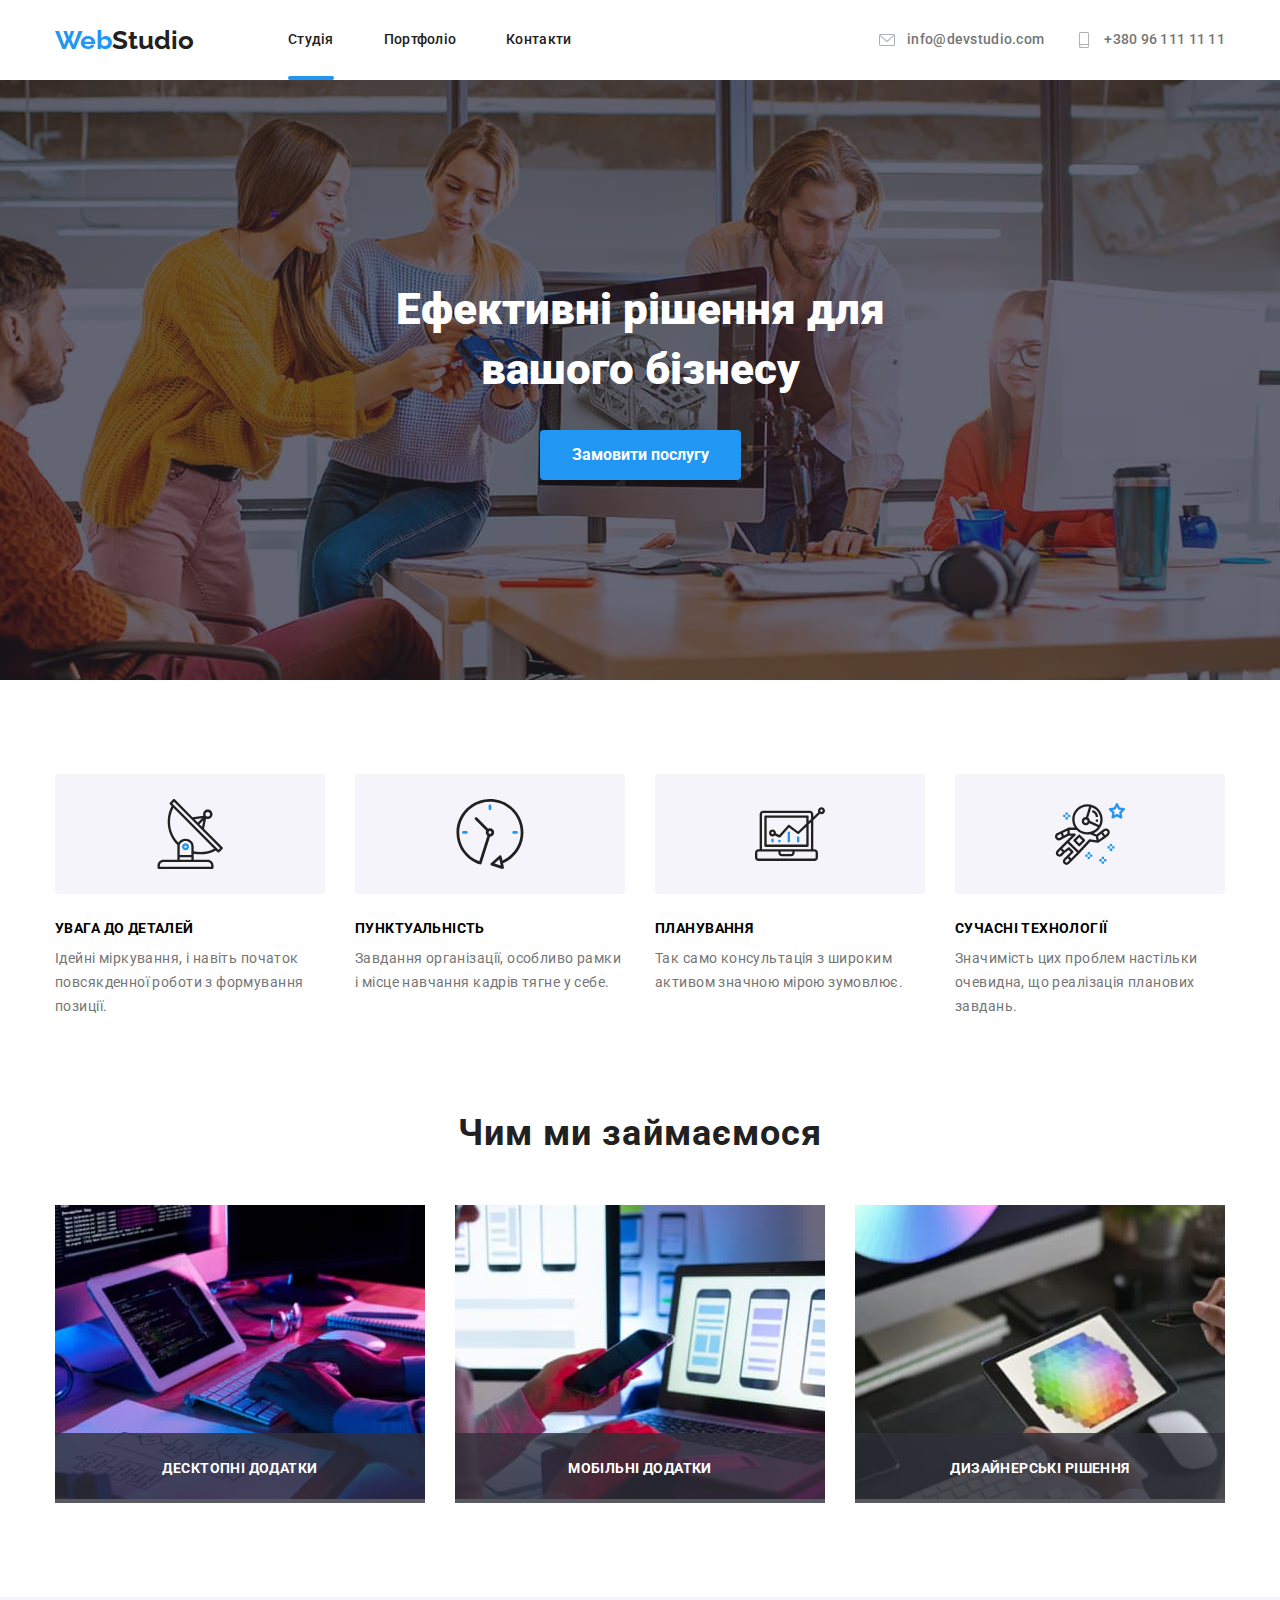
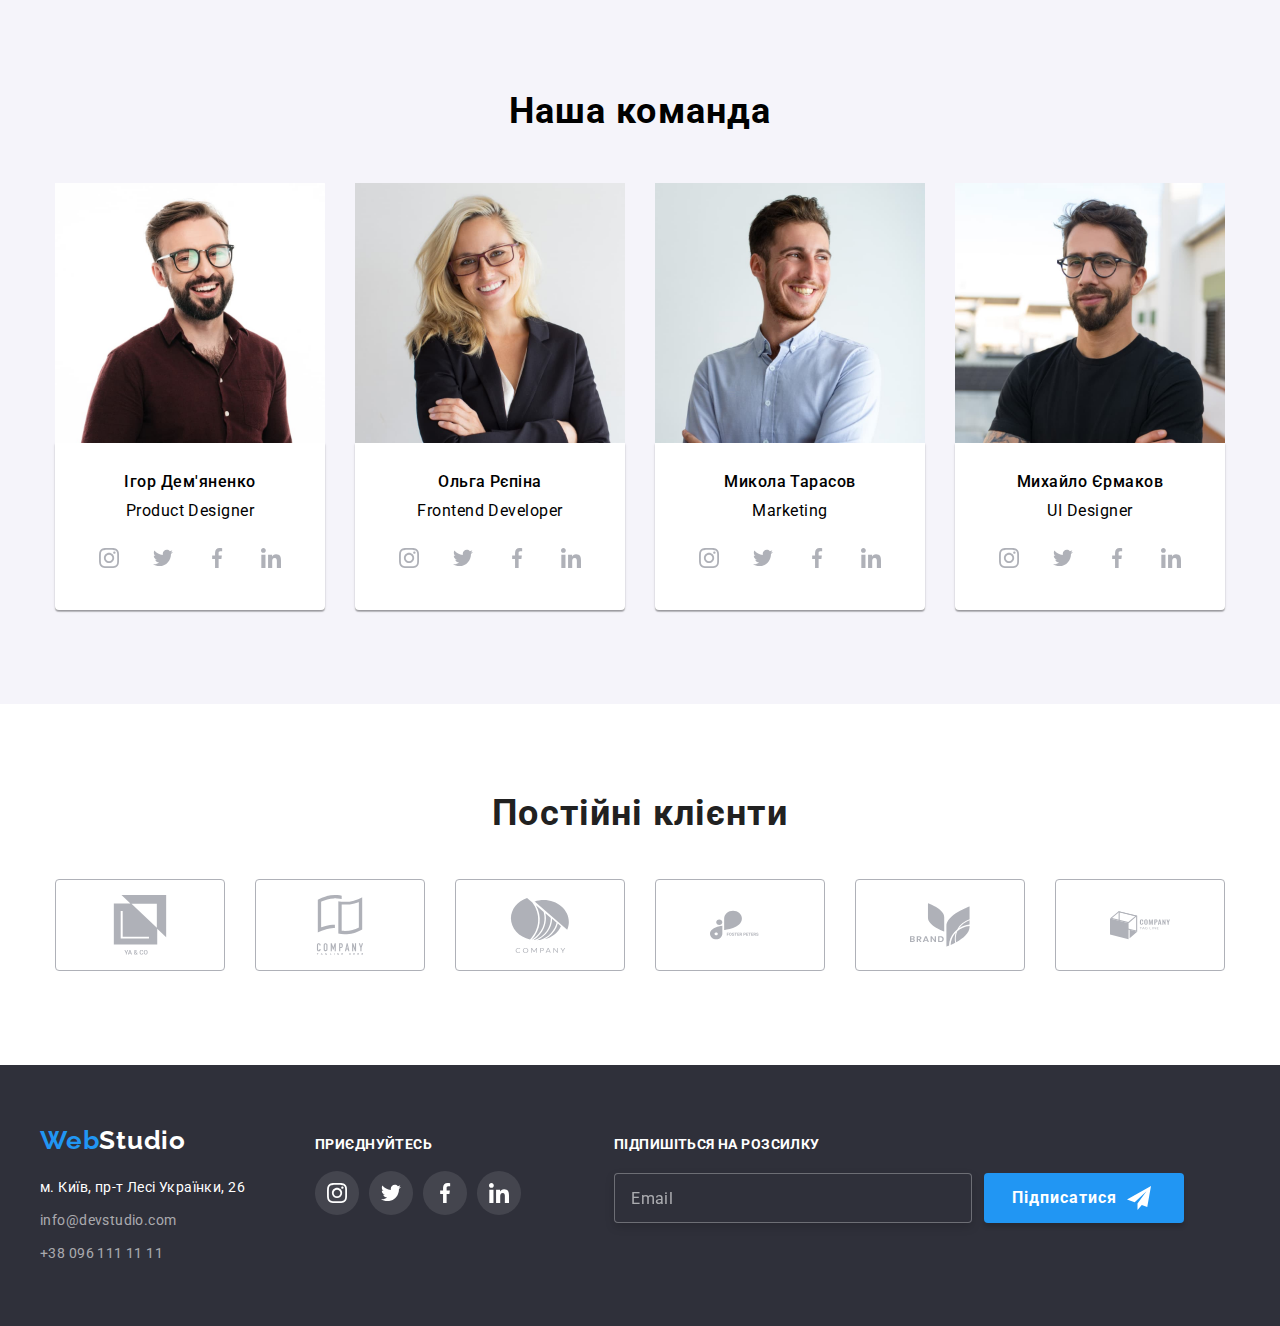
==== index.html @ 2f9e38d9 "v8" ====
<!DOCTYPE html>
<html lang="en">
<head>
    <meta charset="UTF-8">
    <meta http-equiv="X-UA-Compatible" content="IE=edge">
    <meta name="viewport" content="width=device-width, initial-scale=1.0">
    <title>WebStudio</title>
    <link rel="preconnect" href="https://fonts.googleapis.com">
    <link rel="preconnect" href="https://fonts.gstatic.com" crossorigin>
    <link href="https://fonts.googleapis.com/css2?family=Raleway:wght@700&family=Roboto:wght@400;500;700;900&display=swap" rel="stylesheet">
    <link rel="stylesheet" href="https://cdnjs.cloudflare.com/ajax/libs/modern-normalize/1.1.0/modern-normalize.min.css">
    <link rel="stylesheet" href="./css/main.min.css">
</head>
<body>
    
    <header class="header">
            <div class="header-box  header-box--conteiner header-box--div-header">
                    <a class="header__logo-studio" href="./index.html"><span class="header__logo-web">Web</span>Studio</a>
            
                    

                        <nav>
                            <ul class="site-nav">   
                                
                                <li class="site-nav__item"><a href="#" class="site-nav__link    site-nav__link--current">Студія</a></li>
                                <li class="site-nav__item"><a href="./portfolio.html" class="site-nav__link">Портфоліо</a></li>
                                <li class="site-nav__item"><a href="" class="site-nav__link">Контакти</a></li>
                            </ul>
                
                        </nav>
                    
                        
                        <ul class="contacts">

                            <li class="contacts__item"> 
                                        <a href="mailto:info@devstudio.com" class="contacts__mailto-link">
                                        
                                            <svg class="contacts__icons" width="20px" height="16px">
                                            
                                                <use href="./images/icons.svg#icon-envelope"></use>
                                            
                                            </svg>

                                            info@devstudio.com 

                                        </a>
                             </li>

                            <li class="contacts__item"> 
                                    <a href="tel:+380961111111" class="contacts__tel-link">
                                        <svg class="contacts__icons" width="20px" height="16px">
                                        
                                            <use href="./images/icons.svg#icon-smartphone"></use>
                                        
                                        </svg>
                                        +380 96 111 11 11
                                    </a>
                            </li>
                        </ul>
                        
            </div>
                
    </header>
   
    <main>
        
        <section class="tittle-section section">
            <h1 class="tittle-section__heading" >Ефективні рішення для<br> вашого бізнесу</h1>
            <button data-modal-open type="button" class="tittle-section__button">Замовити послугу</button>
        </section>

        <!--Переваги-->

        <section  class="section-advantages section">
            <div class="conteiner">
                <h2 class="visually-hidden">Наші Переваги</h2>
                

                
                <ul class="section-advantages__list">
                    <li>
                        <div class="section-advantages__box">
                            
                            <svg class="section-advantages__icon" width="70px" height="70px">
                        
                                    <use href="./images/icons.svg#icon-Group"></use>    
                        </svg>
                    </div>

                        <h3>Увага до деталей</h3>
                        <p>Ідейні міркування, і навіть початок повсякденної роботи з формування позиції.</p>
                    </li>



                    <li>
                        <div class="section-advantages__box">
                            <svg class="section-advantages__icon" width="70px" height="70px">
                            
                                <use href="./images/icons.svg#icon-clock"></use>
                            
                            </svg>
                        </div>

                        <h3>ПУНКТУАЛЬНІСТЬ</h3>
                        <p>Завдання організації, особливо рамки і місце навчання кадрів тягне у себе.</p>
                    </li>
                    
                    <li>
                        <div class="section-advantages__box">
                            <svg class="section-advantages__icon" width="70px" height="70px">
                            
                                <use href="./images/icons.svg#icon-diagram"></use>
                            
                            </svg>
                        </div>
                        <h3>ПЛАНУВАННЯ</h3>
                        <p>Так само консультація з широким активом значною мірою зумовлює.</p>
                    </li>

                    <li>
                        <div class="section-advantages__box">
                            <svg class="section-advantages__icon" width="70px" height="70px">
                            
                                <use href="./images/icons.svg#icon-astronaut"></use>
                            
                            </svg>
                        </div>
                        <h3>СУЧАСНІ ТЕХНОЛОГІЇ</h3>
                        <p>Значимість цих проблем настільки очевидна, що реалізація планових завдань.</p>
                    </li>

                </ul>
            </div>
        </section>
   

        <!---Чим займаємося-->
        <section class="tittle-photo section">
            <div class="conteiner-two">
        <h2>Чим ми займаємося</h2>
        <ul class="displayed-foto">
            <li class="displayed"> 
                <div class="displayed-thumb">
                    <div class="box-bkg"><h3>Десктопні додатки</h3> </div>
                     
                    <img  src="./images/comp1.jpg" alt="робота за компютером" width="370">
    
                </div>
            </li>
            
            
            
            
            
            
            <li class="displayed">
                <div class="displayed-thumb">
                    <div class="box-bkg"><h3>Мобільні додатки</h3></div>

                        <img  src="./images/comp2.jpg" alt="робота за компютером" width="370">
                </div>
            </li>


            <li class="displayed">
                <div class="displayed-thumb">
                    <div class="box-bkg">
                        <h3>Дизайнерські рішення</h3>
                    </div>
            
                    <img src="./images/comp3.jpg" alt="робота за компютером" width="370">
                </div>
            </li>
        </ul>
        </div>
        </section>

        <!--Наша команда-->
        <section  class="team section">
         
            

                <h2>Наша команда</h2>
           
                <ul class="our-team">
                    
                    <li class="team-card">
                        
                            
                        
                        <img src="./images/1.jpg" alt="фото робітника" width="270">
                        
                        
                        <div class="div-team-card">
                            <h3>Ігор Дем'яненко</h3>
                            <p>Product Designer</p>
                            <ul class="cards-soc-list">

                                <li class="cards-soc-item">
                                    <a href="#" class="cards-soc-link">

                                    <svg class="cards-soc-icons" width="20px" height="20px">
                                        
                                        <use href="./images/icons.svg#icon-instagram"></use>
                                        
                                    </svg>
                                    </a>
                                </li>

                                <li class="cards-soc-item">
                                    <a href="#" class="cards-soc-link">
                                    <svg class="cards-soc-icons" width="20px" height="20px">
                                    
                                        <use href="./images/icons.svg#icon-twitter"></use>
                                    
                                    </svg>
                                    </a>
                                </li>

                                <li class="cards-soc-item">
                                    <a href="#" class="cards-soc-link">
                                
                                    <svg class="cards-soc-icons" width="20px" height="20px">
                                    
                                        <use href="./images/icons.svg#icon-facebook"></use>
                                    
                                    </svg>
                                    </a>
                                </li>

                                <li class="cards-soc-item">
                                    <a href="#" class="cards-soc-link">
                                
                                    <svg class="cards-soc-icons" width="20px" height="20px" >
                                    
                                        <use href="./images/icons.svg#icon-linkedin"></use>
                                    
                                    </svg>
                                    </a>
                                </li>
                            </ul>
                        </div>
                    </li>
                    
                    <li class="team-card"> 

                        
                            <img src="./images/2.jpg" alt="фото робітника" width="270">

                            <div class="div-team-card">
                            <h3>Ольга Рєпіна</h3>
                            <p>Frontend Developer</p>
                            <ul class="cards-soc-list">
                                <li class="cards-soc-item">
                                    <a href="#" class="cards-soc-link">
                                
                                        <svg class="cards-soc-icons" width="20px" height="20px">
                                
                                            <use href="./images/icons.svg#icon-instagram"></use>
                                
                                        </svg>
                                    </a>
                                </li>
                                
                                <li class="cards-soc-item">
                                    <a href="#" class="cards-soc-link">
                                        <svg class="cards-soc-icons" width="20px" height="20px">
                                
                                            <use href="./images/icons.svg#icon-twitter"></use>
                                
                                        </svg>
                                    </a>
                                </li>
                                
                                <li class="cards-soc-item">
                                    <a href="#" class="cards-soc-link">
                                
                                        <svg class="cards-soc-icons" width="20px" height="20px">
                                
                                            <use href="./images/icons.svg#icon-facebook"></use>
                                
                                        </svg>
                                    </a>
                                </li>
                                
                                <li class="cards-soc-item">
                                    <a href="#" class="cards-soc-link">
                                
                                        <svg class="cards-soc-icons" width="20px" height="20px">
                                
                                            <use href="./images/icons.svg#icon-linkedin"></use>
                                
                                        </svg>
                                    </a>
                                </li>
                            </ul>
                        </div>
                    </li>
                    
                    <li class="team-card"> 
                        
                            <img src="./images/3.jpg" alt="фото робітника" width="270">

                            <div class="div-team-card">
                            <h3>Микола Тарасов</h3> 
                            <p>Marketing</p>
                                <ul class="cards-soc-list">
                                    <li class="cards-soc-item">
                                        <a href="#" class="cards-soc-link">
                                    
                                            <svg class="cards-soc-icons" width="20px" height="20px">
                                    
                                                <use href="./images/icons.svg#icon-instagram"></use>
                                    
                                            </svg>
                                        </a>
                                    </li>
                                    
                                    <li class="cards-soc-item">
                                        <a href="#" class="cards-soc-link">
                                            <svg class="cards-soc-icons" width="20px" height="20px">
                                    
                                                <use href="./images/icons.svg#icon-twitter"></use>
                                    
                                            </svg>
                                        </a>
                                    </li>
                                    
                                    <li class="cards-soc-item">
                                        <a href="#" class="cards-soc-link">
                                    
                                            <svg class="cards-soc-icons" width="20px" height="20px">
                                    
                                                <use href="./images/icons.svg#icon-facebook"></use>
                                    
                                            </svg>
                                        </a>
                                    </li>
                                    
                                    <li class="cards-soc-item">
                                        <a href="#" class="cards-soc-link">
                                    
                                            <svg class="cards-soc-icons" width="20px" height="20px">
                                    
                                                <use href="./images/icons.svg#icon-linkedin"></use>
                                    
                                            </svg>
                                        </a>
                                    </li>
                                </ul>
                        </div>
                    </li>
                    
                    <li class="team-card"> 
                        
                            <img src="./images/4.jpg" alt="фото робітника"  width="270">
                        <div class="div-team-card">
                                <h3>Михайло Єрмаков</h3>
                                <p>UI Designer</p>

                                <ul class="cards-soc-list">
                                    <li class="cards-soc-item">
                                        <a href="#" class="cards-soc-link">
                                    
                                            <svg class="cards-soc-icons" width="20px" height="20px">
                                    
                                                <use href="./images/icons.svg#icon-instagram"></use>
                                    
                                            </svg>
                                        </a>
                                    </li>
                                    
                                    <li class="cards-soc-item">
                                        <a href="#" class="cards-soc-link">
                                            <svg class="cards-soc-icons" width="20px" height="20px">
                                    
                                                <use href="./images/icons.svg#icon-twitter"></use>
                                    
                                            </svg>
                                        </a>
                                    </li>
                                    
                                    <li class="cards-soc-item">
                                        <a href="#" class="cards-soc-link">
                                    
                                            <svg class="cards-soc-icons" width="20px" height="20px">
                                    
                                                <use href="./images/icons.svg#icon-facebook"></use>
                                    
                                            </svg>
                                        </a>
                                    </li>
                                    
                                    <li class="cards-soc-item">
                                        <a href="#" class="cards-soc-link">
                                    
                                            <svg class="cards-soc-icons" width="20px" height="20px">
                                    
                                                <use href="./images/icons.svg#icon-linkedin"></use>
                                    
                                            </svg>
                                        </a>
                                    </li>
                                </ul>

                        </div>
                    </li>
                
                </ul>
            
        </section>

        <section class="regular-customers section">
            <h2>Постійні клієнти</h2>

            <ul class="regular-customers-list">
                <li class="regular-customers-item">
                    <a href="#" class="regular-customers-link">
                        <svg class="regular-customers-icons">
                            <use href="./images/icons.svg#icon-yaco"></use>
                        </svg>
                    </a>

                </li>

                <li class="regular-customers-item">
                    <a href="#" class="regular-customers-link">
                        <svg class="regular-customers-icons">
                            <use href="./images/icons.svg#icon-cotagline"></use>
                        </svg>
                    </a>

                </li>

                <li class="regular-customers-item">
                    <a href="#" class="regular-customers-link">
                        <svg class="regular-customers-icons">
                            <use href="./images/icons.svg#icon-company"></use>
                        </svg>
                    </a>

                </li>

                <li class="regular-customers-item">
                    
                    <a href="#" class="regular-customers-link">
                        <svg class="regular-customers-icons">
                            <use href="./images/icons.svg#icon-foster"></use>
                        </svg>
                    </a>

                </li>

                <li class="regular-customers-item">
                    <a href="#" class="regular-customers-link">
                        <svg class="regular-customers-icons">
                            <use href="./images/icons.svg#icon-brand"></use>
                        </svg>
                    </a>
                </li>

                <li class="regular-customers-item">
                    <a href="#" class="regular-customers-link">
                    
                        <svg class="regular-customers-icons" >
                    
                            <use href="./images/icons.svg#icon-companytagline"></use>
                    
                        </svg>
                    </a>

                </li>

            </ul>


        </section>


    </main>


    <footer class="footer">
        <div class="conteiner-footer">
            <div class="text-footer">
                <a class="logo-studio-footer" href="/index.html"><span class="logo-web-footer">Web</span>Studio</a>
    
    
                <address>
    
    
    
                    <ul class="link-footer-css">
                        <li>
                            <a href="https://goo.gl/maps/pFW4mfFTcQWzBByp8" target="_blank " rel="noreferrer noopener"
                                class="footer-adress">м. Київ, пр-т Лесі Українки, 26</a>
                        </li>
    
                        <li>
                            <a href="mailto:info@devstudio.com" class="link-footer">info@devstudio.com</a>
                        </li>
    
                        <li>
                            <a href="tel:+380961111111" class="link-footer">+38 096 111 11 11</a>
                        </li>
                    </ul>
                </address>
            </div>
    
    
            <div class="footer-soc-links">
                <h2>Приєднуйтесь</h2>
    
                <ul class="footer-soc-list">
                    <li class="footer-soc-item">
                        <a href="#" class="footer-soc-link">
    
                            <svg class="footer-soc-icons" width="20px" height="20px">
    
                                <use href="./images/icons.svg#icon-instagram"></use>
    
                            </svg>
                        </a>
                    </li>
    
                    <li class="footer-soc-item">
                        <a href="#" class="footer-soc-link">
    
                            <svg class="footer-soc-icons" width="20px" height="20px">
    
                                <use href="./images/icons.svg#icon-twitter"></use>
    
                            </svg>
                        </a>
                    </li>
                    <li class="footer-soc-item">
                        <a href="#" class="footer-soc-link">
    
                            <svg class="footer-soc-icons" width="20px" height="20px">
    
                                <use href="./images/icons.svg#icon-facebook"></use>
    
                            </svg>
                        </a>
                    </li>
                    <li class="footer-soc-item">
                        <a href="#" class="footer-soc-link">
    
                            <svg class="footer-soc-icons" width="20px" height="20px">
    
                                <use href="./images/icons.svg#icon-linkedin"></use>
    
                            </svg>
                        </a>
                    </li>
                </ul>
            </div>
            <div class="subscribe-tg">
                <form class="subscribe-tg-form">
    
                    <label for="mail">Підпишіться на розсилку</label>
                    <div class="subscribe-box">
                        <input type="email" name="mail" id="mail" required placeholder="Email">
    
    
                        <button type="submit">Підписатися
                            <svg class="subscribe-icon" width="20px" height="20px">
    
                                <use href="./images/iconsend.svg#icon-send"></use>
    
                            </svg>
                        </button>
    
                    </div>
    
    
                </form>
    
            </div>
    
    
    
        </div>
    </footer>

    <div class="backdrop is-hidden" data-modal>
        <div class="modal">
            
            <button type="button" class="modal-close-btn" data-modal-close >
                <svg class="modal-icon-close" width="18" height="18">
                    <use href="./images/Vectorr.svg#close"></use>
                </svg>
                
            </button>

            <h2>Залиште свої дані, ми вам передзвонимо</h2>
            <form class="js-speaker-form">
                
                <label for="name" class="form-label">Ім'я</label>
                <div class="input-wrap">
                    <input type="text" class="modal-input" placeholder="Андрій Андрійович" name="name" id="name" required  autocomplete="on">
                        <svg class="modal-icons">
                            <use href="./images/icons-modal.svg#icon-username" width="12" height="12"></use>
                        </svg>
                    </input>
                </div>

                
                <label class="form-label" for="tel">Телефон</label>
                <div class="input-wrap">
                    <input type="tel" class="modal-input" placeholder="(+380) 96-111-11-11" name="tel" id="tel" required  autocomplete="on">
                        <svg class="modal-icons">
                            <use href="./images/icons-modal.svg#icon-tel" width="12" height="12"></use>
                        </svg>
                    </input>
                </div>
                
                
                    <label class="form-label" for="email">Пошта</label>
                    <div class="input-wrap">
                        <input type="email" class="modal-input" placeholder="example@gmail.com" name="email" id="email" required autocomplete="on">
                            <svg class="modal-icons">
                                <use href="./images/icons-modal.svg#icon-mail" width="12" height="12"></use>
                            </svg>
                        </input>    
                    </div>


                <label class="form-label" for="comment">Коментар</label>
                <textarea class="comment-textarea" name="comment" id="comment" cols="30" rows="8" placeholder="Введіть текст"></textarea>
                

                <div class="form-checkbox">
                        <input type="checkbox" name="user-checkbox" id="user-checkbox" class="form-checkbox-input visually-hidden" required>
                            
                        <label for="user-checkbox" class="form-policy-label">
                            <span>
                                <svg class="form-policy-icon">
                                    <use href="./images/icons.svg#icon-confirm" width="16" height="15"></use>
                                </svg>
                            </span>
                            Погоджуюся з розсилкою та приймаю&nbsp;<a href="https://www.skoda-auto.ua/_doc/a0b0174e-37a1-4976-842e-253e3d23a8e7" target="_blank " rel="noreferrer noopener" class="form-policy-link"> Умови договору</a>
                        </label>
                </div>


                <button type="submit" class="btn-from-submit">Відправити</button>

            </form>
                
           
        </div>
    </div>

<script src="./js/modal.js"></script>
</body>
</html>
---- css/main.min.css ----
a{text-decoration:none}li{list-style:none}h1,h2,h3,h4,h5,h6,p,ul{margin:0;padding:0}.section{padding-bottom:94px;padding-top:94px}.visually-hidden{position:absolute;width:1px;height:1px;margin:-1px;border:0;padding:0;white-space:nowrap;-webkit-clip-path:inset(100%);clip-path:inset(100%);clip:rect(0 0 0 0);overflow:hidden}.header{box-shadow:0px 1px 0px rgba(0,0,0,.12)}.header-box{display:flex}.header-box--conteiner{width:1200px;padding:0px 15px;align-items:center;margin-left:auto;margin-right:auto}.header__logo-studio{color:#212121;font-family:"Raleway";font-style:normal;font-weight:700;font-size:26px;line-height:31px;margin-right:94px}.header__logo-studio .header__logo-web{color:#2196f3;font-family:"Raleway";font-style:normal;font-weight:700;font-size:26px;line-height:1.19}.site-nav{display:flex;margin-left:auto;margin:0}.site-nav li{margin-right:50px}.site-nav .site-nav__item:last-child{margin:0px}.site-nav__link{position:relative;font-family:"Roboto";font-style:normal;font-weight:500;font-size:14px;line-height:1.14;letter-spacing:.02em;color:#212121;padding:32px 0px;display:block}.site-nav__link::after{position:absolute;content:"";width:100%;height:4px;display:block;border-radius:2px;background-color:#2196f3;bottom:0;left:0;opacity:0;transition:250ms cubic-bezier(0.4, 0, 0.2, 1)}.site-nav__link:hover::after{opacity:1}.site-nav__link--current::after{opacity:1}.site-nav__link-current{color:#2196f3}.site-nav__link:hover,.site-nav__link:focus{color:#2196f3;transition:250ms cubic-bezier(0.4, 0, 0.2, 1)}.contacts{display:flex;margin-left:auto}.contacts .site-nav__item+.site-nav__item{margin-left:34px}.contacts__mailto-link{font-family:"Roboto";font-style:normal;font-weight:500;font-size:14px;line-height:1.14;letter-spacing:.02em;color:#757575;padding:32px 0px;display:flex;align-items:center;margin-right:30px}.contacts__mailto-link:hover,.contacts__mailto-link:focus{color:#2196f3;transition:250ms cubic-bezier(0.4, 0, 0.2, 1)}.contacts__tel-link{font-family:"Roboto";font-style:normal;font-weight:500;font-size:14px;line-height:1.14;letter-spacing:.02em;color:#757575;padding:32px 0px;display:flex;align-items:center}.contacts__tel-link:hover,.contacts__tel-link:focus{color:#2196f3;transition:250ms cubic-bezier(0.4, 0, 0.2, 1)}.contacts__icons{fill:#afb1b8;margin-right:10px}.contacts__mailto-link:hover .contacts__icons{fill:#2196f3;transition:250ms cubic-bezier(0.4, 0, 0.2, 1)}.contacts__mailto-link:focus .contacts__icons{fill:#2196f3;transition:250ms cubic-bezier(0.4, 0, 0.2, 1)}.contacts__tel-link:hover .contacts__icons{fill:#2196f3;transition:250ms cubic-bezier(0.4, 0, 0.2, 1)}.contacts__tel-link:focus .contacts__icons{fill:#2196f3;transition:250ms cubic-bezier(0.4, 0, 0.2, 1)}.tittle-section{padding:200px 0px;max-width:1600px;height:600px;margin-left:auto;margin-right:auto;background-color:#2f303a;background-image:linear-gradient(to right, rgba(47, 48, 58, 0.4), rgba(47, 48, 58, 0.4)),url(../images/mainbckg.jpg);background-repeat:no-repeat;background-size:cover;background-position:center}.tittle-section__heading{font-family:"Roboto";font-style:normal;font-weight:900;font-size:44px;line-height:1.36;color:#fff;text-align:center;margin-left:auto;margin-right:auto}.tittle-section__button{background-color:#2196f3;box-shadow:0px 4px 4px rgba(0,0,0,.15);border-radius:4px;border:none;font-family:"Roboto";font-style:normal;font-weight:700;line-height:1.875;color:#fff;display:block;padding:10px 32px 10px 32px;margin-left:auto;margin-right:auto;cursor:pointer;margin-top:30px}.tittle-section__button:hover{background-color:#4682b4;transition:250ms cubic-bezier(0.4, 0, 0.2, 1)}.section-advantages li{margin-left:30px;width:270px}.section-advantages h3{font-family:"Roboto";font-style:normal;font-weight:700;font-size:14px;line-height:1.14;letter-spacing:.03em;text-transform:uppercase;margin-bottom:10px}.section-advantages p{font-family:"Roboto";font-style:normal;font-weight:400;font-size:14px;line-height:1.71;letter-spacing:.03em;color:#757575}.section-advantages__box{background:#f5f4fa;border-radius:4px;display:flex;align-items:center;justify-content:center;width:270px;height:120px;gap:35px;margin-bottom:27px}.section-advantages__list{display:flex;justify-content:center}.section-advantages__list li:first-child{margin:0}.tittle-photo{padding-top:0px}.conteiner-two{width:1200px;margin-left:auto;margin-right:auto;align-items:center}.conteiner-two h2{font-family:"Roboto";font-style:normal;font-weight:700;font-size:36px;line-height:1.16;letter-spacing:.03em;color:#212121;text-align:center;margin-bottom:50px}.displayed-foto{display:flex;justify-content:center}.displayed-foto .displayed:last-child{margin:0px}.displayed-foto .displayed{margin-right:30px}.displayed-thumb{position:relative}.displayed-thumb .box-bkg{position:absolute;background:rgba(47,48,58,.8);width:370px;height:70px;bottom:0}.displayed-thumb .box-bkg h3{position:absolute;top:50%;left:50%;transform:translate(-50%, -50%);font-family:"Roboto";font-style:normal;font-weight:700;font-size:14px;line-height:.87;text-align:center;letter-spacing:.03em;text-transform:uppercase;color:#fff}.team{background:#f5f4fa}.team h2{font-family:"Roboto";font-style:normal;font-weight:700;font-size:36px;line-height:1.16;letter-spacing:.03em;color:var(--tittle-text-color);margin-bottom:50px;text-align:center}.team h3{font-family:"Roboto";font-style:normal;font-weight:500;font-size:16px;line-height:1.18;letter-spacing:.03em;text-align:center;color:var(--tittle-text-color);margin-bottom:10px}.team li{background-color:#fff}.team p{font-family:"Roboto";font-style:normal;font-weight:400;font-size:16px;line-height:1.18;letter-spacing:.03em;color:var(--paragraf-text-color);text-align:center;margin-bottom:16px}.our-team{display:flex;justify-content:center}.our-team .team-card:first-child{margin:0}.team-card{margin-left:30px}.team-card img{display:block;max-width:270px;height:260px;background:#f5f4fa}.div-team-card{background:#fff;box-shadow:0px 1px 3px rgba(0,0,0,.12),0px 1px 1px rgba(0,0,0,.14),0px 2px 1px rgba(0,0,0,.2);border-radius:0px 0px 4px 4px;background:#fff;padding-bottom:30px;padding-top:30px}.cards-soc-list{display:flex;justify-content:center;gap:10px}.cards-soc-item{width:44px;height:44px}.cards-soc-link{width:100%;height:100%;border-radius:50%;display:flex;align-items:center;justify-content:center}.cards-soc-link:hover{background-color:#2196f3;transition:250ms cubic-bezier(0.4, 0, 0.2, 1)}.cards-soc-link:focus{background-color:#2196f3;transition:250ms cubic-bezier(0.4, 0, 0.2, 1)}.cards-soc-link:focus .cards-soc-icons{fill:#fff;transition:250ms cubic-bezier(0.4, 0, 0.2, 1)}.cards-soc-link:hover .cards-soc-icons{fill:#fff;transition:250ms cubic-bezier(0.4, 0, 0.2, 1)}.cards-soc-icons{fill:#afb1b8}.regular-customers{font-family:"Roboto";font-style:normal;font-weight:700;font-size:36px;line-height:42px;text-align:center;letter-spacing:.03em;color:#212121}.regular-customers h2{margin-bottom:50px;font-family:"Roboto";font-style:normal;font-weight:700;font-size:36px;line-height:.85;text-align:center;letter-spacing:.03em}.regular-customers-list{display:flex;justify-content:center;gap:30px}.regular-customers-item{min-width:170px;height:92px;border:1px solid #afb1b8;border-radius:4px}.regular-customers-item:hover{border-color:#2196f3;transition:250ms cubic-bezier(0.4, 0, 0.2, 1)}.regular-customers-item:hover .regular-customers-icons{fill:#2196f3;transition:250ms cubic-bezier(0.4, 0, 0.2, 1)}.regular-customers-item:focus{border-color:#2196f3;transition:250ms cubic-bezier(0.4, 0, 0.2, 1)}.regular-customers-item:focus .regular-customers-icons{fill:#2196f3;transition:250ms cubic-bezier(0.4, 0, 0.2, 1)}.regular-customers-icons{width:106px;height:60px}.regular-customers-icons{fill:#afb1b8}.regular-customers-link{width:100%;height:100%;display:flex;align-items:center;justify-content:center}.footer{background-color:#2f303a;padding-top:60px;padding-bottom:60px;display:flex}.footer-adress{font-family:"Roboto";font-style:normal;font-weight:400;font-size:14px;line-height:1.71;letter-spacing:.03em;color:#fff}.footer-adress:hover{color:#2196f3;transition:250ms cubic-bezier(0.4, 0, 0.2, 1)}.footer-adress:focus{color:#2196f3;transition:250ms cubic-bezier(0.4, 0, 0.2, 1)}.logo-studio-footer{color:#fff;font-family:"Raleway";font-style:normal;font-weight:700;font-size:26px;line-height:1.19;letter-spacing:.03em;margin-bottom:20px;display:block}.link-footer-css li{margin-bottom:9px}.link-footer-css li:last-child{margin:0px}.logo-web-footer{color:#2196f3;font-family:"Raleway";font-style:normal;font-weight:700;font-size:26px;line-height:1.19}.link-footer{font-family:"Roboto";font-style:normal;font-weight:400;font-size:14px;line-height:1.71;letter-spacing:.03em;color:rgba(255,255,255,.6)}.link-footer:hover{color:#2196f3;transition:250ms cubic-bezier(0.4, 0, 0.2, 1)}.link-footer:focus{color:#2196f3;transition:250ms cubic-bezier(0.4, 0, 0.2, 1)}.footer-soc-list{display:flex;gap:10px}.footer-soc-link{padding:12px;width:100%;height:100%;border-radius:50%;display:flex;align-items:center;justify-content:center;padding:12px;background:rgba(255,255,255,.1)}.footer-soc-link:hover{background:#2196f3;transition:250ms cubic-bezier(0.4, 0, 0.2, 1)}.footer-soc-link:focus{background:#2196f3;transition:250ms cubic-bezier(0.4, 0, 0.2, 1)}.footer-soc-item .footer-soc-icons{fill:#fff}.text-footer{margin-right:70px}.footer-soc-links h2{font-family:"Roboto";font-style:normal;font-weight:700;font-size:14px;line-height:.85;letter-spacing:.03em;text-transform:uppercase;text-align:center;color:#fff;margin-bottom:20px;text-align:left}.subscribe-icon{margin-left:10px;display:flex;align-items:center;text-align:center;width:24px;height:24px}.subscribe-tg-form{margin-left:93px;width:auto}.subscribe-box{display:flex;margin-top:20px}.subscribe-box input::-moz-placeholder{font-family:"Roboto";font-style:normal;font-weight:400;font-size:16px;line-height:20px;display:flex;align-items:center;letter-spacing:.03em;color:rgba(255,255,255,.6)}.subscribe-box input:-ms-input-placeholder{font-family:"Roboto";font-style:normal;font-weight:400;font-size:16px;line-height:20px;display:flex;align-items:center;letter-spacing:.03em;color:rgba(255,255,255,.6)}.subscribe-box input::placeholder{font-family:"Roboto";font-style:normal;font-weight:400;font-size:16px;line-height:20px;display:flex;align-items:center;letter-spacing:.03em;color:rgba(255,255,255,.6)}.subscribe-tg-form label{font-family:"Roboto";font-style:normal;font-weight:700;font-size:14px;line-height:16px;letter-spacing:.03em;text-transform:uppercase;color:#fff}.subscribe-tg-form input{width:358px;height:50px;background:#2f303a;border:1px solid rgba(255,255,255,.3);filter:drop-shadow(0px 4px 4px rgba(0, 0, 0, 0.15));border-radius:4px;margin-right:12px;color:rgba(255,255,255,.6);padding:15px 0 15px 16px}.subscribe-tg-form button{width:200px;height:50px;background:#2196f3;box-shadow:0px 4px 4px rgba(0,0,0,.15);border-radius:4px;border:none;font-family:"Roboto";font-style:normal;font-weight:700;font-size:16px;line-height:.53;display:flex;align-items:center;text-align:center;letter-spacing:.06em;padding:13px 28px 13px 28px;color:#fff;cursor:pointer}.subscribe-tg-form:hover button{background-color:#4682b4;transition:250ms cubic-bezier(0.4, 0, 0.2, 1)}.conteiner-footer{position:relative;width:1200px;margin-left:auto;margin-right:auto;display:flex;align-items:baseline}.backdrop{position:fixed;top:0;left:0;width:100%;height:100%;background:rgba(0,0,0,.2)}.backdrop.is-hidden{visibility:hidden;opacity:1;pointer-events:none}.modal{position:absolute;top:50%;left:50%;transform:translate(-50%, -50%);padding:20px;min-width:528px;min-height:581px;background:#fff;border-radius:4px;box-shadow:0px 1px 3px rgba(0,0,0,.12),0px 1px 1px rgba(0,0,0,.14),0px 2px 1px rgba(0,0,0,.2)}.modal h2{font-family:"Roboto";font-style:normal;font-weight:700;font-size:20px;line-height:23px;text-align:center;letter-spacing:.03em;color:#212121;margin-bottom:12px}.modal-close-item{display:flex;justify-content:end}.modal-close-btn{display:flex;align-items:center;width:30px;height:30px;background:#fff;border:1px solid rgba(0,0,0,.1);border-radius:50%;fill:#212121;position:absolute;top:8px;right:8px;cursor:pointer}.modal-close-btn:hover{color:#2196f3;transition:250ms cubic-bezier(0.4, 0, 0.2, 1)}.modal-close-btn:hover+.modal-icon-close{fill:#2196f3;transition:250ms cubic-bezier(0.4, 0, 0.2, 1)}.modal-close-btn:focus{color:#2196f3;transition:cubic-bezier(0.4, 0, 0.2, 1);outline:none}.modal-close-btn:focus+.modal-icon-close{fill:#2196f3;transition:250ms cubic-bezier(0.4, 0, 0.2, 1)}.modal-icon-close{fill:currentColor;padding-top:3px;padding-left:2px;padding-right:2px}.form-label{font-family:"Roboto";font-style:normal;font-weight:400;font-size:12px;line-height:.85;letter-spacing:.01em;color:#757575;display:flex;flex-direction:column;margin-bottom:4px}.modal-input{width:100%;border:1px solid rgba(33,33,33,.2);border-radius:4px;height:40px;padding-left:35px}.modal-input:hover{border-color:#2196f3;transition:250ms cubic-bezier(0.4, 0, 0.2, 1)}.modal-input:hover+.modal-icons{fill:#2196f3;transition:250ms cubic-bezier(0.4, 0, 0.2, 1)}.modal-input:focus{border-color:#2196f3;outline:none;transition:250ms cubic-bezier(0.4, 0, 0.2, 1)}.modal-input:focus+.modal-icons{fill:#2196f3;transition:250ms cubic-bezier(0.4, 0, 0.2, 1)}.js-speaker-form{padding-left:20px;padding-right:20px}.js-speaker-form input:last-child{margin:0px}.js-speaker-formlabel:last-child{margin:0px}.comment-textarea{resize:none;width:100%;height:120px;padding:12px 16px;margin-bottom:20px;border:1px solid rgba(33,33,33,.2);border-radius:4px}.comment-textarea:focus{border-color:#2196f3;outline:none;transition:250ms cubic-bezier(0.4, 0, 0.2, 1)}.comment-textarea:hover{border-color:#2196f3;transition:250ms cubic-bezier(0.4, 0, 0.2, 1)}.input-wrap{position:relative;margin-top:4px;margin-bottom:10px}.modal-icons{width:12px;height:12px;position:absolute;left:12px;top:50%;transform:translate(0%, -60%)}.form-checkbox{display:flex;justify-content:center;position:relative}.form-policy-label{font-family:"Roboto";font-style:normal;font-weight:400;line-height:1.5;letter-spacing:.03em;color:#757575;display:flex;align-items:center;justify-content:center}.form-policy-label span{width:16px;height:15px;border:2px solid #212121;border-radius:2px;margin-right:8px;display:flex;align-items:center;justify-content:center;fill:rgba(0,0,0,0)}.form-policy-icon{width:16px;height:15px;fill:#fff}.form-checkbox-input{position:absolute;top:14px;left:30px}.form-checkbox-input:checked+.form-policy-label span{background-color:#2196f3;border:none;fill:#fff}.form-policy-link{text-align:center;justify-content:center;font-family:"Roboto";font-style:normal;font-weight:400;font-size:14px;line-height:24px;letter-spacing:.03em;color:#2196f3;text-decoration:underline}.btn-from-submit{background:#188ce8;box-shadow:0px 4px 4px rgba(0,0,0,.15);border-radius:4px;font-family:"Roboto";font-style:normal;font-weight:700;font-size:16px;line-height:30px;letter-spacing:.06em;color:#fff;display:flex;align-items:center;text-align:center;margin-left:auto;margin-right:auto;border:none;width:200px;height:50px;padding:10px 52px;margin-top:40px}.btn-from-submit:hover{cursor:pointer;background-color:#4682b4;transition:250ms cubic-bezier(0.4, 0, 0.2, 1)}.buttons-filters{display:flex;justify-content:center}.buttons-filters li{margin-left:16px}.buttons-filters li:first-child{margin-left:0}.button-filter-item{background:#f5f4fa;border-radius:4px;font-family:"Roboto";font-style:normal;font-weight:500;font-size:16px;line-height:1.62;letter-spacing:.03em;border:none;color:#212121;padding:6px 22px;display:flex}.button-filter-item:focus{background-color:#2196f3;color:#fff;transition:250ms cubic-bezier(0.4, 0, 0.2, 1)}.button-filter-item:hover{background-color:#2196f3;color:#fff;transition:250ms cubic-bezier(0.4, 0, 0.2, 1)}.main-flex{display:flex;justify-content:center;width:1200px;margin-left:auto;margin-right:auto}.cards-title{display:flex;flex-wrap:wrap;margin-top:50px;justify-content:center;gap:30px}.cards{background:#fff;width:370px;height:400px}.cards:hover{transition:250ms cubic-bezier(0.4, 0, 0.2, 1);box-shadow:0px 1px 1px rgba(0,0,0,.12),0px 4px 4px rgba(0,0,0,.06),1px 4px 6px rgba(0,0,0,.16)}.cards:focus{transition:250ms cubic-bezier(0.4, 0, 0.2, 1);box-shadow:0px 1px 1px rgba(0,0,0,.12),0px 4px 4px rgba(0,0,0,.06),1px 4px 6px rgba(0,0,0,.16)}.cards a{display:block}.cards-text{padding-left:24px;padding-top:20px;padding-bottom:20px;padding-right:24px;border:1px solid #eee;border-top:none}.cards-text h2{font-family:"Roboto";font-style:normal;font-weight:700;font-size:18px;line-height:2;letter-spacing:.06em;color:#212121;margin-bottom:4px}.cards-text p{font-family:"Roboto";font-style:normal;font-weight:400;font-size:16px;line-height:1.87;letter-spacing:.03em;color:#757575}.description{position:relative;overflow:hidden}.description::before{content:"";position:absolute;background:rgba(33,150,243,.9);width:100%;height:100%;transform:translateY(101%);transition:250ms cubic-bezier(0.4, 0, 0.2, 1)}.description:hover::before{transform:translateY(0);transition:250ms cubic-bezier(0.4, 0, 0.2, 1)}.description:focus::before{transform:translateY(0);transition:250ms cubic-bezier(0.4, 0, 0.2, 1)}.description-text{position:absolute;top:0;left:0;font-family:"Roboto";font-style:normal;font-weight:400;font-size:18px;line-height:28px;padding:63px 24px;letter-spacing:.03em;color:#fff;transform:translateY(100%);transition:250ms cubic-bezier(0.4, 0, 0.2, 1)}.description-text:hover::before{transform:translateY(0);transition:250ms cubic-bezier(0.4, 0, 0.2, 1)}.description-text:focus::before{transform:translateY(0);transition:250ms cubic-bezier(0.4, 0, 0.2, 1)}.cards-link:focus .description::before{transform:translateY(0);transition:250ms cubic-bezier(0.4, 0, 0.2, 1)}.cards-link:hover .description-text{transform:translateY(0);transition:250ms cubic-bezier(0.4, 0, 0.2, 1)}.cards-link:focus .description-text{transform:translateY(0);transition:250ms cubic-bezier(0.4, 0, 0.2, 1)}.cards-link:hover .description::before{transform:translateY(0);transition:250ms cubic-bezier(0.4, 0, 0.2, 1)}/*# sourceMappingURL=main.min.css.map */
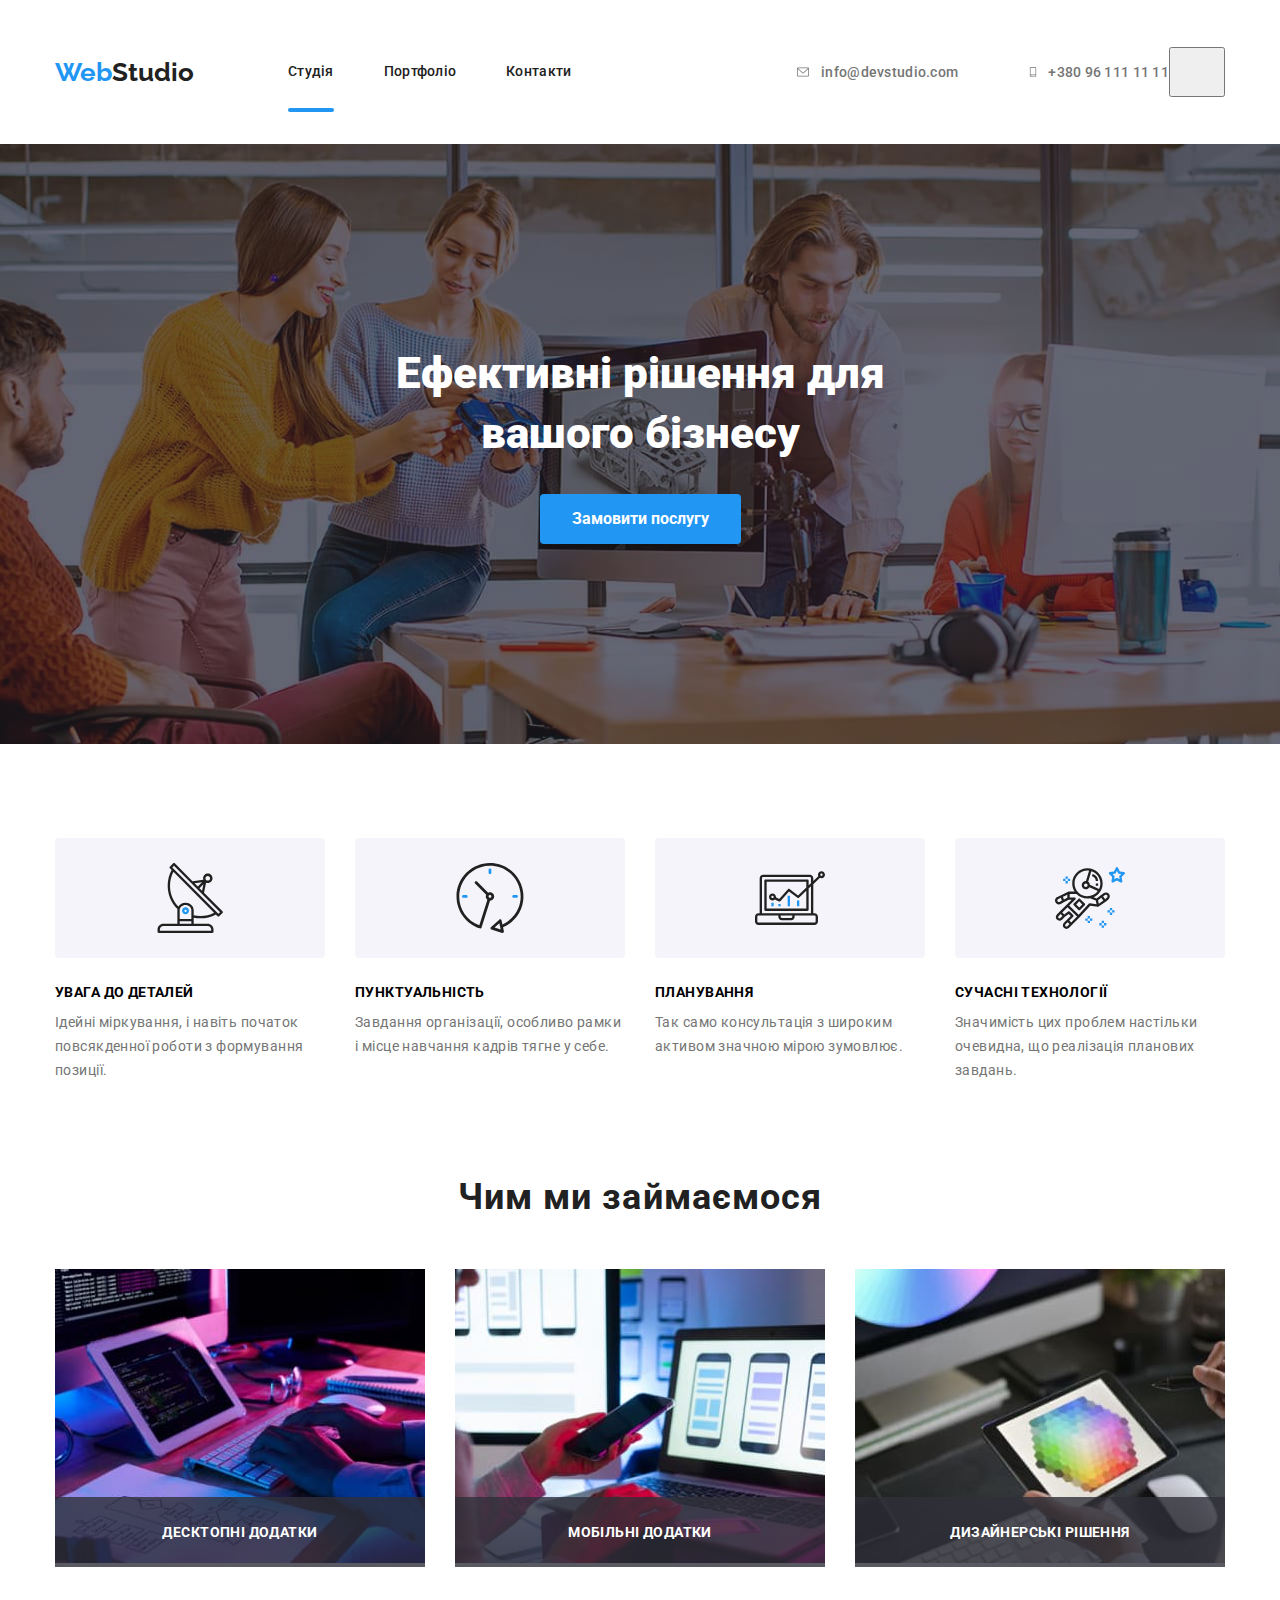
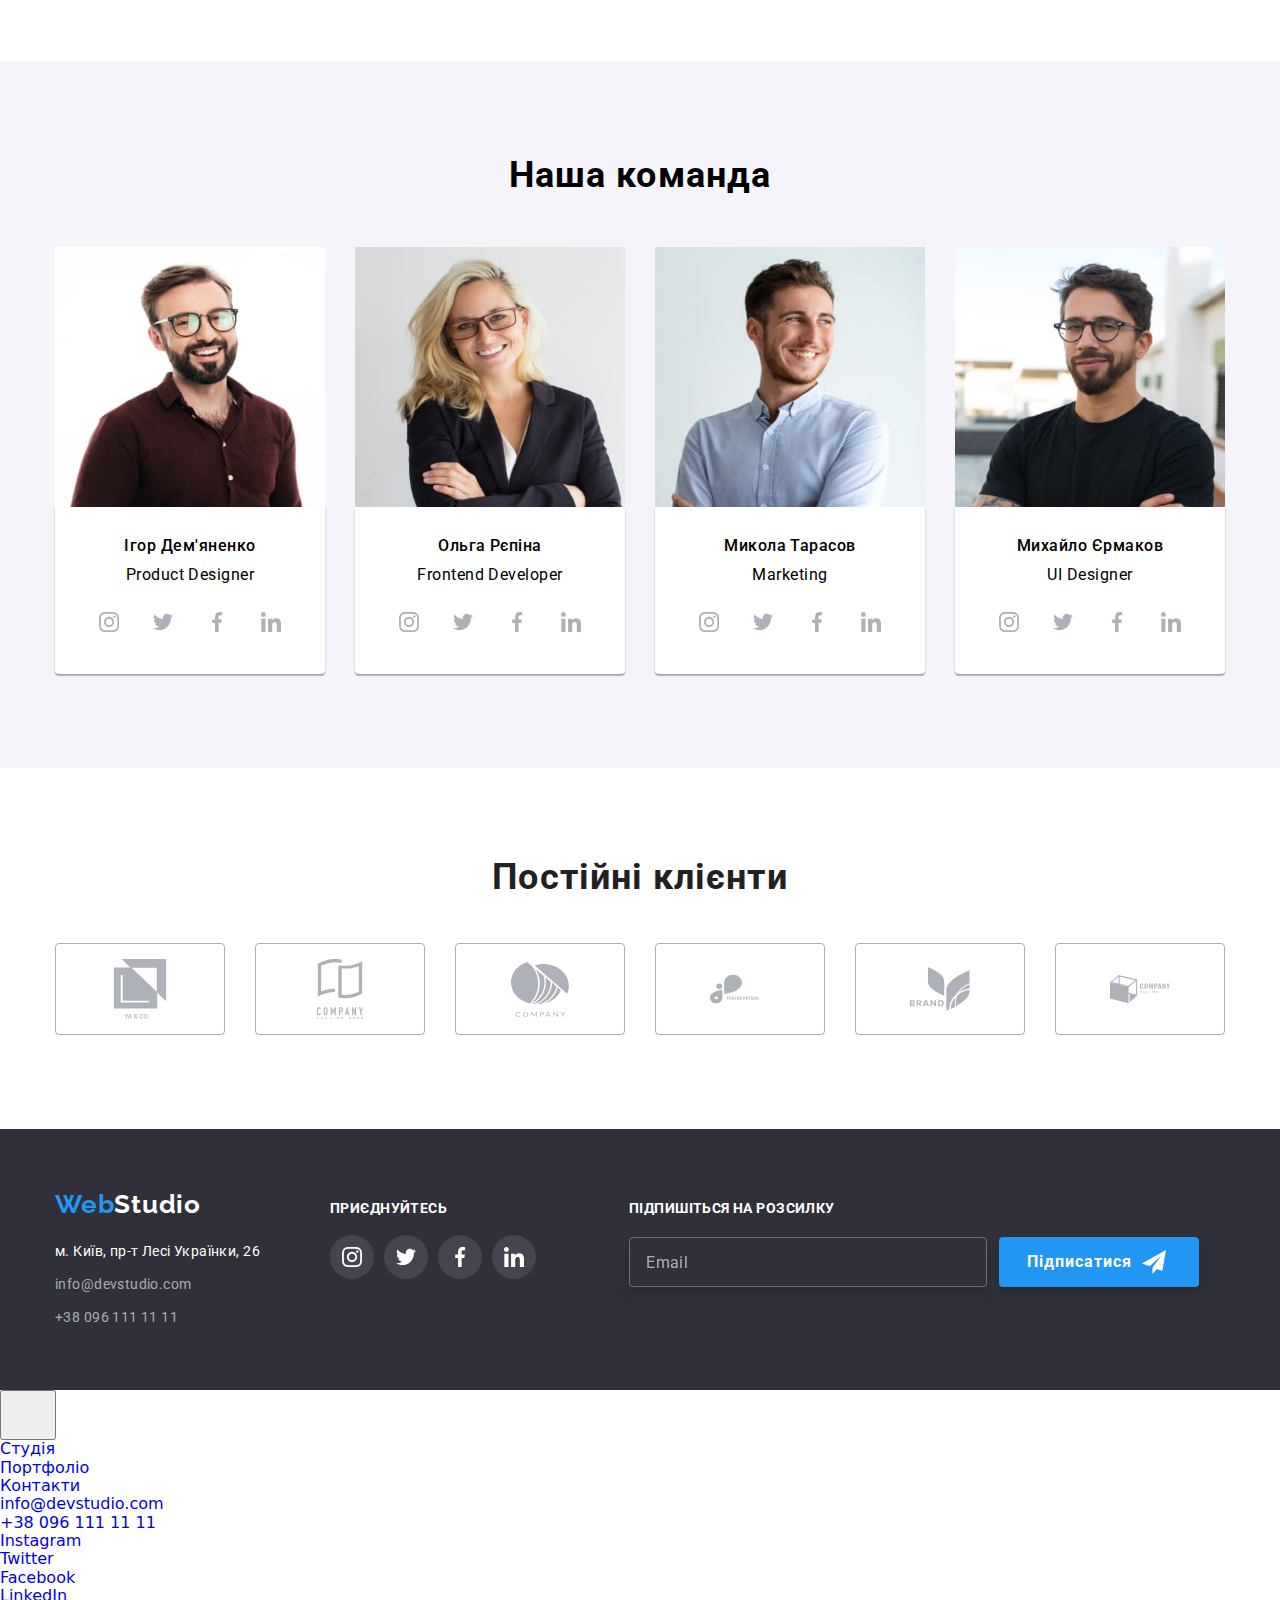
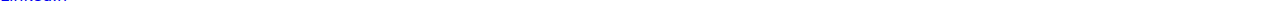
==== commit d30e0676: "v8.001" ====
--- a/index.html
+++ b/index.html
@@ -14,7 +14,7 @@
 <body>
     
     <header class="header">
-            <div class="header-box  header-box--conteiner header-box--div-header">
+            <div class="conteiner header-box">
                     <a class="header__logo-studio" href="./index.html"><span class="header__logo-web">Web</span>Studio</a>
             
                     
@@ -35,7 +35,7 @@
                             <li class="contacts__item"> 
                                         <a href="mailto:info@devstudio.com" class="contacts__mailto-link">
                                         
-                                            <svg class="contacts__icons" width="20px" height="16px">
+                                            <svg class="contacts__icons envelope" width="20px" height="16px">
                                             
                                                 <use href="./images/icons.svg#icon-envelope"></use>
                                             
@@ -48,7 +48,7 @@
 
                             <li class="contacts__item"> 
                                     <a href="tel:+380961111111" class="contacts__tel-link">
-                                        <svg class="contacts__icons" width="20px" height="16px">
+                                        <svg class="contacts__icons telephone" width="20px" height="16px">
                                         
                                             <use href="./images/icons.svg#icon-smartphone"></use>
                                         
@@ -57,7 +57,12 @@
                                     </a>
                             </li>
                         </ul>
-                        
+
+                        <button class="menu-toggle js-open-menu" aria-expanded="false" aria-controls="mobile-menu">
+                                <svg width="40" height="40" aria-label="Перемикач мобільного меню">
+                                    <use class="menu-toggle__icon" href="./images/icons.svg#icon-menu"></use>
+                                </svg>
+                        </button>
             </div>
                 
     </header>
@@ -65,7 +70,7 @@
     <main>
         
         <section class="tittle-section section">
-            <h1 class="tittle-section__heading" >Ефективні рішення для<br> вашого бізнесу</h1>
+            <h1 class="conteiner tittle-section__heading" >Ефективні рішення для<br> вашого бізнесу</h1>
             <button data-modal-open type="button" class="tittle-section__button">Замовити послугу</button>
         </section>
 
@@ -137,14 +142,21 @@
 
         <!---Чим займаємося-->
         <section class="tittle-photo section">
-            <div class="conteiner-two">
+            <div class="conteiner conteiner-two">
         <h2>Чим ми займаємося</h2>
         <ul class="displayed-foto">
             <li class="displayed"> 
                 <div class="displayed-thumb">
                     <div class="box-bkg"><h3>Десктопні додатки</h3> </div>
-                     
-                    <img  src="./images/comp1.jpg" alt="робота за компютером" width="370">
+
+                    <img 
+                    srcset="
+                    ./images/mob-images/box1.jpg, 
+                    ./images/mob-images/box1@2x.jpg, 
+                    ./images/mob-images/box1@3x.jpg" 
+                    src="./images/box1.jpg"
+                    alt="робота за компютером"width="370">
+                   
     
                 </div>
             </li>
@@ -158,7 +170,9 @@
                 <div class="displayed-thumb">
                     <div class="box-bkg"><h3>Мобільні додатки</h3></div>
 
-                        <img  src="./images/comp2.jpg" alt="робота за компютером" width="370">
+                    <img
+                    srcset="./images/mob-images/box2.jpg 1x, ./images/mob-images/box2@2x.jpg 2x, ./images/mob-images/box2@3x.jpg 3x"
+                    src="./images/comp2.jpg" alt="робота за компютером" width="370">
                 </div>
             </li>
 
@@ -169,7 +183,8 @@
                         <h3>Дизайнерські рішення</h3>
                     </div>
             
-                    <img src="./images/comp3.jpg" alt="робота за компютером" width="370">
+                    <img srcset="./images/mob-images/box3.jpg 1x, ./images/mob-images/box3@2x.jpg 2x, ./images/mob-images/box3@3x.jpg 3x"
+                        src="./images/comp1.jpg" alt="робота за компютером" width="370">
                 </div>
             </li>
         </ul>
@@ -179,17 +194,35 @@
         <!--Наша команда-->
         <section  class="team section">
          
-            
+            <div class="conteiner">
 
                 <h2>Наша команда</h2>
            
                 <ul class="our-team">
                     
                     <li class="team-card">
-                        
-                            
-                        
-                        <img src="./images/1.jpg" alt="фото робітника" width="270">
+                    <picture>
+                        <source srcset="
+                                        ./images/mob-images/team1mob.jpg     1x,
+                                        ./images/mob-images/team1mob@2x.jpg  2x,
+                                        ./images/mob-images/team1mob@3x.jpg  3x "
+                                       media="(max-width: 767px)" />
+                        <source srcset="
+                                        ./images/mob-images/team1tabl.jpg     1x,
+                                        ./images/mob-images/team1tabl@2x.jpg  2x,
+                                        ./images/mob-images/team1tabl@3x.jpg  3x "
+                                       media="(min-width: 768px)" />
+                        <source srcset="
+                                        ./images/mob-images/team1desk.jpg     1x,
+                                        ./images/mob-images/team1desk@2x.jpg  2x,
+                                        ./images/mob-images/team1desk@3x.jpg  3x"
+                                       media="(min-width: 1200px)" />
+
+                        <img class="workers__img" src="./images/mob-images/team1mob.jpg" alt="Перший підозрюваний" width="270" height="260" />
+                    
+                        </picture>
+
+                        
                         
                         
                         <div class="div-team-card">
@@ -245,8 +278,26 @@
                     
                     <li class="team-card"> 
 
-                        
-                            <img src="./images/2.jpg" alt="фото робітника" width="270">
+                        <picture>
+                            <source srcset="
+                                        ./images/mob-images/team2mob.jpg     1x,
+                                        ./images/mob-images/team2mob@2x.jpg  2x,
+                                        ./images/mob-images/team2mob@3x.jpg  3x "
+                                           media="(max-width: 767px)" />
+                            <source srcset="
+                                        ./images/mob-images/team2tabl.jpg     1x,
+                                        ./images/mob-images/team2tabl@2x.jpg  2x,
+                                        ./images/mob-images/team2tabl@3x.jpg  3x "
+                                           media="(min-width: 768px)" />
+                            <source srcset="
+                                        ./images/mob-images/team2desk.jpg     1x,
+                                        ./images/mob-images/team2desk@2x.jpg  2x,
+                                        ./images/mob-images/team2desk@3x.jpg  3x"
+                                    media="(min-width: 1200px)" />
+                                <img class="workers__img" src="./images/mob-images/team2mob.jpg" alt="Другий підозрюваний" width="270" height="260" />
+                            </picture>
+                            
+                           
 
                             <div class="div-team-card">
                             <h3>Ольга Рєпіна</h3>
@@ -299,8 +350,25 @@
                     </li>
                     
                     <li class="team-card"> 
-                        
-                            <img src="./images/3.jpg" alt="фото робітника" width="270">
+                        <picture>
+                            <source srcset="
+                                        ./images/mob-images/team3mob.jpg     1x,
+                                        ./images/mob-images/team3mob@2x.jpg  2x,
+                                        ./images/mob-images/team3mob@3x.jpg  3x"
+                                           media="(max-width: 767px)" />
+                            <source srcset="
+                                        ./images/mob-images/team3tabl.jpg     1x,
+                                        ./images/mob-images/team3tabl@2x.jpg  2x,
+                                        ./images/mob-images/team3tabl@3x.jpg  3x "
+                                           media="(min-width: 768px)" />
+                            <source srcset="
+                                        ./images/mob-images/team3desk.jpg     1x,
+                                        ./images/mob-images/team3desk@2x.jpg  2x,
+                                        ./images/mob-images/team3desk@3x.jpg  3x"
+                                           media="(min-width: 1200px)" />
+                            <img class="workers__img" src="./images/mob-images/team3mob.jpg" alt="Третій працівник посміхається" width="270" height="260" />
+                        </picture>
+                            
 
                             <div class="div-team-card">
                             <h3>Микола Тарасов</h3> 
@@ -353,8 +421,26 @@
                     </li>
                     
                     <li class="team-card"> 
-                        
-                            <img src="./images/4.jpg" alt="фото робітника"  width="270">
+                        <picture>
+                            <source srcset="
+                                        ./images/mob-images/team4mob.jpg     1x,
+                                        ./images/mob-images/team4mob@2x.jpg  2x,
+                                        ./images/mob-images/team4mob@3x.jpg  3x "
+                                            media="(max-width: 767px)" />
+                            <source srcset="
+                                        ./images/mob-images/team4tabl.jpg     1x,
+                                        ./images/mob-images/team4tabl@2x.jpg  2x,
+                                        ./images/mob-images/team4tabl@3x.jpg  3x "
+                                           media="(min-width: 768px)" />
+                            <source srcset="
+                                        ./images/mob-images/team4desk.jpg     1x,
+                                        ./images/mob-images/team4desk@2x.jpg  2x,
+                                        ./images/mob-images/team4desk@3x.jpg  3x"
+                                           media="(min-width: 1200px)" />
+                            <img class="workers__img" src="./images/mob-images/team4mob.jpg" alt="Четвертий працівник точно вбивця" width="270" height="260" />
+                        </picture>
+
+                            
                         <div class="div-team-card">
                                 <h3>Михайло Єрмаков</h3>
                                 <p>UI Designer</p>
@@ -408,73 +494,74 @@
                     </li>
                 
                 </ul>
-            
+            </div>
         </section>
 
         <section class="regular-customers section">
-            <h2>Постійні клієнти</h2>
-
-            <ul class="regular-customers-list">
-                <li class="regular-customers-item">
-                    <a href="#" class="regular-customers-link">
-                        <svg class="regular-customers-icons">
-                            <use href="./images/icons.svg#icon-yaco"></use>
-                        </svg>
-                    </a>
-
-                </li>
-
-                <li class="regular-customers-item">
-                    <a href="#" class="regular-customers-link">
-                        <svg class="regular-customers-icons">
-                            <use href="./images/icons.svg#icon-cotagline"></use>
-                        </svg>
-                    </a>
-
-                </li>
-
-                <li class="regular-customers-item">
-                    <a href="#" class="regular-customers-link">
-                        <svg class="regular-customers-icons">
-                            <use href="./images/icons.svg#icon-company"></use>
-                        </svg>
-                    </a>
-
-                </li>
-
-                <li class="regular-customers-item">
-                    
-                    <a href="#" class="regular-customers-link">
-                        <svg class="regular-customers-icons">
-                            <use href="./images/icons.svg#icon-foster"></use>
-                        </svg>
-                    </a>
-
-                </li>
-
-                <li class="regular-customers-item">
-                    <a href="#" class="regular-customers-link">
-                        <svg class="regular-customers-icons">
-                            <use href="./images/icons.svg#icon-brand"></use>
-                        </svg>
-                    </a>
-                </li>
-
-                <li class="regular-customers-item">
-                    <a href="#" class="regular-customers-link">
-                    
-                        <svg class="regular-customers-icons" >
-                    
-                            <use href="./images/icons.svg#icon-companytagline"></use>
-                    
-                        </svg>
-                    </a>
-
-                </li>
-
-            </ul>
-
-
+            <div class="conteiner">
+                <h2>Постійні клієнти</h2>
+
+                <ul class="regular-customers-list">
+                    <li class="regular-customers-item">
+                        <a href="#" class="regular-customers-link">
+                            <svg class="regular-customers-icons">
+                                <use href="./images/icons.svg#icon-yaco"></use>
+                            </svg>
+                        </a>
+
+                    </li>
+
+                    <li class="regular-customers-item">
+                        <a href="#" class="regular-customers-link">
+                            <svg class="regular-customers-icons">
+                                <use href="./images/icons.svg#icon-cotagline"></use>
+                            </svg>
+                        </a>
+
+                    </li>
+
+                    <li class="regular-customers-item">
+                        <a href="#" class="regular-customers-link">
+                            <svg class="regular-customers-icons">
+                                <use href="./images/icons.svg#icon-company"></use>
+                            </svg>
+                        </a>
+
+                    </li>
+
+                    <li class="regular-customers-item">
+                        
+                        <a href="#" class="regular-customers-link">
+                            <svg class="regular-customers-icons">
+                                <use href="./images/icons.svg#icon-foster"></use>
+                            </svg>
+                        </a>
+
+                    </li>
+
+                    <li class="regular-customers-item">
+                        <a href="#" class="regular-customers-link">
+                            <svg class="regular-customers-icons">
+                                <use href="./images/icons.svg#icon-brand"></use>
+                            </svg>
+                        </a>
+                    </li>
+
+                    <li class="regular-customers-item">
+                        <a href="#" class="regular-customers-link">
+                        
+                            <svg class="regular-customers-icons" >
+                        
+                                <use href="./images/icons.svg#icon-companytagline"></use>
+                        
+                            </svg>
+                        </a>
+
+                    </li>
+
+                </ul>
+
+            </div>
         </section>
 
 
@@ -482,7 +569,7 @@
 
 
     <footer class="footer">
-        <div class="conteiner-footer">
+        <div class="conteiner conteiner-footer">
             <div class="text-footer">
                 <a class="logo-studio-footer" href="/index.html"><span class="logo-web-footer">Web</span>Studio</a>
     
@@ -561,7 +648,7 @@
     
                     <label for="mail">Підпишіться на розсилку</label>
                     <div class="subscribe-box">
-                        <input type="email" name="mail" id="mail" required placeholder="Email">
+                        <input type="email" name="mail" id="mail" required placeholder="Email"   id="subscription">
     
     
                         <button type="submit">Підписатися
@@ -652,8 +739,57 @@
            
         </div>
     </div>
-
+            <div class="menu js-menu-container" id="mobile-menu">
+                <div class="menu__container">
+                    <button class="menu-toggle js-close-menu">
+                        <svg width="40" height="40" aria-label="Кнопка закриття мобільного меню">
+                            <use class="menu-toggle__icon" href="./images/icons.svg#icon-menu-close"></use>
+                        </svg>
+                    </button>
+                    <ul class="menu-links">
+                        <li lass="menu-links__item">
+                            <a class="menu-links__link" href="./index.html" target="_blank" rel="noopener noreferrer">Студія</a>
+                        </li>
+                        <li lass="menu-links__item">
+                            <a class="menu-links__link" href="./portfolio.html" target="_blank"
+                                rel="noreferrer noopener">Портфоліо</a>
+                        </li>
+                        <li lass="menu-links__item">
+                            <a class="menu-links__link" href="#" target="_blank" rel="noreferrer noopener">Контакти</a>
+                        </li>
+                    </ul>
+
+                    <ul class="menu-contacts">
+                        <li class="menu-contacts__item">
+                            <a href="mailto:info@devstudio.com" class="menu-contacts__link--address" target="_blank"
+                                rel="noreferrer noopener">info@devstudio.com
+                            </a>
+                        </li>
+                        <li class="menu-contacts__item">
+                            <a href="tel:+380961111111" class="menu-contacts__link--phone-number" target="_blank"
+                                rel="noreferrer noopener">+38 096 111 11 11
+                            </a>
+                        </li>
+                    </ul>
+
+                    <ul class="menu-socials">
+                        <li class="menu-socials__item">
+                            <a class="menu-socials__link" href="#" target="_blank" rel="noreferrer noopener">Instagram</a>
+                        </li>
+                        <li class="menu-socials__item">
+                            <a class="menu-socials__link" href="#" target="_blank" rel="noreferrer noopener">Twitter</a>
+                        </li>
+                        <li class="menu-socials__item">
+                            <a class="menu-socials__link" href="#" target="_blank" rel="noreferrer noopener">Facebook</a>
+                        </li>
+                        <li class="menu-socials__item">
+                            <a class="menu-socials__link" href="#" target="_blank" rel="noreferrer noopener">LinkedIn</a>
+                        </li>
+                    </ul>
+                </div>
+            </div>
 <script src="./js/modal.js"></script>
+<script src="./js/mobile-menu.js"></script>
 </body>
 </html>
 
--- a/css/main.min.css
+++ b/css/main.min.css
@@ -1 +1 @@
-a{text-decoration:none}li{list-style:none}h1,h2,h3,h4,h5,h6,p,ul{margin:0;padding:0}.section{padding-bottom:94px;padding-top:94px}.visually-hidden{position:absolute;width:1px;height:1px;margin:-1px;border:0;padding:0;white-space:nowrap;-webkit-clip-path:inset(100%);clip-path:inset(100%);clip:rect(0 0 0 0);overflow:hidden}.header{box-shadow:0px 1px 0px rgba(0,0,0,.12)}.header-box{display:flex}.header-box--conteiner{width:1200px;padding:0px 15px;align-items:center;margin-left:auto;margin-right:auto}.header__logo-studio{color:#212121;font-family:"Raleway";font-style:normal;font-weight:700;font-size:26px;line-height:31px;margin-right:94px}.header__logo-studio .header__logo-web{color:#2196f3;font-family:"Raleway";font-style:normal;font-weight:700;font-size:26px;line-height:1.19}.site-nav{display:flex;margin-left:auto;margin:0}.site-nav li{margin-right:50px}.site-nav .site-nav__item:last-child{margin:0px}.site-nav__link{position:relative;font-family:"Roboto";font-style:normal;font-weight:500;font-size:14px;line-height:1.14;letter-spacing:.02em;color:#212121;padding:32px 0px;display:block}.site-nav__link::after{position:absolute;content:"";width:100%;height:4px;display:block;border-radius:2px;background-color:#2196f3;bottom:0;left:0;opacity:0;transition:250ms cubic-bezier(0.4, 0, 0.2, 1)}.site-nav__link:hover::after{opacity:1}.site-nav__link--current::after{opacity:1}.site-nav__link-current{color:#2196f3}.site-nav__link:hover,.site-nav__link:focus{color:#2196f3;transition:250ms cubic-bezier(0.4, 0, 0.2, 1)}.contacts{display:flex;margin-left:auto}.contacts .site-nav__item+.site-nav__item{margin-left:34px}.contacts__mailto-link{font-family:"Roboto";font-style:normal;font-weight:500;font-size:14px;line-height:1.14;letter-spacing:.02em;color:#757575;padding:32px 0px;display:flex;align-items:center;margin-right:30px}.contacts__mailto-link:hover,.contacts__mailto-link:focus{color:#2196f3;transition:250ms cubic-bezier(0.4, 0, 0.2, 1)}.contacts__tel-link{font-family:"Roboto";font-style:normal;font-weight:500;font-size:14px;line-height:1.14;letter-spacing:.02em;color:#757575;padding:32px 0px;display:flex;align-items:center}.contacts__tel-link:hover,.contacts__tel-link:focus{color:#2196f3;transition:250ms cubic-bezier(0.4, 0, 0.2, 1)}.contacts__icons{fill:#afb1b8;margin-right:10px}.contacts__mailto-link:hover .contacts__icons{fill:#2196f3;transition:250ms cubic-bezier(0.4, 0, 0.2, 1)}.contacts__mailto-link:focus .contacts__icons{fill:#2196f3;transition:250ms cubic-bezier(0.4, 0, 0.2, 1)}.contacts__tel-link:hover .contacts__icons{fill:#2196f3;transition:250ms cubic-bezier(0.4, 0, 0.2, 1)}.contacts__tel-link:focus .contacts__icons{fill:#2196f3;transition:250ms cubic-bezier(0.4, 0, 0.2, 1)}.tittle-section{padding:200px 0px;max-width:1600px;height:600px;margin-left:auto;margin-right:auto;background-color:#2f303a;background-image:linear-gradient(to right, rgba(47, 48, 58, 0.4), rgba(47, 48, 58, 0.4)),url(../images/mainbckg.jpg);background-repeat:no-repeat;background-size:cover;background-position:center}.tittle-section__heading{font-family:"Roboto";font-style:normal;font-weight:900;font-size:44px;line-height:1.36;color:#fff;text-align:center;margin-left:auto;margin-right:auto}.tittle-section__button{background-color:#2196f3;box-shadow:0px 4px 4px rgba(0,0,0,.15);border-radius:4px;border:none;font-family:"Roboto";font-style:normal;font-weight:700;line-height:1.875;color:#fff;display:block;padding:10px 32px 10px 32px;margin-left:auto;margin-right:auto;cursor:pointer;margin-top:30px}.tittle-section__button:hover{background-color:#4682b4;transition:250ms cubic-bezier(0.4, 0, 0.2, 1)}.section-advantages li{margin-left:30px;width:270px}.section-advantages h3{font-family:"Roboto";font-style:normal;font-weight:700;font-size:14px;line-height:1.14;letter-spacing:.03em;text-transform:uppercase;margin-bottom:10px}.section-advantages p{font-family:"Roboto";font-style:normal;font-weight:400;font-size:14px;line-height:1.71;letter-spacing:.03em;color:#757575}.section-advantages__box{background:#f5f4fa;border-radius:4px;display:flex;align-items:center;justify-content:center;width:270px;height:120px;gap:35px;margin-bottom:27px}.section-advantages__list{display:flex;justify-content:center}.section-advantages__list li:first-child{margin:0}.tittle-photo{padding-top:0px}.conteiner-two{width:1200px;margin-left:auto;margin-right:auto;align-items:center}.conteiner-two h2{font-family:"Roboto";font-style:normal;font-weight:700;font-size:36px;line-height:1.16;letter-spacing:.03em;color:#212121;text-align:center;margin-bottom:50px}.displayed-foto{display:flex;justify-content:center}.displayed-foto .displayed:last-child{margin:0px}.displayed-foto .displayed{margin-right:30px}.displayed-thumb{position:relative}.displayed-thumb .box-bkg{position:absolute;background:rgba(47,48,58,.8);width:370px;height:70px;bottom:0}.displayed-thumb .box-bkg h3{position:absolute;top:50%;left:50%;transform:translate(-50%, -50%);font-family:"Roboto";font-style:normal;font-weight:700;font-size:14px;line-height:.87;text-align:center;letter-spacing:.03em;text-transform:uppercase;color:#fff}.team{background:#f5f4fa}.team h2{font-family:"Roboto";font-style:normal;font-weight:700;font-size:36px;line-height:1.16;letter-spacing:.03em;color:var(--tittle-text-color);margin-bottom:50px;text-align:center}.team h3{font-family:"Roboto";font-style:normal;font-weight:500;font-size:16px;line-height:1.18;letter-spacing:.03em;text-align:center;color:var(--tittle-text-color);margin-bottom:10px}.team li{background-color:#fff}.team p{font-family:"Roboto";font-style:normal;font-weight:400;font-size:16px;line-height:1.18;letter-spacing:.03em;color:var(--paragraf-text-color);text-align:center;margin-bottom:16px}.our-team{display:flex;justify-content:center}.our-team .team-card:first-child{margin:0}.team-card{margin-left:30px}.team-card img{display:block;max-width:270px;height:260px;background:#f5f4fa}.div-team-card{background:#fff;box-shadow:0px 1px 3px rgba(0,0,0,.12),0px 1px 1px rgba(0,0,0,.14),0px 2px 1px rgba(0,0,0,.2);border-radius:0px 0px 4px 4px;background:#fff;padding-bottom:30px;padding-top:30px}.cards-soc-list{display:flex;justify-content:center;gap:10px}.cards-soc-item{width:44px;height:44px}.cards-soc-link{width:100%;height:100%;border-radius:50%;display:flex;align-items:center;justify-content:center}.cards-soc-link:hover{background-color:#2196f3;transition:250ms cubic-bezier(0.4, 0, 0.2, 1)}.cards-soc-link:focus{background-color:#2196f3;transition:250ms cubic-bezier(0.4, 0, 0.2, 1)}.cards-soc-link:focus .cards-soc-icons{fill:#fff;transition:250ms cubic-bezier(0.4, 0, 0.2, 1)}.cards-soc-link:hover .cards-soc-icons{fill:#fff;transition:250ms cubic-bezier(0.4, 0, 0.2, 1)}.cards-soc-icons{fill:#afb1b8}.regular-customers{font-family:"Roboto";font-style:normal;font-weight:700;font-size:36px;line-height:42px;text-align:center;letter-spacing:.03em;color:#212121}.regular-customers h2{margin-bottom:50px;font-family:"Roboto";font-style:normal;font-weight:700;font-size:36px;line-height:.85;text-align:center;letter-spacing:.03em}.regular-customers-list{display:flex;justify-content:center;gap:30px}.regular-customers-item{min-width:170px;height:92px;border:1px solid #afb1b8;border-radius:4px}.regular-customers-item:hover{border-color:#2196f3;transition:250ms cubic-bezier(0.4, 0, 0.2, 1)}.regular-customers-item:hover .regular-customers-icons{fill:#2196f3;transition:250ms cubic-bezier(0.4, 0, 0.2, 1)}.regular-customers-item:focus{border-color:#2196f3;transition:250ms cubic-bezier(0.4, 0, 0.2, 1)}.regular-customers-item:focus .regular-customers-icons{fill:#2196f3;transition:250ms cubic-bezier(0.4, 0, 0.2, 1)}.regular-customers-icons{width:106px;height:60px}.regular-customers-icons{fill:#afb1b8}.regular-customers-link{width:100%;height:100%;display:flex;align-items:center;justify-content:center}.footer{background-color:#2f303a;padding-top:60px;padding-bottom:60px;display:flex}.footer-adress{font-family:"Roboto";font-style:normal;font-weight:400;font-size:14px;line-height:1.71;letter-spacing:.03em;color:#fff}.footer-adress:hover{color:#2196f3;transition:250ms cubic-bezier(0.4, 0, 0.2, 1)}.footer-adress:focus{color:#2196f3;transition:250ms cubic-bezier(0.4, 0, 0.2, 1)}.logo-studio-footer{color:#fff;font-family:"Raleway";font-style:normal;font-weight:700;font-size:26px;line-height:1.19;letter-spacing:.03em;margin-bottom:20px;display:block}.link-footer-css li{margin-bottom:9px}.link-footer-css li:last-child{margin:0px}.logo-web-footer{color:#2196f3;font-family:"Raleway";font-style:normal;font-weight:700;font-size:26px;line-height:1.19}.link-footer{font-family:"Roboto";font-style:normal;font-weight:400;font-size:14px;line-height:1.71;letter-spacing:.03em;color:rgba(255,255,255,.6)}.link-footer:hover{color:#2196f3;transition:250ms cubic-bezier(0.4, 0, 0.2, 1)}.link-footer:focus{color:#2196f3;transition:250ms cubic-bezier(0.4, 0, 0.2, 1)}.footer-soc-list{display:flex;gap:10px}.footer-soc-link{padding:12px;width:100%;height:100%;border-radius:50%;display:flex;align-items:center;justify-content:center;padding:12px;background:rgba(255,255,255,.1)}.footer-soc-link:hover{background:#2196f3;transition:250ms cubic-bezier(0.4, 0, 0.2, 1)}.footer-soc-link:focus{background:#2196f3;transition:250ms cubic-bezier(0.4, 0, 0.2, 1)}.footer-soc-item .footer-soc-icons{fill:#fff}.text-footer{margin-right:70px}.footer-soc-links h2{font-family:"Roboto";font-style:normal;font-weight:700;font-size:14px;line-height:.85;letter-spacing:.03em;text-transform:uppercase;text-align:center;color:#fff;margin-bottom:20px;text-align:left}.subscribe-icon{margin-left:10px;display:flex;align-items:center;text-align:center;width:24px;height:24px}.subscribe-tg-form{margin-left:93px;width:auto}.subscribe-box{display:flex;margin-top:20px}.subscribe-box input::-moz-placeholder{font-family:"Roboto";font-style:normal;font-weight:400;font-size:16px;line-height:20px;display:flex;align-items:center;letter-spacing:.03em;color:rgba(255,255,255,.6)}.subscribe-box input:-ms-input-placeholder{font-family:"Roboto";font-style:normal;font-weight:400;font-size:16px;line-height:20px;display:flex;align-items:center;letter-spacing:.03em;color:rgba(255,255,255,.6)}.subscribe-box input::placeholder{font-family:"Roboto";font-style:normal;font-weight:400;font-size:16px;line-height:20px;display:flex;align-items:center;letter-spacing:.03em;color:rgba(255,255,255,.6)}.subscribe-tg-form label{font-family:"Roboto";font-style:normal;font-weight:700;font-size:14px;line-height:16px;letter-spacing:.03em;text-transform:uppercase;color:#fff}.subscribe-tg-form input{width:358px;height:50px;background:#2f303a;border:1px solid rgba(255,255,255,.3);filter:drop-shadow(0px 4px 4px rgba(0, 0, 0, 0.15));border-radius:4px;margin-right:12px;color:rgba(255,255,255,.6);padding:15px 0 15px 16px}.subscribe-tg-form button{width:200px;height:50px;background:#2196f3;box-shadow:0px 4px 4px rgba(0,0,0,.15);border-radius:4px;border:none;font-family:"Roboto";font-style:normal;font-weight:700;font-size:16px;line-height:.53;display:flex;align-items:center;text-align:center;letter-spacing:.06em;padding:13px 28px 13px 28px;color:#fff;cursor:pointer}.subscribe-tg-form:hover button{background-color:#4682b4;transition:250ms cubic-bezier(0.4, 0, 0.2, 1)}.conteiner-footer{position:relative;width:1200px;margin-left:auto;margin-right:auto;display:flex;align-items:baseline}.backdrop{position:fixed;top:0;left:0;width:100%;height:100%;background:rgba(0,0,0,.2)}.backdrop.is-hidden{visibility:hidden;opacity:1;pointer-events:none}.modal{position:absolute;top:50%;left:50%;transform:translate(-50%, -50%);padding:20px;min-width:528px;min-height:581px;background:#fff;border-radius:4px;box-shadow:0px 1px 3px rgba(0,0,0,.12),0px 1px 1px rgba(0,0,0,.14),0px 2px 1px rgba(0,0,0,.2)}.modal h2{font-family:"Roboto";font-style:normal;font-weight:700;font-size:20px;line-height:23px;text-align:center;letter-spacing:.03em;color:#212121;margin-bottom:12px}.modal-close-item{display:flex;justify-content:end}.modal-close-btn{display:flex;align-items:center;width:30px;height:30px;background:#fff;border:1px solid rgba(0,0,0,.1);border-radius:50%;fill:#212121;position:absolute;top:8px;right:8px;cursor:pointer}.modal-close-btn:hover{color:#2196f3;transition:250ms cubic-bezier(0.4, 0, 0.2, 1)}.modal-close-btn:hover+.modal-icon-close{fill:#2196f3;transition:250ms cubic-bezier(0.4, 0, 0.2, 1)}.modal-close-btn:focus{color:#2196f3;transition:cubic-bezier(0.4, 0, 0.2, 1);outline:none}.modal-close-btn:focus+.modal-icon-close{fill:#2196f3;transition:250ms cubic-bezier(0.4, 0, 0.2, 1)}.modal-icon-close{fill:currentColor;padding-top:3px;padding-left:2px;padding-right:2px}.form-label{font-family:"Roboto";font-style:normal;font-weight:400;font-size:12px;line-height:.85;letter-spacing:.01em;color:#757575;display:flex;flex-direction:column;margin-bottom:4px}.modal-input{width:100%;border:1px solid rgba(33,33,33,.2);border-radius:4px;height:40px;padding-left:35px}.modal-input:hover{border-color:#2196f3;transition:250ms cubic-bezier(0.4, 0, 0.2, 1)}.modal-input:hover+.modal-icons{fill:#2196f3;transition:250ms cubic-bezier(0.4, 0, 0.2, 1)}.modal-input:focus{border-color:#2196f3;outline:none;transition:250ms cubic-bezier(0.4, 0, 0.2, 1)}.modal-input:focus+.modal-icons{fill:#2196f3;transition:250ms cubic-bezier(0.4, 0, 0.2, 1)}.js-speaker-form{padding-left:20px;padding-right:20px}.js-speaker-form input:last-child{margin:0px}.js-speaker-formlabel:last-child{margin:0px}.comment-textarea{resize:none;width:100%;height:120px;padding:12px 16px;margin-bottom:20px;border:1px solid rgba(33,33,33,.2);border-radius:4px}.comment-textarea:focus{border-color:#2196f3;outline:none;transition:250ms cubic-bezier(0.4, 0, 0.2, 1)}.comment-textarea:hover{border-color:#2196f3;transition:250ms cubic-bezier(0.4, 0, 0.2, 1)}.input-wrap{position:relative;margin-top:4px;margin-bottom:10px}.modal-icons{width:12px;height:12px;position:absolute;left:12px;top:50%;transform:translate(0%, -60%)}.form-checkbox{display:flex;justify-content:center;position:relative}.form-policy-label{font-family:"Roboto";font-style:normal;font-weight:400;line-height:1.5;letter-spacing:.03em;color:#757575;display:flex;align-items:center;justify-content:center}.form-policy-label span{width:16px;height:15px;border:2px solid #212121;border-radius:2px;margin-right:8px;display:flex;align-items:center;justify-content:center;fill:rgba(0,0,0,0)}.form-policy-icon{width:16px;height:15px;fill:#fff}.form-checkbox-input{position:absolute;top:14px;left:30px}.form-checkbox-input:checked+.form-policy-label span{background-color:#2196f3;border:none;fill:#fff}.form-policy-link{text-align:center;justify-content:center;font-family:"Roboto";font-style:normal;font-weight:400;font-size:14px;line-height:24px;letter-spacing:.03em;color:#2196f3;text-decoration:underline}.btn-from-submit{background:#188ce8;box-shadow:0px 4px 4px rgba(0,0,0,.15);border-radius:4px;font-family:"Roboto";font-style:normal;font-weight:700;font-size:16px;line-height:30px;letter-spacing:.06em;color:#fff;display:flex;align-items:center;text-align:center;margin-left:auto;margin-right:auto;border:none;width:200px;height:50px;padding:10px 52px;margin-top:40px}.btn-from-submit:hover{cursor:pointer;background-color:#4682b4;transition:250ms cubic-bezier(0.4, 0, 0.2, 1)}.buttons-filters{display:flex;justify-content:center}.buttons-filters li{margin-left:16px}.buttons-filters li:first-child{margin-left:0}.button-filter-item{background:#f5f4fa;border-radius:4px;font-family:"Roboto";font-style:normal;font-weight:500;font-size:16px;line-height:1.62;letter-spacing:.03em;border:none;color:#212121;padding:6px 22px;display:flex}.button-filter-item:focus{background-color:#2196f3;color:#fff;transition:250ms cubic-bezier(0.4, 0, 0.2, 1)}.button-filter-item:hover{background-color:#2196f3;color:#fff;transition:250ms cubic-bezier(0.4, 0, 0.2, 1)}.main-flex{display:flex;justify-content:center;width:1200px;margin-left:auto;margin-right:auto}.cards-title{display:flex;flex-wrap:wrap;margin-top:50px;justify-content:center;gap:30px}.cards{background:#fff;width:370px;height:400px}.cards:hover{transition:250ms cubic-bezier(0.4, 0, 0.2, 1);box-shadow:0px 1px 1px rgba(0,0,0,.12),0px 4px 4px rgba(0,0,0,.06),1px 4px 6px rgba(0,0,0,.16)}.cards:focus{transition:250ms cubic-bezier(0.4, 0, 0.2, 1);box-shadow:0px 1px 1px rgba(0,0,0,.12),0px 4px 4px rgba(0,0,0,.06),1px 4px 6px rgba(0,0,0,.16)}.cards a{display:block}.cards-text{padding-left:24px;padding-top:20px;padding-bottom:20px;padding-right:24px;border:1px solid #eee;border-top:none}.cards-text h2{font-family:"Roboto";font-style:normal;font-weight:700;font-size:18px;line-height:2;letter-spacing:.06em;color:#212121;margin-bottom:4px}.cards-text p{font-family:"Roboto";font-style:normal;font-weight:400;font-size:16px;line-height:1.87;letter-spacing:.03em;color:#757575}.description{position:relative;overflow:hidden}.description::before{content:"";position:absolute;background:rgba(33,150,243,.9);width:100%;height:100%;transform:translateY(101%);transition:250ms cubic-bezier(0.4, 0, 0.2, 1)}.description:hover::before{transform:translateY(0);transition:250ms cubic-bezier(0.4, 0, 0.2, 1)}.description:focus::before{transform:translateY(0);transition:250ms cubic-bezier(0.4, 0, 0.2, 1)}.description-text{position:absolute;top:0;left:0;font-family:"Roboto";font-style:normal;font-weight:400;font-size:18px;line-height:28px;padding:63px 24px;letter-spacing:.03em;color:#fff;transform:translateY(100%);transition:250ms cubic-bezier(0.4, 0, 0.2, 1)}.description-text:hover::before{transform:translateY(0);transition:250ms cubic-bezier(0.4, 0, 0.2, 1)}.description-text:focus::before{transform:translateY(0);transition:250ms cubic-bezier(0.4, 0, 0.2, 1)}.cards-link:focus .description::before{transform:translateY(0);transition:250ms cubic-bezier(0.4, 0, 0.2, 1)}.cards-link:hover .description-text{transform:translateY(0);transition:250ms cubic-bezier(0.4, 0, 0.2, 1)}.cards-link:focus .description-text{transform:translateY(0);transition:250ms cubic-bezier(0.4, 0, 0.2, 1)}.cards-link:hover .description::before{transform:translateY(0);transition:250ms cubic-bezier(0.4, 0, 0.2, 1)}/*# sourceMappingURL=main.min.css.map */+a{text-decoration:none}li{list-style:none}h1,h2,h3,h4,h5,h6,p,ul{margin:0;padding:0}.section{padding-bottom:94px;padding-top:94px}.conteiner{padding:0px 15px;align-items:center;margin-left:auto;margin-right:auto}@media screen and (min-width: 480px){.conteiner{max-width:480px}}@media screen and (min-width: 768px){.conteiner{max-width:768px}}@media screen and (min-width: 1200px){.conteiner{max-width:1200px}}.visually-hidden{position:absolute;width:1px;height:1px;margin:-1px;border:0;padding:0;white-space:nowrap;-webkit-clip-path:inset(100%);clip-path:inset(100%);clip:rect(0 0 0 0);overflow:hidden}.header{box-shadow:0px 1px 0px rgba(0,0,0,.12)}.header-box{display:flex}.header__logo-studio{color:#212121;font-family:"Raleway";font-style:normal;font-weight:700;font-size:26px;line-height:31px;margin-right:94px}.header__logo-studio .header__logo-web{color:#2196f3;font-family:"Raleway";font-style:normal;font-weight:700;font-size:26px;line-height:1.19}.site-nav{display:flex;margin-left:auto;margin:0}.site-nav li{margin-right:50px}.site-nav .site-nav__item:last-child{margin:0px}.site-nav__link{position:relative;font-family:"Roboto";font-style:normal;font-weight:500;font-size:14px;line-height:1.14;letter-spacing:.02em;color:#212121;padding:32px 0px;display:block}.site-nav__link::after{position:absolute;content:"";width:100%;height:4px;display:block;border-radius:2px;background-color:#2196f3;bottom:0;left:0;opacity:0;transition:250ms cubic-bezier(0.4, 0, 0.2, 1)}.site-nav__link:hover::after{opacity:1}.site-nav__link--current::after{opacity:1}.site-nav__link-current{color:#2196f3}.site-nav__link:hover,.site-nav__link:focus{color:#2196f3;transition:250ms cubic-bezier(0.4, 0, 0.2, 1)}.contacts{display:flex;margin-left:auto}.contacts .site-nav__item+.site-nav__item{margin-left:34px}@media screen and (max-width: 768px){.contacts{display:none}}@media screen and (min-width: 768px){.contacts{display:flex;flex-direction:column;gap:10px;margin-left:auto;padding:21px 0}}@media screen and (min-width: 1200px){.contacts{flex-direction:row;gap:40px;padding:32px 0}}.contacts__mailto-link{font-family:"Roboto";font-style:normal;font-weight:500;font-size:14px;line-height:1.14;letter-spacing:.02em;color:#757575;padding:32px 0px;display:flex;align-items:center;margin-right:30px}.contacts__mailto-link:hover,.contacts__mailto-link:focus{color:#2196f3;transition:250ms cubic-bezier(0.4, 0, 0.2, 1)}@media screen and (min-width: 768px){.contacts__mailto-link{display:flex;align-items:center;font-weight:500;font-size:12px;line-height:1.1666666667;letter-spacing:.02em;color:#757575;transition-property:color;transition:250ms cubic-bezier(0.4, 0, 0.2, 1)}.contacts__mailto-link:hover,.contacts__mailto-link:focus{color:#2196f3}}@media screen and (min-width: 1200px){.contacts__mailto-link{font-size:14px;line-height:1.1428571429}}.contacts__tel-link{font-family:"Roboto";font-style:normal;font-weight:500;font-size:14px;line-height:1.14;letter-spacing:.02em;color:#757575;padding:32px 0px;display:flex;align-items:center}.contacts__tel-link:hover,.contacts__tel-link:focus{color:#2196f3;transition:250ms cubic-bezier(0.4, 0, 0.2, 1)}@media screen and (min-width: 768px){.contacts__tel-link{display:flex;align-items:center;font-weight:500;font-size:12px;line-height:1.1666666667;letter-spacing:.02em;color:#757575;transition-property:color;transition:250ms cubic-bezier(0.4, 0, 0.2, 1)}.contacts__tel-link:hover,.contacts__tel-link:focus{color:#2196f3}}@media screen and (min-width: 1200px){.contacts__tel-link{font-size:14px;line-height:1.1428571429}}.contacts__icons{fill:#afb1b8;margin-right:10px}.contacts__mailto-link:hover .contacts__icons{fill:#2196f3;transition:250ms cubic-bezier(0.4, 0, 0.2, 1)}.contacts__mailto-link:focus .contacts__icons{fill:#2196f3;transition:250ms cubic-bezier(0.4, 0, 0.2, 1)}.contacts__tel-link:hover .contacts__icons{fill:#2196f3;transition:250ms cubic-bezier(0.4, 0, 0.2, 1)}.contacts__tel-link:focus .contacts__icons{fill:#2196f3;transition:250ms cubic-bezier(0.4, 0, 0.2, 1)}@media screen and (min-width: 768px){.contacts__icons{display:block;margin-right:8px;fill:currentColor}.contacts__icons.envelope{width:14px;height:10px}.contacts__icons.telephone{width:10px;height:14px}}@media screen and (min-width: 1200px){.contacts__icons{margin-right:10px;fill:currentColor}.contacts__icons.envelope{width:16px;height:12px}.contacts__icons.telephone{width:10px;height:16px}}.tittle-section{padding:200px 0px;max-width:1600px;height:600px;margin-left:auto;margin-right:auto;background-color:#2f303a;background-image:linear-gradient(to right, rgba(47, 48, 58, 0.4), rgba(47, 48, 58, 0.4)),url(../images/mainbckg.jpg);background-repeat:no-repeat;background-size:cover;background-position:center}.tittle-section__heading{font-family:"Roboto";font-style:normal;font-weight:900;font-size:44px;line-height:1.36;color:#fff;text-align:center;margin-left:auto;margin-right:auto}.tittle-section__button{background-color:#2196f3;box-shadow:0px 4px 4px rgba(0,0,0,.15);border-radius:4px;border:none;font-family:"Roboto";font-style:normal;font-weight:700;line-height:1.875;color:#fff;display:block;padding:10px 32px 10px 32px;margin-left:auto;margin-right:auto;cursor:pointer;margin-top:30px}.tittle-section__button:hover{background-color:#4682b4;transition:250ms cubic-bezier(0.4, 0, 0.2, 1)}.section-advantages li{margin-left:30px;width:270px}.section-advantages h3{font-family:"Roboto";font-style:normal;font-weight:700;font-size:14px;line-height:1.14;letter-spacing:.03em;text-transform:uppercase;margin-bottom:10px}.section-advantages p{font-family:"Roboto";font-style:normal;font-weight:400;font-size:14px;line-height:1.71;letter-spacing:.03em;color:#757575}.section-advantages__box{background:#f5f4fa;border-radius:4px;display:flex;align-items:center;justify-content:center;width:270px;height:120px;gap:35px;margin-bottom:27px}.section-advantages__list{display:flex;justify-content:center}.section-advantages__list li:first-child{margin:0}.tittle-photo{padding-top:0px}.conteiner-two{width:1200px;margin-left:auto;margin-right:auto;align-items:center}.conteiner-two h2{font-family:"Roboto";font-style:normal;font-weight:700;font-size:36px;line-height:1.16;letter-spacing:.03em;color:#212121;text-align:center;margin-bottom:50px}.displayed-foto{display:flex;justify-content:center}.displayed-foto .displayed:last-child{margin:0px}.displayed-foto .displayed{margin-right:30px}.displayed-thumb{position:relative}.displayed-thumb .box-bkg{position:absolute;background:rgba(47,48,58,.8);width:370px;height:70px;bottom:0}.displayed-thumb .box-bkg h3{position:absolute;top:50%;left:50%;transform:translate(-50%, -50%);font-family:"Roboto";font-style:normal;font-weight:700;font-size:14px;line-height:.87;text-align:center;letter-spacing:.03em;text-transform:uppercase;color:#fff}.team{background:#f5f4fa}.team h2{font-family:"Roboto";font-style:normal;font-weight:700;font-size:36px;line-height:1.16;letter-spacing:.03em;color:var(--tittle-text-color);margin-bottom:50px;text-align:center}.team h3{font-family:"Roboto";font-style:normal;font-weight:500;font-size:16px;line-height:1.18;letter-spacing:.03em;text-align:center;color:var(--tittle-text-color);margin-bottom:10px}.team li{background-color:#fff}.team p{font-family:"Roboto";font-style:normal;font-weight:400;font-size:16px;line-height:1.18;letter-spacing:.03em;color:var(--paragraf-text-color);text-align:center;margin-bottom:16px}.our-team{display:flex;justify-content:center}.our-team .team-card:first-child{margin:0}.team-card{margin-left:30px}.team-card img{display:block;max-width:270px;height:260px;background:#f5f4fa}.div-team-card{background:#fff;box-shadow:0px 1px 3px rgba(0,0,0,.12),0px 1px 1px rgba(0,0,0,.14),0px 2px 1px rgba(0,0,0,.2);border-radius:0px 0px 4px 4px;background:#fff;padding-bottom:30px;padding-top:30px}.cards-soc-list{display:flex;justify-content:center;gap:10px}.cards-soc-item{width:44px;height:44px}.cards-soc-link{width:100%;height:100%;border-radius:50%;display:flex;align-items:center;justify-content:center}.cards-soc-link:hover{background-color:#2196f3;transition:250ms cubic-bezier(0.4, 0, 0.2, 1)}.cards-soc-link:focus{background-color:#2196f3;transition:250ms cubic-bezier(0.4, 0, 0.2, 1)}.cards-soc-link:focus .cards-soc-icons{fill:#fff;transition:250ms cubic-bezier(0.4, 0, 0.2, 1)}.cards-soc-link:hover .cards-soc-icons{fill:#fff;transition:250ms cubic-bezier(0.4, 0, 0.2, 1)}.cards-soc-icons{fill:#afb1b8}.regular-customers{font-family:"Roboto";font-style:normal;font-weight:700;font-size:36px;line-height:42px;text-align:center;letter-spacing:.03em;color:#212121}.regular-customers h2{margin-bottom:50px;font-family:"Roboto";font-style:normal;font-weight:700;font-size:36px;line-height:.85;text-align:center;letter-spacing:.03em}.regular-customers-list{display:flex;justify-content:center;gap:30px}.regular-customers-item{min-width:170px;height:92px;border:1px solid #afb1b8;border-radius:4px}.regular-customers-item:hover{border-color:#2196f3;transition:250ms cubic-bezier(0.4, 0, 0.2, 1)}.regular-customers-item:hover .regular-customers-icons{fill:#2196f3;transition:250ms cubic-bezier(0.4, 0, 0.2, 1)}.regular-customers-item:focus{border-color:#2196f3;transition:250ms cubic-bezier(0.4, 0, 0.2, 1)}.regular-customers-item:focus .regular-customers-icons{fill:#2196f3;transition:250ms cubic-bezier(0.4, 0, 0.2, 1)}.regular-customers-icons{width:106px;height:60px}.regular-customers-icons{fill:#afb1b8}.regular-customers-link{width:100%;height:100%;display:flex;align-items:center;justify-content:center}.footer{background-color:#2f303a;padding-top:60px;padding-bottom:60px;display:flex}.footer-adress{font-family:"Roboto";font-style:normal;font-weight:400;font-size:14px;line-height:1.71;letter-spacing:.03em;color:#fff}.footer-adress:hover{color:#2196f3;transition:250ms cubic-bezier(0.4, 0, 0.2, 1)}.footer-adress:focus{color:#2196f3;transition:250ms cubic-bezier(0.4, 0, 0.2, 1)}.logo-studio-footer{color:#fff;font-family:"Raleway";font-style:normal;font-weight:700;font-size:26px;line-height:1.19;letter-spacing:.03em;margin-bottom:20px;display:block}.link-footer-css li{margin-bottom:9px}.link-footer-css li:last-child{margin:0px}.logo-web-footer{color:#2196f3;font-family:"Raleway";font-style:normal;font-weight:700;font-size:26px;line-height:1.19}.link-footer{font-family:"Roboto";font-style:normal;font-weight:400;font-size:14px;line-height:1.71;letter-spacing:.03em;color:rgba(255,255,255,.6)}.link-footer:hover{color:#2196f3;transition:250ms cubic-bezier(0.4, 0, 0.2, 1)}.link-footer:focus{color:#2196f3;transition:250ms cubic-bezier(0.4, 0, 0.2, 1)}.footer-soc-list{display:flex;gap:10px}.footer-soc-link{padding:12px;width:100%;height:100%;border-radius:50%;display:flex;align-items:center;justify-content:center;padding:12px;background:rgba(255,255,255,.1)}.footer-soc-link:hover{background:#2196f3;transition:250ms cubic-bezier(0.4, 0, 0.2, 1)}.footer-soc-link:focus{background:#2196f3;transition:250ms cubic-bezier(0.4, 0, 0.2, 1)}.footer-soc-item .footer-soc-icons{fill:#fff}.text-footer{margin-right:70px}.footer-soc-links h2{font-family:"Roboto";font-style:normal;font-weight:700;font-size:14px;line-height:.85;letter-spacing:.03em;text-transform:uppercase;text-align:center;color:#fff;margin-bottom:20px;text-align:left}.subscribe-icon{margin-left:10px;display:flex;align-items:center;text-align:center;width:24px;height:24px}.subscribe-tg-form{margin-left:93px;width:auto}.subscribe-box{display:flex;margin-top:20px}.subscribe-box input::-moz-placeholder{font-family:"Roboto";font-style:normal;font-weight:400;font-size:16px;line-height:20px;display:flex;align-items:center;letter-spacing:.03em;color:rgba(255,255,255,.6)}.subscribe-box input:-ms-input-placeholder{font-family:"Roboto";font-style:normal;font-weight:400;font-size:16px;line-height:20px;display:flex;align-items:center;letter-spacing:.03em;color:rgba(255,255,255,.6)}.subscribe-box input::placeholder{font-family:"Roboto";font-style:normal;font-weight:400;font-size:16px;line-height:20px;display:flex;align-items:center;letter-spacing:.03em;color:rgba(255,255,255,.6)}.subscribe-tg-form label{font-family:"Roboto";font-style:normal;font-weight:700;font-size:14px;line-height:16px;letter-spacing:.03em;text-transform:uppercase;color:#fff}.subscribe-tg-form input{width:358px;height:50px;background:#2f303a;border:1px solid rgba(255,255,255,.3);filter:drop-shadow(0px 4px 4px rgba(0, 0, 0, 0.15));border-radius:4px;margin-right:12px;color:rgba(255,255,255,.6);padding:15px 0 15px 16px}.subscribe-tg-form button{width:200px;height:50px;background:#2196f3;box-shadow:0px 4px 4px rgba(0,0,0,.15);border-radius:4px;border:none;font-family:"Roboto";font-style:normal;font-weight:700;font-size:16px;line-height:.53;display:flex;align-items:center;text-align:center;letter-spacing:.06em;padding:13px 28px 13px 28px;color:#fff;cursor:pointer}.subscribe-tg-form:hover button{background-color:#4682b4;transition:250ms cubic-bezier(0.4, 0, 0.2, 1)}.conteiner-footer{position:relative;width:1200px;margin-left:auto;margin-right:auto;display:flex;align-items:baseline}.backdrop{position:fixed;top:0;left:0;width:100%;height:100%;background:rgba(0,0,0,.2)}.backdrop.is-hidden{visibility:hidden;opacity:1;pointer-events:none}.modal{position:absolute;top:50%;left:50%;transform:translate(-50%, -50%);padding:20px;min-width:528px;min-height:581px;background:#fff;border-radius:4px;box-shadow:0px 1px 3px rgba(0,0,0,.12),0px 1px 1px rgba(0,0,0,.14),0px 2px 1px rgba(0,0,0,.2)}.modal h2{font-family:"Roboto";font-style:normal;font-weight:700;font-size:20px;line-height:23px;text-align:center;letter-spacing:.03em;color:#212121;margin-bottom:12px}.modal-close-item{display:flex;justify-content:end}.modal-close-btn{display:flex;align-items:center;width:30px;height:30px;background:#fff;border:1px solid rgba(0,0,0,.1);border-radius:50%;fill:#212121;position:absolute;top:8px;right:8px;cursor:pointer}.modal-close-btn:hover{color:#2196f3;transition:250ms cubic-bezier(0.4, 0, 0.2, 1)}.modal-close-btn:hover+.modal-icon-close{fill:#2196f3;transition:250ms cubic-bezier(0.4, 0, 0.2, 1)}.modal-close-btn:focus{color:#2196f3;transition:cubic-bezier(0.4, 0, 0.2, 1);outline:none}.modal-close-btn:focus+.modal-icon-close{fill:#2196f3;transition:250ms cubic-bezier(0.4, 0, 0.2, 1)}.modal-icon-close{fill:currentColor;padding-top:3px;padding-left:2px;padding-right:2px}.form-label{font-family:"Roboto";font-style:normal;font-weight:400;font-size:12px;line-height:.85;letter-spacing:.01em;color:#757575;display:flex;flex-direction:column;margin-bottom:4px}.modal-input{width:100%;border:1px solid rgba(33,33,33,.2);border-radius:4px;height:40px;padding-left:35px}.modal-input:hover{border-color:#2196f3;transition:250ms cubic-bezier(0.4, 0, 0.2, 1)}.modal-input:hover+.modal-icons{fill:#2196f3;transition:250ms cubic-bezier(0.4, 0, 0.2, 1)}.modal-input:focus{border-color:#2196f3;outline:none;transition:250ms cubic-bezier(0.4, 0, 0.2, 1)}.modal-input:focus+.modal-icons{fill:#2196f3;transition:250ms cubic-bezier(0.4, 0, 0.2, 1)}.js-speaker-form{padding-left:20px;padding-right:20px}.js-speaker-form input:last-child{margin:0px}.js-speaker-formlabel:last-child{margin:0px}.comment-textarea{resize:none;width:100%;height:120px;padding:12px 16px;margin-bottom:20px;border:1px solid rgba(33,33,33,.2);border-radius:4px}.comment-textarea:focus{border-color:#2196f3;outline:none;transition:250ms cubic-bezier(0.4, 0, 0.2, 1)}.comment-textarea:hover{border-color:#2196f3;transition:250ms cubic-bezier(0.4, 0, 0.2, 1)}.input-wrap{position:relative;margin-top:4px;margin-bottom:10px}.modal-icons{width:12px;height:12px;position:absolute;left:12px;top:50%;transform:translate(0%, -60%)}.form-checkbox{display:flex;justify-content:center;position:relative}.form-policy-label{font-family:"Roboto";font-style:normal;font-weight:400;line-height:1.5;letter-spacing:.03em;color:#757575;display:flex;align-items:center;justify-content:center}.form-policy-label span{width:16px;height:15px;border:2px solid #212121;border-radius:2px;margin-right:8px;display:flex;align-items:center;justify-content:center;fill:rgba(0,0,0,0)}.form-policy-icon{width:16px;height:15px;fill:#fff}.form-checkbox-input{position:absolute;top:14px;left:30px}.form-checkbox-input:checked+.form-policy-label span{background-color:#2196f3;border:none;fill:#fff}.form-policy-link{text-align:center;justify-content:center;font-family:"Roboto";font-style:normal;font-weight:400;font-size:14px;line-height:24px;letter-spacing:.03em;color:#2196f3;text-decoration:underline}.btn-from-submit{background:#188ce8;box-shadow:0px 4px 4px rgba(0,0,0,.15);border-radius:4px;font-family:"Roboto";font-style:normal;font-weight:700;font-size:16px;line-height:30px;letter-spacing:.06em;color:#fff;display:flex;align-items:center;text-align:center;margin-left:auto;margin-right:auto;border:none;width:200px;height:50px;padding:10px 52px;margin-top:40px}.btn-from-submit:hover{cursor:pointer;background-color:#4682b4;transition:250ms cubic-bezier(0.4, 0, 0.2, 1)}.buttons-filters{display:flex;justify-content:center}.buttons-filters li{margin-left:16px}.buttons-filters li:first-child{margin-left:0}.button-filter-item{background:#f5f4fa;border-radius:4px;font-family:"Roboto";font-style:normal;font-weight:500;font-size:16px;line-height:1.62;letter-spacing:.03em;border:none;color:#212121;padding:6px 22px;display:flex}.button-filter-item:focus{background-color:#2196f3;color:#fff;transition:250ms cubic-bezier(0.4, 0, 0.2, 1)}.button-filter-item:hover{background-color:#2196f3;color:#fff;transition:250ms cubic-bezier(0.4, 0, 0.2, 1)}.main-flex{display:flex;justify-content:center;width:1200px;margin-left:auto;margin-right:auto}.cards-title{display:flex;flex-wrap:wrap;margin-top:50px;justify-content:center;gap:30px}.cards{background:#fff;width:370px;height:400px}.cards:hover{transition:250ms cubic-bezier(0.4, 0, 0.2, 1);box-shadow:0px 1px 1px rgba(0,0,0,.12),0px 4px 4px rgba(0,0,0,.06),1px 4px 6px rgba(0,0,0,.16)}.cards:focus{transition:250ms cubic-bezier(0.4, 0, 0.2, 1);box-shadow:0px 1px 1px rgba(0,0,0,.12),0px 4px 4px rgba(0,0,0,.06),1px 4px 6px rgba(0,0,0,.16)}.cards a{display:block}.cards-text{padding-left:24px;padding-top:20px;padding-bottom:20px;padding-right:24px;border:1px solid #eee;border-top:none}.cards-text h2{font-family:"Roboto";font-style:normal;font-weight:700;font-size:18px;line-height:2;letter-spacing:.06em;color:#212121;margin-bottom:4px}.cards-text p{font-family:"Roboto";font-style:normal;font-weight:400;font-size:16px;line-height:1.87;letter-spacing:.03em;color:#757575}.description{position:relative;overflow:hidden}.description::before{content:"";position:absolute;background:rgba(33,150,243,.9);width:100%;height:100%;transform:translateY(101%);transition:250ms cubic-bezier(0.4, 0, 0.2, 1)}.description:hover::before{transform:translateY(0);transition:250ms cubic-bezier(0.4, 0, 0.2, 1)}.description:focus::before{transform:translateY(0);transition:250ms cubic-bezier(0.4, 0, 0.2, 1)}.description-text{position:absolute;top:0;left:0;font-family:"Roboto";font-style:normal;font-weight:400;font-size:18px;line-height:28px;padding:63px 24px;letter-spacing:.03em;color:#fff;transform:translateY(100%);transition:250ms cubic-bezier(0.4, 0, 0.2, 1)}.description-text:hover::before{transform:translateY(0);transition:250ms cubic-bezier(0.4, 0, 0.2, 1)}.description-text:focus::before{transform:translateY(0);transition:250ms cubic-bezier(0.4, 0, 0.2, 1)}.cards-link:focus .description::before{transform:translateY(0);transition:250ms cubic-bezier(0.4, 0, 0.2, 1)}.cards-link:hover .description-text{transform:translateY(0);transition:250ms cubic-bezier(0.4, 0, 0.2, 1)}.cards-link:focus .description-text{transform:translateY(0);transition:250ms cubic-bezier(0.4, 0, 0.2, 1)}.cards-link:hover .description::before{transform:translateY(0);transition:250ms cubic-bezier(0.4, 0, 0.2, 1)}/*# sourceMappingURL=main.min.css.map */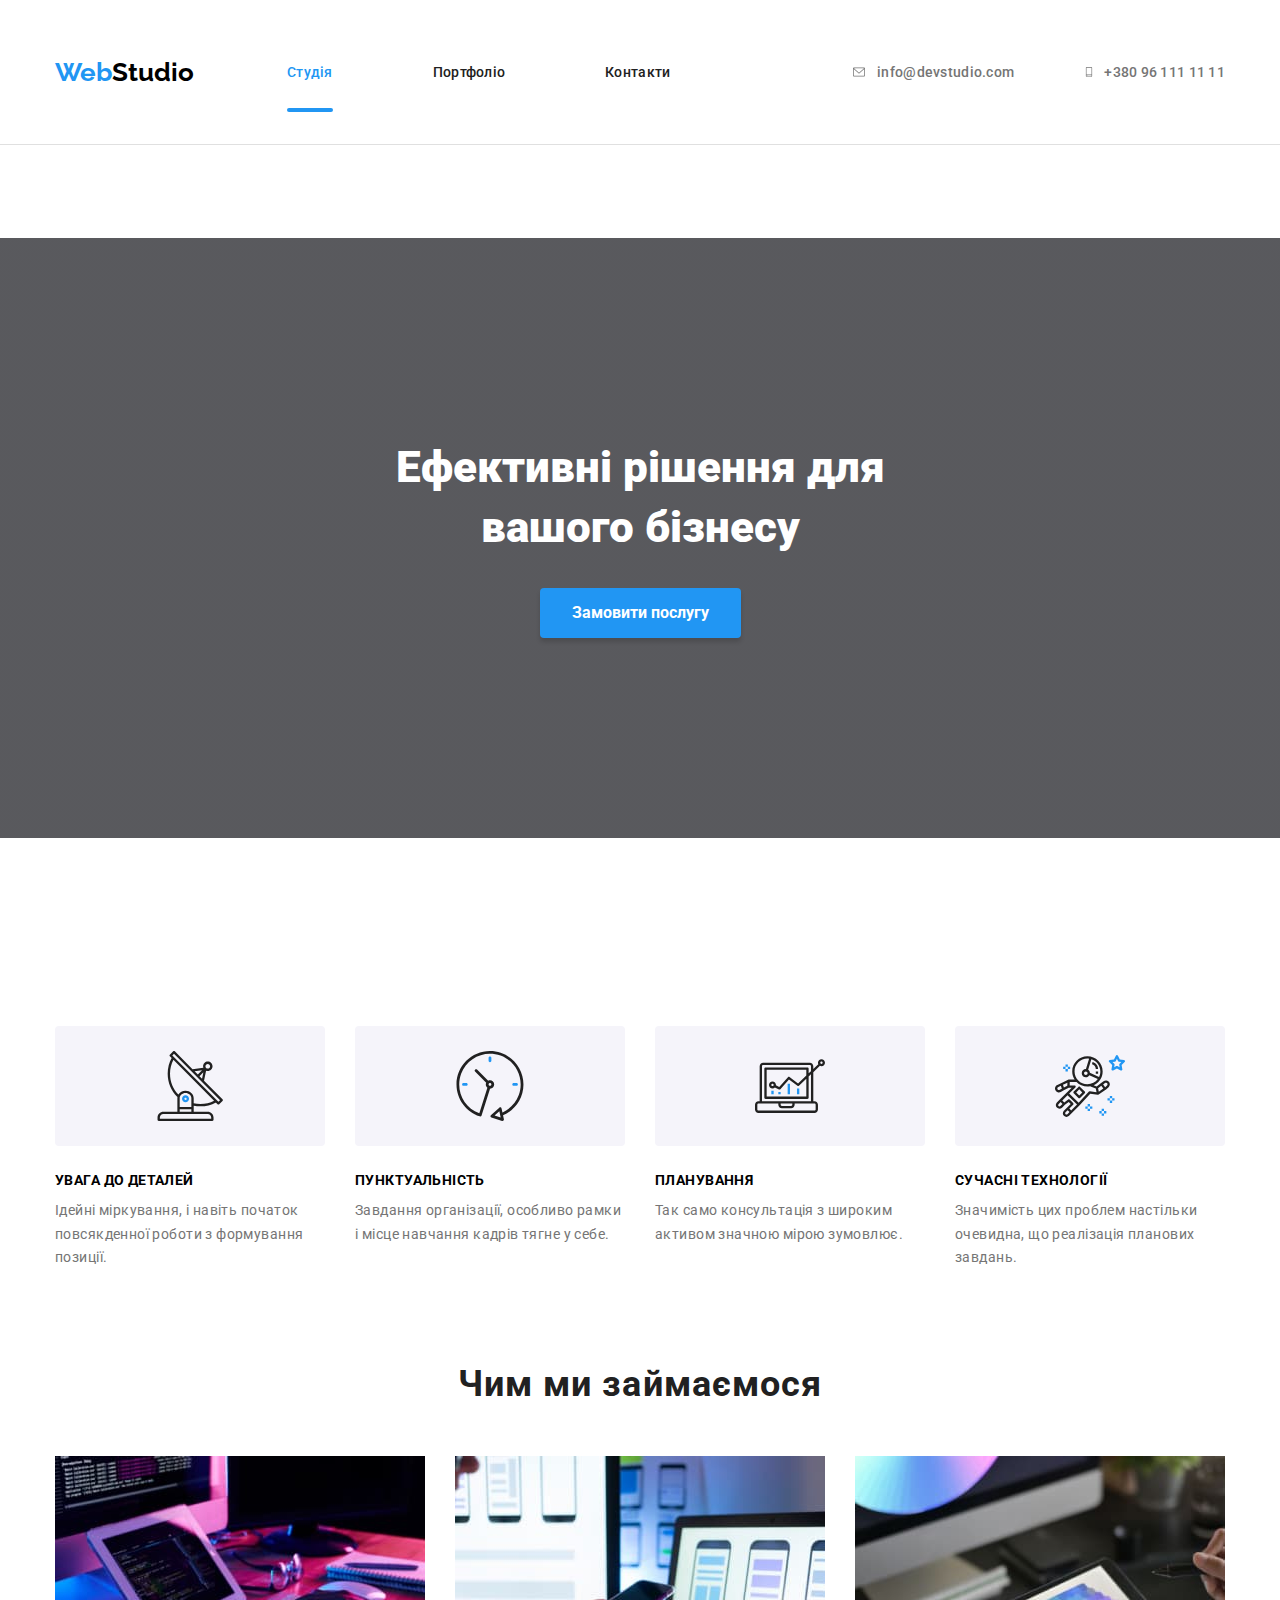
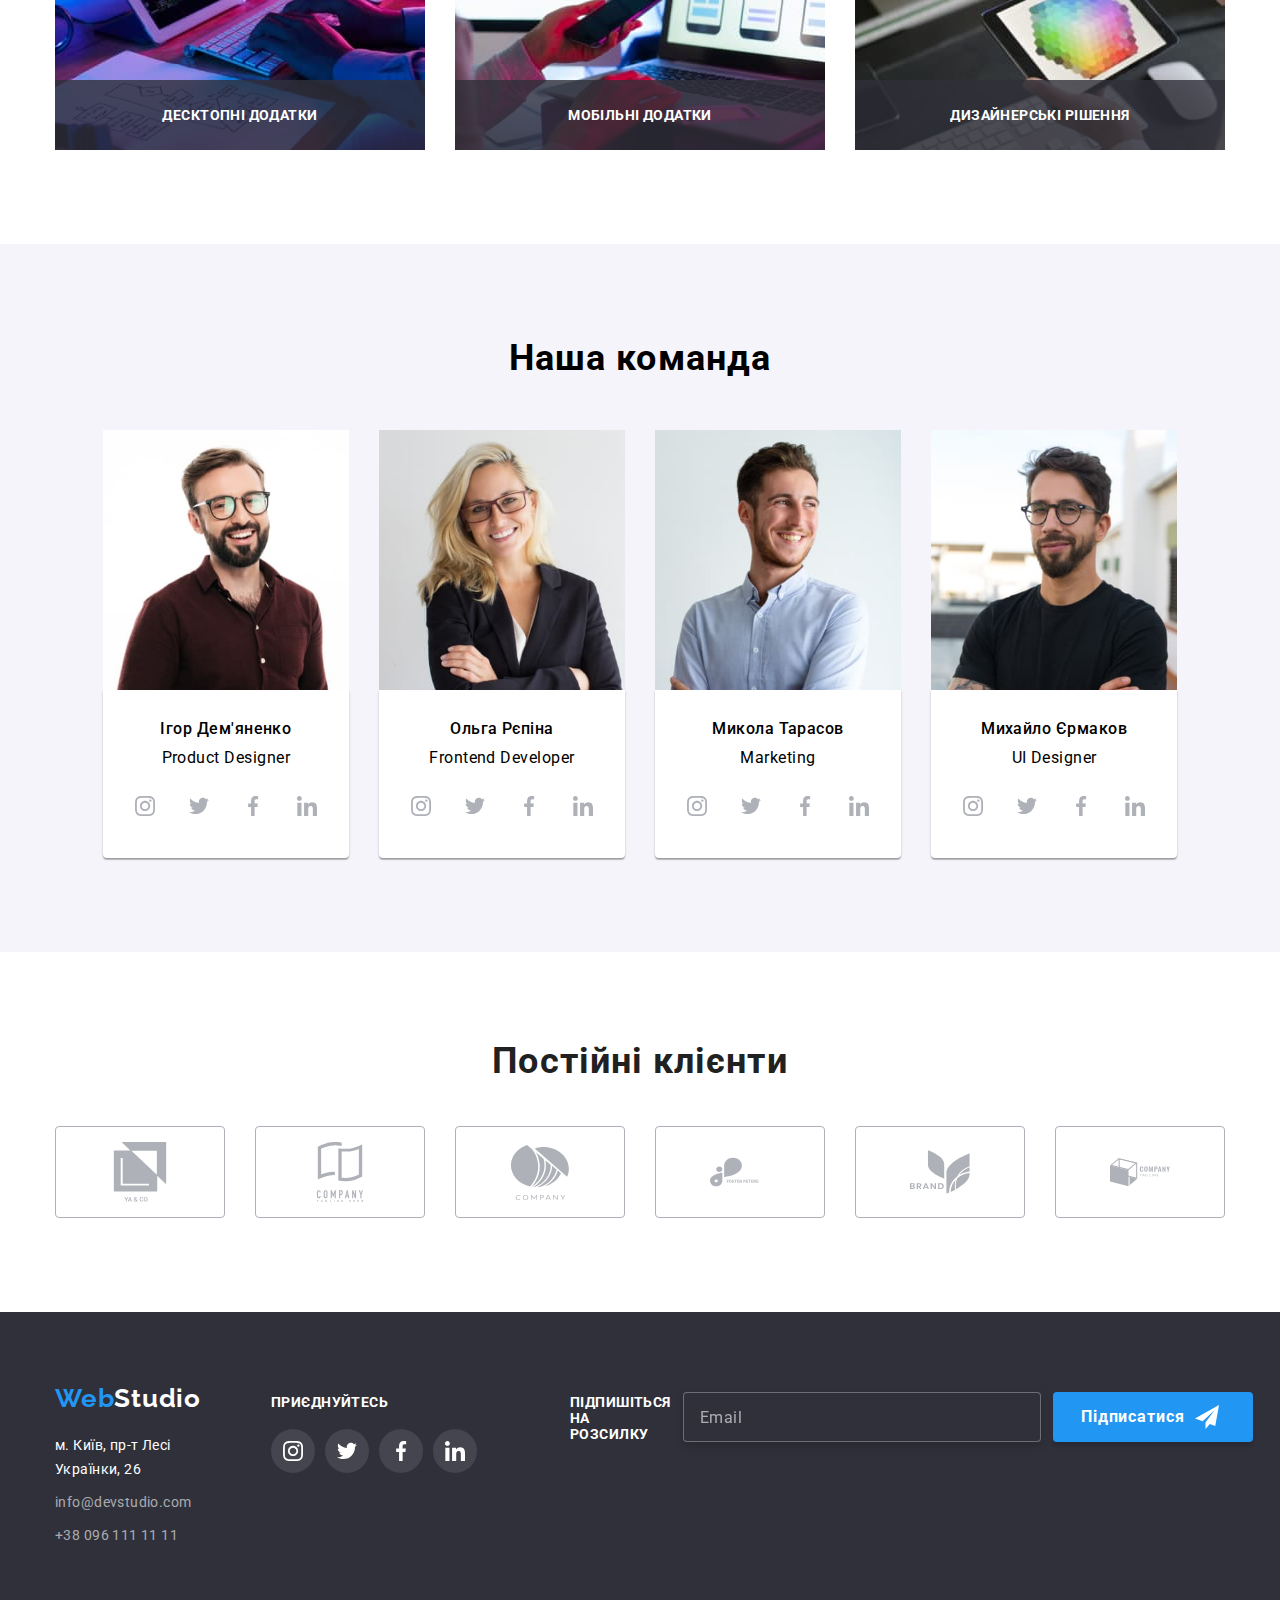
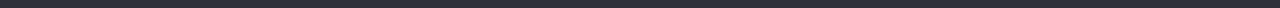
==== commit a16b819c: "v8.002" ====
--- a/index.html
+++ b/index.html
@@ -70,8 +70,10 @@
     <main>
         
         <section class="tittle-section section">
-            <h1 class="conteiner tittle-section__heading" >Ефективні рішення для<br> вашого бізнесу</h1>
-            <button data-modal-open type="button" class="tittle-section__button">Замовити послугу</button>
+            <div class="conteiner tittle-conteiner">
+                <h1 class="tittle-section__heading" >Ефективні рішення для<br> вашого бізнесу</h1>
+                <button data-modal-open type="button" class="tittle-section__button">Замовити послугу</button>
+            </div>
         </section>
 
         <!--Переваги-->
@@ -645,7 +647,7 @@
             </div>
             <div class="subscribe-tg">
                 <form class="subscribe-tg-form">
-    
+                   
                     <label for="mail">Підпишіться на розсилку</label>
                     <div class="subscribe-box">
                         <input type="email" name="mail" id="mail" required placeholder="Email"   id="subscription">
--- a/css/main.min.css
+++ b/css/main.min.css
@@ -1 +1 @@
-a{text-decoration:none}li{list-style:none}h1,h2,h3,h4,h5,h6,p,ul{margin:0;padding:0}.section{padding-bottom:94px;padding-top:94px}.conteiner{padding:0px 15px;align-items:center;margin-left:auto;margin-right:auto}@media screen and (min-width: 480px){.conteiner{max-width:480px}}@media screen and (min-width: 768px){.conteiner{max-width:768px}}@media screen and (min-width: 1200px){.conteiner{max-width:1200px}}.visually-hidden{position:absolute;width:1px;height:1px;margin:-1px;border:0;padding:0;white-space:nowrap;-webkit-clip-path:inset(100%);clip-path:inset(100%);clip:rect(0 0 0 0);overflow:hidden}.header{box-shadow:0px 1px 0px rgba(0,0,0,.12)}.header-box{display:flex}.header__logo-studio{color:#212121;font-family:"Raleway";font-style:normal;font-weight:700;font-size:26px;line-height:31px;margin-right:94px}.header__logo-studio .header__logo-web{color:#2196f3;font-family:"Raleway";font-style:normal;font-weight:700;font-size:26px;line-height:1.19}.site-nav{display:flex;margin-left:auto;margin:0}.site-nav li{margin-right:50px}.site-nav .site-nav__item:last-child{margin:0px}.site-nav__link{position:relative;font-family:"Roboto";font-style:normal;font-weight:500;font-size:14px;line-height:1.14;letter-spacing:.02em;color:#212121;padding:32px 0px;display:block}.site-nav__link::after{position:absolute;content:"";width:100%;height:4px;display:block;border-radius:2px;background-color:#2196f3;bottom:0;left:0;opacity:0;transition:250ms cubic-bezier(0.4, 0, 0.2, 1)}.site-nav__link:hover::after{opacity:1}.site-nav__link--current::after{opacity:1}.site-nav__link-current{color:#2196f3}.site-nav__link:hover,.site-nav__link:focus{color:#2196f3;transition:250ms cubic-bezier(0.4, 0, 0.2, 1)}.contacts{display:flex;margin-left:auto}.contacts .site-nav__item+.site-nav__item{margin-left:34px}@media screen and (max-width: 768px){.contacts{display:none}}@media screen and (min-width: 768px){.contacts{display:flex;flex-direction:column;gap:10px;margin-left:auto;padding:21px 0}}@media screen and (min-width: 1200px){.contacts{flex-direction:row;gap:40px;padding:32px 0}}.contacts__mailto-link{font-family:"Roboto";font-style:normal;font-weight:500;font-size:14px;line-height:1.14;letter-spacing:.02em;color:#757575;padding:32px 0px;display:flex;align-items:center;margin-right:30px}.contacts__mailto-link:hover,.contacts__mailto-link:focus{color:#2196f3;transition:250ms cubic-bezier(0.4, 0, 0.2, 1)}@media screen and (min-width: 768px){.contacts__mailto-link{display:flex;align-items:center;font-weight:500;font-size:12px;line-height:1.1666666667;letter-spacing:.02em;color:#757575;transition-property:color;transition:250ms cubic-bezier(0.4, 0, 0.2, 1)}.contacts__mailto-link:hover,.contacts__mailto-link:focus{color:#2196f3}}@media screen and (min-width: 1200px){.contacts__mailto-link{font-size:14px;line-height:1.1428571429}}.contacts__tel-link{font-family:"Roboto";font-style:normal;font-weight:500;font-size:14px;line-height:1.14;letter-spacing:.02em;color:#757575;padding:32px 0px;display:flex;align-items:center}.contacts__tel-link:hover,.contacts__tel-link:focus{color:#2196f3;transition:250ms cubic-bezier(0.4, 0, 0.2, 1)}@media screen and (min-width: 768px){.contacts__tel-link{display:flex;align-items:center;font-weight:500;font-size:12px;line-height:1.1666666667;letter-spacing:.02em;color:#757575;transition-property:color;transition:250ms cubic-bezier(0.4, 0, 0.2, 1)}.contacts__tel-link:hover,.contacts__tel-link:focus{color:#2196f3}}@media screen and (min-width: 1200px){.contacts__tel-link{font-size:14px;line-height:1.1428571429}}.contacts__icons{fill:#afb1b8;margin-right:10px}.contacts__mailto-link:hover .contacts__icons{fill:#2196f3;transition:250ms cubic-bezier(0.4, 0, 0.2, 1)}.contacts__mailto-link:focus .contacts__icons{fill:#2196f3;transition:250ms cubic-bezier(0.4, 0, 0.2, 1)}.contacts__tel-link:hover .contacts__icons{fill:#2196f3;transition:250ms cubic-bezier(0.4, 0, 0.2, 1)}.contacts__tel-link:focus .contacts__icons{fill:#2196f3;transition:250ms cubic-bezier(0.4, 0, 0.2, 1)}@media screen and (min-width: 768px){.contacts__icons{display:block;margin-right:8px;fill:currentColor}.contacts__icons.envelope{width:14px;height:10px}.contacts__icons.telephone{width:10px;height:14px}}@media screen and (min-width: 1200px){.contacts__icons{margin-right:10px;fill:currentColor}.contacts__icons.envelope{width:16px;height:12px}.contacts__icons.telephone{width:10px;height:16px}}.tittle-section{padding:200px 0px;max-width:1600px;height:600px;margin-left:auto;margin-right:auto;background-color:#2f303a;background-image:linear-gradient(to right, rgba(47, 48, 58, 0.4), rgba(47, 48, 58, 0.4)),url(../images/mainbckg.jpg);background-repeat:no-repeat;background-size:cover;background-position:center}.tittle-section__heading{font-family:"Roboto";font-style:normal;font-weight:900;font-size:44px;line-height:1.36;color:#fff;text-align:center;margin-left:auto;margin-right:auto}.tittle-section__button{background-color:#2196f3;box-shadow:0px 4px 4px rgba(0,0,0,.15);border-radius:4px;border:none;font-family:"Roboto";font-style:normal;font-weight:700;line-height:1.875;color:#fff;display:block;padding:10px 32px 10px 32px;margin-left:auto;margin-right:auto;cursor:pointer;margin-top:30px}.tittle-section__button:hover{background-color:#4682b4;transition:250ms cubic-bezier(0.4, 0, 0.2, 1)}.section-advantages li{margin-left:30px;width:270px}.section-advantages h3{font-family:"Roboto";font-style:normal;font-weight:700;font-size:14px;line-height:1.14;letter-spacing:.03em;text-transform:uppercase;margin-bottom:10px}.section-advantages p{font-family:"Roboto";font-style:normal;font-weight:400;font-size:14px;line-height:1.71;letter-spacing:.03em;color:#757575}.section-advantages__box{background:#f5f4fa;border-radius:4px;display:flex;align-items:center;justify-content:center;width:270px;height:120px;gap:35px;margin-bottom:27px}.section-advantages__list{display:flex;justify-content:center}.section-advantages__list li:first-child{margin:0}.tittle-photo{padding-top:0px}.conteiner-two{width:1200px;margin-left:auto;margin-right:auto;align-items:center}.conteiner-two h2{font-family:"Roboto";font-style:normal;font-weight:700;font-size:36px;line-height:1.16;letter-spacing:.03em;color:#212121;text-align:center;margin-bottom:50px}.displayed-foto{display:flex;justify-content:center}.displayed-foto .displayed:last-child{margin:0px}.displayed-foto .displayed{margin-right:30px}.displayed-thumb{position:relative}.displayed-thumb .box-bkg{position:absolute;background:rgba(47,48,58,.8);width:370px;height:70px;bottom:0}.displayed-thumb .box-bkg h3{position:absolute;top:50%;left:50%;transform:translate(-50%, -50%);font-family:"Roboto";font-style:normal;font-weight:700;font-size:14px;line-height:.87;text-align:center;letter-spacing:.03em;text-transform:uppercase;color:#fff}.team{background:#f5f4fa}.team h2{font-family:"Roboto";font-style:normal;font-weight:700;font-size:36px;line-height:1.16;letter-spacing:.03em;color:var(--tittle-text-color);margin-bottom:50px;text-align:center}.team h3{font-family:"Roboto";font-style:normal;font-weight:500;font-size:16px;line-height:1.18;letter-spacing:.03em;text-align:center;color:var(--tittle-text-color);margin-bottom:10px}.team li{background-color:#fff}.team p{font-family:"Roboto";font-style:normal;font-weight:400;font-size:16px;line-height:1.18;letter-spacing:.03em;color:var(--paragraf-text-color);text-align:center;margin-bottom:16px}.our-team{display:flex;justify-content:center}.our-team .team-card:first-child{margin:0}.team-card{margin-left:30px}.team-card img{display:block;max-width:270px;height:260px;background:#f5f4fa}.div-team-card{background:#fff;box-shadow:0px 1px 3px rgba(0,0,0,.12),0px 1px 1px rgba(0,0,0,.14),0px 2px 1px rgba(0,0,0,.2);border-radius:0px 0px 4px 4px;background:#fff;padding-bottom:30px;padding-top:30px}.cards-soc-list{display:flex;justify-content:center;gap:10px}.cards-soc-item{width:44px;height:44px}.cards-soc-link{width:100%;height:100%;border-radius:50%;display:flex;align-items:center;justify-content:center}.cards-soc-link:hover{background-color:#2196f3;transition:250ms cubic-bezier(0.4, 0, 0.2, 1)}.cards-soc-link:focus{background-color:#2196f3;transition:250ms cubic-bezier(0.4, 0, 0.2, 1)}.cards-soc-link:focus .cards-soc-icons{fill:#fff;transition:250ms cubic-bezier(0.4, 0, 0.2, 1)}.cards-soc-link:hover .cards-soc-icons{fill:#fff;transition:250ms cubic-bezier(0.4, 0, 0.2, 1)}.cards-soc-icons{fill:#afb1b8}.regular-customers{font-family:"Roboto";font-style:normal;font-weight:700;font-size:36px;line-height:42px;text-align:center;letter-spacing:.03em;color:#212121}.regular-customers h2{margin-bottom:50px;font-family:"Roboto";font-style:normal;font-weight:700;font-size:36px;line-height:.85;text-align:center;letter-spacing:.03em}.regular-customers-list{display:flex;justify-content:center;gap:30px}.regular-customers-item{min-width:170px;height:92px;border:1px solid #afb1b8;border-radius:4px}.regular-customers-item:hover{border-color:#2196f3;transition:250ms cubic-bezier(0.4, 0, 0.2, 1)}.regular-customers-item:hover .regular-customers-icons{fill:#2196f3;transition:250ms cubic-bezier(0.4, 0, 0.2, 1)}.regular-customers-item:focus{border-color:#2196f3;transition:250ms cubic-bezier(0.4, 0, 0.2, 1)}.regular-customers-item:focus .regular-customers-icons{fill:#2196f3;transition:250ms cubic-bezier(0.4, 0, 0.2, 1)}.regular-customers-icons{width:106px;height:60px}.regular-customers-icons{fill:#afb1b8}.regular-customers-link{width:100%;height:100%;display:flex;align-items:center;justify-content:center}.footer{background-color:#2f303a;padding-top:60px;padding-bottom:60px;display:flex}.footer-adress{font-family:"Roboto";font-style:normal;font-weight:400;font-size:14px;line-height:1.71;letter-spacing:.03em;color:#fff}.footer-adress:hover{color:#2196f3;transition:250ms cubic-bezier(0.4, 0, 0.2, 1)}.footer-adress:focus{color:#2196f3;transition:250ms cubic-bezier(0.4, 0, 0.2, 1)}.logo-studio-footer{color:#fff;font-family:"Raleway";font-style:normal;font-weight:700;font-size:26px;line-height:1.19;letter-spacing:.03em;margin-bottom:20px;display:block}.link-footer-css li{margin-bottom:9px}.link-footer-css li:last-child{margin:0px}.logo-web-footer{color:#2196f3;font-family:"Raleway";font-style:normal;font-weight:700;font-size:26px;line-height:1.19}.link-footer{font-family:"Roboto";font-style:normal;font-weight:400;font-size:14px;line-height:1.71;letter-spacing:.03em;color:rgba(255,255,255,.6)}.link-footer:hover{color:#2196f3;transition:250ms cubic-bezier(0.4, 0, 0.2, 1)}.link-footer:focus{color:#2196f3;transition:250ms cubic-bezier(0.4, 0, 0.2, 1)}.footer-soc-list{display:flex;gap:10px}.footer-soc-link{padding:12px;width:100%;height:100%;border-radius:50%;display:flex;align-items:center;justify-content:center;padding:12px;background:rgba(255,255,255,.1)}.footer-soc-link:hover{background:#2196f3;transition:250ms cubic-bezier(0.4, 0, 0.2, 1)}.footer-soc-link:focus{background:#2196f3;transition:250ms cubic-bezier(0.4, 0, 0.2, 1)}.footer-soc-item .footer-soc-icons{fill:#fff}.text-footer{margin-right:70px}.footer-soc-links h2{font-family:"Roboto";font-style:normal;font-weight:700;font-size:14px;line-height:.85;letter-spacing:.03em;text-transform:uppercase;text-align:center;color:#fff;margin-bottom:20px;text-align:left}.subscribe-icon{margin-left:10px;display:flex;align-items:center;text-align:center;width:24px;height:24px}.subscribe-tg-form{margin-left:93px;width:auto}.subscribe-box{display:flex;margin-top:20px}.subscribe-box input::-moz-placeholder{font-family:"Roboto";font-style:normal;font-weight:400;font-size:16px;line-height:20px;display:flex;align-items:center;letter-spacing:.03em;color:rgba(255,255,255,.6)}.subscribe-box input:-ms-input-placeholder{font-family:"Roboto";font-style:normal;font-weight:400;font-size:16px;line-height:20px;display:flex;align-items:center;letter-spacing:.03em;color:rgba(255,255,255,.6)}.subscribe-box input::placeholder{font-family:"Roboto";font-style:normal;font-weight:400;font-size:16px;line-height:20px;display:flex;align-items:center;letter-spacing:.03em;color:rgba(255,255,255,.6)}.subscribe-tg-form label{font-family:"Roboto";font-style:normal;font-weight:700;font-size:14px;line-height:16px;letter-spacing:.03em;text-transform:uppercase;color:#fff}.subscribe-tg-form input{width:358px;height:50px;background:#2f303a;border:1px solid rgba(255,255,255,.3);filter:drop-shadow(0px 4px 4px rgba(0, 0, 0, 0.15));border-radius:4px;margin-right:12px;color:rgba(255,255,255,.6);padding:15px 0 15px 16px}.subscribe-tg-form button{width:200px;height:50px;background:#2196f3;box-shadow:0px 4px 4px rgba(0,0,0,.15);border-radius:4px;border:none;font-family:"Roboto";font-style:normal;font-weight:700;font-size:16px;line-height:.53;display:flex;align-items:center;text-align:center;letter-spacing:.06em;padding:13px 28px 13px 28px;color:#fff;cursor:pointer}.subscribe-tg-form:hover button{background-color:#4682b4;transition:250ms cubic-bezier(0.4, 0, 0.2, 1)}.conteiner-footer{position:relative;width:1200px;margin-left:auto;margin-right:auto;display:flex;align-items:baseline}.backdrop{position:fixed;top:0;left:0;width:100%;height:100%;background:rgba(0,0,0,.2)}.backdrop.is-hidden{visibility:hidden;opacity:1;pointer-events:none}.modal{position:absolute;top:50%;left:50%;transform:translate(-50%, -50%);padding:20px;min-width:528px;min-height:581px;background:#fff;border-radius:4px;box-shadow:0px 1px 3px rgba(0,0,0,.12),0px 1px 1px rgba(0,0,0,.14),0px 2px 1px rgba(0,0,0,.2)}.modal h2{font-family:"Roboto";font-style:normal;font-weight:700;font-size:20px;line-height:23px;text-align:center;letter-spacing:.03em;color:#212121;margin-bottom:12px}.modal-close-item{display:flex;justify-content:end}.modal-close-btn{display:flex;align-items:center;width:30px;height:30px;background:#fff;border:1px solid rgba(0,0,0,.1);border-radius:50%;fill:#212121;position:absolute;top:8px;right:8px;cursor:pointer}.modal-close-btn:hover{color:#2196f3;transition:250ms cubic-bezier(0.4, 0, 0.2, 1)}.modal-close-btn:hover+.modal-icon-close{fill:#2196f3;transition:250ms cubic-bezier(0.4, 0, 0.2, 1)}.modal-close-btn:focus{color:#2196f3;transition:cubic-bezier(0.4, 0, 0.2, 1);outline:none}.modal-close-btn:focus+.modal-icon-close{fill:#2196f3;transition:250ms cubic-bezier(0.4, 0, 0.2, 1)}.modal-icon-close{fill:currentColor;padding-top:3px;padding-left:2px;padding-right:2px}.form-label{font-family:"Roboto";font-style:normal;font-weight:400;font-size:12px;line-height:.85;letter-spacing:.01em;color:#757575;display:flex;flex-direction:column;margin-bottom:4px}.modal-input{width:100%;border:1px solid rgba(33,33,33,.2);border-radius:4px;height:40px;padding-left:35px}.modal-input:hover{border-color:#2196f3;transition:250ms cubic-bezier(0.4, 0, 0.2, 1)}.modal-input:hover+.modal-icons{fill:#2196f3;transition:250ms cubic-bezier(0.4, 0, 0.2, 1)}.modal-input:focus{border-color:#2196f3;outline:none;transition:250ms cubic-bezier(0.4, 0, 0.2, 1)}.modal-input:focus+.modal-icons{fill:#2196f3;transition:250ms cubic-bezier(0.4, 0, 0.2, 1)}.js-speaker-form{padding-left:20px;padding-right:20px}.js-speaker-form input:last-child{margin:0px}.js-speaker-formlabel:last-child{margin:0px}.comment-textarea{resize:none;width:100%;height:120px;padding:12px 16px;margin-bottom:20px;border:1px solid rgba(33,33,33,.2);border-radius:4px}.comment-textarea:focus{border-color:#2196f3;outline:none;transition:250ms cubic-bezier(0.4, 0, 0.2, 1)}.comment-textarea:hover{border-color:#2196f3;transition:250ms cubic-bezier(0.4, 0, 0.2, 1)}.input-wrap{position:relative;margin-top:4px;margin-bottom:10px}.modal-icons{width:12px;height:12px;position:absolute;left:12px;top:50%;transform:translate(0%, -60%)}.form-checkbox{display:flex;justify-content:center;position:relative}.form-policy-label{font-family:"Roboto";font-style:normal;font-weight:400;line-height:1.5;letter-spacing:.03em;color:#757575;display:flex;align-items:center;justify-content:center}.form-policy-label span{width:16px;height:15px;border:2px solid #212121;border-radius:2px;margin-right:8px;display:flex;align-items:center;justify-content:center;fill:rgba(0,0,0,0)}.form-policy-icon{width:16px;height:15px;fill:#fff}.form-checkbox-input{position:absolute;top:14px;left:30px}.form-checkbox-input:checked+.form-policy-label span{background-color:#2196f3;border:none;fill:#fff}.form-policy-link{text-align:center;justify-content:center;font-family:"Roboto";font-style:normal;font-weight:400;font-size:14px;line-height:24px;letter-spacing:.03em;color:#2196f3;text-decoration:underline}.btn-from-submit{background:#188ce8;box-shadow:0px 4px 4px rgba(0,0,0,.15);border-radius:4px;font-family:"Roboto";font-style:normal;font-weight:700;font-size:16px;line-height:30px;letter-spacing:.06em;color:#fff;display:flex;align-items:center;text-align:center;margin-left:auto;margin-right:auto;border:none;width:200px;height:50px;padding:10px 52px;margin-top:40px}.btn-from-submit:hover{cursor:pointer;background-color:#4682b4;transition:250ms cubic-bezier(0.4, 0, 0.2, 1)}.buttons-filters{display:flex;justify-content:center}.buttons-filters li{margin-left:16px}.buttons-filters li:first-child{margin-left:0}.button-filter-item{background:#f5f4fa;border-radius:4px;font-family:"Roboto";font-style:normal;font-weight:500;font-size:16px;line-height:1.62;letter-spacing:.03em;border:none;color:#212121;padding:6px 22px;display:flex}.button-filter-item:focus{background-color:#2196f3;color:#fff;transition:250ms cubic-bezier(0.4, 0, 0.2, 1)}.button-filter-item:hover{background-color:#2196f3;color:#fff;transition:250ms cubic-bezier(0.4, 0, 0.2, 1)}.main-flex{display:flex;justify-content:center;width:1200px;margin-left:auto;margin-right:auto}.cards-title{display:flex;flex-wrap:wrap;margin-top:50px;justify-content:center;gap:30px}.cards{background:#fff;width:370px;height:400px}.cards:hover{transition:250ms cubic-bezier(0.4, 0, 0.2, 1);box-shadow:0px 1px 1px rgba(0,0,0,.12),0px 4px 4px rgba(0,0,0,.06),1px 4px 6px rgba(0,0,0,.16)}.cards:focus{transition:250ms cubic-bezier(0.4, 0, 0.2, 1);box-shadow:0px 1px 1px rgba(0,0,0,.12),0px 4px 4px rgba(0,0,0,.06),1px 4px 6px rgba(0,0,0,.16)}.cards a{display:block}.cards-text{padding-left:24px;padding-top:20px;padding-bottom:20px;padding-right:24px;border:1px solid #eee;border-top:none}.cards-text h2{font-family:"Roboto";font-style:normal;font-weight:700;font-size:18px;line-height:2;letter-spacing:.06em;color:#212121;margin-bottom:4px}.cards-text p{font-family:"Roboto";font-style:normal;font-weight:400;font-size:16px;line-height:1.87;letter-spacing:.03em;color:#757575}.description{position:relative;overflow:hidden}.description::before{content:"";position:absolute;background:rgba(33,150,243,.9);width:100%;height:100%;transform:translateY(101%);transition:250ms cubic-bezier(0.4, 0, 0.2, 1)}.description:hover::before{transform:translateY(0);transition:250ms cubic-bezier(0.4, 0, 0.2, 1)}.description:focus::before{transform:translateY(0);transition:250ms cubic-bezier(0.4, 0, 0.2, 1)}.description-text{position:absolute;top:0;left:0;font-family:"Roboto";font-style:normal;font-weight:400;font-size:18px;line-height:28px;padding:63px 24px;letter-spacing:.03em;color:#fff;transform:translateY(100%);transition:250ms cubic-bezier(0.4, 0, 0.2, 1)}.description-text:hover::before{transform:translateY(0);transition:250ms cubic-bezier(0.4, 0, 0.2, 1)}.description-text:focus::before{transform:translateY(0);transition:250ms cubic-bezier(0.4, 0, 0.2, 1)}.cards-link:focus .description::before{transform:translateY(0);transition:250ms cubic-bezier(0.4, 0, 0.2, 1)}.cards-link:hover .description-text{transform:translateY(0);transition:250ms cubic-bezier(0.4, 0, 0.2, 1)}.cards-link:focus .description-text{transform:translateY(0);transition:250ms cubic-bezier(0.4, 0, 0.2, 1)}.cards-link:hover .description::before{transform:translateY(0);transition:250ms cubic-bezier(0.4, 0, 0.2, 1)}/*# sourceMappingURL=main.min.css.map */+a{text-decoration:none}li{list-style:none}h1,h2,h3,h4,h5,h6,p,ul{margin:0;padding:0}.section{padding-bottom:94px;padding-top:94px}button{cursor:pointer}img{display:block;max-width:100%;height:auto;width:100%}.conteiner{padding:0px 15px;align-items:center;margin-left:auto;margin-right:auto}@media screen and (min-width: 480px){.conteiner{max-width:480px}}@media screen and (min-width: 768px){.conteiner{max-width:768px}}@media screen and (min-width: 1200px){.conteiner{max-width:1200px}}.menu-toggle__icon{fill:#212121;transition-property:fill;transition-duration:250ms;transition-timing-function:cubic-bezier(0.4, 0, 0.2, 1)}.menu-toggle{position:absolute;top:0;right:15px;min-height:40px;min-width:40px;padding:10px 0;margin-left:0;background-color:rgba(0,0,0,0);border:none}.menu-toggle:hover .menu-toggle__icon,.menu-toggle:focus .menu-toggle__icon{fill:#2196f3}@media screen and (min-width: 768px){.menu-toggle{display:none}}.menu{position:fixed;top:0;left:0;width:100vw;height:100vh;padding:48px 40px;background-color:#fff;z-index:100;visibility:hidden}.menu__container{padding:0;height:100%;display:flex;flex-direction:column;justify-content:space-between;overflow:auto}.menu.is-open{visibility:visible}.menu-links{display:flex;flex-direction:column;gap:32px}.menu-links__link{font-weight:500;font-size:40px;line-height:1.175;letter-spacing:.02em;color:#212121;transition-property:color;transition-duration:250ms;transition-timing-function:cubic-bezier(0.4, 0, 0.2, 1)}.menu-links__link:hover,.menu-links__link:focus,.menu-links__link--current{color:#2196f3}.menu-contacts{display:flex;flex-direction:column-reverse;gap:32px}.menu-contacts__link--address,.menu-contacts__link--phone-number{display:flex;align-items:center;font-weight:500;font-size:24px;line-height:1.1666666667;letter-spacing:.02em;color:#212121;transition-property:color;transition-duration:250ms;transition-timing-function:cubic-bezier(0.4, 0, 0.2, 1)}.menu-contacts__link--address:hover,.menu-contacts__link--address:focus,.menu-contacts__link--phone-number:hover,.menu-contacts__link--phone-number:focus{color:#2196f3}.menu-contacts__link--phone-number{font-size:34px;line-height:1.1764705882;color:#2196f3}.menu-socials{max-width:100%;display:flex;gap:10px}.menu-socials__item{padding-right:10px;border-right:1px solid rgba(33,33,33,.2)}.menu-socials__item:last-child{padding-right:0;border-right:none}.menu-socials__link{max-width:100%;display:block;font-weight:500;font-size:18px;line-height:1.2222222222;letter-spacing:.02em;color:#2196f3}.visually-hidden{position:absolute;width:1px;height:1px;margin:-1px;border:0;padding:0;white-space:nowrap;-webkit-clip-path:inset(100%);clip-path:inset(100%);clip:rect(0 0 0 0);overflow:hidden}.header{box-shadow:0px 1px 0px rgba(0,0,0,.12)}.header-box{display:flex;justify-content:space-between}@media screen and (min-width: 768px){.header-box{align-items:center;justify-content:space-between}}.header__logo-studio{display:flex;padding:16px 0;font-family:"Raleway";font-style:normal;font-weight:700;font-size:24px;line-height:1.1666666667;color:#000;text-decoration:none}@media screen and (min-width: 768px){.header__logo-studio{padding:26px 0;margin-right:88px}}@media screen and (min-width: 1200px){.header__logo-studio{margin-right:93px;padding:24px 0;font-size:26px;line-height:1.1923076923}}.header__logo-web{color:#2196f3;font-family:"Raleway";font-style:normal;font-weight:700;font-size:26px;line-height:1.19}.site-nav{display:flex;margin-left:auto;margin:0}@media screen and (max-width: 768px){.site-nav{display:none}}@media screen and (min-width: 768px){.site-nav{display:flex;gap:50px}}.site-nav li{margin-right:50px}.site-nav .site-nav__item:last-child{margin:0px}.site-nav__link{position:relative;font-family:"Roboto";font-style:normal;font-weight:500;font-size:14px;line-height:1.14;letter-spacing:.02em;color:#212121;padding:32px 0px;display:block}.site-nav__link::after{position:absolute;content:"";width:100%;height:4px;display:block;border-radius:2px;background-color:#2196f3;bottom:0;left:0;opacity:0;transition:250ms cubic-bezier(0.4, 0, 0.2, 1)}.site-nav__link:hover::after{opacity:1}.site-nav__link--current::after{opacity:1}.site-nav__link-current{color:#2196f3}.site-nav__link:hover,.site-nav__link:focus{color:#2196f3;transition:250ms cubic-bezier(0.4, 0, 0.2, 1)}@media screen and (min-width: 768px){.site-nav__link{position:relative;display:block;padding-top:32px;padding-bottom:32px;font-weight:500;font-size:14px;line-height:1.1428571429;letter-spacing:.02em;color:#212121;transition-property:color;transition-duration:250ms;transition-timing-function:cubic-bezier(0.4, 0, 0.2, 1)}.site-nav__link:hover,.site-nav__link:focus,.site-nav__link--current{color:#2196f3}.site-nav__link--current::after{content:"";position:absolute;bottom:0;display:block;width:100%;height:4px;background-color:#2196f3;border-radius:2px}}.contacts{display:flex;margin-left:auto}.contacts .site-nav__item+.site-nav__item{margin-left:34px}@media screen and (max-width: 768px){.contacts{display:none}}@media screen and (min-width: 768px){.contacts{display:flex;flex-direction:column;gap:10px;margin-left:auto;padding:21px 0}}@media screen and (min-width: 1200px){.contacts{flex-direction:row;gap:40px;padding:32px 0}}.contacts__mailto-link{font-family:"Roboto";font-style:normal;font-weight:500;font-size:14px;line-height:1.14;letter-spacing:.02em;color:#757575;padding:32px 0px;display:flex;align-items:center;margin-right:30px}.contacts__mailto-link:hover,.contacts__mailto-link:focus{color:#2196f3;transition:250ms cubic-bezier(0.4, 0, 0.2, 1)}@media screen and (min-width: 768px){.contacts__mailto-link{display:flex;align-items:center;font-weight:500;font-size:12px;line-height:1.1666666667;letter-spacing:.02em;color:#757575;transition-property:color;transition:250ms cubic-bezier(0.4, 0, 0.2, 1)}.contacts__mailto-link:hover,.contacts__mailto-link:focus{color:#2196f3}}@media screen and (min-width: 1200px){.contacts__mailto-link{font-size:14px;line-height:1.1428571429}}.contacts__tel-link{font-family:"Roboto";font-style:normal;font-weight:500;font-size:14px;line-height:1.14;letter-spacing:.02em;color:#757575;padding:32px 0px;display:flex;align-items:center}.contacts__tel-link:hover,.contacts__tel-link:focus{color:#2196f3;transition:250ms cubic-bezier(0.4, 0, 0.2, 1)}@media screen and (min-width: 768px){.contacts__tel-link{display:flex;align-items:center;font-weight:500;font-size:12px;line-height:1.1666666667;letter-spacing:.02em;color:#757575;transition-property:color;transition:250ms cubic-bezier(0.4, 0, 0.2, 1)}.contacts__tel-link:hover,.contacts__tel-link:focus{color:#2196f3}}@media screen and (min-width: 1200px){.contacts__tel-link{font-size:14px;line-height:1.1428571429}}.contacts__icons{fill:#afb1b8;margin-right:10px}.contacts__mailto-link:hover .contacts__icons{fill:#2196f3;transition:250ms cubic-bezier(0.4, 0, 0.2, 1)}.contacts__mailto-link:focus .contacts__icons{fill:#2196f3;transition:250ms cubic-bezier(0.4, 0, 0.2, 1)}.contacts__tel-link:hover .contacts__icons{fill:#2196f3;transition:250ms cubic-bezier(0.4, 0, 0.2, 1)}.contacts__tel-link:focus .contacts__icons{fill:#2196f3;transition:250ms cubic-bezier(0.4, 0, 0.2, 1)}@media screen and (min-width: 768px){.contacts__icons{display:block;margin-right:8px;fill:currentColor}.contacts__icons.envelope{width:14px;height:10px}.contacts__icons.telephone{width:10px;height:14px}}@media screen and (min-width: 1200px){.contacts__icons{margin-right:10px;fill:currentColor}.contacts__icons.envelope{width:16px;height:12px}.contacts__icons.telephone{width:10px;height:16px}}.tittle-section{margin-left:auto;margin-right:auto}.tittle-conteiner{max-width:100%;padding-top:118px;padding-bottom:118px;background-color:#757575;background-repeat:no-repeat;background-size:cover;text-align:center;background-image:linear-gradient(to right, rgba(47, 48, 58, 0.4), rgba(47, 48, 58, 0.4)),url(../images/mainbckg.jpg)}@media(min-device-pixel-ratio: 2),(-webkit-min-device-pixel-ratio: 2),(min-resolution: 192dpi),(min-resolution: 2dppx){.tittle-conteiner{background-image:linear-gradient(to right, rgba(47, 48, 58, 0.4), rgba(47, 48, 58, 0.4)),url(../images/hero-mob@2x.jpg)}}@media(min-device-pixel-ratio: 3),(-webkit-min-device-pixel-ratio: 3),(min-resolution: 288dpi),(min-resolution: 3dppx){.tittle-conteiner{background-image:linear-gradient(to right, rgba(47, 48, 58, 0.4), rgba(47, 48, 58, 0.4)),url(../images/hero-mob@3x.jpg)}}@media screen and (min-width: 480px){.tittle-conteiner{background-image:linear-gradient(to right, rgba(47, 48, 58, 0.4), rgba(47, 48, 58, 0.4)),url(../images/hero-tab.jpg)}}@media screen and (min-width: 480px)and (min-device-pixel-ratio: 2),screen and (min-width: 480px)and (-webkit-min-device-pixel-ratio: 2),screen and (min-width: 480px)and (min-resolution: 192dpi),screen and (min-width: 480px)and (min-resolution: 2dppx){.tittle-conteiner{background-image:linear-gradient(to right, rgba(47, 48, 58, 0.4), rgba(47, 48, 58, 0.4)),url(../images/hero-tab@2x.jpg)}}@media screen and (min-width: 480px)and (min-device-pixel-ratio: 3),screen and (min-width: 480px)and (-webkit-min-device-pixel-ratio: 3),screen and (min-width: 480px)and (min-resolution: 288dpi),screen and (min-width: 480px)and (min-resolution: 3dppx){.tittle-conteiner{background-image:linear-gradient(to right, rgba(47, 48, 58, 0.4), rgba(47, 48, 58, 0.4)),url(../images/hero-tab@3x.jpg)}}@media screen and (min-width: 768px){.tittle-conteiner{background-image:linear-gradient(to right, rgba(47, 48, 58, 0.4), rgba(47, 48, 58, 0.4)),url(../images/hero.jpg)}}@media screen and (min-width: 768px)and (min-device-pixel-ratio: 2),screen and (min-width: 768px)and (-webkit-min-device-pixel-ratio: 2),screen and (min-width: 768px)and (min-resolution: 192dpi),screen and (min-width: 768px)and (min-resolution: 2dppx){.tittle-conteiner{background-image:linear-gradient(to right, rgba(47, 48, 58, 0.4), rgba(47, 48, 58, 0.4)),url(../images/hero@2x.jpg)}}@media screen and (min-width: 768px)and (min-device-pixel-ratio: 3),screen and (min-width: 768px)and (-webkit-min-device-pixel-ratio: 3),screen and (min-width: 768px)and (min-resolution: 288dpi),screen and (min-width: 768px)and (min-resolution: 3dppx){.tittle-conteiner{background-image:linear-gradient(to right, rgba(47, 48, 58, 0.4), rgba(47, 48, 58, 0.4)),url(../images/hero@3x.jpg)}}@media screen and (min-width: 1200px){.tittle-conteiner{max-width:1600px;padding-top:200px;padding-bottom:200px}}.tittle-section__heading{font-family:"Roboto";font-style:normal;font-weight:900;font-size:44px;line-height:1.36;color:#fff;text-align:center;margin-left:auto;margin-right:auto}.tittle-section__button{background-color:#2196f3;box-shadow:0px 4px 4px rgba(0,0,0,.15);border-radius:4px;border:none;font-family:"Roboto";font-style:normal;font-weight:700;line-height:1.875;color:#fff;display:block;padding:10px 32px 10px 32px;margin-left:auto;margin-right:auto;cursor:pointer;margin-top:30px}.tittle-section__button:hover{background-color:#4682b4;transition:250ms cubic-bezier(0.4, 0, 0.2, 1)}.section-advantages li{margin-left:30px;width:270px}.section-advantages h3{font-family:"Roboto";font-style:normal;font-weight:700;font-size:14px;line-height:1.14;letter-spacing:.03em;text-transform:uppercase;margin-bottom:10px}.section-advantages p{font-family:"Roboto";font-style:normal;font-weight:400;font-size:14px;line-height:1.71;letter-spacing:.03em;color:#757575}.section-advantages__box{background:#f5f4fa;border-radius:4px;display:flex;align-items:center;justify-content:center;width:270px;height:120px;gap:35px;margin-bottom:27px}.section-advantages__list{display:flex;justify-content:center}.section-advantages__list li:first-child{margin:0}.tittle-photo{padding-top:0px}.conteiner-two{width:1200px;margin-left:auto;margin-right:auto;align-items:center}.conteiner-two h2{font-family:"Roboto";font-style:normal;font-weight:700;font-size:36px;line-height:1.16;letter-spacing:.03em;color:#212121;text-align:center;margin-bottom:50px}.displayed-foto{display:flex;justify-content:center}.displayed-foto .displayed:last-child{margin:0px}.displayed-foto .displayed{margin-right:30px}.displayed-thumb{position:relative}.displayed-thumb .box-bkg{position:absolute;background:rgba(47,48,58,.8);width:370px;height:70px;bottom:0}.displayed-thumb .box-bkg h3{position:absolute;top:50%;left:50%;transform:translate(-50%, -50%);font-family:"Roboto";font-style:normal;font-weight:700;font-size:14px;line-height:.87;text-align:center;letter-spacing:.03em;text-transform:uppercase;color:#fff}.team{background:#f5f4fa}.team h2{font-family:"Roboto";font-style:normal;font-weight:700;font-size:36px;line-height:1.16;letter-spacing:.03em;color:var(--tittle-text-color);margin-bottom:50px;text-align:center}.team h3{font-family:"Roboto";font-style:normal;font-weight:500;font-size:16px;line-height:1.18;letter-spacing:.03em;text-align:center;color:var(--tittle-text-color);margin-bottom:10px}.team li{background-color:#fff}.team p{font-family:"Roboto";font-style:normal;font-weight:400;font-size:16px;line-height:1.18;letter-spacing:.03em;color:var(--paragraf-text-color);text-align:center;margin-bottom:16px}.our-team{display:flex;justify-content:center}.our-team .team-card:first-child{margin:0}.team-card{margin-left:30px}.team-card img{display:block;max-width:270px;height:260px;background:#f5f4fa}.div-team-card{background:#fff;box-shadow:0px 1px 3px rgba(0,0,0,.12),0px 1px 1px rgba(0,0,0,.14),0px 2px 1px rgba(0,0,0,.2);border-radius:0px 0px 4px 4px;background:#fff;padding-bottom:30px;padding-top:30px}.cards-soc-list{display:flex;justify-content:center;gap:10px}.cards-soc-item{width:44px;height:44px}.cards-soc-link{width:100%;height:100%;border-radius:50%;display:flex;align-items:center;justify-content:center}.cards-soc-link:hover{background-color:#2196f3;transition:250ms cubic-bezier(0.4, 0, 0.2, 1)}.cards-soc-link:focus{background-color:#2196f3;transition:250ms cubic-bezier(0.4, 0, 0.2, 1)}.cards-soc-link:focus .cards-soc-icons{fill:#fff;transition:250ms cubic-bezier(0.4, 0, 0.2, 1)}.cards-soc-link:hover .cards-soc-icons{fill:#fff;transition:250ms cubic-bezier(0.4, 0, 0.2, 1)}.cards-soc-icons{fill:#afb1b8}.regular-customers{font-family:"Roboto";font-style:normal;font-weight:700;font-size:36px;line-height:42px;text-align:center;letter-spacing:.03em;color:#212121}.regular-customers h2{margin-bottom:50px;font-family:"Roboto";font-style:normal;font-weight:700;font-size:36px;line-height:.85;text-align:center;letter-spacing:.03em}.regular-customers-list{display:flex;justify-content:center;gap:30px}.regular-customers-item{min-width:170px;height:92px;border:1px solid #afb1b8;border-radius:4px}.regular-customers-item:hover{border-color:#2196f3;transition:250ms cubic-bezier(0.4, 0, 0.2, 1)}.regular-customers-item:hover .regular-customers-icons{fill:#2196f3;transition:250ms cubic-bezier(0.4, 0, 0.2, 1)}.regular-customers-item:focus{border-color:#2196f3;transition:250ms cubic-bezier(0.4, 0, 0.2, 1)}.regular-customers-item:focus .regular-customers-icons{fill:#2196f3;transition:250ms cubic-bezier(0.4, 0, 0.2, 1)}.regular-customers-icons{width:106px;height:60px}.regular-customers-icons{fill:#afb1b8}.regular-customers-link{width:100%;height:100%;display:flex;align-items:center;justify-content:center}.footer{background-color:#2f303a;padding-top:60px;padding-bottom:60px;display:flex}.footer-adress{font-family:"Roboto";font-style:normal;font-weight:400;font-size:14px;line-height:1.71;letter-spacing:.03em;color:#fff}.footer-adress:hover{color:#2196f3;transition:250ms cubic-bezier(0.4, 0, 0.2, 1)}.footer-adress:focus{color:#2196f3;transition:250ms cubic-bezier(0.4, 0, 0.2, 1)}.logo-studio-footer{color:#fff;font-family:"Raleway";font-style:normal;font-weight:700;font-size:26px;line-height:1.19;letter-spacing:.03em;margin-bottom:20px;display:block}.link-footer-css li{margin-bottom:9px}.link-footer-css li:last-child{margin:0px}.logo-web-footer{color:#2196f3;font-family:"Raleway";font-style:normal;font-weight:700;font-size:26px;line-height:1.19}.link-footer{font-family:"Roboto";font-style:normal;font-weight:400;font-size:14px;line-height:1.71;letter-spacing:.03em;color:rgba(255,255,255,.6)}.link-footer:hover{color:#2196f3;transition:250ms cubic-bezier(0.4, 0, 0.2, 1)}.link-footer:focus{color:#2196f3;transition:250ms cubic-bezier(0.4, 0, 0.2, 1)}.footer-soc-list{display:flex;gap:10px}.footer-soc-link{padding:12px;width:100%;height:100%;border-radius:50%;display:flex;align-items:center;justify-content:center;padding:12px;background:rgba(255,255,255,.1)}.footer-soc-link:hover{background:#2196f3;transition:250ms cubic-bezier(0.4, 0, 0.2, 1)}.footer-soc-link:focus{background:#2196f3;transition:250ms cubic-bezier(0.4, 0, 0.2, 1)}.footer-soc-item .footer-soc-icons{fill:#fff}.text-footer{margin-right:70px}.footer-soc-links h2{font-family:"Roboto";font-style:normal;font-weight:700;font-size:14px;line-height:.85;letter-spacing:.03em;text-transform:uppercase;text-align:center;color:#fff;margin-bottom:20px;text-align:left}.subscribe-icon{margin-left:10px;display:flex;align-items:center;text-align:center;width:24px;height:24px}@media screen and (max-width: 768px){.subscribe-tg{width:100%}}.subscribe-tg-form{margin-left:93px;width:auto;display:flex;flex-direction:column;gap:20px;align-items:center}@media screen and (max-width: 768px){.subscribe-tg-form{width:100%}}@media screen and (min-width: 1200px){.subscribe-tg-form{display:flex;flex-direction:row;align-items:flex-end;gap:12px}}.subscribe-box{display:flex;margin-top:20px}.subscribe-box input::-moz-placeholder{font-family:"Roboto";font-style:normal;font-weight:400;font-size:16px;line-height:20px;display:flex;align-items:center;letter-spacing:.03em;color:rgba(255,255,255,.6)}.subscribe-box input:-ms-input-placeholder{font-family:"Roboto";font-style:normal;font-weight:400;font-size:16px;line-height:20px;display:flex;align-items:center;letter-spacing:.03em;color:rgba(255,255,255,.6)}.subscribe-box input::placeholder{font-family:"Roboto";font-style:normal;font-weight:400;font-size:16px;line-height:20px;display:flex;align-items:center;letter-spacing:.03em;color:rgba(255,255,255,.6)}.subscribe-tg-form label{font-family:"Roboto";font-style:normal;font-weight:700;font-size:14px;line-height:16px;letter-spacing:.03em;text-transform:uppercase;color:#fff}.subscribe-tg-form input{width:358px;height:50px;background:#2f303a;border:1px solid rgba(255,255,255,.3);filter:drop-shadow(0px 4px 4px rgba(0, 0, 0, 0.15));border-radius:4px;margin-right:12px;color:rgba(255,255,255,.6);padding:15px 0 15px 16px}.subscribe-tg-form button{width:200px;height:50px;background:#2196f3;box-shadow:0px 4px 4px rgba(0,0,0,.15);border-radius:4px;border:none;font-family:"Roboto";font-style:normal;font-weight:700;font-size:16px;line-height:.53;display:flex;align-items:center;text-align:center;letter-spacing:.06em;padding:13px 28px 13px 28px;color:#fff;cursor:pointer}.subscribe-tg-form:hover button{background-color:#4682b4;transition:250ms cubic-bezier(0.4, 0, 0.2, 1)}.conteiner-footer{position:relative;width:1200px;margin-left:auto;margin-right:auto;display:flex;align-items:baseline}.backdrop{position:fixed;top:0;left:0;width:100%;height:100%;background:rgba(0,0,0,.2);transition-property:opacity,visibility;transition-duration:250ms;transition-timing-function:cubic-bezier(0.4, 0, 0.2, 1);padding:93px 15px;overflow-y:scroll}.backdrop.is-hidden{visibility:hidden;opacity:1;pointer-events:none}@media screen and (min-width: 768px){.backdrop{padding:207px 159px}}.modal{position:absolute;top:50%;left:50%;transform:translate(-50%, -50%) scale(0.5);transition-property:transform,opacity;transition-duration:250ms;transition-timing-function:cubic-bezier(0.4, 0, 0.2, 1);padding:20px;min-width:528px;min-height:581px;background:#fff;border-radius:4px;box-shadow:0px 1px 3px rgba(0,0,0,.12),0px 1px 1px rgba(0,0,0,.14),0px 2px 1px rgba(0,0,0,.2)}.modal h2{margin-bottom:12px;font-weight:700;font-size:20px;line-height:1.5;text-align:center;color:#212121}@media screen and (min-width: 480px){.modal h2{min-width:350px}}@media screen and (min-width: 1200px){.modal h2{max-width:448px;line-height:1.15}}@media screen and (min-width: 480px){.modal{position:absolute;top:50%;left:50%;transform:translate(-50%, -50%);max-width:450px;width:100%;opacity:1;transform:translate(-50%, -50%) scale(1)}}@media screen and (min-width: 1200px){.modal{min-height:581px;min-width:528px}}.modal-close-btn{display:flex;align-items:center;width:30px;height:30px;background:#fff;border:1px solid rgba(0,0,0,.1);border-radius:50%;fill:#212121;position:absolute;top:8px;right:8px;cursor:pointer}.modal-close-btn:hover{color:#2196f3;transition:250ms cubic-bezier(0.4, 0, 0.2, 1)}.modal-close-btn:hover+.modal-icon-close{fill:#2196f3;transition:250ms cubic-bezier(0.4, 0, 0.2, 1)}.modal-close-btn:focus{color:#2196f3;transition:cubic-bezier(0.4, 0, 0.2, 1);outline:none}.modal-close-btn:focus+.modal-icon-close{fill:#2196f3;transition:250ms cubic-bezier(0.4, 0, 0.2, 1)}.modal-icon-close{fill:currentColor;padding-top:3px;padding-left:2px;padding-right:2px}.form-label{font-family:"Roboto";font-style:normal;font-weight:400;font-size:12px;line-height:.85;letter-spacing:.01em;color:#757575;display:flex;flex-direction:column;margin-bottom:4px}.modal-input{width:100%;border:1px solid rgba(33,33,33,.2);border-radius:4px;height:40px;padding-left:35px}.modal-input:hover{border-color:#2196f3;transition:250ms cubic-bezier(0.4, 0, 0.2, 1)}.modal-input:hover+.modal-icons{fill:#2196f3;transition:250ms cubic-bezier(0.4, 0, 0.2, 1)}.modal-input:focus{border-color:#2196f3;outline:none;transition:250ms cubic-bezier(0.4, 0, 0.2, 1)}.modal-input:focus+.modal-icons{fill:#2196f3;transition:250ms cubic-bezier(0.4, 0, 0.2, 1)}.js-speaker-form{padding-left:20px;padding-right:20px}.js-speaker-form input:last-child{margin:0px}.js-speaker-formlabel:last-child{margin:0px}.comment-textarea{resize:none;width:100%;height:120px;padding:12px 16px;margin-bottom:20px;border:1px solid rgba(33,33,33,.2);border-radius:4px}.comment-textarea:focus{border-color:#2196f3;outline:none;transition:250ms cubic-bezier(0.4, 0, 0.2, 1)}.comment-textarea:hover{border-color:#2196f3;transition:250ms cubic-bezier(0.4, 0, 0.2, 1)}@media screen and (min-width: 480px){.comment-textarea{min-width:370px}}@media screen and (min-width: 1200px){.comment-textarea{font-size:12px;line-height:1.1666666667;min-width:448px}}.comment-textarea::-moz-placeholder{font-size:14px;line-height:1.1428571429;letter-spacing:.01em;color:rgba(117,117,117,.5)}.comment-textarea:-ms-input-placeholder{font-size:14px;line-height:1.1428571429;letter-spacing:.01em;color:rgba(117,117,117,.5)}.comment-textarea::placeholder{font-size:14px;line-height:1.1428571429;letter-spacing:.01em;color:rgba(117,117,117,.5)}@media screen and (min-width: 1200px){.comment-textarea::-moz-placeholder{font-size:12px;line-height:1.1666666667}.comment-textarea:-ms-input-placeholder{font-size:12px;line-height:1.1666666667}.comment-textarea::placeholder{font-size:12px;line-height:1.1666666667}}.input-wrap{position:relative;margin-top:4px;margin-bottom:10px;width:100%;display:flex;flex-direction:column}.modal-icons{width:12px;height:12px;position:absolute;left:12px;top:50%;transform:translate(0%, -60%)}@media screen and (min-width: 480px){.modal-icons{min-width:370px}}@media screen and (min-width: 1200px){.modal-icons{min-width:448px}}.form-checkbox{display:flex;justify-content:center;position:relative}.form-policy-label{font-family:"Roboto";font-style:normal;font-weight:400;line-height:1.5;letter-spacing:.03em;color:#757575;display:flex;align-items:center;justify-content:center}.form-policy-label span{width:16px;height:15px;border:2px solid #212121;border-radius:2px;margin-right:8px;display:flex;align-items:center;justify-content:center;fill:rgba(0,0,0,0)}@media screen and (min-width: 1200px){.form-policy-label{font-size:14px;line-height:1}}.form-policy-icon{width:16px;height:15px;fill:#fff}.form-checkbox-input{position:absolute;top:14px;left:30px}.form-checkbox-input:checked+.form-policy-label span{background-color:#2196f3;border:none;fill:#fff}.form-policy-link{text-align:center;justify-content:center;font-family:"Roboto";font-style:normal;font-weight:400;font-size:14px;line-height:24px;letter-spacing:.03em;color:#2196f3;text-decoration:underline}@media screen and (min-width: 1200px){.form-policy-link{font-size:14px;line-height:1.7142857143}}.btn-from-submit{background:#188ce8;box-shadow:0px 4px 4px rgba(0,0,0,.15);border-radius:4px;font-family:"Roboto";font-style:normal;font-weight:700;font-size:16px;line-height:30px;letter-spacing:.06em;color:#fff;display:flex;align-items:center;text-align:center;margin-left:auto;margin-right:auto;border:none;min-width:200px;height:50px;padding:10px 52px;margin-top:40px}.btn-from-submit:hover{cursor:pointer;background-color:#4682b4;transition:250ms cubic-bezier(0.4, 0, 0.2, 1)}.buttons-filters{display:flex;justify-content:center}.buttons-filters li{margin-left:16px}.buttons-filters li:first-child{margin-left:0}.button-filter-item{background:#f5f4fa;border-radius:4px;font-family:"Roboto";font-style:normal;font-weight:500;font-size:16px;line-height:1.62;letter-spacing:.03em;border:none;color:#212121;padding:6px 22px;display:flex}.button-filter-item:focus{background-color:#2196f3;color:#fff;transition:250ms cubic-bezier(0.4, 0, 0.2, 1)}.button-filter-item:hover{background-color:#2196f3;color:#fff;transition:250ms cubic-bezier(0.4, 0, 0.2, 1)}.main-flex{display:flex;justify-content:center;width:1200px;margin-left:auto;margin-right:auto}.cards-title{display:flex;flex-wrap:wrap;margin-top:50px;justify-content:center;gap:30px}.cards{background:#fff;width:370px;height:400px}.cards:hover{transition:250ms cubic-bezier(0.4, 0, 0.2, 1);box-shadow:0px 1px 1px rgba(0,0,0,.12),0px 4px 4px rgba(0,0,0,.06),1px 4px 6px rgba(0,0,0,.16)}.cards:focus{transition:250ms cubic-bezier(0.4, 0, 0.2, 1);box-shadow:0px 1px 1px rgba(0,0,0,.12),0px 4px 4px rgba(0,0,0,.06),1px 4px 6px rgba(0,0,0,.16)}.cards a{display:block}.cards-text{padding-left:24px;padding-top:20px;padding-bottom:20px;padding-right:24px;border:1px solid #eee;border-top:none}.cards-text h2{font-family:"Roboto";font-style:normal;font-weight:700;font-size:18px;line-height:2;letter-spacing:.06em;color:#212121;margin-bottom:4px}.cards-text p{font-family:"Roboto";font-style:normal;font-weight:400;font-size:16px;line-height:1.87;letter-spacing:.03em;color:#757575}.description{position:relative;overflow:hidden}.description::before{content:"";position:absolute;background:rgba(33,150,243,.9);width:100%;height:100%;transform:translateY(101%);transition:250ms cubic-bezier(0.4, 0, 0.2, 1)}.description:hover::before{transform:translateY(0);transition:250ms cubic-bezier(0.4, 0, 0.2, 1)}.description:focus::before{transform:translateY(0);transition:250ms cubic-bezier(0.4, 0, 0.2, 1)}.description-text{position:absolute;top:0;left:0;font-family:"Roboto";font-style:normal;font-weight:400;font-size:18px;line-height:28px;padding:63px 24px;letter-spacing:.03em;color:#fff;transform:translateY(100%);transition:250ms cubic-bezier(0.4, 0, 0.2, 1)}.description-text:hover::before{transform:translateY(0);transition:250ms cubic-bezier(0.4, 0, 0.2, 1)}.description-text:focus::before{transform:translateY(0);transition:250ms cubic-bezier(0.4, 0, 0.2, 1)}.cards-link:focus .description::before{transform:translateY(0);transition:250ms cubic-bezier(0.4, 0, 0.2, 1)}.cards-link:hover .description-text{transform:translateY(0);transition:250ms cubic-bezier(0.4, 0, 0.2, 1)}.cards-link:focus .description-text{transform:translateY(0);transition:250ms cubic-bezier(0.4, 0, 0.2, 1)}.cards-link:hover .description::before{transform:translateY(0);transition:250ms cubic-bezier(0.4, 0, 0.2, 1)}/*# sourceMappingURL=main.min.css.map */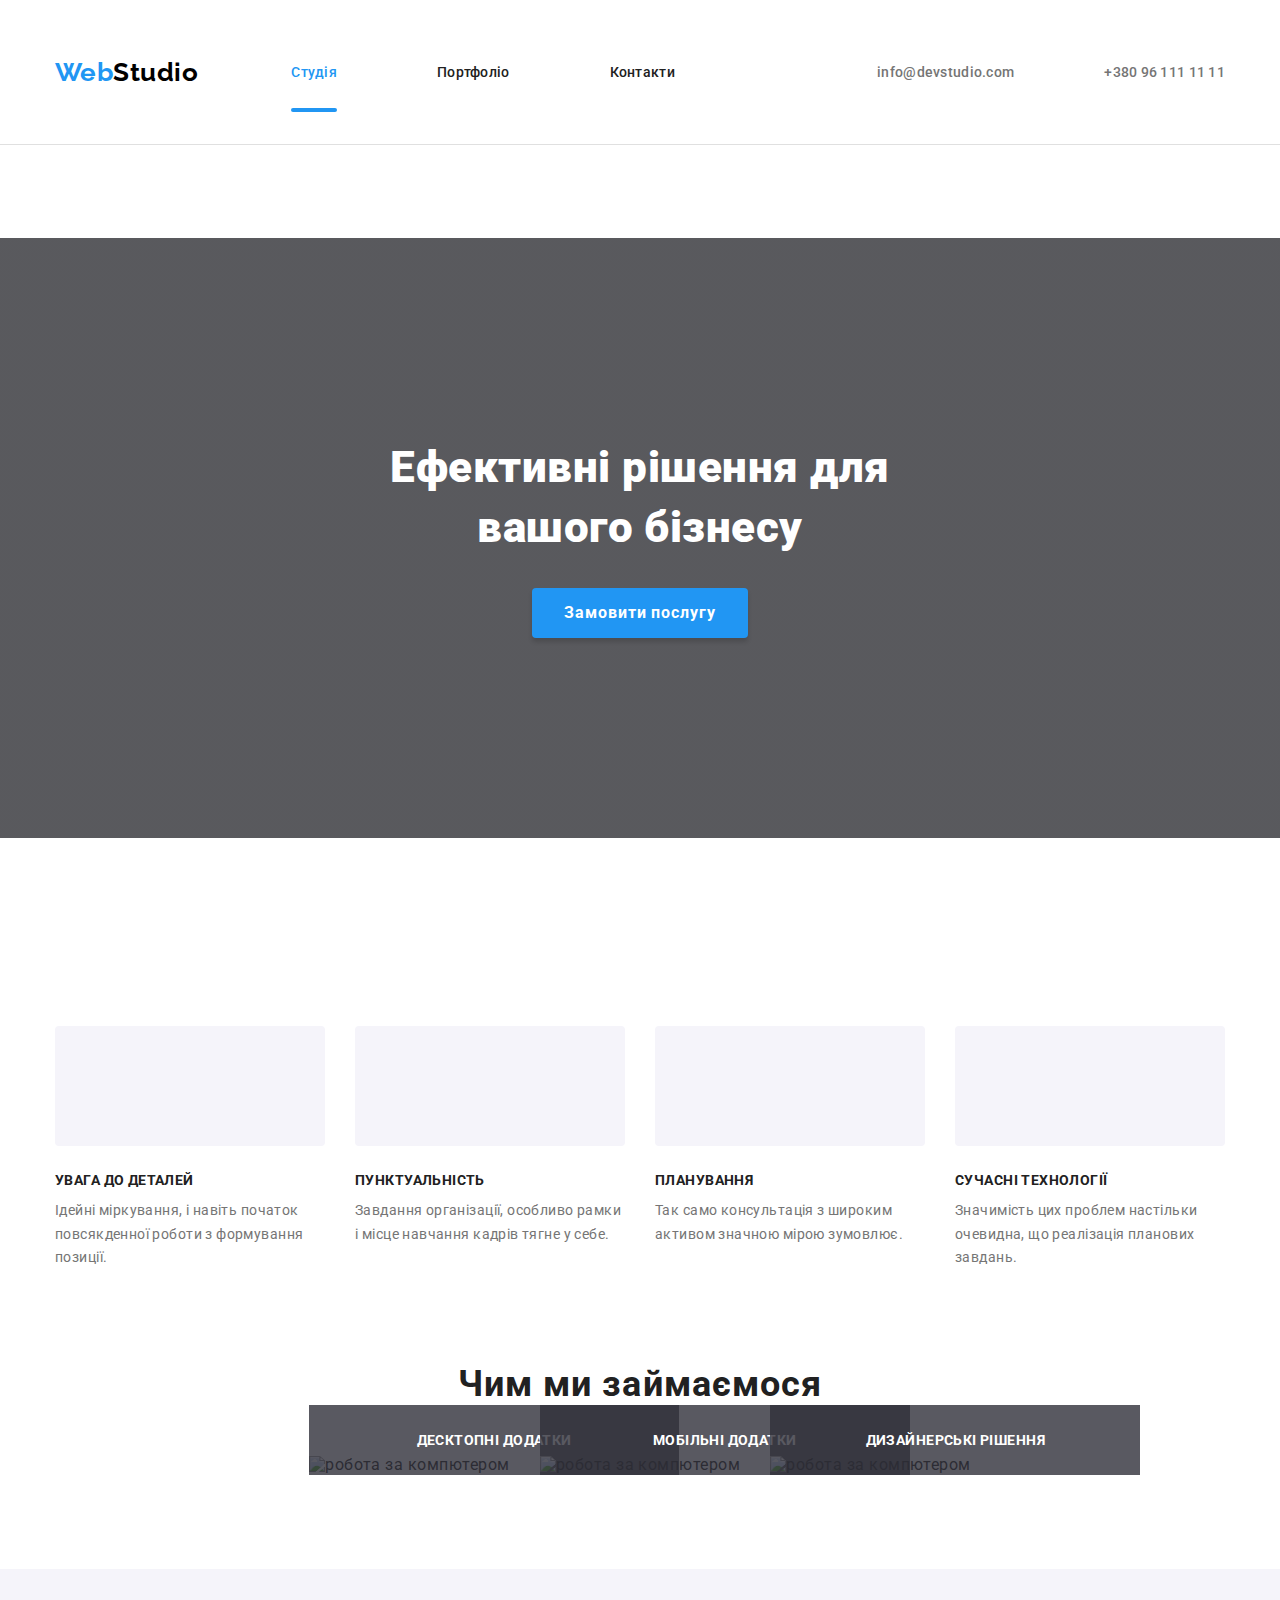
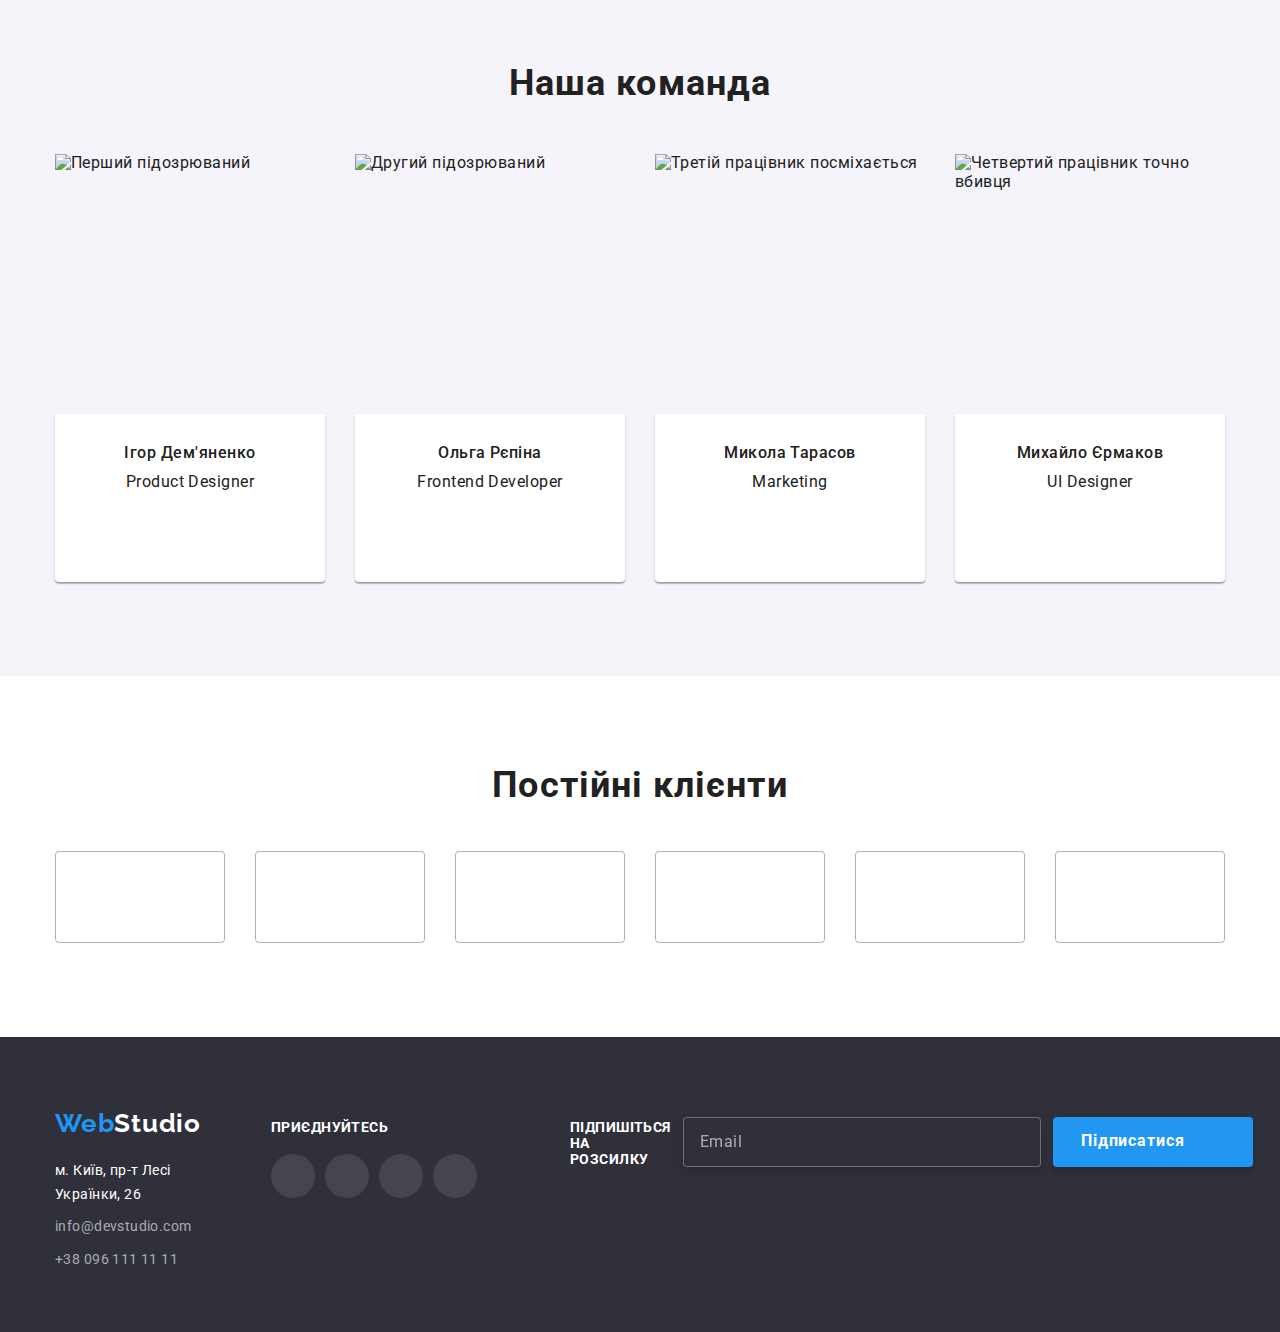
==== commit a5e2bbcd: "v8.12" ====
--- a/index.html
+++ b/index.html
@@ -672,75 +672,72 @@
     
         </div>
     </footer>
-
     <div class="backdrop is-hidden" data-modal>
         <div class="modal">
-            
-            <button type="button" class="modal-close-btn" data-modal-close >
-                <svg class="modal-icon-close" width="18" height="18">
-                    <use href="./images/Vectorr.svg#close"></use>
+            <p class="modal__title">Залиште свої дані, ми вам передзвонимо</p>
+            <form class="order-form">
+            <div class="wrap">
+                <label class="order-form__label" for="name">Ім'я </label>
+                <input type="text" name="name" class="order-form__input" required id="name" />
+                <svg class="order-form__icon" width="18" height="18">
+                <use href="./images/icons-modal.svg#icon-username"></use>
                 </svg>
-                
+            </div>
+
+            <div class="wrap">
+                <label class="order-form__label" for="tel">Телефон </label>
+                <input type="tel" name="phone" class="order-form__input" required id="tel" />
+                <svg class="order-form__icon" width="18" height="18">
+                <use href="./images/icons-modal.svg#icon-tel"></use>
+                </svg>
+            </div>
+
+            <div class="wrap">
+                <label class="order-form__label" for="mail">Пошта </label>
+                <input type="email" name="mail" class="order-form__input" required id="mail" />
+                <svg class="order-form__icon" width="18" height="18">
+                <use href="./images/icons-modal.svg#icon-mail"></use>
+                </svg>
+            </div>
+
+            <div class="wrap text-wrap">
+                <label class="order-form__label" for="text">Коментар </label>
+                <textarea
+                name="comment"
+                class="order-form__text"
+                placeholder="Введіть текст"
+                id="text"
+                ></textarea>
+            </div>
+
+            <input
+                type="checkbox"
+                name="agreement"
+                value="agreement"
+                class="agreement"
+                id="policy"
+                required
+            />
+            <label class="agreement__label" for="policy">
+                Погоджуюся з розсилкою та приймаю
+                <span
+                ><a href="#" class="agreement__link" target="_blank" rel="noreferrer noopener"
+                    >Умови договору</a
+                ></span
+                >
+            </label>
+
+            <button type="submit" class="agreement__button btn">Відправити</button>
+            </form>
+
+            <button type="button" class="close-button" data-modal-close>
+            <svg class="close-button__icon" width="11" height="11">
+                <use href="./images/Vectorr.svg#close"></use>
+            </svg>
             </button>
-
-            <h2>Залиште свої дані, ми вам передзвонимо</h2>
-            <form class="js-speaker-form">
-                
-                <label for="name" class="form-label">Ім'я</label>
-                <div class="input-wrap">
-                    <input type="text" class="modal-input" placeholder="Андрій Андрійович" name="name" id="name" required  autocomplete="on">
-                        <svg class="modal-icons">
-                            <use href="./images/icons-modal.svg#icon-username" width="12" height="12"></use>
-                        </svg>
-                    </input>
-                </div>
-
-                
-                <label class="form-label" for="tel">Телефон</label>
-                <div class="input-wrap">
-                    <input type="tel" class="modal-input" placeholder="(+380) 96-111-11-11" name="tel" id="tel" required  autocomplete="on">
-                        <svg class="modal-icons">
-                            <use href="./images/icons-modal.svg#icon-tel" width="12" height="12"></use>
-                        </svg>
-                    </input>
-                </div>
-                
-                
-                    <label class="form-label" for="email">Пошта</label>
-                    <div class="input-wrap">
-                        <input type="email" class="modal-input" placeholder="example@gmail.com" name="email" id="email" required autocomplete="on">
-                            <svg class="modal-icons">
-                                <use href="./images/icons-modal.svg#icon-mail" width="12" height="12"></use>
-                            </svg>
-                        </input>    
-                    </div>
-
-
-                <label class="form-label" for="comment">Коментар</label>
-                <textarea class="comment-textarea" name="comment" id="comment" cols="30" rows="8" placeholder="Введіть текст"></textarea>
-                
-
-                <div class="form-checkbox">
-                        <input type="checkbox" name="user-checkbox" id="user-checkbox" class="form-checkbox-input visually-hidden" required>
-                            
-                        <label for="user-checkbox" class="form-policy-label">
-                            <span>
-                                <svg class="form-policy-icon">
-                                    <use href="./images/icons.svg#icon-confirm" width="16" height="15"></use>
-                                </svg>
-                            </span>
-                            Погоджуюся з розсилкою та приймаю&nbsp;<a href="https://www.skoda-auto.ua/_doc/a0b0174e-37a1-4976-842e-253e3d23a8e7" target="_blank " rel="noreferrer noopener" class="form-policy-link"> Умови договору</a>
-                        </label>
-                </div>
-
-
-                <button type="submit" class="btn-from-submit">Відправити</button>
-
-            </form>
-                
-           
         </div>
-    </div>
+        </div>
+    
             <div class="menu js-menu-container" id="mobile-menu">
                 <div class="menu__container">
                     <button class="menu-toggle js-close-menu">
@@ -796,3 +793,72 @@
 </html>
 
 
+<!---<div class="backdrop is-hidden" data-modal>
+        <div class="modal">
+            
+            <button type="button" class="modal-close-btn" data-modal-close >
+                <svg class="modal-icon-close" width="18" height="18">
+                    <use href="./images/Vectorr.svg#close"></use>
+                </svg>
+                
+            </button>
+
+            <h2 class="modal__title">Залиште свої дані, ми вам передзвонимо</h2>
+            <form class="js-speaker-form">
+                
+                <div class="input-wrap">
+                <label for="name" class="form-label">Ім'я</label>
+                
+                    <input type="text" class="modal-input" placeholder="Андрій Андрійович" name="name" id="name" required  autocomplete="on">
+                        <svg class="modal-icons">
+                            <use href="./images/icons-modal.svg#icon-username" width="12" height="12"></use>
+                        </svg>
+                    </input>
+                </div>
+
+                
+                <label class="form-label" for="tel">Телефон</label>
+                <div class="input-wrap">
+                    <input type="tel" class="modal-input" placeholder="(+380) 96-111-11-11" name="tel" id="tel" required  autocomplete="on">
+                        <svg class="modal-icons">
+                            <use href="./images/icons-modal.svg#icon-tel" width="12" height="12"></use>
+                        </svg>
+                    </input>
+                </div>
+                
+                
+                    <label class="form-label" for="email">Пошта</label>
+                    <div class="input-wrap">
+                        <input type="email" class="modal-input" placeholder="example@gmail.com" name="email" id="email" required autocomplete="on">
+                            <svg class="modal-icons">
+                                <use href="./images/icons-modal.svg#icon-mail" width="12" height="12"></use>
+                            </svg>
+                        </input>    
+                    </div>
+
+
+                <label class="form-label" for="comment">Коментар</label>
+                <textarea class="comment-textarea" name="comment" id="comment" cols="30" rows="8" placeholder="Введіть текст"></textarea>
+                
+
+                <div class="form-checkbox">
+                        <input type="checkbox" name="user-checkbox" id="user-checkbox" class="form-checkbox-input visually-hidden" required>
+                            
+                        <label for="user-checkbox" class="form-policy-label">
+                            <span>
+                                <svg class="form-policy-icon">
+                                    <use href="./images/icons.svg#icon-confirm" width="16" height="15"></use>
+                                </svg>
+                            </span>
+                            Погоджуюся з розсилкою та приймаю&nbsp;<a href="https://www.skoda-auto.ua/_doc/a0b0174e-37a1-4976-842e-253e3d23a8e7" target="_blank " rel="noreferrer noopener" class="form-policy-link"> Умови договору</a>
+                        </label>
+                </div>
+
+
+                <button type="submit" class="btn-from-submit">Відправити</button>
+
+            </form>
+                
+           
+        </div>
+    </div>--> --- a/css/main.min.css
+++ b/css/main.min.css
@@ -1 +1 @@
-a{text-decoration:none}li{list-style:none}h1,h2,h3,h4,h5,h6,p,ul{margin:0;padding:0}.section{padding-bottom:94px;padding-top:94px}button{cursor:pointer}img{display:block;max-width:100%;height:auto;width:100%}.conteiner{padding:0px 15px;align-items:center;margin-left:auto;margin-right:auto}@media screen and (min-width: 480px){.conteiner{max-width:480px}}@media screen and (min-width: 768px){.conteiner{max-width:768px}}@media screen and (min-width: 1200px){.conteiner{max-width:1200px}}.menu-toggle__icon{fill:#212121;transition-property:fill;transition-duration:250ms;transition-timing-function:cubic-bezier(0.4, 0, 0.2, 1)}.menu-toggle{position:absolute;top:0;right:15px;min-height:40px;min-width:40px;padding:10px 0;margin-left:0;background-color:rgba(0,0,0,0);border:none}.menu-toggle:hover .menu-toggle__icon,.menu-toggle:focus .menu-toggle__icon{fill:#2196f3}@media screen and (min-width: 768px){.menu-toggle{display:none}}.menu{position:fixed;top:0;left:0;width:100vw;height:100vh;padding:48px 40px;background-color:#fff;z-index:100;visibility:hidden}.menu__container{padding:0;height:100%;display:flex;flex-direction:column;justify-content:space-between;overflow:auto}.menu.is-open{visibility:visible}.menu-links{display:flex;flex-direction:column;gap:32px}.menu-links__link{font-weight:500;font-size:40px;line-height:1.175;letter-spacing:.02em;color:#212121;transition-property:color;transition-duration:250ms;transition-timing-function:cubic-bezier(0.4, 0, 0.2, 1)}.menu-links__link:hover,.menu-links__link:focus,.menu-links__link--current{color:#2196f3}.menu-contacts{display:flex;flex-direction:column-reverse;gap:32px}.menu-contacts__link--address,.menu-contacts__link--phone-number{display:flex;align-items:center;font-weight:500;font-size:24px;line-height:1.1666666667;letter-spacing:.02em;color:#212121;transition-property:color;transition-duration:250ms;transition-timing-function:cubic-bezier(0.4, 0, 0.2, 1)}.menu-contacts__link--address:hover,.menu-contacts__link--address:focus,.menu-contacts__link--phone-number:hover,.menu-contacts__link--phone-number:focus{color:#2196f3}.menu-contacts__link--phone-number{font-size:34px;line-height:1.1764705882;color:#2196f3}.menu-socials{max-width:100%;display:flex;gap:10px}.menu-socials__item{padding-right:10px;border-right:1px solid rgba(33,33,33,.2)}.menu-socials__item:last-child{padding-right:0;border-right:none}.menu-socials__link{max-width:100%;display:block;font-weight:500;font-size:18px;line-height:1.2222222222;letter-spacing:.02em;color:#2196f3}.visually-hidden{position:absolute;width:1px;height:1px;margin:-1px;border:0;padding:0;white-space:nowrap;-webkit-clip-path:inset(100%);clip-path:inset(100%);clip:rect(0 0 0 0);overflow:hidden}.header{box-shadow:0px 1px 0px rgba(0,0,0,.12)}.header-box{display:flex;justify-content:space-between}@media screen and (min-width: 768px){.header-box{align-items:center;justify-content:space-between}}.header__logo-studio{display:flex;padding:16px 0;font-family:"Raleway";font-style:normal;font-weight:700;font-size:24px;line-height:1.1666666667;color:#000;text-decoration:none}@media screen and (min-width: 768px){.header__logo-studio{padding:26px 0;margin-right:88px}}@media screen and (min-width: 1200px){.header__logo-studio{margin-right:93px;padding:24px 0;font-size:26px;line-height:1.1923076923}}.header__logo-web{color:#2196f3;font-family:"Raleway";font-style:normal;font-weight:700;font-size:26px;line-height:1.19}.site-nav{display:flex;margin-left:auto;margin:0}@media screen and (max-width: 768px){.site-nav{display:none}}@media screen and (min-width: 768px){.site-nav{display:flex;gap:50px}}.site-nav li{margin-right:50px}.site-nav .site-nav__item:last-child{margin:0px}.site-nav__link{position:relative;font-family:"Roboto";font-style:normal;font-weight:500;font-size:14px;line-height:1.14;letter-spacing:.02em;color:#212121;padding:32px 0px;display:block}.site-nav__link::after{position:absolute;content:"";width:100%;height:4px;display:block;border-radius:2px;background-color:#2196f3;bottom:0;left:0;opacity:0;transition:250ms cubic-bezier(0.4, 0, 0.2, 1)}.site-nav__link:hover::after{opacity:1}.site-nav__link--current::after{opacity:1}.site-nav__link-current{color:#2196f3}.site-nav__link:hover,.site-nav__link:focus{color:#2196f3;transition:250ms cubic-bezier(0.4, 0, 0.2, 1)}@media screen and (min-width: 768px){.site-nav__link{position:relative;display:block;padding-top:32px;padding-bottom:32px;font-weight:500;font-size:14px;line-height:1.1428571429;letter-spacing:.02em;color:#212121;transition-property:color;transition-duration:250ms;transition-timing-function:cubic-bezier(0.4, 0, 0.2, 1)}.site-nav__link:hover,.site-nav__link:focus,.site-nav__link--current{color:#2196f3}.site-nav__link--current::after{content:"";position:absolute;bottom:0;display:block;width:100%;height:4px;background-color:#2196f3;border-radius:2px}}.contacts{display:flex;margin-left:auto}.contacts .site-nav__item+.site-nav__item{margin-left:34px}@media screen and (max-width: 768px){.contacts{display:none}}@media screen and (min-width: 768px){.contacts{display:flex;flex-direction:column;gap:10px;margin-left:auto;padding:21px 0}}@media screen and (min-width: 1200px){.contacts{flex-direction:row;gap:40px;padding:32px 0}}.contacts__mailto-link{font-family:"Roboto";font-style:normal;font-weight:500;font-size:14px;line-height:1.14;letter-spacing:.02em;color:#757575;padding:32px 0px;display:flex;align-items:center;margin-right:30px}.contacts__mailto-link:hover,.contacts__mailto-link:focus{color:#2196f3;transition:250ms cubic-bezier(0.4, 0, 0.2, 1)}@media screen and (min-width: 768px){.contacts__mailto-link{display:flex;align-items:center;font-weight:500;font-size:12px;line-height:1.1666666667;letter-spacing:.02em;color:#757575;transition-property:color;transition:250ms cubic-bezier(0.4, 0, 0.2, 1)}.contacts__mailto-link:hover,.contacts__mailto-link:focus{color:#2196f3}}@media screen and (min-width: 1200px){.contacts__mailto-link{font-size:14px;line-height:1.1428571429}}.contacts__tel-link{font-family:"Roboto";font-style:normal;font-weight:500;font-size:14px;line-height:1.14;letter-spacing:.02em;color:#757575;padding:32px 0px;display:flex;align-items:center}.contacts__tel-link:hover,.contacts__tel-link:focus{color:#2196f3;transition:250ms cubic-bezier(0.4, 0, 0.2, 1)}@media screen and (min-width: 768px){.contacts__tel-link{display:flex;align-items:center;font-weight:500;font-size:12px;line-height:1.1666666667;letter-spacing:.02em;color:#757575;transition-property:color;transition:250ms cubic-bezier(0.4, 0, 0.2, 1)}.contacts__tel-link:hover,.contacts__tel-link:focus{color:#2196f3}}@media screen and (min-width: 1200px){.contacts__tel-link{font-size:14px;line-height:1.1428571429}}.contacts__icons{fill:#afb1b8;margin-right:10px}.contacts__mailto-link:hover .contacts__icons{fill:#2196f3;transition:250ms cubic-bezier(0.4, 0, 0.2, 1)}.contacts__mailto-link:focus .contacts__icons{fill:#2196f3;transition:250ms cubic-bezier(0.4, 0, 0.2, 1)}.contacts__tel-link:hover .contacts__icons{fill:#2196f3;transition:250ms cubic-bezier(0.4, 0, 0.2, 1)}.contacts__tel-link:focus .contacts__icons{fill:#2196f3;transition:250ms cubic-bezier(0.4, 0, 0.2, 1)}@media screen and (min-width: 768px){.contacts__icons{display:block;margin-right:8px;fill:currentColor}.contacts__icons.envelope{width:14px;height:10px}.contacts__icons.telephone{width:10px;height:14px}}@media screen and (min-width: 1200px){.contacts__icons{margin-right:10px;fill:currentColor}.contacts__icons.envelope{width:16px;height:12px}.contacts__icons.telephone{width:10px;height:16px}}.tittle-section{margin-left:auto;margin-right:auto}.tittle-conteiner{max-width:100%;padding-top:118px;padding-bottom:118px;background-color:#757575;background-repeat:no-repeat;background-size:cover;text-align:center;background-image:linear-gradient(to right, rgba(47, 48, 58, 0.4), rgba(47, 48, 58, 0.4)),url(../images/mainbckg.jpg)}@media(min-device-pixel-ratio: 2),(-webkit-min-device-pixel-ratio: 2),(min-resolution: 192dpi),(min-resolution: 2dppx){.tittle-conteiner{background-image:linear-gradient(to right, rgba(47, 48, 58, 0.4), rgba(47, 48, 58, 0.4)),url(../images/hero-mob@2x.jpg)}}@media(min-device-pixel-ratio: 3),(-webkit-min-device-pixel-ratio: 3),(min-resolution: 288dpi),(min-resolution: 3dppx){.tittle-conteiner{background-image:linear-gradient(to right, rgba(47, 48, 58, 0.4), rgba(47, 48, 58, 0.4)),url(../images/hero-mob@3x.jpg)}}@media screen and (min-width: 480px){.tittle-conteiner{background-image:linear-gradient(to right, rgba(47, 48, 58, 0.4), rgba(47, 48, 58, 0.4)),url(../images/hero-tab.jpg)}}@media screen and (min-width: 480px)and (min-device-pixel-ratio: 2),screen and (min-width: 480px)and (-webkit-min-device-pixel-ratio: 2),screen and (min-width: 480px)and (min-resolution: 192dpi),screen and (min-width: 480px)and (min-resolution: 2dppx){.tittle-conteiner{background-image:linear-gradient(to right, rgba(47, 48, 58, 0.4), rgba(47, 48, 58, 0.4)),url(../images/hero-tab@2x.jpg)}}@media screen and (min-width: 480px)and (min-device-pixel-ratio: 3),screen and (min-width: 480px)and (-webkit-min-device-pixel-ratio: 3),screen and (min-width: 480px)and (min-resolution: 288dpi),screen and (min-width: 480px)and (min-resolution: 3dppx){.tittle-conteiner{background-image:linear-gradient(to right, rgba(47, 48, 58, 0.4), rgba(47, 48, 58, 0.4)),url(../images/hero-tab@3x.jpg)}}@media screen and (min-width: 768px){.tittle-conteiner{background-image:linear-gradient(to right, rgba(47, 48, 58, 0.4), rgba(47, 48, 58, 0.4)),url(../images/hero.jpg)}}@media screen and (min-width: 768px)and (min-device-pixel-ratio: 2),screen and (min-width: 768px)and (-webkit-min-device-pixel-ratio: 2),screen and (min-width: 768px)and (min-resolution: 192dpi),screen and (min-width: 768px)and (min-resolution: 2dppx){.tittle-conteiner{background-image:linear-gradient(to right, rgba(47, 48, 58, 0.4), rgba(47, 48, 58, 0.4)),url(../images/hero@2x.jpg)}}@media screen and (min-width: 768px)and (min-device-pixel-ratio: 3),screen and (min-width: 768px)and (-webkit-min-device-pixel-ratio: 3),screen and (min-width: 768px)and (min-resolution: 288dpi),screen and (min-width: 768px)and (min-resolution: 3dppx){.tittle-conteiner{background-image:linear-gradient(to right, rgba(47, 48, 58, 0.4), rgba(47, 48, 58, 0.4)),url(../images/hero@3x.jpg)}}@media screen and (min-width: 1200px){.tittle-conteiner{max-width:1600px;padding-top:200px;padding-bottom:200px}}.tittle-section__heading{font-family:"Roboto";font-style:normal;font-weight:900;font-size:44px;line-height:1.36;color:#fff;text-align:center;margin-left:auto;margin-right:auto}.tittle-section__button{background-color:#2196f3;box-shadow:0px 4px 4px rgba(0,0,0,.15);border-radius:4px;border:none;font-family:"Roboto";font-style:normal;font-weight:700;line-height:1.875;color:#fff;display:block;padding:10px 32px 10px 32px;margin-left:auto;margin-right:auto;cursor:pointer;margin-top:30px}.tittle-section__button:hover{background-color:#4682b4;transition:250ms cubic-bezier(0.4, 0, 0.2, 1)}.section-advantages li{margin-left:30px;width:270px}.section-advantages h3{font-family:"Roboto";font-style:normal;font-weight:700;font-size:14px;line-height:1.14;letter-spacing:.03em;text-transform:uppercase;margin-bottom:10px}.section-advantages p{font-family:"Roboto";font-style:normal;font-weight:400;font-size:14px;line-height:1.71;letter-spacing:.03em;color:#757575}.section-advantages__box{background:#f5f4fa;border-radius:4px;display:flex;align-items:center;justify-content:center;width:270px;height:120px;gap:35px;margin-bottom:27px}.section-advantages__list{display:flex;justify-content:center}.section-advantages__list li:first-child{margin:0}.tittle-photo{padding-top:0px}.conteiner-two{width:1200px;margin-left:auto;margin-right:auto;align-items:center}.conteiner-two h2{font-family:"Roboto";font-style:normal;font-weight:700;font-size:36px;line-height:1.16;letter-spacing:.03em;color:#212121;text-align:center;margin-bottom:50px}.displayed-foto{display:flex;justify-content:center}.displayed-foto .displayed:last-child{margin:0px}.displayed-foto .displayed{margin-right:30px}.displayed-thumb{position:relative}.displayed-thumb .box-bkg{position:absolute;background:rgba(47,48,58,.8);width:370px;height:70px;bottom:0}.displayed-thumb .box-bkg h3{position:absolute;top:50%;left:50%;transform:translate(-50%, -50%);font-family:"Roboto";font-style:normal;font-weight:700;font-size:14px;line-height:.87;text-align:center;letter-spacing:.03em;text-transform:uppercase;color:#fff}.team{background:#f5f4fa}.team h2{font-family:"Roboto";font-style:normal;font-weight:700;font-size:36px;line-height:1.16;letter-spacing:.03em;color:var(--tittle-text-color);margin-bottom:50px;text-align:center}.team h3{font-family:"Roboto";font-style:normal;font-weight:500;font-size:16px;line-height:1.18;letter-spacing:.03em;text-align:center;color:var(--tittle-text-color);margin-bottom:10px}.team li{background-color:#fff}.team p{font-family:"Roboto";font-style:normal;font-weight:400;font-size:16px;line-height:1.18;letter-spacing:.03em;color:var(--paragraf-text-color);text-align:center;margin-bottom:16px}.our-team{display:flex;justify-content:center}.our-team .team-card:first-child{margin:0}.team-card{margin-left:30px}.team-card img{display:block;max-width:270px;height:260px;background:#f5f4fa}.div-team-card{background:#fff;box-shadow:0px 1px 3px rgba(0,0,0,.12),0px 1px 1px rgba(0,0,0,.14),0px 2px 1px rgba(0,0,0,.2);border-radius:0px 0px 4px 4px;background:#fff;padding-bottom:30px;padding-top:30px}.cards-soc-list{display:flex;justify-content:center;gap:10px}.cards-soc-item{width:44px;height:44px}.cards-soc-link{width:100%;height:100%;border-radius:50%;display:flex;align-items:center;justify-content:center}.cards-soc-link:hover{background-color:#2196f3;transition:250ms cubic-bezier(0.4, 0, 0.2, 1)}.cards-soc-link:focus{background-color:#2196f3;transition:250ms cubic-bezier(0.4, 0, 0.2, 1)}.cards-soc-link:focus .cards-soc-icons{fill:#fff;transition:250ms cubic-bezier(0.4, 0, 0.2, 1)}.cards-soc-link:hover .cards-soc-icons{fill:#fff;transition:250ms cubic-bezier(0.4, 0, 0.2, 1)}.cards-soc-icons{fill:#afb1b8}.regular-customers{font-family:"Roboto";font-style:normal;font-weight:700;font-size:36px;line-height:42px;text-align:center;letter-spacing:.03em;color:#212121}.regular-customers h2{margin-bottom:50px;font-family:"Roboto";font-style:normal;font-weight:700;font-size:36px;line-height:.85;text-align:center;letter-spacing:.03em}.regular-customers-list{display:flex;justify-content:center;gap:30px}.regular-customers-item{min-width:170px;height:92px;border:1px solid #afb1b8;border-radius:4px}.regular-customers-item:hover{border-color:#2196f3;transition:250ms cubic-bezier(0.4, 0, 0.2, 1)}.regular-customers-item:hover .regular-customers-icons{fill:#2196f3;transition:250ms cubic-bezier(0.4, 0, 0.2, 1)}.regular-customers-item:focus{border-color:#2196f3;transition:250ms cubic-bezier(0.4, 0, 0.2, 1)}.regular-customers-item:focus .regular-customers-icons{fill:#2196f3;transition:250ms cubic-bezier(0.4, 0, 0.2, 1)}.regular-customers-icons{width:106px;height:60px}.regular-customers-icons{fill:#afb1b8}.regular-customers-link{width:100%;height:100%;display:flex;align-items:center;justify-content:center}.footer{background-color:#2f303a;padding-top:60px;padding-bottom:60px;display:flex}.footer-adress{font-family:"Roboto";font-style:normal;font-weight:400;font-size:14px;line-height:1.71;letter-spacing:.03em;color:#fff}.footer-adress:hover{color:#2196f3;transition:250ms cubic-bezier(0.4, 0, 0.2, 1)}.footer-adress:focus{color:#2196f3;transition:250ms cubic-bezier(0.4, 0, 0.2, 1)}.logo-studio-footer{color:#fff;font-family:"Raleway";font-style:normal;font-weight:700;font-size:26px;line-height:1.19;letter-spacing:.03em;margin-bottom:20px;display:block}.link-footer-css li{margin-bottom:9px}.link-footer-css li:last-child{margin:0px}.logo-web-footer{color:#2196f3;font-family:"Raleway";font-style:normal;font-weight:700;font-size:26px;line-height:1.19}.link-footer{font-family:"Roboto";font-style:normal;font-weight:400;font-size:14px;line-height:1.71;letter-spacing:.03em;color:rgba(255,255,255,.6)}.link-footer:hover{color:#2196f3;transition:250ms cubic-bezier(0.4, 0, 0.2, 1)}.link-footer:focus{color:#2196f3;transition:250ms cubic-bezier(0.4, 0, 0.2, 1)}.footer-soc-list{display:flex;gap:10px}.footer-soc-link{padding:12px;width:100%;height:100%;border-radius:50%;display:flex;align-items:center;justify-content:center;padding:12px;background:rgba(255,255,255,.1)}.footer-soc-link:hover{background:#2196f3;transition:250ms cubic-bezier(0.4, 0, 0.2, 1)}.footer-soc-link:focus{background:#2196f3;transition:250ms cubic-bezier(0.4, 0, 0.2, 1)}.footer-soc-item .footer-soc-icons{fill:#fff}.text-footer{margin-right:70px}.footer-soc-links h2{font-family:"Roboto";font-style:normal;font-weight:700;font-size:14px;line-height:.85;letter-spacing:.03em;text-transform:uppercase;text-align:center;color:#fff;margin-bottom:20px;text-align:left}.subscribe-icon{margin-left:10px;display:flex;align-items:center;text-align:center;width:24px;height:24px}@media screen and (max-width: 768px){.subscribe-tg{width:100%}}.subscribe-tg-form{margin-left:93px;width:auto;display:flex;flex-direction:column;gap:20px;align-items:center}@media screen and (max-width: 768px){.subscribe-tg-form{width:100%}}@media screen and (min-width: 1200px){.subscribe-tg-form{display:flex;flex-direction:row;align-items:flex-end;gap:12px}}.subscribe-box{display:flex;margin-top:20px}.subscribe-box input::-moz-placeholder{font-family:"Roboto";font-style:normal;font-weight:400;font-size:16px;line-height:20px;display:flex;align-items:center;letter-spacing:.03em;color:rgba(255,255,255,.6)}.subscribe-box input:-ms-input-placeholder{font-family:"Roboto";font-style:normal;font-weight:400;font-size:16px;line-height:20px;display:flex;align-items:center;letter-spacing:.03em;color:rgba(255,255,255,.6)}.subscribe-box input::placeholder{font-family:"Roboto";font-style:normal;font-weight:400;font-size:16px;line-height:20px;display:flex;align-items:center;letter-spacing:.03em;color:rgba(255,255,255,.6)}.subscribe-tg-form label{font-family:"Roboto";font-style:normal;font-weight:700;font-size:14px;line-height:16px;letter-spacing:.03em;text-transform:uppercase;color:#fff}.subscribe-tg-form input{width:358px;height:50px;background:#2f303a;border:1px solid rgba(255,255,255,.3);filter:drop-shadow(0px 4px 4px rgba(0, 0, 0, 0.15));border-radius:4px;margin-right:12px;color:rgba(255,255,255,.6);padding:15px 0 15px 16px}.subscribe-tg-form button{width:200px;height:50px;background:#2196f3;box-shadow:0px 4px 4px rgba(0,0,0,.15);border-radius:4px;border:none;font-family:"Roboto";font-style:normal;font-weight:700;font-size:16px;line-height:.53;display:flex;align-items:center;text-align:center;letter-spacing:.06em;padding:13px 28px 13px 28px;color:#fff;cursor:pointer}.subscribe-tg-form:hover button{background-color:#4682b4;transition:250ms cubic-bezier(0.4, 0, 0.2, 1)}.conteiner-footer{position:relative;width:1200px;margin-left:auto;margin-right:auto;display:flex;align-items:baseline}.backdrop{position:fixed;top:0;left:0;width:100%;height:100%;background:rgba(0,0,0,.2);transition-property:opacity,visibility;transition-duration:250ms;transition-timing-function:cubic-bezier(0.4, 0, 0.2, 1);padding:93px 15px;overflow-y:scroll}.backdrop.is-hidden{visibility:hidden;opacity:1;pointer-events:none}@media screen and (min-width: 768px){.backdrop{padding:207px 159px}}.modal{position:absolute;top:50%;left:50%;transform:translate(-50%, -50%) scale(0.5);transition-property:transform,opacity;transition-duration:250ms;transition-timing-function:cubic-bezier(0.4, 0, 0.2, 1);padding:20px;min-width:528px;min-height:581px;background:#fff;border-radius:4px;box-shadow:0px 1px 3px rgba(0,0,0,.12),0px 1px 1px rgba(0,0,0,.14),0px 2px 1px rgba(0,0,0,.2)}.modal h2{margin-bottom:12px;font-weight:700;font-size:20px;line-height:1.5;text-align:center;color:#212121}@media screen and (min-width: 480px){.modal h2{min-width:350px}}@media screen and (min-width: 1200px){.modal h2{max-width:448px;line-height:1.15}}@media screen and (min-width: 480px){.modal{position:absolute;top:50%;left:50%;transform:translate(-50%, -50%);max-width:450px;width:100%;opacity:1;transform:translate(-50%, -50%) scale(1)}}@media screen and (min-width: 1200px){.modal{min-height:581px;min-width:528px}}.modal-close-btn{display:flex;align-items:center;width:30px;height:30px;background:#fff;border:1px solid rgba(0,0,0,.1);border-radius:50%;fill:#212121;position:absolute;top:8px;right:8px;cursor:pointer}.modal-close-btn:hover{color:#2196f3;transition:250ms cubic-bezier(0.4, 0, 0.2, 1)}.modal-close-btn:hover+.modal-icon-close{fill:#2196f3;transition:250ms cubic-bezier(0.4, 0, 0.2, 1)}.modal-close-btn:focus{color:#2196f3;transition:cubic-bezier(0.4, 0, 0.2, 1);outline:none}.modal-close-btn:focus+.modal-icon-close{fill:#2196f3;transition:250ms cubic-bezier(0.4, 0, 0.2, 1)}.modal-icon-close{fill:currentColor;padding-top:3px;padding-left:2px;padding-right:2px}.form-label{font-family:"Roboto";font-style:normal;font-weight:400;font-size:12px;line-height:.85;letter-spacing:.01em;color:#757575;display:flex;flex-direction:column;margin-bottom:4px}.modal-input{width:100%;border:1px solid rgba(33,33,33,.2);border-radius:4px;height:40px;padding-left:35px}.modal-input:hover{border-color:#2196f3;transition:250ms cubic-bezier(0.4, 0, 0.2, 1)}.modal-input:hover+.modal-icons{fill:#2196f3;transition:250ms cubic-bezier(0.4, 0, 0.2, 1)}.modal-input:focus{border-color:#2196f3;outline:none;transition:250ms cubic-bezier(0.4, 0, 0.2, 1)}.modal-input:focus+.modal-icons{fill:#2196f3;transition:250ms cubic-bezier(0.4, 0, 0.2, 1)}.js-speaker-form{padding-left:20px;padding-right:20px}.js-speaker-form input:last-child{margin:0px}.js-speaker-formlabel:last-child{margin:0px}.comment-textarea{resize:none;width:100%;height:120px;padding:12px 16px;margin-bottom:20px;border:1px solid rgba(33,33,33,.2);border-radius:4px}.comment-textarea:focus{border-color:#2196f3;outline:none;transition:250ms cubic-bezier(0.4, 0, 0.2, 1)}.comment-textarea:hover{border-color:#2196f3;transition:250ms cubic-bezier(0.4, 0, 0.2, 1)}@media screen and (min-width: 480px){.comment-textarea{min-width:370px}}@media screen and (min-width: 1200px){.comment-textarea{font-size:12px;line-height:1.1666666667;min-width:448px}}.comment-textarea::-moz-placeholder{font-size:14px;line-height:1.1428571429;letter-spacing:.01em;color:rgba(117,117,117,.5)}.comment-textarea:-ms-input-placeholder{font-size:14px;line-height:1.1428571429;letter-spacing:.01em;color:rgba(117,117,117,.5)}.comment-textarea::placeholder{font-size:14px;line-height:1.1428571429;letter-spacing:.01em;color:rgba(117,117,117,.5)}@media screen and (min-width: 1200px){.comment-textarea::-moz-placeholder{font-size:12px;line-height:1.1666666667}.comment-textarea:-ms-input-placeholder{font-size:12px;line-height:1.1666666667}.comment-textarea::placeholder{font-size:12px;line-height:1.1666666667}}.input-wrap{position:relative;margin-top:4px;margin-bottom:10px;width:100%;display:flex;flex-direction:column}.modal-icons{width:12px;height:12px;position:absolute;left:12px;top:50%;transform:translate(0%, -60%)}@media screen and (min-width: 480px){.modal-icons{min-width:370px}}@media screen and (min-width: 1200px){.modal-icons{min-width:448px}}.form-checkbox{display:flex;justify-content:center;position:relative}.form-policy-label{font-family:"Roboto";font-style:normal;font-weight:400;line-height:1.5;letter-spacing:.03em;color:#757575;display:flex;align-items:center;justify-content:center}.form-policy-label span{width:16px;height:15px;border:2px solid #212121;border-radius:2px;margin-right:8px;display:flex;align-items:center;justify-content:center;fill:rgba(0,0,0,0)}@media screen and (min-width: 1200px){.form-policy-label{font-size:14px;line-height:1}}.form-policy-icon{width:16px;height:15px;fill:#fff}.form-checkbox-input{position:absolute;top:14px;left:30px}.form-checkbox-input:checked+.form-policy-label span{background-color:#2196f3;border:none;fill:#fff}.form-policy-link{text-align:center;justify-content:center;font-family:"Roboto";font-style:normal;font-weight:400;font-size:14px;line-height:24px;letter-spacing:.03em;color:#2196f3;text-decoration:underline}@media screen and (min-width: 1200px){.form-policy-link{font-size:14px;line-height:1.7142857143}}.btn-from-submit{background:#188ce8;box-shadow:0px 4px 4px rgba(0,0,0,.15);border-radius:4px;font-family:"Roboto";font-style:normal;font-weight:700;font-size:16px;line-height:30px;letter-spacing:.06em;color:#fff;display:flex;align-items:center;text-align:center;margin-left:auto;margin-right:auto;border:none;min-width:200px;height:50px;padding:10px 52px;margin-top:40px}.btn-from-submit:hover{cursor:pointer;background-color:#4682b4;transition:250ms cubic-bezier(0.4, 0, 0.2, 1)}.buttons-filters{display:flex;justify-content:center}.buttons-filters li{margin-left:16px}.buttons-filters li:first-child{margin-left:0}.button-filter-item{background:#f5f4fa;border-radius:4px;font-family:"Roboto";font-style:normal;font-weight:500;font-size:16px;line-height:1.62;letter-spacing:.03em;border:none;color:#212121;padding:6px 22px;display:flex}.button-filter-item:focus{background-color:#2196f3;color:#fff;transition:250ms cubic-bezier(0.4, 0, 0.2, 1)}.button-filter-item:hover{background-color:#2196f3;color:#fff;transition:250ms cubic-bezier(0.4, 0, 0.2, 1)}.main-flex{display:flex;justify-content:center;width:1200px;margin-left:auto;margin-right:auto}.cards-title{display:flex;flex-wrap:wrap;margin-top:50px;justify-content:center;gap:30px}.cards{background:#fff;width:370px;height:400px}.cards:hover{transition:250ms cubic-bezier(0.4, 0, 0.2, 1);box-shadow:0px 1px 1px rgba(0,0,0,.12),0px 4px 4px rgba(0,0,0,.06),1px 4px 6px rgba(0,0,0,.16)}.cards:focus{transition:250ms cubic-bezier(0.4, 0, 0.2, 1);box-shadow:0px 1px 1px rgba(0,0,0,.12),0px 4px 4px rgba(0,0,0,.06),1px 4px 6px rgba(0,0,0,.16)}.cards a{display:block}.cards-text{padding-left:24px;padding-top:20px;padding-bottom:20px;padding-right:24px;border:1px solid #eee;border-top:none}.cards-text h2{font-family:"Roboto";font-style:normal;font-weight:700;font-size:18px;line-height:2;letter-spacing:.06em;color:#212121;margin-bottom:4px}.cards-text p{font-family:"Roboto";font-style:normal;font-weight:400;font-size:16px;line-height:1.87;letter-spacing:.03em;color:#757575}.description{position:relative;overflow:hidden}.description::before{content:"";position:absolute;background:rgba(33,150,243,.9);width:100%;height:100%;transform:translateY(101%);transition:250ms cubic-bezier(0.4, 0, 0.2, 1)}.description:hover::before{transform:translateY(0);transition:250ms cubic-bezier(0.4, 0, 0.2, 1)}.description:focus::before{transform:translateY(0);transition:250ms cubic-bezier(0.4, 0, 0.2, 1)}.description-text{position:absolute;top:0;left:0;font-family:"Roboto";font-style:normal;font-weight:400;font-size:18px;line-height:28px;padding:63px 24px;letter-spacing:.03em;color:#fff;transform:translateY(100%);transition:250ms cubic-bezier(0.4, 0, 0.2, 1)}.description-text:hover::before{transform:translateY(0);transition:250ms cubic-bezier(0.4, 0, 0.2, 1)}.description-text:focus::before{transform:translateY(0);transition:250ms cubic-bezier(0.4, 0, 0.2, 1)}.cards-link:focus .description::before{transform:translateY(0);transition:250ms cubic-bezier(0.4, 0, 0.2, 1)}.cards-link:hover .description-text{transform:translateY(0);transition:250ms cubic-bezier(0.4, 0, 0.2, 1)}.cards-link:focus .description-text{transform:translateY(0);transition:250ms cubic-bezier(0.4, 0, 0.2, 1)}.cards-link:hover .description::before{transform:translateY(0);transition:250ms cubic-bezier(0.4, 0, 0.2, 1)}/*# sourceMappingURL=main.min.css.map */+.conteiner{padding:0px 15px;align-items:center;margin-left:auto;margin-right:auto}@media screen and (min-width: 480px){.conteiner{max-width:480px}}@media screen and (min-width: 768px){.conteiner{max-width:768px}}@media screen and (min-width: 1200px){.conteiner{max-width:1200px}}.visually-hidden{position:absolute;width:1px;height:1px;margin:-1px;border:0;padding:0;white-space:nowrap;-webkit-clip-path:inset(100%);clip-path:inset(100%);clip:rect(0 0 0 0);overflow:hidden}body{margin:0;font-family:"Roboto",sans-serif;font-size:16px;letter-spacing:.03em;color:#212121}a{text-decoration:none}li{list-style:none}h1,h2,h3,h4,h5,h6,p,ul{margin:0;padding:0}.section{padding-bottom:94px;padding-top:94px}button{cursor:pointer}img{display:block;max-width:100%;height:auto;width:100%}.buttons-filters{display:flex;justify-content:center}.buttons-filters li{margin-left:16px}.buttons-filters li:first-child{margin-left:0}.tittle-section__button{padding:10px 32px;min-width:216px;display:inline-block;font-family:inherit;font-weight:700;font-size:inherit;line-height:1.875;letter-spacing:.06em;color:#fff;background-color:#2196f3;border:none;border-radius:4px;transition-property:box-shadow;transition-duration:250ms;transition-timing-function:cubic-bezier(0.4, 0, 0.2, 1)}.tittle-section__button:hover,.tittle-section__button:focus{box-shadow:0px 4px 4px rgba(0,0,0,.15)}.button-filter-item{background:#f5f4fa;border-radius:4px;font-family:"Roboto";font-style:normal;font-weight:500;font-size:16px;line-height:1.62;letter-spacing:.03em;border:none;color:#212121;padding:6px 22px;display:flex}.button-filter-item:focus{background-color:#2196f3;color:#fff;transition:250ms cubic-bezier(0.4, 0, 0.2, 1)}.button-filter-item:hover{background-color:#2196f3;color:#fff;transition:250ms cubic-bezier(0.4, 0, 0.2, 1)}.menu-toggle__icon{fill:#212121;transition-property:fill;transition-duration:250ms;transition-timing-function:cubic-bezier(0.4, 0, 0.2, 1)}.menu-toggle{position:absolute;top:0;right:15px;min-height:40px;min-width:40px;padding:10px 0;margin-left:0;background-color:rgba(0,0,0,0);border:none}.menu-toggle:hover .menu-toggle__icon,.menu-toggle:focus .menu-toggle__icon{fill:#2196f3}@media screen and (min-width: 768px){.menu-toggle{display:none}}.menu{position:fixed;top:0;left:0;width:100vw;height:100vh;padding:48px 40px;background-color:#fff;z-index:100;visibility:hidden}.menu__container{padding:0;height:100%;display:flex;flex-direction:column;justify-content:space-between;overflow:auto}.menu.is-open{visibility:visible}.menu-links{display:flex;flex-direction:column;gap:32px}.menu-links__link{font-weight:500;font-size:40px;line-height:1.175;letter-spacing:.02em;color:#212121;transition-property:color;transition-duration:250ms;transition-timing-function:cubic-bezier(0.4, 0, 0.2, 1)}.menu-links__link:hover,.menu-links__link:focus,.menu-links__link--current{color:#2196f3}.menu-contacts{display:flex;flex-direction:column-reverse;gap:32px}.menu-contacts__link--address,.menu-contacts__link--phone-number{display:flex;align-items:center;font-weight:500;font-size:24px;line-height:1.1666666667;letter-spacing:.02em;color:#212121;transition-property:color;transition-duration:250ms;transition-timing-function:cubic-bezier(0.4, 0, 0.2, 1)}.menu-contacts__link--address:hover,.menu-contacts__link--address:focus,.menu-contacts__link--phone-number:hover,.menu-contacts__link--phone-number:focus{color:#2196f3}.menu-contacts__link--phone-number{font-size:34px;line-height:1.1764705882;color:#2196f3}.menu-socials{max-width:100%;display:flex;gap:10px}.menu-socials__item{padding-right:10px;border-right:1px solid rgba(33,33,33,.2)}.menu-socials__item:last-child{padding-right:0;border-right:none}.menu-socials__link{max-width:100%;display:block;font-weight:500;font-size:18px;line-height:1.2222222222;letter-spacing:.02em;color:#2196f3}.backdrop{position:fixed;top:0;left:0;width:100%;height:100%;background-color:rgba(0,0,0,.2);transition-property:opacity,visibility;transition-duration:250ms;transition-timing-function:cubic-bezier(0.4, 0, 0.2, 1);padding:93px 15px;overflow-y:scroll}@media screen and (min-width: 768px){.backdrop{padding:207px 159px}}.is-hidden{visibility:hidden;opacity:0;pointer-events:none}.is-hidden .modal{transform:translate(-50%, -50%) scale(0.5)}.modal{position:relative;padding:40px;background-color:#fff;background-color:#fff;border-radius:4px;transition-property:transform,opacity;transition-duration:250ms;transition-timing-function:cubic-bezier(0.4, 0, 0.2, 1)}@media screen and (min-width: 480px){.modal{position:absolute;top:50%;left:50%;transform:translate(-50%, -50%);max-width:450px;width:100%;opacity:1;transform:translate(-50%, -50%) scale(1)}}@media screen and (min-width: 1200px){.modal{min-height:581px;min-width:528px}}.close-button{position:absolute;top:8px;right:8px;display:flex;align-items:center;justify-content:center;width:30px;height:30px;background-color:#fff;border-radius:50%;border:1px solid rgba(0,0,0,.1);transition-property:fill;transition-duration:250ms;transition-timing-function:cubic-bezier(0.4, 0, 0.2, 1)}.close-button:hover,.close-button:focus{fill:#2196f3}.modal__title{margin-bottom:12px;font-weight:700;font-size:20px;line-height:1.5;text-align:center;color:#212121}@media screen and (min-width: 480px){.modal__title{min-width:350px}}@media screen and (min-width: 1200px){.modal__title{max-width:448px;line-height:1.15}}.order-form{display:flex;flex-direction:column;align-items:center}.wrap{width:100%;position:relative;margin-bottom:10px;display:flex;flex-direction:column}.wrap.text-wrap{margin-bottom:30px}.order-form__label{font-size:12px;line-height:1.1666666667;letter-spacing:.01em}.order-form__icon{position:absolute;top:65%;left:5%;transform:translate(-50%, -50%);transition-property:fill;transition-duration:250ms;transition-timing-function:cubic-bezier(0.4, 0, 0.2, 1)}.order-form__input{padding-left:42px;margin-top:4px;min-width:100%;height:40px;border:1px solid rgba(33,33,33,.2);border-radius:4px;outline:rgba(0,0,0,0);transition-property:outline;transition-duration:250ms;transition-timing-function:cubic-bezier(0.4, 0, 0.2, 1)}.order-form__input:hover,.order-form__input:focus{outline:1px solid #2196f3}.order-form__input:hover+.order-form__icon,.order-form__input:hover+.order-form__icon,.order-form__input:focus+.order-form__icon,.order-form__input:focus+.order-form__icon{fill:#2196f3}@media screen and (min-width: 480px){.order-form__input{min-width:370px}}@media screen and (min-width: 1200px){.order-form__input{min-width:448px}}.order-form__text{height:120px;width:100%;padding:12px 16px;margin-top:4px;font-size:14px;line-height:1.1428571429;letter-spacing:.01em;color:#212121;border:1px solid rgba(33,33,33,.2);border-radius:4px;outline:rgba(0,0,0,0);transition-property:outline;transition-duration:250ms;transition-timing-function:cubic-bezier(0.4, 0, 0.2, 1);resize:none}@media screen and (min-width: 480px){.order-form__text{min-width:370px}}@media screen and (min-width: 1200px){.order-form__text{font-size:12px;line-height:1.1666666667;min-width:448px}}.order-form__text::-moz-placeholder{font-size:14px;line-height:1.1428571429;letter-spacing:.01em;color:rgba(117,117,117,.5)}.order-form__text:-ms-input-placeholder{font-size:14px;line-height:1.1428571429;letter-spacing:.01em;color:rgba(117,117,117,.5)}.order-form__text::placeholder{font-size:14px;line-height:1.1428571429;letter-spacing:.01em;color:rgba(117,117,117,.5)}@media screen and (min-width: 1200px){.order-form__text::-moz-placeholder{font-size:12px;line-height:1.1666666667}.order-form__text:-ms-input-placeholder{font-size:12px;line-height:1.1666666667}.order-form__text::placeholder{font-size:12px;line-height:1.1666666667}}.order-form__text:hover,.order-form__text:focus{outline:1px solid #2196f3}.agreement__label{display:flex;align-items:center;font-size:12px;line-height:1.1666666667;margin-bottom:30px}@media screen and (min-width: 1200px){.agreement__label{font-size:14px;line-height:1}}.agreement__label::before{margin-right:8px;content:"";width:16px;height:15px;border:2px solid #212121;border-radius:2px}.agreement{-webkit-appearance:none;-moz-appearance:none;appearance:none;transition-property:border;transition-duration:250ms;transition-timing-function:cubic-bezier(0.4, 0, 0.2, 1)}.agreement:focus+.agreement__label::before{border:2px solid #2196f3;border-radius:2px}.agreement:checked+.agreement__label::before{background-image:url(../images/check.svg);background-position:center;background-repeat:no-repeat;border:1px solid #2196f3;border-radius:2px}.agreement__link{margin-left:5px;font-size:12px;line-height:1.1666666667;-webkit-text-decoration-line:underline;text-decoration-line:underline;color:#2196f3;transition-property:outline;transition-duration:250ms;transition-timing-function:cubic-bezier(0.4, 0, 0.2, 1)}@media screen and (min-width: 1200px){.agreement__link{font-size:14px;line-height:1.7142857143}}.agreement__link:focus{outline:1px solid #2196f3;border-radius:2px}.agreement__button{padding-left:52px;padding-right:52px;display:flex;min-width:200px;height:50px}.header{box-shadow:0px 1px 0px rgba(0,0,0,.12)}.header-box{display:flex;justify-content:space-between}@media screen and (min-width: 768px){.header-box{align-items:center;justify-content:space-between}}.header__logo-studio{display:flex;padding:16px 0;font-family:"Raleway";font-style:normal;font-weight:700;font-size:24px;line-height:1.1666666667;color:#000;text-decoration:none}@media screen and (min-width: 768px){.header__logo-studio{padding:26px 0;margin-right:88px}}@media screen and (min-width: 1200px){.header__logo-studio{margin-right:93px;padding:24px 0;font-size:26px;line-height:1.1923076923}}.header__logo-web{color:#2196f3;font-family:"Raleway";font-style:normal;font-weight:700;font-size:26px;line-height:1.19}.site-nav{display:flex;margin-left:auto;margin:0}@media screen and (max-width: 768px){.site-nav{display:none}}@media screen and (min-width: 768px){.site-nav{display:flex;gap:50px}}.site-nav li{margin-right:50px}.site-nav .site-nav__item:last-child{margin:0px}.site-nav__link{position:relative;font-family:"Roboto";font-style:normal;font-weight:500;font-size:14px;line-height:1.14;letter-spacing:.02em;color:#212121;padding:32px 0px;display:block}.site-nav__link::after{position:absolute;content:"";width:100%;height:4px;display:block;border-radius:2px;background-color:#2196f3;bottom:0;left:0;opacity:0;transition:250ms cubic-bezier(0.4, 0, 0.2, 1)}.site-nav__link:hover::after{opacity:1}.site-nav__link--current::after{opacity:1}.site-nav__link-current{color:#2196f3}.site-nav__link:hover,.site-nav__link:focus{color:#2196f3;transition:250ms cubic-bezier(0.4, 0, 0.2, 1)}@media screen and (min-width: 768px){.site-nav__link{position:relative;display:block;padding-top:32px;padding-bottom:32px;font-weight:500;font-size:14px;line-height:1.1428571429;letter-spacing:.02em;color:#212121;transition-property:color;transition-duration:250ms;transition-timing-function:cubic-bezier(0.4, 0, 0.2, 1)}.site-nav__link:hover,.site-nav__link:focus,.site-nav__link--current{color:#2196f3}.site-nav__link--current::after{content:"";position:absolute;bottom:0;display:block;width:100%;height:4px;background-color:#2196f3;border-radius:2px}}.contacts{display:flex;margin-left:auto}.contacts .site-nav__item+.site-nav__item{margin-left:34px}@media screen and (max-width: 768px){.contacts{display:none}}@media screen and (min-width: 768px){.contacts{display:flex;flex-direction:column;gap:10px;margin-left:auto;padding:21px 0}}@media screen and (min-width: 1200px){.contacts{flex-direction:row;gap:40px;padding:32px 0}}.contacts__mailto-link{font-family:"Roboto";font-style:normal;font-weight:500;font-size:14px;line-height:1.14;letter-spacing:.02em;color:#757575;padding:32px 0px;display:flex;align-items:center;margin-right:30px}.contacts__mailto-link:hover,.contacts__mailto-link:focus{color:#2196f3;transition:250ms cubic-bezier(0.4, 0, 0.2, 1)}@media screen and (min-width: 768px){.contacts__mailto-link{display:flex;align-items:center;font-weight:500;font-size:12px;line-height:1.1666666667;letter-spacing:.02em;color:#757575;transition-property:color;transition:250ms cubic-bezier(0.4, 0, 0.2, 1)}.contacts__mailto-link:hover,.contacts__mailto-link:focus{color:#2196f3}}@media screen and (min-width: 1200px){.contacts__mailto-link{font-size:14px;line-height:1.1428571429}}.contacts__tel-link{font-family:"Roboto";font-style:normal;font-weight:500;font-size:14px;line-height:1.14;letter-spacing:.02em;color:#757575;padding:32px 0px;display:flex;align-items:center}.contacts__tel-link:hover,.contacts__tel-link:focus{color:#2196f3;transition:250ms cubic-bezier(0.4, 0, 0.2, 1)}@media screen and (min-width: 768px){.contacts__tel-link{display:flex;align-items:center;font-weight:500;font-size:12px;line-height:1.1666666667;letter-spacing:.02em;color:#757575;transition-property:color;transition:250ms cubic-bezier(0.4, 0, 0.2, 1)}.contacts__tel-link:hover,.contacts__tel-link:focus{color:#2196f3}}@media screen and (min-width: 1200px){.contacts__tel-link{font-size:14px;line-height:1.1428571429}}.contacts__icons{fill:#afb1b8;margin-right:10px}.contacts__mailto-link:hover .contacts__icons{fill:#2196f3;transition:250ms cubic-bezier(0.4, 0, 0.2, 1)}.contacts__mailto-link:focus .contacts__icons{fill:#2196f3;transition:250ms cubic-bezier(0.4, 0, 0.2, 1)}.contacts__tel-link:hover .contacts__icons{fill:#2196f3;transition:250ms cubic-bezier(0.4, 0, 0.2, 1)}.contacts__tel-link:focus .contacts__icons{fill:#2196f3;transition:250ms cubic-bezier(0.4, 0, 0.2, 1)}@media screen and (min-width: 768px){.contacts__icons{display:block;margin-right:8px;fill:currentColor}.contacts__icons.envelope{width:14px;height:10px}.contacts__icons.telephone{width:10px;height:14px}}@media screen and (min-width: 1200px){.contacts__icons{margin-right:10px;fill:currentColor}.contacts__icons.envelope{width:16px;height:12px}.contacts__icons.telephone{width:10px;height:16px}}.footer{background-color:#2f303a;padding-top:60px;padding-bottom:60px;display:flex}.footer-adress{font-family:"Roboto";font-style:normal;font-weight:400;font-size:14px;line-height:1.71;letter-spacing:.03em;color:#fff}.footer-adress:hover{color:#2196f3;transition:250ms cubic-bezier(0.4, 0, 0.2, 1)}.footer-adress:focus{color:#2196f3;transition:250ms cubic-bezier(0.4, 0, 0.2, 1)}.logo-studio-footer{color:#fff;font-family:"Raleway";font-style:normal;font-weight:700;font-size:26px;line-height:1.19;letter-spacing:.03em;margin-bottom:20px;display:block}.link-footer-css li{margin-bottom:9px}.link-footer-css li:last-child{margin:0px}.logo-web-footer{color:#2196f3;font-family:"Raleway";font-style:normal;font-weight:700;font-size:26px;line-height:1.19}.link-footer{font-family:"Roboto";font-style:normal;font-weight:400;font-size:14px;line-height:1.71;letter-spacing:.03em;color:rgba(255,255,255,.6)}.link-footer:hover{color:#2196f3;transition:250ms cubic-bezier(0.4, 0, 0.2, 1)}.link-footer:focus{color:#2196f3;transition:250ms cubic-bezier(0.4, 0, 0.2, 1)}.footer-soc-list{display:flex;gap:10px}.footer-soc-link{padding:12px;width:100%;height:100%;border-radius:50%;display:flex;align-items:center;justify-content:center;padding:12px;background:rgba(255,255,255,.1)}.footer-soc-link:hover{background:#2196f3;transition:250ms cubic-bezier(0.4, 0, 0.2, 1)}.footer-soc-link:focus{background:#2196f3;transition:250ms cubic-bezier(0.4, 0, 0.2, 1)}.footer-soc-item .footer-soc-icons{fill:#fff}.text-footer{margin-right:70px}.footer-soc-links h2{font-family:"Roboto";font-style:normal;font-weight:700;font-size:14px;line-height:.85;letter-spacing:.03em;text-transform:uppercase;text-align:center;color:#fff;margin-bottom:20px;text-align:left}.subscribe-icon{margin-left:10px;display:flex;align-items:center;text-align:center;width:24px;height:24px}@media screen and (max-width: 768px){.subscribe-tg{width:100%}}.subscribe-tg-form{margin-left:93px;width:auto;display:flex;flex-direction:column;gap:20px;align-items:center}@media screen and (max-width: 768px){.subscribe-tg-form{width:100%}}@media screen and (min-width: 1200px){.subscribe-tg-form{display:flex;flex-direction:row;align-items:flex-end;gap:12px}}.subscribe-box{display:flex;margin-top:20px}.subscribe-box input::-moz-placeholder{font-family:"Roboto";font-style:normal;font-weight:400;font-size:16px;line-height:20px;display:flex;align-items:center;letter-spacing:.03em;color:rgba(255,255,255,.6)}.subscribe-box input:-ms-input-placeholder{font-family:"Roboto";font-style:normal;font-weight:400;font-size:16px;line-height:20px;display:flex;align-items:center;letter-spacing:.03em;color:rgba(255,255,255,.6)}.subscribe-box input::placeholder{font-family:"Roboto";font-style:normal;font-weight:400;font-size:16px;line-height:20px;display:flex;align-items:center;letter-spacing:.03em;color:rgba(255,255,255,.6)}.subscribe-tg-form label{font-family:"Roboto";font-style:normal;font-weight:700;font-size:14px;line-height:16px;letter-spacing:.03em;text-transform:uppercase;color:#fff}.subscribe-tg-form input{width:358px;height:50px;background:#2f303a;border:1px solid rgba(255,255,255,.3);filter:drop-shadow(0px 4px 4px rgba(0, 0, 0, 0.15));border-radius:4px;margin-right:12px;color:rgba(255,255,255,.6);padding:15px 0 15px 16px}.subscribe-tg-form button{width:200px;height:50px;background:#2196f3;box-shadow:0px 4px 4px rgba(0,0,0,.15);border-radius:4px;border:none;font-family:"Roboto";font-style:normal;font-weight:700;font-size:16px;line-height:.53;display:flex;align-items:center;text-align:center;letter-spacing:.06em;padding:13px 28px 13px 28px;color:#fff;cursor:pointer}.subscribe-tg-form:hover button{background-color:#4682b4;transition:250ms cubic-bezier(0.4, 0, 0.2, 1)}.conteiner-footer{position:relative;width:1200px;margin-left:auto;margin-right:auto;display:flex;align-items:baseline}.tittle-section{margin-left:auto;margin-right:auto}.tittle-conteiner{max-width:100%;padding-top:118px;padding-bottom:118px;background-color:#757575;background-repeat:no-repeat;background-size:cover;text-align:center;background-image:linear-gradient(to right, rgba(47, 48, 58, 0.4), rgba(47, 48, 58, 0.4)),url(../images/mainbckg.jpg)}@media(min-device-pixel-ratio: 2),(-webkit-min-device-pixel-ratio: 2),(min-resolution: 192dpi),(min-resolution: 2dppx){.tittle-conteiner{background-image:linear-gradient(to right, rgba(47, 48, 58, 0.4), rgba(47, 48, 58, 0.4)),url(../images/hero-mob@2x.jpg)}}@media(min-device-pixel-ratio: 3),(-webkit-min-device-pixel-ratio: 3),(min-resolution: 288dpi),(min-resolution: 3dppx){.tittle-conteiner{background-image:linear-gradient(to right, rgba(47, 48, 58, 0.4), rgba(47, 48, 58, 0.4)),url(../images/hero-mob@3x.jpg)}}@media screen and (min-width: 480px){.tittle-conteiner{background-image:linear-gradient(to right, rgba(47, 48, 58, 0.4), rgba(47, 48, 58, 0.4)),url(../images/hero-tab.jpg)}}@media screen and (min-width: 480px)and (min-device-pixel-ratio: 2),screen and (min-width: 480px)and (-webkit-min-device-pixel-ratio: 2),screen and (min-width: 480px)and (min-resolution: 192dpi),screen and (min-width: 480px)and (min-resolution: 2dppx){.tittle-conteiner{background-image:linear-gradient(to right, rgba(47, 48, 58, 0.4), rgba(47, 48, 58, 0.4)),url(../images/hero-tab@2x.jpg)}}@media screen and (min-width: 480px)and (min-device-pixel-ratio: 3),screen and (min-width: 480px)and (-webkit-min-device-pixel-ratio: 3),screen and (min-width: 480px)and (min-resolution: 288dpi),screen and (min-width: 480px)and (min-resolution: 3dppx){.tittle-conteiner{background-image:linear-gradient(to right, rgba(47, 48, 58, 0.4), rgba(47, 48, 58, 0.4)),url(../images/hero-tab@3x.jpg)}}@media screen and (min-width: 768px){.tittle-conteiner{background-image:linear-gradient(to right, rgba(47, 48, 58, 0.4), rgba(47, 48, 58, 0.4)),url(../images/hero.jpg)}}@media screen and (min-width: 768px)and (min-device-pixel-ratio: 2),screen and (min-width: 768px)and (-webkit-min-device-pixel-ratio: 2),screen and (min-width: 768px)and (min-resolution: 192dpi),screen and (min-width: 768px)and (min-resolution: 2dppx){.tittle-conteiner{background-image:linear-gradient(to right, rgba(47, 48, 58, 0.4), rgba(47, 48, 58, 0.4)),url(../images/hero@2x.jpg)}}@media screen and (min-width: 768px)and (min-device-pixel-ratio: 3),screen and (min-width: 768px)and (-webkit-min-device-pixel-ratio: 3),screen and (min-width: 768px)and (min-resolution: 288dpi),screen and (min-width: 768px)and (min-resolution: 3dppx){.tittle-conteiner{background-image:linear-gradient(to right, rgba(47, 48, 58, 0.4), rgba(47, 48, 58, 0.4)),url(../images/hero@3x.jpg)}}@media screen and (min-width: 1200px){.tittle-conteiner{max-width:1600px;padding-top:200px;padding-bottom:200px}}.tittle-section__heading{font-family:"Roboto";font-style:normal;font-weight:900;font-size:44px;line-height:1.36;color:#fff;text-align:center;margin-left:auto;margin-right:auto}.tittle-section__button{background-color:#2196f3;box-shadow:0px 4px 4px rgba(0,0,0,.15);border-radius:4px;min-width:216px;border:none;display:inline-block;font-family:"Roboto";font-style:normal;font-weight:700;line-height:1.875;letter-spacing:.06em;color:#fff;display:block;padding:10px 32px 10px 32px;margin-left:auto;margin-right:auto;cursor:pointer;margin-top:30px}.tittle-section__button:hover{background-color:#4682b4;transition:250ms cubic-bezier(0.4, 0, 0.2, 1)}.tittle-photo{padding-top:0px}.conteiner-two{width:1200px;margin-left:auto;margin-right:auto;align-items:center}.conteiner-two h2{font-family:"Roboto";font-style:normal;font-weight:700;font-size:36px;line-height:1.16;letter-spacing:.03em;color:#212121;text-align:center;margin-bottom:50px}.displayed-foto{display:flex;justify-content:center}.displayed-foto .displayed:last-child{margin:0px}.displayed-foto .displayed{margin-right:30px}.displayed-thumb{position:relative}.displayed-thumb .box-bkg{position:absolute;background:rgba(47,48,58,.8);width:370px;height:70px;bottom:0}.displayed-thumb .box-bkg h3{position:absolute;top:50%;left:50%;transform:translate(-50%, -50%);font-family:"Roboto";font-style:normal;font-weight:700;font-size:14px;line-height:.87;text-align:center;letter-spacing:.03em;text-transform:uppercase;color:#fff}.team{background:#f5f4fa}.team h2{font-family:"Roboto";font-style:normal;font-weight:700;font-size:36px;line-height:1.16;letter-spacing:.03em;color:var(--tittle-text-color);margin-bottom:50px;text-align:center}.team h3{font-family:"Roboto";font-style:normal;font-weight:500;font-size:16px;line-height:1.18;letter-spacing:.03em;text-align:center;color:var(--tittle-text-color);margin-bottom:10px}.team li{background-color:#fff}.team p{font-family:"Roboto";font-style:normal;font-weight:400;font-size:16px;line-height:1.18;letter-spacing:.03em;color:var(--paragraf-text-color);text-align:center;margin-bottom:16px}.our-team{display:flex;justify-content:center}.our-team .team-card:first-child{margin:0}.team-card{margin-left:30px}.team-card img{display:block;max-width:270px;height:260px;background:#f5f4fa}.div-team-card{background:#fff;box-shadow:0px 1px 3px rgba(0,0,0,.12),0px 1px 1px rgba(0,0,0,.14),0px 2px 1px rgba(0,0,0,.2);border-radius:0px 0px 4px 4px;background:#fff;padding-bottom:30px;padding-top:30px}.cards-soc-list{display:flex;justify-content:center;gap:10px}.cards-soc-item{width:44px;height:44px}.cards-soc-link{width:100%;height:100%;border-radius:50%;display:flex;align-items:center;justify-content:center}.cards-soc-link:hover{background-color:#2196f3;transition:250ms cubic-bezier(0.4, 0, 0.2, 1)}.cards-soc-link:focus{background-color:#2196f3;transition:250ms cubic-bezier(0.4, 0, 0.2, 1)}.cards-soc-link:focus .cards-soc-icons{fill:#fff;transition:250ms cubic-bezier(0.4, 0, 0.2, 1)}.cards-soc-link:hover .cards-soc-icons{fill:#fff;transition:250ms cubic-bezier(0.4, 0, 0.2, 1)}.cards-soc-icons{fill:#afb1b8}.section-advantages li{margin-left:30px;width:270px}.section-advantages h3{font-family:"Roboto";font-style:normal;font-weight:700;font-size:14px;line-height:1.14;letter-spacing:.03em;text-transform:uppercase;margin-bottom:10px}.section-advantages p{font-family:"Roboto";font-style:normal;font-weight:400;font-size:14px;line-height:1.71;letter-spacing:.03em;color:#757575}.section-advantages__box{background:#f5f4fa;border-radius:4px;display:flex;align-items:center;justify-content:center;width:270px;height:120px;gap:35px;margin-bottom:27px}.section-advantages__list{display:flex;justify-content:center}.section-advantages__list li:first-child{margin:0}.regular-customers{font-family:"Roboto";font-style:normal;font-weight:700;font-size:36px;line-height:42px;text-align:center;letter-spacing:.03em;color:#212121}.regular-customers h2{margin-bottom:50px;font-family:"Roboto";font-style:normal;font-weight:700;font-size:36px;line-height:.85;text-align:center;letter-spacing:.03em}.regular-customers-list{display:flex;justify-content:center;gap:30px}.regular-customers-item{min-width:170px;height:92px;border:1px solid #afb1b8;border-radius:4px}.regular-customers-item:hover{border-color:#2196f3;transition:250ms cubic-bezier(0.4, 0, 0.2, 1)}.regular-customers-item:hover .regular-customers-icons{fill:#2196f3;transition:250ms cubic-bezier(0.4, 0, 0.2, 1)}.regular-customers-item:focus{border-color:#2196f3;transition:250ms cubic-bezier(0.4, 0, 0.2, 1)}.regular-customers-item:focus .regular-customers-icons{fill:#2196f3;transition:250ms cubic-bezier(0.4, 0, 0.2, 1)}.regular-customers-icons{width:106px;height:60px}.regular-customers-icons{fill:#afb1b8}.regular-customers-link{width:100%;height:100%;display:flex;align-items:center;justify-content:center}.main-flex{display:flex;justify-content:center;width:1200px;margin-left:auto;margin-right:auto}.cards-title{display:flex;flex-wrap:wrap;margin-top:50px;justify-content:center;gap:30px}.cards{background:#fff;width:370px;height:400px}.cards:hover{transition:250ms cubic-bezier(0.4, 0, 0.2, 1);box-shadow:0px 1px 1px rgba(0,0,0,.12),0px 4px 4px rgba(0,0,0,.06),1px 4px 6px rgba(0,0,0,.16)}.cards:focus{transition:250ms cubic-bezier(0.4, 0, 0.2, 1);box-shadow:0px 1px 1px rgba(0,0,0,.12),0px 4px 4px rgba(0,0,0,.06),1px 4px 6px rgba(0,0,0,.16)}.cards a{display:block}.cards-text{padding-left:24px;padding-top:20px;padding-bottom:20px;padding-right:24px;border:1px solid #eee;border-top:none}.cards-text h2{font-family:"Roboto";font-style:normal;font-weight:700;font-size:18px;line-height:2;letter-spacing:.06em;color:#212121;margin-bottom:4px}.cards-text p{font-family:"Roboto";font-style:normal;font-weight:400;font-size:16px;line-height:1.87;letter-spacing:.03em;color:#757575}.description{position:relative;overflow:hidden}.description::before{content:"";position:absolute;background:rgba(33,150,243,.9);width:100%;height:100%;transform:translateY(101%);transition:250ms cubic-bezier(0.4, 0, 0.2, 1)}.description:hover::before{transform:translateY(0);transition:250ms cubic-bezier(0.4, 0, 0.2, 1)}.description:focus::before{transform:translateY(0);transition:250ms cubic-bezier(0.4, 0, 0.2, 1)}.description-text{position:absolute;top:0;left:0;font-family:"Roboto";font-style:normal;font-weight:400;font-size:18px;line-height:28px;padding:63px 24px;letter-spacing:.03em;color:#fff;transform:translateY(100%);transition:250ms cubic-bezier(0.4, 0, 0.2, 1)}.description-text:hover::before{transform:translateY(0);transition:250ms cubic-bezier(0.4, 0, 0.2, 1)}.description-text:focus::before{transform:translateY(0);transition:250ms cubic-bezier(0.4, 0, 0.2, 1)}.cards-link:focus .description::before{transform:translateY(0);transition:250ms cubic-bezier(0.4, 0, 0.2, 1)}.cards-link:hover .description-text{transform:translateY(0);transition:250ms cubic-bezier(0.4, 0, 0.2, 1)}.cards-link:focus .description-text{transform:translateY(0);transition:250ms cubic-bezier(0.4, 0, 0.2, 1)}.cards-link:hover .description::before{transform:translateY(0);transition:250ms cubic-bezier(0.4, 0, 0.2, 1)}/*# sourceMappingURL=main.min.css.map */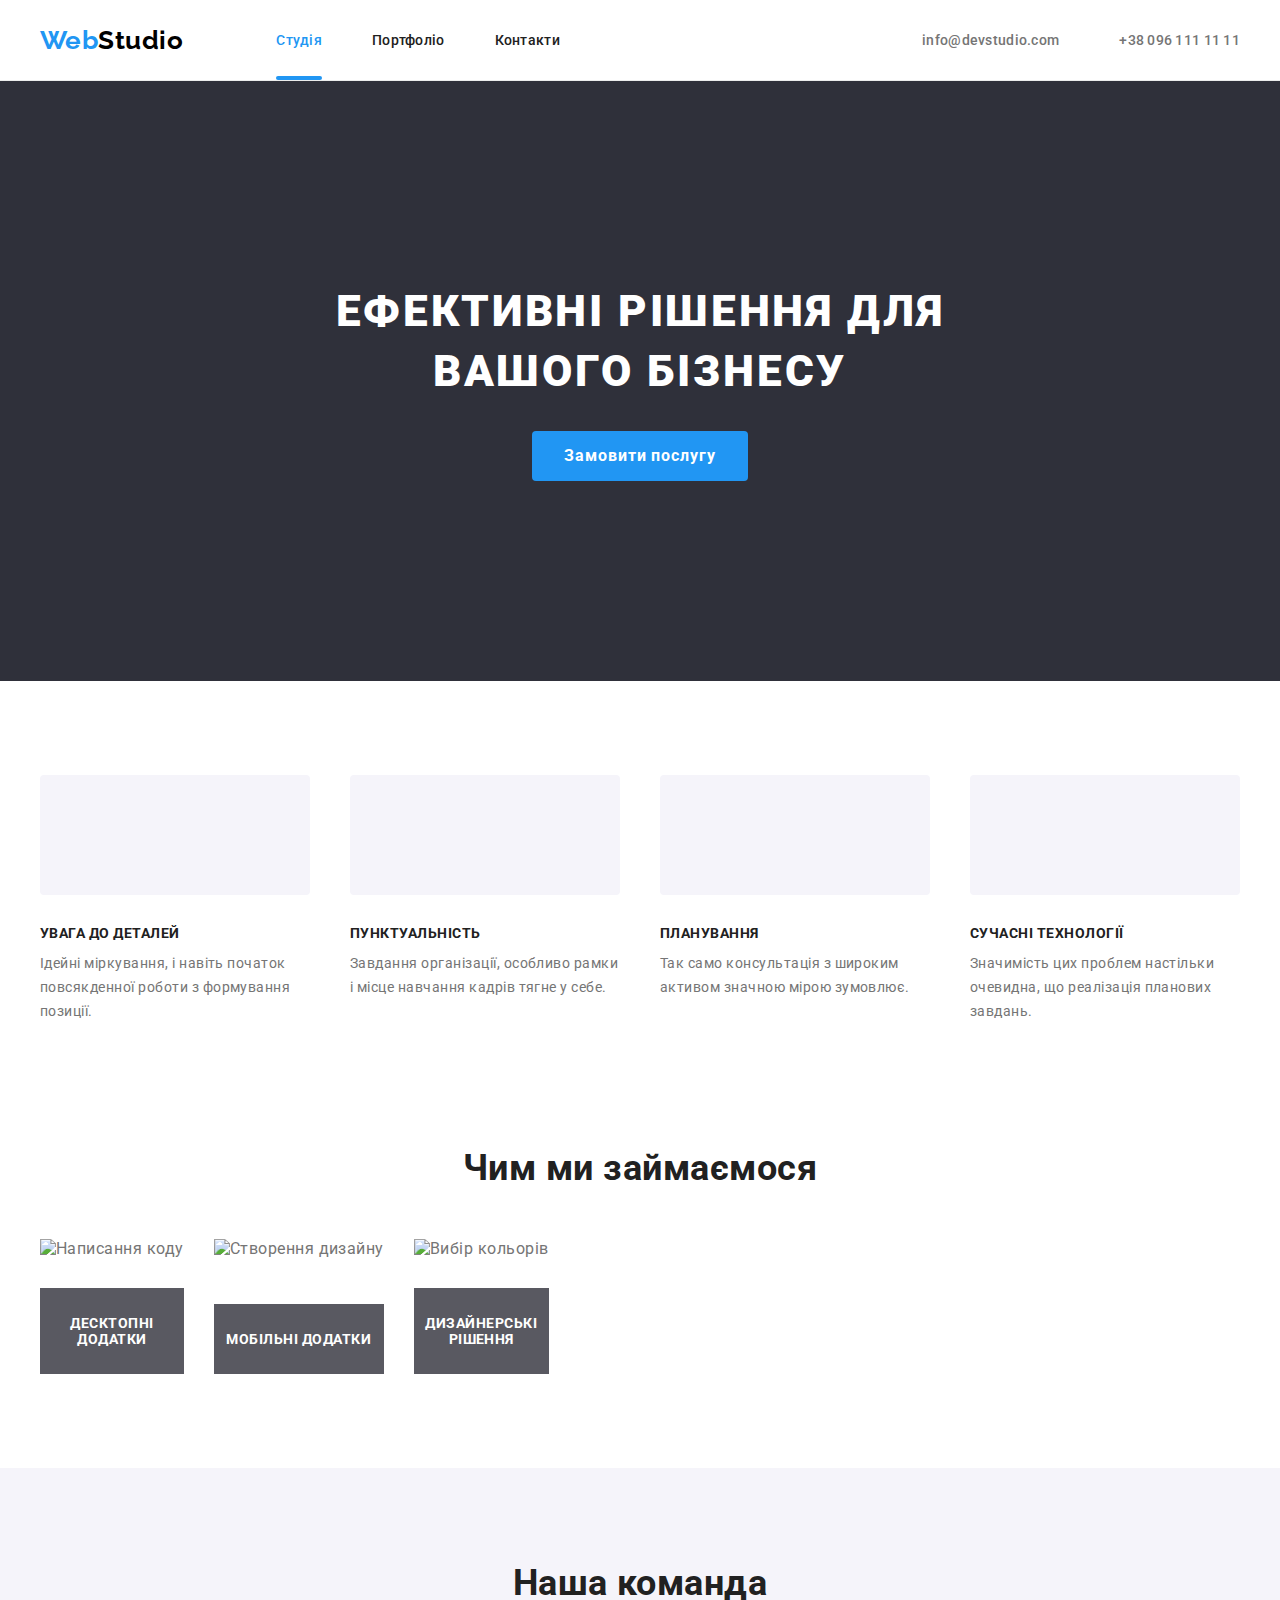
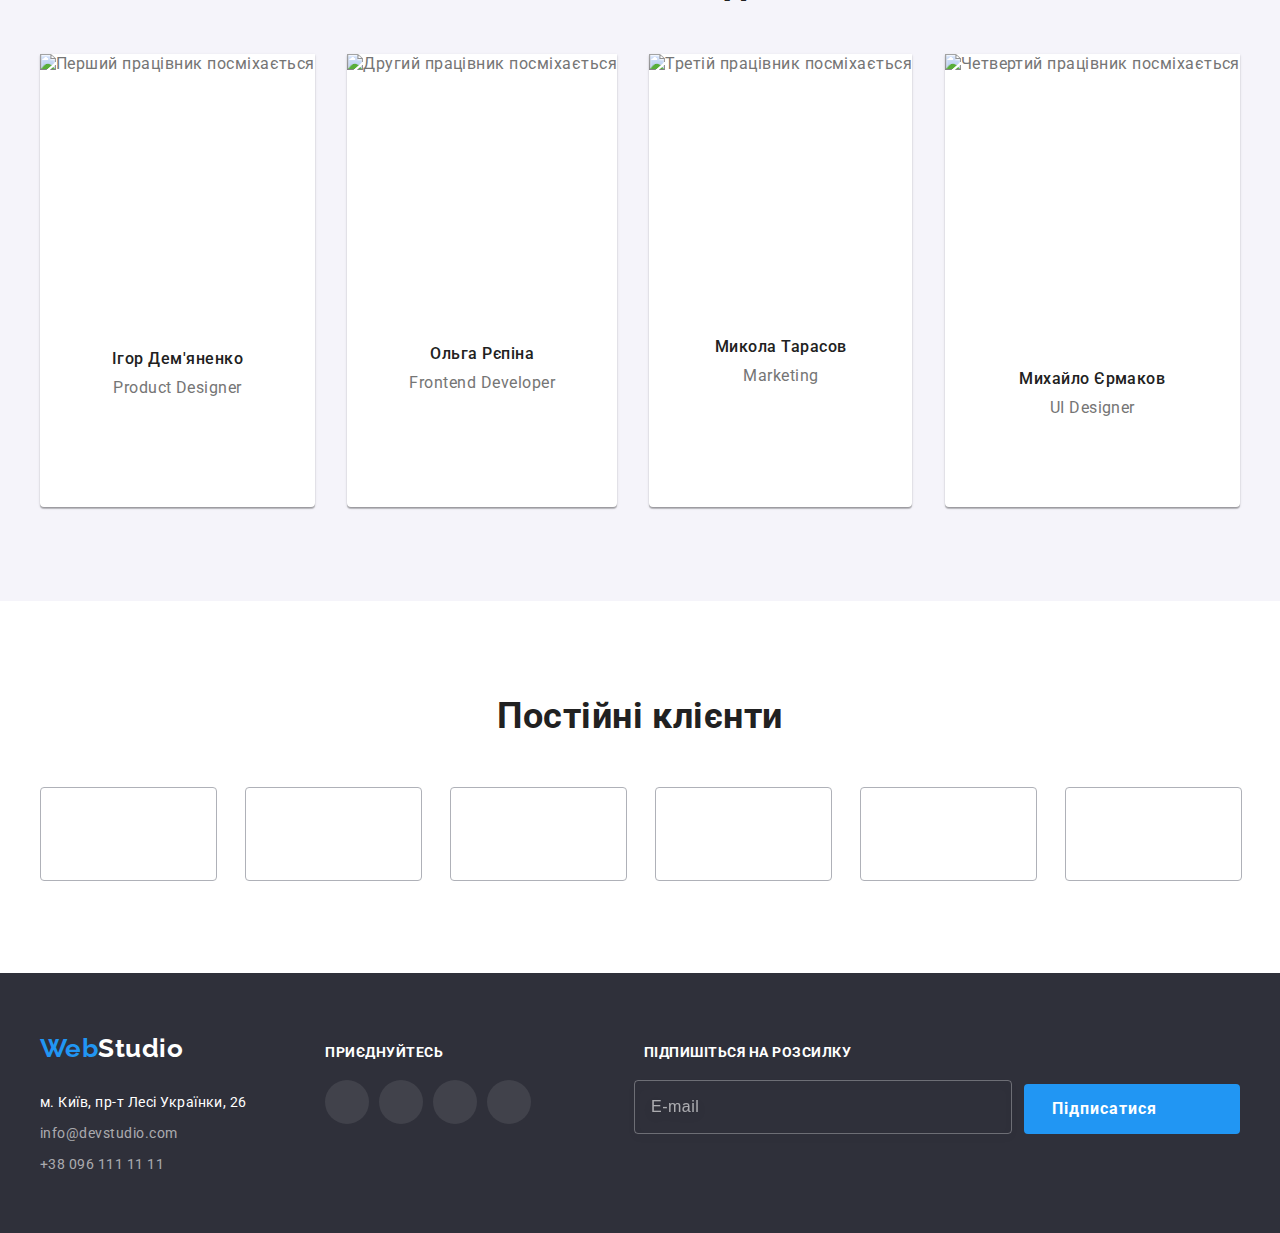
==== commit 1a67d950: "v8.24" ====
--- a/index.html
+++ b/index.html
@@ -1,864 +1,781 @@
 <!DOCTYPE html>
-<html lang="en">
-<head>
-    <meta charset="UTF-8">
-    <meta http-equiv="X-UA-Compatible" content="IE=edge">
-    <meta name="viewport" content="width=device-width, initial-scale=1.0">
-    <title>WebStudio</title>
-    <link rel="preconnect" href="https://fonts.googleapis.com">
-    <link rel="preconnect" href="https://fonts.gstatic.com" crossorigin>
-    <link href="https://fonts.googleapis.com/css2?family=Raleway:wght@700&family=Roboto:wght@400;500;700;900&display=swap" rel="stylesheet">
-    <link rel="stylesheet" href="https://cdnjs.cloudflare.com/ajax/libs/modern-normalize/1.1.0/modern-normalize.min.css">
-    <link rel="stylesheet" href="./css/main.min.css">
-</head>
-<body>
-    
-    <header class="header">
-            <div class="conteiner header-box">
-                    <a class="header__logo-studio" href="./index.html"><span class="header__logo-web">Web</span>Studio</a>
-            
-                    
-
-                        <nav>
-                            <ul class="site-nav">   
-                                
-                                <li class="site-nav__item"><a href="#" class="site-nav__link    site-nav__link--current">Студія</a></li>
-                                <li class="site-nav__item"><a href="./portfolio.html" class="site-nav__link">Портфоліо</a></li>
-                                <li class="site-nav__item"><a href="" class="site-nav__link">Контакти</a></li>
-                            </ul>
-                
-                        </nav>
-                    
-                        
-                        <ul class="contacts">
-
-                            <li class="contacts__item"> 
-                                        <a href="mailto:info@devstudio.com" class="contacts__mailto-link">
-                                        
-                                            <svg class="contacts__icons envelope" width="20px" height="16px">
-                                            
-                                                <use href="./images/icons.svg#icon-envelope"></use>
-                                            
-                                            </svg>
-
-                                            info@devstudio.com 
-
-                                        </a>
-                             </li>
-
-                            <li class="contacts__item"> 
-                                    <a href="tel:+380961111111" class="contacts__tel-link">
-                                        <svg class="contacts__icons telephone" width="20px" height="16px">
-                                        
-                                            <use href="./images/icons.svg#icon-smartphone"></use>
-                                        
-                                        </svg>
-                                        +380 96 111 11 11
-                                    </a>
-                            </li>
-                        </ul>
-
-                        <button class="menu-toggle js-open-menu" aria-expanded="false" aria-controls="mobile-menu">
-                                <svg width="40" height="40" aria-label="Перемикач мобільного меню">
-                                    <use class="menu-toggle__icon" href="./images/icons.svg#icon-menu"></use>
-                                </svg>
-                        </button>
+<html lang="uk">
+  <head>
+    <meta charset="UTF-8" />
+    <meta http-equiv="X-UA-Compatible" content="IE=edge" />
+    <meta name="viewport" content="width=device-width, initial-scale=1.0" />
+    <title>Студія</title>
+    <link rel="preconnect" href="https://fonts.googleapis.com" />
+    <link rel="preconnect" href="https://fonts.gstatic.com" crossorigin />
+    <link
+      href="https://fonts.googleapis.com/css2?family=Raleway:wght@700&family=Roboto:wght@400;500;700;900&display=swap"
+      rel="stylesheet"
+    />
+    <link
+      rel="stylesheet"
+      href="https://cdnjs.cloudflare.com/ajax/libs/modern-normalize/1.1.0/modern-normalize.min.css"
+      integrity="sha512-wpPYUAdjBVSE4KJnH1VR1HeZfpl1ub8YT/NKx4PuQ5NmX2tKuGu6U/JRp5y+Y8XG2tV+wKQpNHVUX03MfMFn9Q=="
+      crossorigin="anonymous"
+      referrerpolicy="no-referrer"
+    />
+    <link rel="stylesheet" href="./css/main.min.css" />
+  </head>
+
+  <body>
+    <header class="page-header">
+      <div class="container page-header__nav">
+        <a
+          href="./index.html"
+          class="logo page-header__logo"
+          target="_blank"
+          rel="noreferrer noopener"
+        >
+          <span class="logo__web">Web</span>Studio
+        </a>
+        <nav class="site-nav">
+          <ul class="site-nav__list">
+            <li class="site-nav__item">
+              <a
+                href="./index.html"
+                class="site-nav__link site-nav__link--current"
+                target="_blank"
+                rel="noreferrer noopener"
+                >Студія</a
+              >
+            </li>
+            <li class="site-nav__item">
+              <a
+                href="./portfolio.html"
+                class="site-nav__link"
+                target="_blank"
+                rel="noreferrer noopener"
+                >Портфоліо</a
+              >
+            </li>
+            <li class="site-nav__item">
+              <a href="#" class="site-nav__link" target="_blank" rel="noreferrer noopener"
+                >Контакти</a
+              >
+            </li>
+          </ul>
+        </nav>
+
+        <ul class="contacts">
+          <li class="contacts__item">
+            <a
+              href="mailto:info@devstudio.com"
+              class="contacts__link"
+              target="_blank"
+              rel="noreferrer noopener"
+            >
+              <svg class="contacts__icon envelope" width="16" height="12">
+                <use href="./images/icons.svg#icon-envelope"></use>
+              </svg>
+              info@devstudio.com
+            </a>
+          </li>
+          <li class="contacts__item">
+            <a
+              href="tel:+380961111111"
+              class="contacts__link"
+              target="_blank"
+              rel="noreferrer noopener"
+            >
+              <svg class="contacts__icon telephone" width="10" height="16">
+                <use href="./images/icons.svg#icon-smartphone"></use>
+              </svg>
+              +38 096 111 11 11
+            </a>
+          </li>
+        </ul>
+
+        <button class="menu-toggle js-open-menu" aria-expanded="false" aria-controls="mobile-menu">
+          <svg width="40" height="40" aria-label="Перемикач мобільного меню">
+            <use class="menu-toggle__icon" href="./images/icons.svg#icon-menu"></use>
+          </svg>
+        </button>
+      </div>
+    </header>
+
+    <main>
+      <section class="hero">
+        <div class="container hero-container">
+          <h1 class="hero__title">Ефективні рішення для вашого бізнесу</h1>
+          <button type="button" class="btn" data-modal-open>Замовити послугу</button>
+        </div>
+      </section>
+
+      <section class="section features-section">
+        <div class="container">
+          <h2 class="section__title visually-hidden">Переваги</h2>
+          <ul class="features">
+            <li class="features__item">
+              <div class="features__box">
+                <svg class="features__icon" width="70" height="70">
+                  <use href="./images/icons.svg#icon-antenna"></use>
+                </svg>
+              </div>
+              <h3 class="features__title">Увага до деталей</h3>
+              <p class="features__text">
+                Ідейні міркування, і навіть початок повсякденної роботи з формування позиції.
+              </p>
+            </li>
+            <li class="features__item">
+              <div class="features__box">
+                <svg class="features__icon" width="70" height="70">
+                  <use href="./images/icons.svg#icon-clock"></use>
+                </svg>
+              </div>
+              <h3 class="features__title">Пунктуальність</h3>
+              <p class="features__text">
+                Завдання організації, особливо рамки і місце навчання кадрів тягне у себе.
+              </p>
+            </li>
+            <li class="features__item">
+              <div class="features__box">
+                <svg class="features__icon" width="70" height="70">
+                  <use href="./images/icons.svg#icon-diagram"></use>
+                </svg>
+              </div>
+              <h3 class="features__title">Планування</h3>
+              <p class="features__text">
+                Так само консультація з широким активом значною мірою зумовлює.
+              </p>
+            </li>
+            <li class="features__item">
+              <div class="features__box">
+                <svg class="features__icon" width="70" height="70">
+                  <use href="./images/icons.svg#icon-astronaut"></use>
+                </svg>
+              </div>
+              <h3 class="features__title">Сучасні технології</h3>
+              <p class="features__text">
+                Значимість цих проблем настільки очевидна, що реалізація планових завдань.
+              </p>
+            </li>
+          </ul>
+        </div>
+      </section>
+
+      <section class="section our-work-section">
+        <div class="container">
+          <h2 class="section__title">Чим ми займаємося</h2>
+          <ul class="our-work">
+            <li class="our-work__item">
+              <img
+                srcset="./images/work1.jpg 1x, ./images/work1@2x.jpg 2x, ./images/work1@3x.jpg 3x"
+                src="./images/work1.jpg"
+                alt="Написання коду"
+                width="370"
+                height="294"
+              />
+              <div class="our-work__description">
+                <p class="our-work__title">Десктопні додатки</p>
+              </div>
+            </li>
+            <li class="our-work__item">
+              <img
+                srcset="./images/work2.jpg 1x, ./images/work2@2x.jpg 2x, ./images/work2@3x.jpg 3x"
+                src="./images/work2.jpg"
+                alt="Створення дизайну"
+                width="370"
+                height="294"
+              />
+              <div class="our-work__description">
+                <p class="our-work__title">Мобільні додатки</p>
+              </div>
+            </li>
+            <li class="our-work__item">
+              <img
+                srcset="./images/work3.jpg 1x, ./images/work3@2x.jpg 2x, ./images/work3@3x.jpg 3x"
+                src="./images/work3.jpg"
+                alt="Вибір кольорів"
+                width="370"
+                height="294"
+              />
+              <div class="our-work__description">
+                <p class="our-work__title">Дизайнерські рішення</p>
+              </div>
+            </li>
+          </ul>
+        </div>
+      </section>
+
+      <section class="section team-section">
+        <div class="container">
+          <h2 class="section__title">Наша команда</h2>
+          <ul class="workers">
+            <li class="workers__item">
+              <picture>
+                <source
+                  srcset="
+                    ./images/igor-mob.jpg    1x,
+                    ./images/igor-mob@2x.jpg 2x,
+                    ./images/igor-mob@3x.jpg 3x
+                  "
+                  media="(max-width: 767px)"
+                />
+                <source
+                  srcset="
+                    ./images/igor-tab.jpg    1x,
+                    ./images/igor-tab@2x.jpg 2x,
+                    ./images/igor-tab@3x.jpg 3x
+                  "
+                  media="(min-width: 768px)"
+                />
+                <source
+                  srcset="./images/igor.jpg 1x, ./images/igor@2x.jpg 2x, ./images/igor@3x.jpg 3x"
+                  media="(min-width: 1200px)"
+                />
+                <img
+                  class="workers__img"
+                  src="./images/igor-mob.jpg"
+                  alt="Перший працівник посміхається"
+                  width="270"
+                  height="260"
+                />
+              </picture>
+
+              <div class="workers__information">
+                <h3 class="workers__title">Ігор Дем'яненко</h3>
+                <p class="workers__position">Product Designer</p>
+                <ul class="socials">
+                  <li class="socials__item">
+                    <a class="socials__link" href="#" target="_blank" rel="noreferrer noopener">
+                      <svg class="socials__icon" width="20" height="20">
+                        <use href="./images/icons.svg#icon-instagram"></use>
+                      </svg>
+                    </a>
+                  </li>
+                  <li class="socials__item">
+                    <a class="socials__link" href="#" target="_blank" rel="noreferrer noopener">
+                      <svg class="socials__icon" width="20" height="20">
+                        <use href="./images/icons.svg#icon-twitter"></use>
+                      </svg>
+                    </a>
+                  </li>
+                  <li class="socials__item">
+                    <a class="socials__link" href="#" target="_blank" rel="noreferrer noopener">
+                      <svg class="socials__icon" width="20" height="20">
+                        <use href="./images/icons.svg#icon-facebook"></use>
+                      </svg>
+                    </a>
+                  </li>
+                  <li class="socials__item">
+                    <a class="socials__link" href="#" target="_blank" rel="noreferrer noopener">
+                      <svg class="socials__icon" width="20" height="20">
+                        <use href="./images/icons.svg#icon-linkedin"></use>
+                      </svg>
+                    </a>
+                  </li>
+                </ul>
+              </div>
+            </li>
+            <li class="workers__item">
+              <picture>
+                <source
+                  srcset="
+                    ./images/olga-mob.jpg    1x,
+                    ./images/olga-mob@2x.jpg 2x,
+                    ./images/olga-mob@3x.jpg 3x
+                  "
+                  media="(max-width: 767px)"
+                />
+                <source
+                  srcset="
+                    ./images/olga-tab.jpg    1x,
+                    ./images/olga-tab@2x.jpg 2x,
+                    ./images/olga-tab@3x.jpg 3x
+                  "
+                  media="(min-width: 768px)"
+                />
+                <source
+                  srcset="./images/olga.jpg 1x, ./images/olga@2x.jpg 2x, ./images/olga@3x.jpg 3x"
+                  media="(min-width: 1200px)"
+                />
+                <img
+                  class="workers__img"
+                  src="./images/olga-mob.jpg"
+                  alt="Другий працівник посміхається"
+                  width="270"
+                  height="260"
+                />
+              </picture>
+
+              <div class="workers__information">
+                <h3 class="workers__title">Ольга Рєпіна</h3>
+                <p class="workers__position">Frontend Developer</p>
+                <ul class="socials">
+                  <li class="socials__item">
+                    <a class="socials__link" href="#" target="_blank" rel="noreferrer noopener">
+                      <svg class="socials__icon" width="20" height="20">
+                        <use href="./images/icons.svg#icon-instagram"></use>
+                      </svg>
+                    </a>
+                  </li>
+                  <li class="socials__item">
+                    <a class="socials__link" href="#" target="_blank" rel="noreferrer noopener">
+                      <svg class="socials__icon" width="20" height="20">
+                        <use href="./images/icons.svg#icon-twitter"></use>
+                      </svg>
+                    </a>
+                  </li>
+                  <li class="socials__item">
+                    <a class="socials__link" href="#" target="_blank" rel="noreferrer noopener">
+                      <svg class="socials__icon" width="20" height="20">
+                        <use href="./images/icons.svg#icon-facebook"></use>
+                      </svg>
+                    </a>
+                  </li>
+                  <li class="socials__item">
+                    <a class="socials__link" href="#" target="_blank" rel="noreferrer noopener">
+                      <svg class="socials__icon" width="20" height="20">
+                        <use href="./images/icons.svg#icon-linkedin"></use>
+                      </svg>
+                    </a>
+                  </li>
+                </ul>
+              </div>
+            </li>
+            <li class="workers__item">
+              <picture>
+                <source
+                  srcset="
+                    ./images/mykola-mob.jpg    1x,
+                    ./images/mykola-mob@2x.jpg 2x,
+                    ./images/mykola-mob@3x.jpg 3x
+                  "
+                  media="(max-width: 767px)"
+                />
+                <source
+                  srcset="
+                    ./images/mykola-tab.jpg    1x,
+                    ./images/mykola-tab@2x.jpg 2x,
+                    ./images/mykola-tab@3x.jpg 3x
+                  "
+                  media="(min-width: 768px)"
+                />
+                <source
+                  srcset="
+                    ./images/mykola.jpg    1x,
+                    ./images/mykola@2x.jpg 2x,
+                    ./images/mykola@3x.jpg 3x
+                  "
+                  media="(min-width: 1200px)"
+                />
+                <img
+                  class="workers__img"
+                  src="./images/mykola-mob.jpg"
+                  alt="Третій працівник посміхається"
+                  width="270"
+                  height="260"
+                />
+              </picture>
+
+              <div class="workers__information">
+                <h3 class="workers__title">Микола Тарасов</h3>
+                <p class="workers__position">Marketing</p>
+                <ul class="socials">
+                  <li class="socials__item">
+                    <a class="socials__link" href="#" target="_blank" rel="noreferrer noopener">
+                      <svg class="socials__icon" width="20" height="20">
+                        <use href="./images/icons.svg#icon-instagram"></use>
+                      </svg>
+                    </a>
+                  </li>
+                  <li class="socials__item">
+                    <a class="socials__link" href="#" target="_blank" rel="noreferrer noopener">
+                      <svg class="socials__icon" width="20" height="20">
+                        <use href="./images/icons.svg#icon-twitter"></use>
+                      </svg>
+                    </a>
+                  </li>
+                  <li class="socials__item">
+                    <a class="socials__link" href="#" target="_blank" rel="noreferrer noopener">
+                      <svg class="socials__icon" width="20" height="20">
+                        <use href="./images/icons.svg#icon-facebook"></use>
+                      </svg>
+                    </a>
+                  </li>
+                  <li class="socials__item">
+                    <a class="socials__link" href="#" target="_blank" rel="noreferrer noopener">
+                      <svg class="socials__icon" width="20" height="20">
+                        <use href="./images/icons.svg#icon-linkedin"></use>
+                      </svg>
+                    </a>
+                  </li>
+                </ul>
+              </div>
+            </li>
+
+            <li class="workers__item">
+              <picture>
+                <source
+                  srcset="
+                    ./images/mykhailo-mob.jpg    1x,
+                    ./images/mykhailo-mob@2x.jpg 2x,
+                    ./images/mykhailo-mob@3x.jpg 3x
+                  "
+                  media="(max-width: 767px)"
+                />
+                <source
+                  srcset="
+                    ./images/mykhailo-tab.jpg    1x,
+                    ./images/mykhailo-tab@2x.jpg 2x,
+                    ./images/mykhailo-tab@3x.jpg 3x
+                  "
+                  media="(min-width: 768px)"
+                />
+                <source
+                  srcset="
+                    ./images/mykhailo.jpg    1x,
+                    ./images/mykhailo@2x.jpg 2x,
+                    ./images/mykhailo@3x.jpg 3x
+                  "
+                  media="(min-width: 1200px)"
+                />
+                <img
+                  class="workers__img"
+                  src="./images/mykhailo-mob.jpg"
+                  alt="Четвертий працівник посміхається"
+                  width="270"
+                  height="260"
+                />
+              </picture>
+
+              <div class="workers__information">
+                <h3 class="workers__title">Михайло Єрмаков</h3>
+                <p class="workers__position">UI Designer</p>
+                <ul class="socials">
+                  <li class="socials__item">
+                    <a class="socials__link" href="#" target="_blank" rel="noreferrer noopener">
+                      <svg class="socials__icon" width="20" height="20">
+                        <use href="./images/icons.svg#icon-instagram"></use>
+                      </svg>
+                    </a>
+                  </li>
+                  <li class="socials__item">
+                    <a class="socials__link" href="#" target="_blank" rel="noreferrer noopener">
+                      <svg class="socials__icon" width="20" height="20">
+                        <use href="./images/icons.svg#icon-twitter"></use>
+                      </svg>
+                    </a>
+                  </li>
+                  <li class="socials__item">
+                    <a class="socials__link" href="#" target="_blank" rel="noreferrer noopener">
+                      <svg class="socials__icon" width="20" height="20">
+                        <use href="./images/icons.svg#icon-facebook"></use>
+                      </svg>
+                    </a>
+                  </li>
+                  <li class="socials__item">
+                    <a class="socials__link" href="#" target="_blank" rel="noreferrer noopener">
+                      <svg class="socials__icon" width="20" height="20">
+                        <use href="./images/icons.svg#icon-linkedin"></use>
+                      </svg>
+                    </a>
+                  </li>
+                </ul>
+              </div>
+            </li>
+          </ul>
+        </div>
+      </section>
+
+      <section class="section">
+        <div class="container">
+          <h2 class="section__title">Постійні клієнти</h2>
+          <ul class="clients__list">
+            <li class="clients__item">
+              <a class="clients__link" href="#" target="_blank" rel="noreferrer noopener">
+                <svg class="clients__icon" width="106" height="60">
+                  <use href="./images/icons.svg#icon-yaco"></use>
+                </svg>
+              </a>
+            </li>
+            <li class="clients__item">
+              <a class="clients__link" href="#" target="_blank" rel="noreferrer noopener">
+                <svg class="clients__icon" width="106" height="60">
+                  <use href="./images/icons.svg#icon-tagline"></use>
+                </svg>
+              </a>
+            </li>
+            <li class="clients__item">
+              <a class="clients__link" href="#" target="_blank" rel="noreferrer noopener">
+                <svg class="clients__icon" width="106" height="60">
+                  <use href="./images/icons.svg#icon-company"></use>
+                </svg>
+              </a>
+            </li>
+            <li class="clients__item">
+              <a class="clients__link" href="#" target="_blank" rel="noreferrer noopener">
+                <svg class="clients__icon" width="106" height="60">
+                  <use href="./images/icons.svg#icon-foster"></use>
+                </svg>
+              </a>
+            </li>
+            <li class="clients__item">
+              <a class="clients__link" href="#" target="_blank" rel="noreferrer noopener">
+                <svg class="clients__icon" width="106" height="60">
+                  <use href="./images/icons.svg#icon-brand"></use>
+                </svg>
+              </a>
+            </li>
+            <li class="clients__item">
+              <a class="clients__link" href="#" target="_blank" rel="noreferrer noopener">
+                <svg class="clients__icon" width="106" height="60">
+                  <use href="./images/icons.svg#icon-tag-line"></use>
+                </svg>
+              </a>
+            </li>
+          </ul>
+        </div>
+      </section>
+    </main>
+
+    <footer class="page-footer">
+      <div class="container footer-container">
+        <div class="address-block">
+          <a
+            href="./index.html"
+            class="logo page-footer__logo"
+            target="_blank"
+            rel="noreferrer noopener"
+          >
+            <span class="logo__web">Web</span>Studio
+          </a>
+          <address>
+            <ul class="address-block__list">
+              <li>
+                <a
+                  href="https://goo.gl/maps/Lt7ySkNtSUmpowmB8"
+                  target="_blank"
+                  rel="noreferrer noopener"
+                  class="address-block__address"
+                  >м. Київ, пр-т Лесі Українки, 26</a
+                >
+              </li>
+              <li>
+                <a
+                  href="mailto:info@devstudio.com"
+                  class="address-block__contact"
+                  target="_blank"
+                  rel="noreferrer noopener"
+                  >info@devstudio.com</a
+                >
+              </li>
+              <li>
+                <a
+                  href="tel:+380961111111"
+                  class="address-block__contact"
+                  target="_blank"
+                  rel="noreferrer noopener"
+                  >+38 096 111 11 11</a
+                >
+              </li>
+            </ul>
+          </address>
+        </div>
+        <div class="social-block">
+          <p class="social-block__title">Приєднуйтесь</p>
+          <ul class="socials-list">
+            <li class="socials-list__item">
+              <a class="socials-list__link" href="#" target="_blank" rel="noreferrer noopener">
+                <svg class="socials-list__icon" width="20" height="20">
+                  <use href="./images/icons.svg#icon-instagram"></use>
+                </svg>
+              </a>
+            </li>
+            <li class="socials-list__item">
+              <a class="socials-list__link" href="#" target="_blank" rel="noreferrer noopener">
+                <svg class="socials-list__icon" width="20" height="20">
+                  <use href="./images/icons.svg#icon-twitter"></use>
+                </svg>
+              </a>
+            </li>
+            <li class="socials-list__item">
+              <a class="socials-list__link" href="#" target="_blank" rel="noreferrer noopener">
+                <svg class="socials-list__icon" width="20" height="20">
+                  <use href="./images/icons.svg#icon-facebook"></use>
+                </svg>
+              </a>
+            </li>
+            <li class="socials-list__item">
+              <a class="socials-list__link" href="#" target="_blank" rel="noreferrer noopener">
+                <svg class="socials-list__icon" width="20" height="20">
+                  <use href="./images/icons.svg#icon-linkedin"></use>
+                </svg>
+              </a>
+            </li>
+          </ul>
+        </div>
+        <div class="sub-block">
+          <form class="sub-form">
+            <div class="sub-form__box">
+              <label class="sub-form__title" for="subscription"> Підпишіться на розсилку </label>
+              <input
+                type="email"
+                placeholder="E-mail"
+                name="mail"
+                class="sub-form__input"
+                required
+                id="subscription"
+              />
             </div>
-                
-    </header>
-   
-    <main>
-        
-        <section class="tittle-section section">
-            <div class="conteiner tittle-conteiner">
-                <h1 class="tittle-section__heading" >Ефективні рішення для<br> вашого бізнесу</h1>
-                <button data-modal-open type="button" class="tittle-section__button">Замовити послугу</button>
-            </div>
-        </section>
-
-        <!--Переваги-->
-
-        <section  class="section-advantages section">
-            <div class="conteiner">
-                <h2 class="visually-hidden">Наші Переваги</h2>
-                
-
-                
-                <ul class="section-advantages__list">
-                    <li>
-                        <div class="section-advantages__box">
-                            
-                            <svg class="section-advantages__icon" width="70px" height="70px">
-                        
-                                    <use href="./images/icons.svg#icon-Group"></use>    
-                        </svg>
-                    </div>
-
-                        <h3>Увага до деталей</h3>
-                        <p>Ідейні міркування, і навіть початок повсякденної роботи з формування позиції.</p>
-                    </li>
-
-
-
-                    <li>
-                        <div class="section-advantages__box">
-                            <svg class="section-advantages__icon" width="70px" height="70px">
-                            
-                                <use href="./images/icons.svg#icon-clock"></use>
-                            
-                            </svg>
-                        </div>
-
-                        <h3>ПУНКТУАЛЬНІСТЬ</h3>
-                        <p>Завдання організації, особливо рамки і місце навчання кадрів тягне у себе.</p>
-                    </li>
-                    
-                    <li>
-                        <div class="section-advantages__box">
-                            <svg class="section-advantages__icon" width="70px" height="70px">
-                            
-                                <use href="./images/icons.svg#icon-diagram"></use>
-                            
-                            </svg>
-                        </div>
-                        <h3>ПЛАНУВАННЯ</h3>
-                        <p>Так само консультація з широким активом значною мірою зумовлює.</p>
-                    </li>
-
-                    <li>
-                        <div class="section-advantages__box">
-                            <svg class="section-advantages__icon" width="70px" height="70px">
-                            
-                                <use href="./images/icons.svg#icon-astronaut"></use>
-                            
-                            </svg>
-                        </div>
-                        <h3>СУЧАСНІ ТЕХНОЛОГІЇ</h3>
-                        <p>Значимість цих проблем настільки очевидна, що реалізація планових завдань.</p>
-                    </li>
-
-                </ul>
-            </div>
-        </section>
-   
-
-        <!---Чим займаємося-->
-        <section class="tittle-photo section">
-            <div class="conteiner conteiner-two">
-        <h2>Чим ми займаємося</h2>
-        <ul class="displayed-foto">
-            <li class="displayed"> 
-                <div class="displayed-thumb">
-                    <div class="box-bkg"><h3>Десктопні додатки</h3> </div>
-
-                    <img 
-                    srcset="
-                    ./images/mob-images/box1.jpg, 
-                    ./images/mob-images/box1@2x.jpg, 
-                    ./images/mob-images/box1@3x.jpg" 
-                    src="./images/box1.jpg"
-                    alt="робота за компютером"width="370">
-                   
-    
-                </div>
-            </li>
-            
-            
-            
-            
-            
-            
-            <li class="displayed">
-                <div class="displayed-thumb">
-                    <div class="box-bkg"><h3>Мобільні додатки</h3></div>
-
-                    <img
-                    srcset="./images/mob-images/box2.jpg 1x, ./images/mob-images/box2@2x.jpg 2x, ./images/mob-images/box2@3x.jpg 3x"
-                    src="./images/comp2.jpg" alt="робота за компютером" width="370">
-                </div>
-            </li>
-
-
-            <li class="displayed">
-                <div class="displayed-thumb">
-                    <div class="box-bkg">
-                        <h3>Дизайнерські рішення</h3>
-                    </div>
-            
-                    <img srcset="./images/mob-images/box3.jpg 1x, ./images/mob-images/box3@2x.jpg 2x, ./images/mob-images/box3@3x.jpg 3x"
-                        src="./images/comp1.jpg" alt="робота за компютером" width="370">
-                </div>
-            </li>
-        </ul>
+            <button type="submit" class="sub-form__button btn">
+              Підписатися
+              <svg class="sub-form__icon" width="24" height="24">
+                <use href="./images/icons.svg#icon-send"></use>
+              </svg>
+            </button>
+          </form>
         </div>
-        </section>
-
-        <!--Наша команда-->
-        <section  class="team section">
-         
-            <div class="conteiner">
-
-                <h2>Наша команда</h2>
-           
-                <ul class="our-team">
-                    
-                    <li class="team-card">
-                    <picture>
-                        <source srcset="
-                                        ./images/mob-images/team1mob.jpg     1x,
-                                        ./images/mob-images/team1mob@2x.jpg  2x,
-                                        ./images/mob-images/team1mob@3x.jpg  3x "
-                                       media="(max-width: 767px)" />
-                        <source srcset="
-                                        ./images/mob-images/team1tabl.jpg     1x,
-                                        ./images/mob-images/team1tabl@2x.jpg  2x,
-                                        ./images/mob-images/team1tabl@3x.jpg  3x "
-                                       media="(min-width: 768px)" />
-                        <source srcset="
-                                        ./images/mob-images/team1desk.jpg     1x,
-                                        ./images/mob-images/team1desk@2x.jpg  2x,
-                                        ./images/mob-images/team1desk@3x.jpg  3x"
-                                       media="(min-width: 1200px)" />
-
-                        <img class="workers__img" src="./images/mob-images/team1mob.jpg" alt="Перший підозрюваний" width="270" height="260" />
-                    
-                        </picture>
-
-                        
-                        
-                        
-                        <div class="div-team-card">
-                            <h3>Ігор Дем'яненко</h3>
-                            <p>Product Designer</p>
-                            <ul class="cards-soc-list">
-
-                                <li class="cards-soc-item">
-                                    <a href="#" class="cards-soc-link">
-
-                                    <svg class="cards-soc-icons" width="20px" height="20px">
-                                        
-                                        <use href="./images/icons.svg#icon-instagram"></use>
-                                        
-                                    </svg>
-                                    </a>
-                                </li>
-
-                                <li class="cards-soc-item">
-                                    <a href="#" class="cards-soc-link">
-                                    <svg class="cards-soc-icons" width="20px" height="20px">
-                                    
-                                        <use href="./images/icons.svg#icon-twitter"></use>
-                                    
-                                    </svg>
-                                    </a>
-                                </li>
-
-                                <li class="cards-soc-item">
-                                    <a href="#" class="cards-soc-link">
-                                
-                                    <svg class="cards-soc-icons" width="20px" height="20px">
-                                    
-                                        <use href="./images/icons.svg#icon-facebook"></use>
-                                    
-                                    </svg>
-                                    </a>
-                                </li>
-
-                                <li class="cards-soc-item">
-                                    <a href="#" class="cards-soc-link">
-                                
-                                    <svg class="cards-soc-icons" width="20px" height="20px" >
-                                    
-                                        <use href="./images/icons.svg#icon-linkedin"></use>
-                                    
-                                    </svg>
-                                    </a>
-                                </li>
-                            </ul>
-                        </div>
-                    </li>
-                    
-                    <li class="team-card"> 
-
-                        <picture>
-                            <source srcset="
-                                        ./images/mob-images/team2mob.jpg     1x,
-                                        ./images/mob-images/team2mob@2x.jpg  2x,
-                                        ./images/mob-images/team2mob@3x.jpg  3x "
-                                           media="(max-width: 767px)" />
-                            <source srcset="
-                                        ./images/mob-images/team2tabl.jpg     1x,
-                                        ./images/mob-images/team2tabl@2x.jpg  2x,
-                                        ./images/mob-images/team2tabl@3x.jpg  3x "
-                                           media="(min-width: 768px)" />
-                            <source srcset="
-                                        ./images/mob-images/team2desk.jpg     1x,
-                                        ./images/mob-images/team2desk@2x.jpg  2x,
-                                        ./images/mob-images/team2desk@3x.jpg  3x"
-                                    media="(min-width: 1200px)" />
-                                <img class="workers__img" src="./images/mob-images/team2mob.jpg" alt="Другий підозрюваний" width="270" height="260" />
-                            </picture>
-                            
-                           
-
-                            <div class="div-team-card">
-                            <h3>Ольга Рєпіна</h3>
-                            <p>Frontend Developer</p>
-                            <ul class="cards-soc-list">
-                                <li class="cards-soc-item">
-                                    <a href="#" class="cards-soc-link">
-                                
-                                        <svg class="cards-soc-icons" width="20px" height="20px">
-                                
-                                            <use href="./images/icons.svg#icon-instagram"></use>
-                                
-                                        </svg>
-                                    </a>
-                                </li>
-                                
-                                <li class="cards-soc-item">
-                                    <a href="#" class="cards-soc-link">
-                                        <svg class="cards-soc-icons" width="20px" height="20px">
-                                
-                                            <use href="./images/icons.svg#icon-twitter"></use>
-                                
-                                        </svg>
-                                    </a>
-                                </li>
-                                
-                                <li class="cards-soc-item">
-                                    <a href="#" class="cards-soc-link">
-                                
-                                        <svg class="cards-soc-icons" width="20px" height="20px">
-                                
-                                            <use href="./images/icons.svg#icon-facebook"></use>
-                                
-                                        </svg>
-                                    </a>
-                                </li>
-                                
-                                <li class="cards-soc-item">
-                                    <a href="#" class="cards-soc-link">
-                                
-                                        <svg class="cards-soc-icons" width="20px" height="20px">
-                                
-                                            <use href="./images/icons.svg#icon-linkedin"></use>
-                                
-                                        </svg>
-                                    </a>
-                                </li>
-                            </ul>
-                        </div>
-                    </li>
-                    
-                    <li class="team-card"> 
-                        <picture>
-                            <source srcset="
-                                        ./images/mob-images/team3mob.jpg     1x,
-                                        ./images/mob-images/team3mob@2x.jpg  2x,
-                                        ./images/mob-images/team3mob@3x.jpg  3x"
-                                           media="(max-width: 767px)" />
-                            <source srcset="
-                                        ./images/mob-images/team3tabl.jpg     1x,
-                                        ./images/mob-images/team3tabl@2x.jpg  2x,
-                                        ./images/mob-images/team3tabl@3x.jpg  3x "
-                                           media="(min-width: 768px)" />
-                            <source srcset="
-                                        ./images/mob-images/team3desk.jpg     1x,
-                                        ./images/mob-images/team3desk@2x.jpg  2x,
-                                        ./images/mob-images/team3desk@3x.jpg  3x"
-                                           media="(min-width: 1200px)" />
-                            <img class="workers__img" src="./images/mob-images/team3mob.jpg" alt="Третій працівник посміхається" width="270" height="260" />
-                        </picture>
-                            
-
-                            <div class="div-team-card">
-                            <h3>Микола Тарасов</h3> 
-                            <p>Marketing</p>
-                                <ul class="cards-soc-list">
-                                    <li class="cards-soc-item">
-                                        <a href="#" class="cards-soc-link">
-                                    
-                                            <svg class="cards-soc-icons" width="20px" height="20px">
-                                    
-                                                <use href="./images/icons.svg#icon-instagram"></use>
-                                    
-                                            </svg>
-                                        </a>
-                                    </li>
-                                    
-                                    <li class="cards-soc-item">
-                                        <a href="#" class="cards-soc-link">
-                                            <svg class="cards-soc-icons" width="20px" height="20px">
-                                    
-                                                <use href="./images/icons.svg#icon-twitter"></use>
-                                    
-                                            </svg>
-                                        </a>
-                                    </li>
-                                    
-                                    <li class="cards-soc-item">
-                                        <a href="#" class="cards-soc-link">
-                                    
-                                            <svg class="cards-soc-icons" width="20px" height="20px">
-                                    
-                                                <use href="./images/icons.svg#icon-facebook"></use>
-                                    
-                                            </svg>
-                                        </a>
-                                    </li>
-                                    
-                                    <li class="cards-soc-item">
-                                        <a href="#" class="cards-soc-link">
-                                    
-                                            <svg class="cards-soc-icons" width="20px" height="20px">
-                                    
-                                                <use href="./images/icons.svg#icon-linkedin"></use>
-                                    
-                                            </svg>
-                                        </a>
-                                    </li>
-                                </ul>
-                        </div>
-                    </li>
-                    
-                    <li class="team-card"> 
-                        <picture>
-                            <source srcset="
-                                        ./images/mob-images/team4mob.jpg     1x,
-                                        ./images/mob-images/team4mob@2x.jpg  2x,
-                                        ./images/mob-images/team4mob@3x.jpg  3x "
-                                            media="(max-width: 767px)" />
-                            <source srcset="
-                                        ./images/mob-images/team4tabl.jpg     1x,
-                                        ./images/mob-images/team4tabl@2x.jpg  2x,
-                                        ./images/mob-images/team4tabl@3x.jpg  3x "
-                                           media="(min-width: 768px)" />
-                            <source srcset="
-                                        ./images/mob-images/team4desk.jpg     1x,
-                                        ./images/mob-images/team4desk@2x.jpg  2x,
-                                        ./images/mob-images/team4desk@3x.jpg  3x"
-                                           media="(min-width: 1200px)" />
-                            <img class="workers__img" src="./images/mob-images/team4mob.jpg" alt="Четвертий працівник точно вбивця" width="270" height="260" />
-                        </picture>
-
-                            
-                        <div class="div-team-card">
-                                <h3>Михайло Єрмаков</h3>
-                                <p>UI Designer</p>
-
-                                <ul class="cards-soc-list">
-                                    <li class="cards-soc-item">
-                                        <a href="#" class="cards-soc-link">
-                                    
-                                            <svg class="cards-soc-icons" width="20px" height="20px">
-                                    
-                                                <use href="./images/icons.svg#icon-instagram"></use>
-                                    
-                                            </svg>
-                                        </a>
-                                    </li>
-                                    
-                                    <li class="cards-soc-item">
-                                        <a href="#" class="cards-soc-link">
-                                            <svg class="cards-soc-icons" width="20px" height="20px">
-                                    
-                                                <use href="./images/icons.svg#icon-twitter"></use>
-                                    
-                                            </svg>
-                                        </a>
-                                    </li>
-                                    
-                                    <li class="cards-soc-item">
-                                        <a href="#" class="cards-soc-link">
-                                    
-                                            <svg class="cards-soc-icons" width="20px" height="20px">
-                                    
-                                                <use href="./images/icons.svg#icon-facebook"></use>
-                                    
-                                            </svg>
-                                        </a>
-                                    </li>
-                                    
-                                    <li class="cards-soc-item">
-                                        <a href="#" class="cards-soc-link">
-                                    
-                                            <svg class="cards-soc-icons" width="20px" height="20px">
-                                    
-                                                <use href="./images/icons.svg#icon-linkedin"></use>
-                                    
-                                            </svg>
-                                        </a>
-                                    </li>
-                                </ul>
-
-                        </div>
-                    </li>
-                
-                </ul>
-            </div>
-        </section>
-
-        <section class="regular-customers section">
-            <div class="conteiner">
-                <h2>Постійні клієнти</h2>
-
-                <ul class="regular-customers-list">
-                    <li class="regular-customers-item">
-                        <a href="#" class="regular-customers-link">
-                            <svg class="regular-customers-icons">
-                                <use href="./images/icons.svg#icon-yaco"></use>
-                            </svg>
-                        </a>
-
-                    </li>
-
-                    <li class="regular-customers-item">
-                        <a href="#" class="regular-customers-link">
-                            <svg class="regular-customers-icons">
-                                <use href="./images/icons.svg#icon-cotagline"></use>
-                            </svg>
-                        </a>
-
-                    </li>
-
-                    <li class="regular-customers-item">
-                        <a href="#" class="regular-customers-link">
-                            <svg class="regular-customers-icons">
-                                <use href="./images/icons.svg#icon-company"></use>
-                            </svg>
-                        </a>
-
-                    </li>
-
-                    <li class="regular-customers-item">
-                        
-                        <a href="#" class="regular-customers-link">
-                            <svg class="regular-customers-icons">
-                                <use href="./images/icons.svg#icon-foster"></use>
-                            </svg>
-                        </a>
-
-                    </li>
-
-                    <li class="regular-customers-item">
-                        <a href="#" class="regular-customers-link">
-                            <svg class="regular-customers-icons">
-                                <use href="./images/icons.svg#icon-brand"></use>
-                            </svg>
-                        </a>
-                    </li>
-
-                    <li class="regular-customers-item">
-                        <a href="#" class="regular-customers-link">
-                        
-                            <svg class="regular-customers-icons" >
-                        
-                                <use href="./images/icons.svg#icon-companytagline"></use>
-                        
-                            </svg>
-                        </a>
-
-                    </li>
-
-                </ul>
-
-            </div>
-        </section>
-
-
-    </main>
-
-
-    <footer class="footer">
-        <div class="conteiner conteiner-footer">
-            <div class="text-footer">
-                <a class="logo-studio-footer" href="/index.html"><span class="logo-web-footer">Web</span>Studio</a>
-    
-    
-                <address>
-    
-    
-    
-                    <ul class="link-footer-css">
-                        <li>
-                            <a href="https://goo.gl/maps/pFW4mfFTcQWzBByp8" target="_blank " rel="noreferrer noopener"
-                                class="footer-adress">м. Київ, пр-т Лесі Українки, 26</a>
-                        </li>
-    
-                        <li>
-                            <a href="mailto:info@devstudio.com" class="link-footer">info@devstudio.com</a>
-                        </li>
-    
-                        <li>
-                            <a href="tel:+380961111111" class="link-footer">+38 096 111 11 11</a>
-                        </li>
-                    </ul>
-                </address>
-            </div>
-    
-    
-            <div class="footer-soc-links">
-                <h2>Приєднуйтесь</h2>
-    
-                <ul class="footer-soc-list">
-                    <li class="footer-soc-item">
-                        <a href="#" class="footer-soc-link">
-    
-                            <svg class="footer-soc-icons" width="20px" height="20px">
-    
-                                <use href="./images/icons.svg#icon-instagram"></use>
-    
-                            </svg>
-                        </a>
-                    </li>
-    
-                    <li class="footer-soc-item">
-                        <a href="#" class="footer-soc-link">
-    
-                            <svg class="footer-soc-icons" width="20px" height="20px">
-    
-                                <use href="./images/icons.svg#icon-twitter"></use>
-    
-                            </svg>
-                        </a>
-                    </li>
-                    <li class="footer-soc-item">
-                        <a href="#" class="footer-soc-link">
-    
-                            <svg class="footer-soc-icons" width="20px" height="20px">
-    
-                                <use href="./images/icons.svg#icon-facebook"></use>
-    
-                            </svg>
-                        </a>
-                    </li>
-                    <li class="footer-soc-item">
-                        <a href="#" class="footer-soc-link">
-    
-                            <svg class="footer-soc-icons" width="20px" height="20px">
-    
-                                <use href="./images/icons.svg#icon-linkedin"></use>
-    
-                            </svg>
-                        </a>
-                    </li>
-                </ul>
-            </div>
-            <div class="subscribe-tg">
-                <form class="subscribe-tg-form">
-                   
-                    <label for="mail">Підпишіться на розсилку</label>
-                    <div class="subscribe-box">
-                        <input type="email" name="mail" id="mail" required placeholder="Email"   id="subscription">
-    
-    
-                        <button type="submit">Підписатися
-                            <svg class="subscribe-icon" width="20px" height="20px">
-    
-                                <use href="./images/iconsend.svg#icon-send"></use>
-    
-                            </svg>
-                        </button>
-    
-                    </div>
-    
-    
-                </form>
-    
-            </div>
-    
-    
-    
-        </div>
+      </div>
     </footer>
     <div class="backdrop is-hidden" data-modal>
-        <div class="modal">
-            <p class="modal__title">Залиште свої дані, ми вам передзвонимо</p>
-            <form class="order-form">
-            <div class="wrap">
-                <label class="order-form__label" for="name">Ім'я </label>
-                <input type="text" name="name" class="order-form__input" required id="name" />
-                <svg class="order-form__icon" width="18" height="18">
-                <use href="./images/icons-modal.svg#icon-username"></use>
-                </svg>
-            </div>
-
-            <div class="wrap">
-                <label class="order-form__label" for="tel">Телефон </label>
-                <input type="tel" name="phone" class="order-form__input" required id="tel" />
-                <svg class="order-form__icon" width="18" height="18">
-                <use href="./images/icons-modal.svg#icon-tel"></use>
-                </svg>
-            </div>
-
-            <div class="wrap">
-                <label class="order-form__label" for="mail">Пошта </label>
-                <input type="email" name="mail" class="order-form__input" required id="mail" />
-                <svg class="order-form__icon" width="18" height="18">
-                <use href="./images/icons-modal.svg#icon-mail"></use>
-                </svg>
-            </div>
-
-            <div class="wrap text-wrap">
-                <label class="order-form__label" for="text">Коментар </label>
-                <textarea
-                name="comment"
-                class="order-form__text"
-                placeholder="Введіть текст"
-                id="text"
-                ></textarea>
-            </div>
-
-            <input
-                type="checkbox"
-                name="agreement"
-                value="agreement"
-                class="agreement"
-                id="policy"
-                required
-            />
-            <label class="agreement__label" for="policy">
-                Погоджуюся з розсилкою та приймаю
-                <span
-                ><a href="#" class="agreement__link" target="_blank" rel="noreferrer noopener"
-                    >Умови договору</a
-                ></span
-                >
-            </label>
-
-            <button type="submit" class="agreement__button btn">Відправити</button>
-            </form>
-
-            <button type="button" class="close-button" data-modal-close>
-            <svg class="close-button__icon" width="11" height="11">
-                <use href="./images/Vectorr.svg#close"></use>
+      <div class="modal">
+        <p class="modal__title">Залиште свої дані, ми вам передзвонимо</p>
+        <form class="order-form">
+          <div class="wrap">
+            <label class="order-form__label" for="name">Ім'я </label>
+            <input type="text" name="name" class="order-form__input" required id="name" />
+            <svg class="order-form__icon" width="18" height="18">
+              <use href="./images/icons.svg#icon-person"></use>
             </svg>
-            </button>
-        </div>
-        </div>
-    
-            <div class="menu js-menu-container" id="mobile-menu">
-                <div class="menu__container">
-                    <button class="menu-toggle js-close-menu">
-                        <svg width="40" height="40" aria-label="Кнопка закриття мобільного меню">
-                            <use class="menu-toggle__icon" href="./images/icons.svg#icon-menu-close"></use>
-                        </svg>
-                    </button>
-                    <ul class="menu-links">
-                        <li lass="menu-links__item">
-                            <a class="menu-links__link" href="./index.html" target="_blank" rel="noopener noreferrer">Студія</a>
-                        </li>
-                        <li lass="menu-links__item">
-                            <a class="menu-links__link" href="./portfolio.html" target="_blank"
-                                rel="noreferrer noopener">Портфоліо</a>
-                        </li>
-                        <li lass="menu-links__item">
-                            <a class="menu-links__link" href="#" target="_blank" rel="noreferrer noopener">Контакти</a>
-                        </li>
-                    </ul>
-
-                    <ul class="menu-contacts">
-                        <li class="menu-contacts__item">
-                            <a href="mailto:info@devstudio.com" class="menu-contacts__link--address" target="_blank"
-                                rel="noreferrer noopener">info@devstudio.com
-                            </a>
-                        </li>
-                        <li class="menu-contacts__item">
-                            <a href="tel:+380961111111" class="menu-contacts__link--phone-number" target="_blank"
-                                rel="noreferrer noopener">+38 096 111 11 11
-                            </a>
-                        </li>
-                    </ul>
-
-                    <ul class="menu-socials">
-                        <li class="menu-socials__item">
-                            <a class="menu-socials__link" href="#" target="_blank" rel="noreferrer noopener">Instagram</a>
-                        </li>
-                        <li class="menu-socials__item">
-                            <a class="menu-socials__link" href="#" target="_blank" rel="noreferrer noopener">Twitter</a>
-                        </li>
-                        <li class="menu-socials__item">
-                            <a class="menu-socials__link" href="#" target="_blank" rel="noreferrer noopener">Facebook</a>
-                        </li>
-                        <li class="menu-socials__item">
-                            <a class="menu-socials__link" href="#" target="_blank" rel="noreferrer noopener">LinkedIn</a>
-                        </li>
-                    </ul>
-                </div>
-            </div>
-<script src="./js/modal.js"></script>
-<script src="./js/mobile-menu.js"></script>
-</body>
+          </div>
+
+          <div class="wrap">
+            <label class="order-form__label" for="tel">Телефон </label>
+            <input type="tel" name="phone" class="order-form__input" required id="tel" />
+            <svg class="order-form__icon" width="18" height="18">
+              <use href="./images/icons.svg#icon-tel"></use>
+            </svg>
+          </div>
+
+          <div class="wrap">
+            <label class="order-form__label" for="mail">Пошта </label>
+            <input type="email" name="mail" class="order-form__input" required id="mail" />
+            <svg class="order-form__icon" width="18" height="18">
+              <use href="./images/icons.svg#icon-email"></use>
+            </svg>
+          </div>
+
+          <div class="wrap text-wrap">
+            <label class="order-form__label" for="text">Коментар </label>
+            <textarea
+              name="comment"
+              class="order-form__text"
+              placeholder="Введіть текст"
+              id="text"
+            ></textarea>
+          </div>
+
+          <input
+            type="checkbox"
+            name="agreement"
+            value="agreement"
+            class="agreement"
+            id="policy"
+            required
+          />
+          <label class="agreement__label" for="policy">
+            Погоджуюся з розсилкою та приймаю
+            <span
+              ><a href="#" class="agreement__link" target="_blank" rel="noreferrer noopener"
+                >Умови договору</a
+              ></span
+            >
+          </label>
+
+          <button type="submit" class="agreement__button btn">Відправити</button>
+        </form>
+
+        <button type="button" class="close-button" data-modal-close>
+          <svg class="close-button__icon" width="11" height="11">
+            <use href="./images/icons.svg#icon-close"></use>
+          </svg>
+        </button>
+      </div>
+    </div>
+    <div class="menu js-menu-container" id="mobile-menu">
+      <div class="menu__container">
+        <button class="menu-toggle js-close-menu">
+          <svg width="40" height="40" aria-label="Кнопка закриття мобільного меню">
+            <use class="menu-toggle__icon" href="./images/icons.svg#icon-menu-close"></use>
+          </svg>
+        </button>
+        <ul class="menu-links">
+          <li lass="menu-links__item">
+            <a
+              class="menu-links__link"
+              href="./index.html"
+              target="_blank"
+              rel="noopener noreferrer"
+              >Студія</a
+            >
+          </li>
+          <li lass="menu-links__item">
+            <a
+              class="menu-links__link"
+              href="./portfolio.html"
+              target="_blank"
+              rel="noreferrer noopener"
+              >Портфоліо</a
+            >
+          </li>
+          <li lass="menu-links__item">
+            <a class="menu-links__link" href="#" target="_blank" rel="noreferrer noopener"
+              >Контакти</a
+            >
+          </li>
+        </ul>
+
+        <ul class="menu-contacts">
+          <li class="menu-contacts__item">
+            <a
+              href="mailto:info@devstudio.com"
+              class="menu-contacts__link--address"
+              target="_blank"
+              rel="noreferrer noopener"
+              >info@devstudio.com
+            </a>
+          </li>
+          <li class="menu-contacts__item">
+            <a
+              href="tel:+380961111111"
+              class="menu-contacts__link--phone-number"
+              target="_blank"
+              rel="noreferrer noopener"
+              >+38 096 111 11 11
+            </a>
+          </li>
+        </ul>
+
+        <ul class="menu-socials">
+          <li class="menu-socials__item">
+            <a class="menu-socials__link" href="#" target="_blank" rel="noreferrer noopener"
+              >Instagram</a
+            >
+          </li>
+          <li class="menu-socials__item">
+            <a class="menu-socials__link" href="#" target="_blank" rel="noreferrer noopener"
+              >Twitter</a
+            >
+          </li>
+          <li class="menu-socials__item">
+            <a class="menu-socials__link" href="#" target="_blank" rel="noreferrer noopener"
+              >Facebook</a
+            >
+          </li>
+          <li class="menu-socials__item">
+            <a class="menu-socials__link" href="#" target="_blank" rel="noreferrer noopener"
+              >LinkedIn</a
+            >
+          </li>
+        </ul>
+      </div>
+    </div>
+    <script src="./js/modal.js"></script>
+    <script src="./js/mobile-menu.js"></script>
+  </body>
 </html>
-
-
-<!---<div class="backdrop is-hidden" data-modal>
-        <div class="modal">
-            
-            <button type="button" class="modal-close-btn" data-modal-close >
-                <svg class="modal-icon-close" width="18" height="18">
-                    <use href="./images/Vectorr.svg#close"></use>
-                </svg>
-                
-            </button>
-
-            <h2 class="modal__title">Залиште свої дані, ми вам передзвонимо</h2>
-            <form class="js-speaker-form">
-                
-                <div class="input-wrap">
-                <label for="name" class="form-label">Ім'я</label>
-                
-                    <input type="text" class="modal-input" placeholder="Андрій Андрійович" name="name" id="name" required  autocomplete="on">
-                        <svg class="modal-icons">
-                            <use href="./images/icons-modal.svg#icon-username" width="12" height="12"></use>
-                        </svg>
-                    </input>
-                </div>
-
-                
-                <label class="form-label" for="tel">Телефон</label>
-                <div class="input-wrap">
-                    <input type="tel" class="modal-input" placeholder="(+380) 96-111-11-11" name="tel" id="tel" required  autocomplete="on">
-                        <svg class="modal-icons">
-                            <use href="./images/icons-modal.svg#icon-tel" width="12" height="12"></use>
-                        </svg>
-                    </input>
-                </div>
-                
-                
-                    <label class="form-label" for="email">Пошта</label>
-                    <div class="input-wrap">
-                        <input type="email" class="modal-input" placeholder="example@gmail.com" name="email" id="email" required autocomplete="on">
-                            <svg class="modal-icons">
-                                <use href="./images/icons-modal.svg#icon-mail" width="12" height="12"></use>
-                            </svg>
-                        </input>    
-                    </div>
-
-
-                <label class="form-label" for="comment">Коментар</label>
-                <textarea class="comment-textarea" name="comment" id="comment" cols="30" rows="8" placeholder="Введіть текст"></textarea>
-                
-
-                <div class="form-checkbox">
-                        <input type="checkbox" name="user-checkbox" id="user-checkbox" class="form-checkbox-input visually-hidden" required>
-                            
-                        <label for="user-checkbox" class="form-policy-label">
-                            <span>
-                                <svg class="form-policy-icon">
-                                    <use href="./images/icons.svg#icon-confirm" width="16" height="15"></use>
-                                </svg>
-                            </span>
-                            Погоджуюся з розсилкою та приймаю&nbsp;<a href="https://www.skoda-auto.ua/_doc/a0b0174e-37a1-4976-842e-253e3d23a8e7" target="_blank " rel="noreferrer noopener" class="form-policy-link"> Умови договору</a>
-                        </label>
-                </div>
-
-
-                <button type="submit" class="btn-from-submit">Відправити</button>
-
-            </form>
-                
-           
-        </div>
-    </div>--> --- a/css/main.min.css
+++ b/css/main.min.css
@@ -1 +1 @@
-.conteiner{padding:0px 15px;align-items:center;margin-left:auto;margin-right:auto}@media screen and (min-width: 480px){.conteiner{max-width:480px}}@media screen and (min-width: 768px){.conteiner{max-width:768px}}@media screen and (min-width: 1200px){.conteiner{max-width:1200px}}.visually-hidden{position:absolute;width:1px;height:1px;margin:-1px;border:0;padding:0;white-space:nowrap;-webkit-clip-path:inset(100%);clip-path:inset(100%);clip:rect(0 0 0 0);overflow:hidden}body{margin:0;font-family:"Roboto",sans-serif;font-size:16px;letter-spacing:.03em;color:#212121}a{text-decoration:none}li{list-style:none}h1,h2,h3,h4,h5,h6,p,ul{margin:0;padding:0}.section{padding-bottom:94px;padding-top:94px}button{cursor:pointer}img{display:block;max-width:100%;height:auto;width:100%}.buttons-filters{display:flex;justify-content:center}.buttons-filters li{margin-left:16px}.buttons-filters li:first-child{margin-left:0}.tittle-section__button{padding:10px 32px;min-width:216px;display:inline-block;font-family:inherit;font-weight:700;font-size:inherit;line-height:1.875;letter-spacing:.06em;color:#fff;background-color:#2196f3;border:none;border-radius:4px;transition-property:box-shadow;transition-duration:250ms;transition-timing-function:cubic-bezier(0.4, 0, 0.2, 1)}.tittle-section__button:hover,.tittle-section__button:focus{box-shadow:0px 4px 4px rgba(0,0,0,.15)}.button-filter-item{background:#f5f4fa;border-radius:4px;font-family:"Roboto";font-style:normal;font-weight:500;font-size:16px;line-height:1.62;letter-spacing:.03em;border:none;color:#212121;padding:6px 22px;display:flex}.button-filter-item:focus{background-color:#2196f3;color:#fff;transition:250ms cubic-bezier(0.4, 0, 0.2, 1)}.button-filter-item:hover{background-color:#2196f3;color:#fff;transition:250ms cubic-bezier(0.4, 0, 0.2, 1)}.menu-toggle__icon{fill:#212121;transition-property:fill;transition-duration:250ms;transition-timing-function:cubic-bezier(0.4, 0, 0.2, 1)}.menu-toggle{position:absolute;top:0;right:15px;min-height:40px;min-width:40px;padding:10px 0;margin-left:0;background-color:rgba(0,0,0,0);border:none}.menu-toggle:hover .menu-toggle__icon,.menu-toggle:focus .menu-toggle__icon{fill:#2196f3}@media screen and (min-width: 768px){.menu-toggle{display:none}}.menu{position:fixed;top:0;left:0;width:100vw;height:100vh;padding:48px 40px;background-color:#fff;z-index:100;visibility:hidden}.menu__container{padding:0;height:100%;display:flex;flex-direction:column;justify-content:space-between;overflow:auto}.menu.is-open{visibility:visible}.menu-links{display:flex;flex-direction:column;gap:32px}.menu-links__link{font-weight:500;font-size:40px;line-height:1.175;letter-spacing:.02em;color:#212121;transition-property:color;transition-duration:250ms;transition-timing-function:cubic-bezier(0.4, 0, 0.2, 1)}.menu-links__link:hover,.menu-links__link:focus,.menu-links__link--current{color:#2196f3}.menu-contacts{display:flex;flex-direction:column-reverse;gap:32px}.menu-contacts__link--address,.menu-contacts__link--phone-number{display:flex;align-items:center;font-weight:500;font-size:24px;line-height:1.1666666667;letter-spacing:.02em;color:#212121;transition-property:color;transition-duration:250ms;transition-timing-function:cubic-bezier(0.4, 0, 0.2, 1)}.menu-contacts__link--address:hover,.menu-contacts__link--address:focus,.menu-contacts__link--phone-number:hover,.menu-contacts__link--phone-number:focus{color:#2196f3}.menu-contacts__link--phone-number{font-size:34px;line-height:1.1764705882;color:#2196f3}.menu-socials{max-width:100%;display:flex;gap:10px}.menu-socials__item{padding-right:10px;border-right:1px solid rgba(33,33,33,.2)}.menu-socials__item:last-child{padding-right:0;border-right:none}.menu-socials__link{max-width:100%;display:block;font-weight:500;font-size:18px;line-height:1.2222222222;letter-spacing:.02em;color:#2196f3}.backdrop{position:fixed;top:0;left:0;width:100%;height:100%;background-color:rgba(0,0,0,.2);transition-property:opacity,visibility;transition-duration:250ms;transition-timing-function:cubic-bezier(0.4, 0, 0.2, 1);padding:93px 15px;overflow-y:scroll}@media screen and (min-width: 768px){.backdrop{padding:207px 159px}}.is-hidden{visibility:hidden;opacity:0;pointer-events:none}.is-hidden .modal{transform:translate(-50%, -50%) scale(0.5)}.modal{position:relative;padding:40px;background-color:#fff;background-color:#fff;border-radius:4px;transition-property:transform,opacity;transition-duration:250ms;transition-timing-function:cubic-bezier(0.4, 0, 0.2, 1)}@media screen and (min-width: 480px){.modal{position:absolute;top:50%;left:50%;transform:translate(-50%, -50%);max-width:450px;width:100%;opacity:1;transform:translate(-50%, -50%) scale(1)}}@media screen and (min-width: 1200px){.modal{min-height:581px;min-width:528px}}.close-button{position:absolute;top:8px;right:8px;display:flex;align-items:center;justify-content:center;width:30px;height:30px;background-color:#fff;border-radius:50%;border:1px solid rgba(0,0,0,.1);transition-property:fill;transition-duration:250ms;transition-timing-function:cubic-bezier(0.4, 0, 0.2, 1)}.close-button:hover,.close-button:focus{fill:#2196f3}.modal__title{margin-bottom:12px;font-weight:700;font-size:20px;line-height:1.5;text-align:center;color:#212121}@media screen and (min-width: 480px){.modal__title{min-width:350px}}@media screen and (min-width: 1200px){.modal__title{max-width:448px;line-height:1.15}}.order-form{display:flex;flex-direction:column;align-items:center}.wrap{width:100%;position:relative;margin-bottom:10px;display:flex;flex-direction:column}.wrap.text-wrap{margin-bottom:30px}.order-form__label{font-size:12px;line-height:1.1666666667;letter-spacing:.01em}.order-form__icon{position:absolute;top:65%;left:5%;transform:translate(-50%, -50%);transition-property:fill;transition-duration:250ms;transition-timing-function:cubic-bezier(0.4, 0, 0.2, 1)}.order-form__input{padding-left:42px;margin-top:4px;min-width:100%;height:40px;border:1px solid rgba(33,33,33,.2);border-radius:4px;outline:rgba(0,0,0,0);transition-property:outline;transition-duration:250ms;transition-timing-function:cubic-bezier(0.4, 0, 0.2, 1)}.order-form__input:hover,.order-form__input:focus{outline:1px solid #2196f3}.order-form__input:hover+.order-form__icon,.order-form__input:hover+.order-form__icon,.order-form__input:focus+.order-form__icon,.order-form__input:focus+.order-form__icon{fill:#2196f3}@media screen and (min-width: 480px){.order-form__input{min-width:370px}}@media screen and (min-width: 1200px){.order-form__input{min-width:448px}}.order-form__text{height:120px;width:100%;padding:12px 16px;margin-top:4px;font-size:14px;line-height:1.1428571429;letter-spacing:.01em;color:#212121;border:1px solid rgba(33,33,33,.2);border-radius:4px;outline:rgba(0,0,0,0);transition-property:outline;transition-duration:250ms;transition-timing-function:cubic-bezier(0.4, 0, 0.2, 1);resize:none}@media screen and (min-width: 480px){.order-form__text{min-width:370px}}@media screen and (min-width: 1200px){.order-form__text{font-size:12px;line-height:1.1666666667;min-width:448px}}.order-form__text::-moz-placeholder{font-size:14px;line-height:1.1428571429;letter-spacing:.01em;color:rgba(117,117,117,.5)}.order-form__text:-ms-input-placeholder{font-size:14px;line-height:1.1428571429;letter-spacing:.01em;color:rgba(117,117,117,.5)}.order-form__text::placeholder{font-size:14px;line-height:1.1428571429;letter-spacing:.01em;color:rgba(117,117,117,.5)}@media screen and (min-width: 1200px){.order-form__text::-moz-placeholder{font-size:12px;line-height:1.1666666667}.order-form__text:-ms-input-placeholder{font-size:12px;line-height:1.1666666667}.order-form__text::placeholder{font-size:12px;line-height:1.1666666667}}.order-form__text:hover,.order-form__text:focus{outline:1px solid #2196f3}.agreement__label{display:flex;align-items:center;font-size:12px;line-height:1.1666666667;margin-bottom:30px}@media screen and (min-width: 1200px){.agreement__label{font-size:14px;line-height:1}}.agreement__label::before{margin-right:8px;content:"";width:16px;height:15px;border:2px solid #212121;border-radius:2px}.agreement{-webkit-appearance:none;-moz-appearance:none;appearance:none;transition-property:border;transition-duration:250ms;transition-timing-function:cubic-bezier(0.4, 0, 0.2, 1)}.agreement:focus+.agreement__label::before{border:2px solid #2196f3;border-radius:2px}.agreement:checked+.agreement__label::before{background-image:url(../images/check.svg);background-position:center;background-repeat:no-repeat;border:1px solid #2196f3;border-radius:2px}.agreement__link{margin-left:5px;font-size:12px;line-height:1.1666666667;-webkit-text-decoration-line:underline;text-decoration-line:underline;color:#2196f3;transition-property:outline;transition-duration:250ms;transition-timing-function:cubic-bezier(0.4, 0, 0.2, 1)}@media screen and (min-width: 1200px){.agreement__link{font-size:14px;line-height:1.7142857143}}.agreement__link:focus{outline:1px solid #2196f3;border-radius:2px}.agreement__button{padding-left:52px;padding-right:52px;display:flex;min-width:200px;height:50px}.header{box-shadow:0px 1px 0px rgba(0,0,0,.12)}.header-box{display:flex;justify-content:space-between}@media screen and (min-width: 768px){.header-box{align-items:center;justify-content:space-between}}.header__logo-studio{display:flex;padding:16px 0;font-family:"Raleway";font-style:normal;font-weight:700;font-size:24px;line-height:1.1666666667;color:#000;text-decoration:none}@media screen and (min-width: 768px){.header__logo-studio{padding:26px 0;margin-right:88px}}@media screen and (min-width: 1200px){.header__logo-studio{margin-right:93px;padding:24px 0;font-size:26px;line-height:1.1923076923}}.header__logo-web{color:#2196f3;font-family:"Raleway";font-style:normal;font-weight:700;font-size:26px;line-height:1.19}.site-nav{display:flex;margin-left:auto;margin:0}@media screen and (max-width: 768px){.site-nav{display:none}}@media screen and (min-width: 768px){.site-nav{display:flex;gap:50px}}.site-nav li{margin-right:50px}.site-nav .site-nav__item:last-child{margin:0px}.site-nav__link{position:relative;font-family:"Roboto";font-style:normal;font-weight:500;font-size:14px;line-height:1.14;letter-spacing:.02em;color:#212121;padding:32px 0px;display:block}.site-nav__link::after{position:absolute;content:"";width:100%;height:4px;display:block;border-radius:2px;background-color:#2196f3;bottom:0;left:0;opacity:0;transition:250ms cubic-bezier(0.4, 0, 0.2, 1)}.site-nav__link:hover::after{opacity:1}.site-nav__link--current::after{opacity:1}.site-nav__link-current{color:#2196f3}.site-nav__link:hover,.site-nav__link:focus{color:#2196f3;transition:250ms cubic-bezier(0.4, 0, 0.2, 1)}@media screen and (min-width: 768px){.site-nav__link{position:relative;display:block;padding-top:32px;padding-bottom:32px;font-weight:500;font-size:14px;line-height:1.1428571429;letter-spacing:.02em;color:#212121;transition-property:color;transition-duration:250ms;transition-timing-function:cubic-bezier(0.4, 0, 0.2, 1)}.site-nav__link:hover,.site-nav__link:focus,.site-nav__link--current{color:#2196f3}.site-nav__link--current::after{content:"";position:absolute;bottom:0;display:block;width:100%;height:4px;background-color:#2196f3;border-radius:2px}}.contacts{display:flex;margin-left:auto}.contacts .site-nav__item+.site-nav__item{margin-left:34px}@media screen and (max-width: 768px){.contacts{display:none}}@media screen and (min-width: 768px){.contacts{display:flex;flex-direction:column;gap:10px;margin-left:auto;padding:21px 0}}@media screen and (min-width: 1200px){.contacts{flex-direction:row;gap:40px;padding:32px 0}}.contacts__mailto-link{font-family:"Roboto";font-style:normal;font-weight:500;font-size:14px;line-height:1.14;letter-spacing:.02em;color:#757575;padding:32px 0px;display:flex;align-items:center;margin-right:30px}.contacts__mailto-link:hover,.contacts__mailto-link:focus{color:#2196f3;transition:250ms cubic-bezier(0.4, 0, 0.2, 1)}@media screen and (min-width: 768px){.contacts__mailto-link{display:flex;align-items:center;font-weight:500;font-size:12px;line-height:1.1666666667;letter-spacing:.02em;color:#757575;transition-property:color;transition:250ms cubic-bezier(0.4, 0, 0.2, 1)}.contacts__mailto-link:hover,.contacts__mailto-link:focus{color:#2196f3}}@media screen and (min-width: 1200px){.contacts__mailto-link{font-size:14px;line-height:1.1428571429}}.contacts__tel-link{font-family:"Roboto";font-style:normal;font-weight:500;font-size:14px;line-height:1.14;letter-spacing:.02em;color:#757575;padding:32px 0px;display:flex;align-items:center}.contacts__tel-link:hover,.contacts__tel-link:focus{color:#2196f3;transition:250ms cubic-bezier(0.4, 0, 0.2, 1)}@media screen and (min-width: 768px){.contacts__tel-link{display:flex;align-items:center;font-weight:500;font-size:12px;line-height:1.1666666667;letter-spacing:.02em;color:#757575;transition-property:color;transition:250ms cubic-bezier(0.4, 0, 0.2, 1)}.contacts__tel-link:hover,.contacts__tel-link:focus{color:#2196f3}}@media screen and (min-width: 1200px){.contacts__tel-link{font-size:14px;line-height:1.1428571429}}.contacts__icons{fill:#afb1b8;margin-right:10px}.contacts__mailto-link:hover .contacts__icons{fill:#2196f3;transition:250ms cubic-bezier(0.4, 0, 0.2, 1)}.contacts__mailto-link:focus .contacts__icons{fill:#2196f3;transition:250ms cubic-bezier(0.4, 0, 0.2, 1)}.contacts__tel-link:hover .contacts__icons{fill:#2196f3;transition:250ms cubic-bezier(0.4, 0, 0.2, 1)}.contacts__tel-link:focus .contacts__icons{fill:#2196f3;transition:250ms cubic-bezier(0.4, 0, 0.2, 1)}@media screen and (min-width: 768px){.contacts__icons{display:block;margin-right:8px;fill:currentColor}.contacts__icons.envelope{width:14px;height:10px}.contacts__icons.telephone{width:10px;height:14px}}@media screen and (min-width: 1200px){.contacts__icons{margin-right:10px;fill:currentColor}.contacts__icons.envelope{width:16px;height:12px}.contacts__icons.telephone{width:10px;height:16px}}.footer{background-color:#2f303a;padding-top:60px;padding-bottom:60px;display:flex}.footer-adress{font-family:"Roboto";font-style:normal;font-weight:400;font-size:14px;line-height:1.71;letter-spacing:.03em;color:#fff}.footer-adress:hover{color:#2196f3;transition:250ms cubic-bezier(0.4, 0, 0.2, 1)}.footer-adress:focus{color:#2196f3;transition:250ms cubic-bezier(0.4, 0, 0.2, 1)}.logo-studio-footer{color:#fff;font-family:"Raleway";font-style:normal;font-weight:700;font-size:26px;line-height:1.19;letter-spacing:.03em;margin-bottom:20px;display:block}.link-footer-css li{margin-bottom:9px}.link-footer-css li:last-child{margin:0px}.logo-web-footer{color:#2196f3;font-family:"Raleway";font-style:normal;font-weight:700;font-size:26px;line-height:1.19}.link-footer{font-family:"Roboto";font-style:normal;font-weight:400;font-size:14px;line-height:1.71;letter-spacing:.03em;color:rgba(255,255,255,.6)}.link-footer:hover{color:#2196f3;transition:250ms cubic-bezier(0.4, 0, 0.2, 1)}.link-footer:focus{color:#2196f3;transition:250ms cubic-bezier(0.4, 0, 0.2, 1)}.footer-soc-list{display:flex;gap:10px}.footer-soc-link{padding:12px;width:100%;height:100%;border-radius:50%;display:flex;align-items:center;justify-content:center;padding:12px;background:rgba(255,255,255,.1)}.footer-soc-link:hover{background:#2196f3;transition:250ms cubic-bezier(0.4, 0, 0.2, 1)}.footer-soc-link:focus{background:#2196f3;transition:250ms cubic-bezier(0.4, 0, 0.2, 1)}.footer-soc-item .footer-soc-icons{fill:#fff}.text-footer{margin-right:70px}.footer-soc-links h2{font-family:"Roboto";font-style:normal;font-weight:700;font-size:14px;line-height:.85;letter-spacing:.03em;text-transform:uppercase;text-align:center;color:#fff;margin-bottom:20px;text-align:left}.subscribe-icon{margin-left:10px;display:flex;align-items:center;text-align:center;width:24px;height:24px}@media screen and (max-width: 768px){.subscribe-tg{width:100%}}.subscribe-tg-form{margin-left:93px;width:auto;display:flex;flex-direction:column;gap:20px;align-items:center}@media screen and (max-width: 768px){.subscribe-tg-form{width:100%}}@media screen and (min-width: 1200px){.subscribe-tg-form{display:flex;flex-direction:row;align-items:flex-end;gap:12px}}.subscribe-box{display:flex;margin-top:20px}.subscribe-box input::-moz-placeholder{font-family:"Roboto";font-style:normal;font-weight:400;font-size:16px;line-height:20px;display:flex;align-items:center;letter-spacing:.03em;color:rgba(255,255,255,.6)}.subscribe-box input:-ms-input-placeholder{font-family:"Roboto";font-style:normal;font-weight:400;font-size:16px;line-height:20px;display:flex;align-items:center;letter-spacing:.03em;color:rgba(255,255,255,.6)}.subscribe-box input::placeholder{font-family:"Roboto";font-style:normal;font-weight:400;font-size:16px;line-height:20px;display:flex;align-items:center;letter-spacing:.03em;color:rgba(255,255,255,.6)}.subscribe-tg-form label{font-family:"Roboto";font-style:normal;font-weight:700;font-size:14px;line-height:16px;letter-spacing:.03em;text-transform:uppercase;color:#fff}.subscribe-tg-form input{width:358px;height:50px;background:#2f303a;border:1px solid rgba(255,255,255,.3);filter:drop-shadow(0px 4px 4px rgba(0, 0, 0, 0.15));border-radius:4px;margin-right:12px;color:rgba(255,255,255,.6);padding:15px 0 15px 16px}.subscribe-tg-form button{width:200px;height:50px;background:#2196f3;box-shadow:0px 4px 4px rgba(0,0,0,.15);border-radius:4px;border:none;font-family:"Roboto";font-style:normal;font-weight:700;font-size:16px;line-height:.53;display:flex;align-items:center;text-align:center;letter-spacing:.06em;padding:13px 28px 13px 28px;color:#fff;cursor:pointer}.subscribe-tg-form:hover button{background-color:#4682b4;transition:250ms cubic-bezier(0.4, 0, 0.2, 1)}.conteiner-footer{position:relative;width:1200px;margin-left:auto;margin-right:auto;display:flex;align-items:baseline}.tittle-section{margin-left:auto;margin-right:auto}.tittle-conteiner{max-width:100%;padding-top:118px;padding-bottom:118px;background-color:#757575;background-repeat:no-repeat;background-size:cover;text-align:center;background-image:linear-gradient(to right, rgba(47, 48, 58, 0.4), rgba(47, 48, 58, 0.4)),url(../images/mainbckg.jpg)}@media(min-device-pixel-ratio: 2),(-webkit-min-device-pixel-ratio: 2),(min-resolution: 192dpi),(min-resolution: 2dppx){.tittle-conteiner{background-image:linear-gradient(to right, rgba(47, 48, 58, 0.4), rgba(47, 48, 58, 0.4)),url(../images/hero-mob@2x.jpg)}}@media(min-device-pixel-ratio: 3),(-webkit-min-device-pixel-ratio: 3),(min-resolution: 288dpi),(min-resolution: 3dppx){.tittle-conteiner{background-image:linear-gradient(to right, rgba(47, 48, 58, 0.4), rgba(47, 48, 58, 0.4)),url(../images/hero-mob@3x.jpg)}}@media screen and (min-width: 480px){.tittle-conteiner{background-image:linear-gradient(to right, rgba(47, 48, 58, 0.4), rgba(47, 48, 58, 0.4)),url(../images/hero-tab.jpg)}}@media screen and (min-width: 480px)and (min-device-pixel-ratio: 2),screen and (min-width: 480px)and (-webkit-min-device-pixel-ratio: 2),screen and (min-width: 480px)and (min-resolution: 192dpi),screen and (min-width: 480px)and (min-resolution: 2dppx){.tittle-conteiner{background-image:linear-gradient(to right, rgba(47, 48, 58, 0.4), rgba(47, 48, 58, 0.4)),url(../images/hero-tab@2x.jpg)}}@media screen and (min-width: 480px)and (min-device-pixel-ratio: 3),screen and (min-width: 480px)and (-webkit-min-device-pixel-ratio: 3),screen and (min-width: 480px)and (min-resolution: 288dpi),screen and (min-width: 480px)and (min-resolution: 3dppx){.tittle-conteiner{background-image:linear-gradient(to right, rgba(47, 48, 58, 0.4), rgba(47, 48, 58, 0.4)),url(../images/hero-tab@3x.jpg)}}@media screen and (min-width: 768px){.tittle-conteiner{background-image:linear-gradient(to right, rgba(47, 48, 58, 0.4), rgba(47, 48, 58, 0.4)),url(../images/hero.jpg)}}@media screen and (min-width: 768px)and (min-device-pixel-ratio: 2),screen and (min-width: 768px)and (-webkit-min-device-pixel-ratio: 2),screen and (min-width: 768px)and (min-resolution: 192dpi),screen and (min-width: 768px)and (min-resolution: 2dppx){.tittle-conteiner{background-image:linear-gradient(to right, rgba(47, 48, 58, 0.4), rgba(47, 48, 58, 0.4)),url(../images/hero@2x.jpg)}}@media screen and (min-width: 768px)and (min-device-pixel-ratio: 3),screen and (min-width: 768px)and (-webkit-min-device-pixel-ratio: 3),screen and (min-width: 768px)and (min-resolution: 288dpi),screen and (min-width: 768px)and (min-resolution: 3dppx){.tittle-conteiner{background-image:linear-gradient(to right, rgba(47, 48, 58, 0.4), rgba(47, 48, 58, 0.4)),url(../images/hero@3x.jpg)}}@media screen and (min-width: 1200px){.tittle-conteiner{max-width:1600px;padding-top:200px;padding-bottom:200px}}.tittle-section__heading{font-family:"Roboto";font-style:normal;font-weight:900;font-size:44px;line-height:1.36;color:#fff;text-align:center;margin-left:auto;margin-right:auto}.tittle-section__button{background-color:#2196f3;box-shadow:0px 4px 4px rgba(0,0,0,.15);border-radius:4px;min-width:216px;border:none;display:inline-block;font-family:"Roboto";font-style:normal;font-weight:700;line-height:1.875;letter-spacing:.06em;color:#fff;display:block;padding:10px 32px 10px 32px;margin-left:auto;margin-right:auto;cursor:pointer;margin-top:30px}.tittle-section__button:hover{background-color:#4682b4;transition:250ms cubic-bezier(0.4, 0, 0.2, 1)}.tittle-photo{padding-top:0px}.conteiner-two{width:1200px;margin-left:auto;margin-right:auto;align-items:center}.conteiner-two h2{font-family:"Roboto";font-style:normal;font-weight:700;font-size:36px;line-height:1.16;letter-spacing:.03em;color:#212121;text-align:center;margin-bottom:50px}.displayed-foto{display:flex;justify-content:center}.displayed-foto .displayed:last-child{margin:0px}.displayed-foto .displayed{margin-right:30px}.displayed-thumb{position:relative}.displayed-thumb .box-bkg{position:absolute;background:rgba(47,48,58,.8);width:370px;height:70px;bottom:0}.displayed-thumb .box-bkg h3{position:absolute;top:50%;left:50%;transform:translate(-50%, -50%);font-family:"Roboto";font-style:normal;font-weight:700;font-size:14px;line-height:.87;text-align:center;letter-spacing:.03em;text-transform:uppercase;color:#fff}.team{background:#f5f4fa}.team h2{font-family:"Roboto";font-style:normal;font-weight:700;font-size:36px;line-height:1.16;letter-spacing:.03em;color:var(--tittle-text-color);margin-bottom:50px;text-align:center}.team h3{font-family:"Roboto";font-style:normal;font-weight:500;font-size:16px;line-height:1.18;letter-spacing:.03em;text-align:center;color:var(--tittle-text-color);margin-bottom:10px}.team li{background-color:#fff}.team p{font-family:"Roboto";font-style:normal;font-weight:400;font-size:16px;line-height:1.18;letter-spacing:.03em;color:var(--paragraf-text-color);text-align:center;margin-bottom:16px}.our-team{display:flex;justify-content:center}.our-team .team-card:first-child{margin:0}.team-card{margin-left:30px}.team-card img{display:block;max-width:270px;height:260px;background:#f5f4fa}.div-team-card{background:#fff;box-shadow:0px 1px 3px rgba(0,0,0,.12),0px 1px 1px rgba(0,0,0,.14),0px 2px 1px rgba(0,0,0,.2);border-radius:0px 0px 4px 4px;background:#fff;padding-bottom:30px;padding-top:30px}.cards-soc-list{display:flex;justify-content:center;gap:10px}.cards-soc-item{width:44px;height:44px}.cards-soc-link{width:100%;height:100%;border-radius:50%;display:flex;align-items:center;justify-content:center}.cards-soc-link:hover{background-color:#2196f3;transition:250ms cubic-bezier(0.4, 0, 0.2, 1)}.cards-soc-link:focus{background-color:#2196f3;transition:250ms cubic-bezier(0.4, 0, 0.2, 1)}.cards-soc-link:focus .cards-soc-icons{fill:#fff;transition:250ms cubic-bezier(0.4, 0, 0.2, 1)}.cards-soc-link:hover .cards-soc-icons{fill:#fff;transition:250ms cubic-bezier(0.4, 0, 0.2, 1)}.cards-soc-icons{fill:#afb1b8}.section-advantages li{margin-left:30px;width:270px}.section-advantages h3{font-family:"Roboto";font-style:normal;font-weight:700;font-size:14px;line-height:1.14;letter-spacing:.03em;text-transform:uppercase;margin-bottom:10px}.section-advantages p{font-family:"Roboto";font-style:normal;font-weight:400;font-size:14px;line-height:1.71;letter-spacing:.03em;color:#757575}.section-advantages__box{background:#f5f4fa;border-radius:4px;display:flex;align-items:center;justify-content:center;width:270px;height:120px;gap:35px;margin-bottom:27px}.section-advantages__list{display:flex;justify-content:center}.section-advantages__list li:first-child{margin:0}.regular-customers{font-family:"Roboto";font-style:normal;font-weight:700;font-size:36px;line-height:42px;text-align:center;letter-spacing:.03em;color:#212121}.regular-customers h2{margin-bottom:50px;font-family:"Roboto";font-style:normal;font-weight:700;font-size:36px;line-height:.85;text-align:center;letter-spacing:.03em}.regular-customers-list{display:flex;justify-content:center;gap:30px}.regular-customers-item{min-width:170px;height:92px;border:1px solid #afb1b8;border-radius:4px}.regular-customers-item:hover{border-color:#2196f3;transition:250ms cubic-bezier(0.4, 0, 0.2, 1)}.regular-customers-item:hover .regular-customers-icons{fill:#2196f3;transition:250ms cubic-bezier(0.4, 0, 0.2, 1)}.regular-customers-item:focus{border-color:#2196f3;transition:250ms cubic-bezier(0.4, 0, 0.2, 1)}.regular-customers-item:focus .regular-customers-icons{fill:#2196f3;transition:250ms cubic-bezier(0.4, 0, 0.2, 1)}.regular-customers-icons{width:106px;height:60px}.regular-customers-icons{fill:#afb1b8}.regular-customers-link{width:100%;height:100%;display:flex;align-items:center;justify-content:center}.main-flex{display:flex;justify-content:center;width:1200px;margin-left:auto;margin-right:auto}.cards-title{display:flex;flex-wrap:wrap;margin-top:50px;justify-content:center;gap:30px}.cards{background:#fff;width:370px;height:400px}.cards:hover{transition:250ms cubic-bezier(0.4, 0, 0.2, 1);box-shadow:0px 1px 1px rgba(0,0,0,.12),0px 4px 4px rgba(0,0,0,.06),1px 4px 6px rgba(0,0,0,.16)}.cards:focus{transition:250ms cubic-bezier(0.4, 0, 0.2, 1);box-shadow:0px 1px 1px rgba(0,0,0,.12),0px 4px 4px rgba(0,0,0,.06),1px 4px 6px rgba(0,0,0,.16)}.cards a{display:block}.cards-text{padding-left:24px;padding-top:20px;padding-bottom:20px;padding-right:24px;border:1px solid #eee;border-top:none}.cards-text h2{font-family:"Roboto";font-style:normal;font-weight:700;font-size:18px;line-height:2;letter-spacing:.06em;color:#212121;margin-bottom:4px}.cards-text p{font-family:"Roboto";font-style:normal;font-weight:400;font-size:16px;line-height:1.87;letter-spacing:.03em;color:#757575}.description{position:relative;overflow:hidden}.description::before{content:"";position:absolute;background:rgba(33,150,243,.9);width:100%;height:100%;transform:translateY(101%);transition:250ms cubic-bezier(0.4, 0, 0.2, 1)}.description:hover::before{transform:translateY(0);transition:250ms cubic-bezier(0.4, 0, 0.2, 1)}.description:focus::before{transform:translateY(0);transition:250ms cubic-bezier(0.4, 0, 0.2, 1)}.description-text{position:absolute;top:0;left:0;font-family:"Roboto";font-style:normal;font-weight:400;font-size:18px;line-height:28px;padding:63px 24px;letter-spacing:.03em;color:#fff;transform:translateY(100%);transition:250ms cubic-bezier(0.4, 0, 0.2, 1)}.description-text:hover::before{transform:translateY(0);transition:250ms cubic-bezier(0.4, 0, 0.2, 1)}.description-text:focus::before{transform:translateY(0);transition:250ms cubic-bezier(0.4, 0, 0.2, 1)}.cards-link:focus .description::before{transform:translateY(0);transition:250ms cubic-bezier(0.4, 0, 0.2, 1)}.cards-link:hover .description-text{transform:translateY(0);transition:250ms cubic-bezier(0.4, 0, 0.2, 1)}.cards-link:focus .description-text{transform:translateY(0);transition:250ms cubic-bezier(0.4, 0, 0.2, 1)}.cards-link:hover .description::before{transform:translateY(0);transition:250ms cubic-bezier(0.4, 0, 0.2, 1)}/*# sourceMappingURL=main.min.css.map */+.visually-hidden{position:absolute;width:1px;height:1px;margin:-1px;padding:0;border:0;white-space:nowrap;-webkit-clip-path:inset(100%);clip-path:inset(100%);clip:rect(0 0 0 0);overflow:hidden}.socials-list,.socials{display:-webkit-box;display:-ms-flexbox;display:flex;-webkit-box-pack:center;-ms-flex-pack:center;justify-content:center;gap:10px}.socials-list__item,.socials__item{width:44px;height:44px}.socials-list__link,.socials__link{display:-webkit-box;display:-ms-flexbox;display:flex;width:100%;height:100%;-webkit-box-align:center;-ms-flex-align:center;align-items:center;-webkit-box-pack:center;-ms-flex-pack:center;justify-content:center;background-color:rgba(0,0,0,0);border-radius:50%;-webkit-transition-property:background-color;transition-property:background-color;-webkit-transition-duration:250ms;transition-duration:250ms;-webkit-transition-timing-function:cubic-bezier(0.4, 0, 0.2, 1);transition-timing-function:cubic-bezier(0.4, 0, 0.2, 1)}.socials-list__link:hover,.socials__link:hover,.socials-list__link:focus,.socials__link:focus{background-color:#2196f3}.socials-list__link:hover .socials__icon,.socials__link:hover .socials__icon,.socials-list__link:focus .socials__icon,.socials__link:focus .socials__icon{fill:#fff}.socials__icon{fill:#afb1b8;-webkit-transition-property:fill;transition-property:fill;-webkit-transition-duration:250ms;transition-duration:250ms;-webkit-transition-timing-function:cubic-bezier(0.4, 0, 0.2, 1);transition-timing-function:cubic-bezier(0.4, 0, 0.2, 1)}h1,h2,h3,h4,h5,h6,p{margin:0}button{cursor:pointer}ul{margin:0;padding:0}img{display:block;max-width:100%;height:auto;width:100%}li{list-style:none}a{text-decoration:none}body{margin:0;font-family:"Roboto",sans-serif;font-size:16px;letter-spacing:.03em;color:#757575}.section{padding-top:60px;padding-bottom:60px}.section.features-section{padding-bottom:0}@media screen and (min-width: 1200px){.section{padding-top:94px;padding-bottom:94px}}.section__title{margin-bottom:30px;font-size:28px;line-height:1.1785714286;color:#212121;text-align:center}@media screen and (min-width: 1200px){.section__title{margin-bottom:50px;font-size:36px;line-height:1.1666666667}}.container{margin:0 auto;padding-left:15px;padding-right:15px}@media screen and (min-width: 480px){.container{max-width:480px}}@media screen and (min-width: 768px){.container{max-width:768px}}@media screen and (min-width: 1200px){.container{max-width:1200px}}.page-header__nav{display:-webkit-box;display:-ms-flexbox;display:flex;-webkit-box-pack:justify;-ms-flex-pack:justify;justify-content:space-between}@media screen and (min-width: 768px){.page-header__nav{-webkit-box-align:center;-ms-flex-align:center;align-items:center;-webkit-box-pack:justify;-ms-flex-pack:justify;justify-content:space-between}}.page-header__logo{display:-webkit-box;display:-ms-flexbox;display:flex;padding:16px 0;font-family:"Raleway",sans-serif;font-weight:700;font-size:24px;line-height:1.1666666667;color:#000;text-decoration:none}@media screen and (min-width: 768px){.page-header__logo{padding:26px 0;margin-right:88px}}@media screen and (min-width: 1200px){.page-header__logo{margin-right:93px;padding:24px 0;font-size:26px;line-height:1.1923076923}}.logo__web{color:#2196f3}@media screen and (max-width: 768px){.site-nav__list{display:none}}@media screen and (min-width: 768px){.site-nav__list{display:-webkit-box;display:-ms-flexbox;display:flex;gap:50px}}@media screen and (min-width: 768px){.site-nav__link{position:relative;display:block;padding-top:32px;padding-bottom:32px;font-weight:500;font-size:14px;line-height:1.1428571429;letter-spacing:.02em;color:#212121;-webkit-transition-property:color;transition-property:color;-webkit-transition-duration:250ms;transition-duration:250ms;-webkit-transition-timing-function:cubic-bezier(0.4, 0, 0.2, 1);transition-timing-function:cubic-bezier(0.4, 0, 0.2, 1)}.site-nav__link:hover,.site-nav__link:focus,.site-nav__link--current{color:#2196f3}.site-nav__link--current::after{content:"";position:absolute;bottom:0;display:block;width:100%;height:4px;background-color:#2196f3;border-radius:2px}}.btn{padding:10px 32px;min-width:216px;display:inline-block;font-family:inherit;font-weight:700;font-size:inherit;line-height:1.875;letter-spacing:.06em;color:#fff;background-color:#2196f3;border:none;border-radius:4px;-webkit-transition-property:-webkit-box-shadow;transition-property:-webkit-box-shadow;transition-property:box-shadow;transition-property:box-shadow, -webkit-box-shadow;-webkit-transition-duration:250ms;transition-duration:250ms;-webkit-transition-timing-function:cubic-bezier(0.4, 0, 0.2, 1);transition-timing-function:cubic-bezier(0.4, 0, 0.2, 1)}.btn:hover,.btn:focus{-webkit-box-shadow:0px 4px 4px rgba(0,0,0,.15);box-shadow:0px 4px 4px rgba(0,0,0,.15)}.backdrop{position:fixed;top:0;left:0;width:100%;height:100%;background-color:rgba(0,0,0,.2);-webkit-transition-property:opacity,visibility;transition-property:opacity,visibility;-webkit-transition-duration:250ms;transition-duration:250ms;-webkit-transition-timing-function:cubic-bezier(0.4, 0, 0.2, 1);transition-timing-function:cubic-bezier(0.4, 0, 0.2, 1);padding:93px 15px;overflow-y:scroll}@media screen and (min-width: 768px){.backdrop{padding:207px 159px}}.is-hidden{visibility:hidden;opacity:0;pointer-events:none}.is-hidden .modal{-webkit-transform:translate(-50%, -50%) scale(0.5);transform:translate(-50%, -50%) scale(0.5)}.modal{position:relative;padding:40px;background-color:#fff;background-color:#fff;border-radius:4px;-webkit-transition-property:opacity,-webkit-transform;transition-property:opacity,-webkit-transform;transition-property:transform,opacity;transition-property:transform,opacity,-webkit-transform;-webkit-transition-duration:250ms;transition-duration:250ms;-webkit-transition-timing-function:cubic-bezier(0.4, 0, 0.2, 1);transition-timing-function:cubic-bezier(0.4, 0, 0.2, 1)}@media screen and (min-width: 480px){.modal{position:absolute;top:50%;left:50%;-webkit-transform:translate(-50%, -50%);transform:translate(-50%, -50%);max-width:450px;width:100%;opacity:1;-webkit-transform:translate(-50%, -50%) scale(1);transform:translate(-50%, -50%) scale(1)}}@media screen and (min-width: 1200px){.modal{min-height:581px;min-width:528px}}.close-button{position:absolute;top:8px;right:8px;display:-webkit-box;display:-ms-flexbox;display:flex;-webkit-box-align:center;-ms-flex-align:center;align-items:center;-webkit-box-pack:center;-ms-flex-pack:center;justify-content:center;width:30px;height:30px;background-color:#fff;border-radius:50%;border:1px solid rgba(0,0,0,.1);-webkit-transition-property:fill;transition-property:fill;-webkit-transition-duration:250ms;transition-duration:250ms;-webkit-transition-timing-function:cubic-bezier(0.4, 0, 0.2, 1);transition-timing-function:cubic-bezier(0.4, 0, 0.2, 1)}.close-button:hover,.close-button:focus{fill:#2196f3}.modal__title{margin-bottom:12px;font-weight:700;font-size:20px;line-height:1.5;text-align:center;color:#212121}@media screen and (min-width: 480px){.modal__title{min-width:350px}}@media screen and (min-width: 1200px){.modal__title{max-width:448px;line-height:1.15}}.order-form{display:-webkit-box;display:-ms-flexbox;display:flex;-webkit-box-orient:vertical;-webkit-box-direction:normal;-ms-flex-direction:column;flex-direction:column;-webkit-box-align:center;-ms-flex-align:center;align-items:center}.wrap{width:100%;position:relative;margin-bottom:10px;display:-webkit-box;display:-ms-flexbox;display:flex;-webkit-box-orient:vertical;-webkit-box-direction:normal;-ms-flex-direction:column;flex-direction:column}.wrap.text-wrap{margin-bottom:30px}.order-form__label{font-size:12px;line-height:1.1666666667;letter-spacing:.01em}.order-form__icon{position:absolute;top:65%;left:5%;-webkit-transform:translate(-50%, -50%);transform:translate(-50%, -50%);-webkit-transition-property:fill;transition-property:fill;-webkit-transition-duration:250ms;transition-duration:250ms;-webkit-transition-timing-function:cubic-bezier(0.4, 0, 0.2, 1);transition-timing-function:cubic-bezier(0.4, 0, 0.2, 1)}.order-form__input{padding-left:42px;margin-top:4px;min-width:100%;height:40px;border:1px solid rgba(33,33,33,.2);border-radius:4px;outline:rgba(0,0,0,0);-webkit-transition-property:outline;transition-property:outline;-webkit-transition-duration:250ms;transition-duration:250ms;-webkit-transition-timing-function:cubic-bezier(0.4, 0, 0.2, 1);transition-timing-function:cubic-bezier(0.4, 0, 0.2, 1)}.order-form__input:hover,.order-form__input:focus{outline:1px solid #2196f3}.order-form__input:hover+.order-form__icon,.order-form__input:hover+.order-form__icon,.order-form__input:focus+.order-form__icon,.order-form__input:focus+.order-form__icon{fill:#2196f3}@media screen and (min-width: 480px){.order-form__input{min-width:370px}}@media screen and (min-width: 1200px){.order-form__input{min-width:448px}}.order-form__text{height:120px;width:100%;padding:12px 16px;margin-top:4px;font-size:14px;line-height:1.1428571429;letter-spacing:.01em;color:#212121;border:1px solid rgba(33,33,33,.2);border-radius:4px;outline:rgba(0,0,0,0);-webkit-transition-property:outline;transition-property:outline;-webkit-transition-duration:250ms;transition-duration:250ms;-webkit-transition-timing-function:cubic-bezier(0.4, 0, 0.2, 1);transition-timing-function:cubic-bezier(0.4, 0, 0.2, 1);resize:none}@media screen and (min-width: 480px){.order-form__text{min-width:370px}}@media screen and (min-width: 1200px){.order-form__text{font-size:12px;line-height:1.1666666667;min-width:448px}}.order-form__text::-webkit-input-placeholder{font-size:14px;line-height:1.1428571429;letter-spacing:.01em;color:rgba(117,117,117,.5)}.order-form__text::-moz-placeholder{font-size:14px;line-height:1.1428571429;letter-spacing:.01em;color:rgba(117,117,117,.5)}.order-form__text:-ms-input-placeholder{font-size:14px;line-height:1.1428571429;letter-spacing:.01em;color:rgba(117,117,117,.5)}.order-form__text::-ms-input-placeholder{font-size:14px;line-height:1.1428571429;letter-spacing:.01em;color:rgba(117,117,117,.5)}.order-form__text::placeholder{font-size:14px;line-height:1.1428571429;letter-spacing:.01em;color:rgba(117,117,117,.5)}@media screen and (min-width: 1200px){.order-form__text::-webkit-input-placeholder{font-size:12px;line-height:1.1666666667}.order-form__text::-moz-placeholder{font-size:12px;line-height:1.1666666667}.order-form__text:-ms-input-placeholder{font-size:12px;line-height:1.1666666667}.order-form__text::-ms-input-placeholder{font-size:12px;line-height:1.1666666667}.order-form__text::placeholder{font-size:12px;line-height:1.1666666667}}.order-form__text:hover,.order-form__text:focus{outline:1px solid #2196f3}.agreement__label{display:-webkit-box;display:-ms-flexbox;display:flex;-webkit-box-align:center;-ms-flex-align:center;align-items:center;font-size:12px;line-height:1.1666666667;margin-bottom:30px}@media screen and (min-width: 1200px){.agreement__label{font-size:14px;line-height:1}}.agreement__label::before{margin-right:8px;content:"";width:16px;height:15px;border:2px solid #212121;border-radius:2px}.agreement{-webkit-appearance:none;-moz-appearance:none;appearance:none;-webkit-transition-property:border;transition-property:border;-webkit-transition-duration:250ms;transition-duration:250ms;-webkit-transition-timing-function:cubic-bezier(0.4, 0, 0.2, 1);transition-timing-function:cubic-bezier(0.4, 0, 0.2, 1)}.agreement:focus+.agreement__label::before{border:2px solid #2196f3;border-radius:2px}.agreement:checked+.agreement__label::before{background-image:url(../images/check.svg);background-position:center;background-repeat:no-repeat;border:1px solid #2196f3;border-radius:2px}.agreement__link{margin-left:5px;font-size:12px;line-height:1.1666666667;-webkit-text-decoration-line:underline;text-decoration-line:underline;color:#2196f3;-webkit-transition-property:outline;transition-property:outline;-webkit-transition-duration:250ms;transition-duration:250ms;-webkit-transition-timing-function:cubic-bezier(0.4, 0, 0.2, 1);transition-timing-function:cubic-bezier(0.4, 0, 0.2, 1)}@media screen and (min-width: 1200px){.agreement__link{font-size:14px;line-height:1.7142857143}}.agreement__link:focus{outline:1px solid #2196f3;border-radius:2px}.agreement__button{padding-left:52px;padding-right:52px;display:-webkit-box;display:-ms-flexbox;display:flex;min-width:200px;height:50px}@media screen and (max-width: 768px){.sub-block{width:100%}}.sub-form{display:-webkit-box;display:-ms-flexbox;display:flex;-webkit-box-orient:vertical;-webkit-box-direction:normal;-ms-flex-direction:column;flex-direction:column;gap:20px;-webkit-box-align:center;-ms-flex-align:center;align-items:center}@media screen and (max-width: 768px){.sub-form{width:100%}}@media screen and (min-width: 1200px){.sub-form{display:-webkit-box;display:-ms-flexbox;display:flex;-webkit-box-orient:horizontal;-webkit-box-direction:normal;-ms-flex-direction:row;flex-direction:row;-webkit-box-align:end;-ms-flex-align:end;align-items:flex-end;gap:12px}}.sub-form__box{display:-webkit-box;display:-ms-flexbox;display:flex;-webkit-box-orient:vertical;-webkit-box-direction:normal;-ms-flex-direction:column;flex-direction:column;-webkit-box-align:center;-ms-flex-align:center;align-items:center}@media screen and (max-width: 768px){.sub-form__box{width:100%}}.sub-form__title{width:358px;font-weight:700;font-size:14px;line-height:1.1428571429;text-transform:uppercase;text-align:center;color:#fff}@media screen and (min-width: 1200px){.sub-form__title{text-align:left}}.sub-form__input{padding-left:16px;margin-top:20px;height:50px;font-weight:400;font-size:16px;line-height:1.25;letter-spacing:.03em;color:rgba(255,255,255,.6);background-color:rgba(0,0,0,0);border:1px solid rgba(255,255,255,.3);-webkit-filter:drop-shadow(0px 4px 4px rgba(0, 0, 0, 0.15));filter:drop-shadow(0px 4px 4px rgba(0, 0, 0, 0.15));border-radius:4px;-webkit-transition-property:outline;transition-property:outline;-webkit-transition-duration:250ms;transition-duration:250ms;-webkit-transition-timing-function:cubic-bezier(0.4, 0, 0.2, 1);transition-timing-function:cubic-bezier(0.4, 0, 0.2, 1)}@media screen and (max-width: 480px){.sub-form__input{width:100%}}.sub-form__input:hover,.sub-form__input:focus{outline:1px solid #2196f3}.sub-form__input::-webkit-input-placeholder{line-height:1.25;color:rgba(255,255,255,.6)}.sub-form__input::-moz-placeholder{line-height:1.25;color:rgba(255,255,255,.6)}.sub-form__input:-ms-input-placeholder{line-height:1.25;color:rgba(255,255,255,.6)}.sub-form__input::-ms-input-placeholder{line-height:1.25;color:rgba(255,255,255,.6)}.sub-form__input::placeholder{line-height:1.25;color:rgba(255,255,255,.6)}@media screen and (min-width: 480px){.sub-form__input{min-width:450px}}@media screen and (min-width: 1200px){.sub-form__input{min-width:358px}}.sub-form__button{padding:10px 28px 10px 31px;display:-webkit-box;display:-ms-flexbox;display:flex;-webkit-box-align:center;-ms-flex-align:center;align-items:center;width:200px;height:50px}@media screen and (min-width: 1200px){.sub-form__button{padding:10px 28px}}.sub-form__icon{margin-left:12px;fill:#fff}@media screen and (min-width: 1200px){.sub-form__icon{margin-left:10px}}.menu-toggle__icon{fill:#212121;-webkit-transition-property:fill;transition-property:fill;-webkit-transition-duration:250ms;transition-duration:250ms;-webkit-transition-timing-function:cubic-bezier(0.4, 0, 0.2, 1);transition-timing-function:cubic-bezier(0.4, 0, 0.2, 1)}.menu-toggle{position:absolute;top:0;right:15px;min-height:40px;min-width:40px;padding:10px 0;margin-left:0;background-color:rgba(0,0,0,0);border:none}.menu-toggle:hover .menu-toggle__icon,.menu-toggle:focus .menu-toggle__icon{fill:#2196f3}@media screen and (min-width: 768px){.menu-toggle{display:none}}.menu{position:fixed;top:0;left:0;width:100vw;height:100vh;padding:48px 40px;background-color:#fff;z-index:100;visibility:hidden}.menu__container{padding:0;height:100%;display:-webkit-box;display:-ms-flexbox;display:flex;-webkit-box-orient:vertical;-webkit-box-direction:normal;-ms-flex-direction:column;flex-direction:column;-webkit-box-pack:justify;-ms-flex-pack:justify;justify-content:space-between;overflow:auto}.menu.is-open{visibility:visible}.menu-links{display:-webkit-box;display:-ms-flexbox;display:flex;-webkit-box-orient:vertical;-webkit-box-direction:normal;-ms-flex-direction:column;flex-direction:column;gap:32px}.menu-links__link{font-weight:500;font-size:40px;line-height:1.175;letter-spacing:.02em;color:#212121;-webkit-transition-property:color;transition-property:color;-webkit-transition-duration:250ms;transition-duration:250ms;-webkit-transition-timing-function:cubic-bezier(0.4, 0, 0.2, 1);transition-timing-function:cubic-bezier(0.4, 0, 0.2, 1)}.menu-links__link:hover,.menu-links__link:focus,.menu-links__link--current{color:#2196f3}.menu-contacts{display:-webkit-box;display:-ms-flexbox;display:flex;-webkit-box-orient:vertical;-webkit-box-direction:reverse;-ms-flex-direction:column-reverse;flex-direction:column-reverse;gap:32px}.menu-contacts__link--address,.menu-contacts__link--phone-number{display:-webkit-box;display:-ms-flexbox;display:flex;-webkit-box-align:center;-ms-flex-align:center;align-items:center;font-weight:500;font-size:24px;line-height:1.1666666667;letter-spacing:.02em;color:#757575;-webkit-transition-property:color;transition-property:color;-webkit-transition-duration:250ms;transition-duration:250ms;-webkit-transition-timing-function:cubic-bezier(0.4, 0, 0.2, 1);transition-timing-function:cubic-bezier(0.4, 0, 0.2, 1)}.menu-contacts__link--address:hover,.menu-contacts__link--address:focus,.menu-contacts__link--phone-number:hover,.menu-contacts__link--phone-number:focus{color:#2196f3}.menu-contacts__link--phone-number{font-size:34px;line-height:1.1764705882;color:#2196f3}.menu-socials{max-width:100%;display:-webkit-box;display:-ms-flexbox;display:flex;gap:10px}.menu-socials__item{padding-right:10px;border-right:1px solid rgba(33,33,33,.2)}.menu-socials__item:last-child{padding-right:0;border-right:none}.menu-socials__link{max-width:100%;display:block;font-weight:500;font-size:18px;line-height:1.2222222222;letter-spacing:.02em;color:#2196f3}.page-header{border-bottom:1px solid #ececec}@media screen and (max-width: 768px){.contacts{display:none}}@media screen and (min-width: 768px){.contacts{display:-webkit-box;display:-ms-flexbox;display:flex;-webkit-box-orient:vertical;-webkit-box-direction:normal;-ms-flex-direction:column;flex-direction:column;gap:10px;margin-left:auto;padding:21px 0}}@media screen and (min-width: 1200px){.contacts{-webkit-box-orient:horizontal;-webkit-box-direction:normal;-ms-flex-direction:row;flex-direction:row;gap:40px;padding:32px 0}}@media screen and (min-width: 768px){.contacts__link{display:-webkit-box;display:-ms-flexbox;display:flex;-webkit-box-align:center;-ms-flex-align:center;align-items:center;font-weight:500;font-size:12px;line-height:1.1666666667;letter-spacing:.02em;color:#757575;-webkit-transition-property:color;transition-property:color;-webkit-transition-duration:250ms;transition-duration:250ms;-webkit-transition-timing-function:cubic-bezier(0.4, 0, 0.2, 1);transition-timing-function:cubic-bezier(0.4, 0, 0.2, 1)}.contacts__link:hover,.contacts__link:focus{color:#2196f3}}@media screen and (min-width: 1200px){.contacts__link{font-size:14px;line-height:1.1428571429}}@media screen and (min-width: 768px){.contacts__icon{display:block;margin-right:8px;fill:currentColor}.contacts__icon.envelope{width:14px;height:10px}.contacts__icon.telephone{width:10px;height:14px}}@media screen and (min-width: 1200px){.contacts__icon{margin-right:10px;fill:currentColor}.contacts__icon.envelope{width:16px;height:12px}.contacts__icon.telephone{width:10px;height:16px}}.hero{margin-left:auto;margin-right:auto}.hero-container{max-width:100%;padding-top:118px;padding-bottom:118px;background-color:#2f303a;background-repeat:no-repeat;background-size:cover;text-align:center;background-image:-webkit-gradient(linear, left top, right top, from(rgba(47, 48, 58, 0.4)), to(rgba(47, 48, 58, 0.4))),url(../images/hero-mob.jpg);background-image:linear-gradient(to right, rgba(47, 48, 58, 0.4), rgba(47, 48, 58, 0.4)),url(../images/hero-mob.jpg)}@media(min-device-pixel-ratio: 2),(-webkit-min-device-pixel-ratio: 2),(min-resolution: 192dpi),(min-resolution: 2dppx){.hero-container{background-image:-webkit-gradient(linear, left top, right top, from(rgba(47, 48, 58, 0.4)), to(rgba(47, 48, 58, 0.4))),url(../images/hero-mob@2x.jpg);background-image:linear-gradient(to right, rgba(47, 48, 58, 0.4), rgba(47, 48, 58, 0.4)),url(../images/hero-mob@2x.jpg)}}@media(min-device-pixel-ratio: 3),(-webkit-min-device-pixel-ratio: 3),(min-resolution: 288dpi),(min-resolution: 3dppx){.hero-container{background-image:-webkit-gradient(linear, left top, right top, from(rgba(47, 48, 58, 0.4)), to(rgba(47, 48, 58, 0.4))),url(../images/hero-mob@3x.jpg);background-image:linear-gradient(to right, rgba(47, 48, 58, 0.4), rgba(47, 48, 58, 0.4)),url(../images/hero-mob@3x.jpg)}}@media screen and (min-width: 480px){.hero-container{background-image:-webkit-gradient(linear, left top, right top, from(rgba(47, 48, 58, 0.4)), to(rgba(47, 48, 58, 0.4))),url(../images/hero-tab.jpg);background-image:linear-gradient(to right, rgba(47, 48, 58, 0.4), rgba(47, 48, 58, 0.4)),url(../images/hero-tab.jpg)}}@media screen and (min-width: 480px)and (min-device-pixel-ratio: 2),screen and (min-width: 480px)and (-webkit-min-device-pixel-ratio: 2),screen and (min-width: 480px)and (min-resolution: 192dpi),screen and (min-width: 480px)and (min-resolution: 2dppx){.hero-container{background-image:-webkit-gradient(linear, left top, right top, from(rgba(47, 48, 58, 0.4)), to(rgba(47, 48, 58, 0.4))),url(../images/hero-tab@2x.jpg);background-image:linear-gradient(to right, rgba(47, 48, 58, 0.4), rgba(47, 48, 58, 0.4)),url(../images/hero-tab@2x.jpg)}}@media screen and (min-width: 480px)and (min-device-pixel-ratio: 3),screen and (min-width: 480px)and (-webkit-min-device-pixel-ratio: 3),screen and (min-width: 480px)and (min-resolution: 288dpi),screen and (min-width: 480px)and (min-resolution: 3dppx){.hero-container{background-image:-webkit-gradient(linear, left top, right top, from(rgba(47, 48, 58, 0.4)), to(rgba(47, 48, 58, 0.4))),url(../images/hero-tab@3x.jpg);background-image:linear-gradient(to right, rgba(47, 48, 58, 0.4), rgba(47, 48, 58, 0.4)),url(../images/hero-tab@3x.jpg)}}@media screen and (min-width: 768px){.hero-container{background-image:-webkit-gradient(linear, left top, right top, from(rgba(47, 48, 58, 0.4)), to(rgba(47, 48, 58, 0.4))),url(../images/hero.jpg);background-image:linear-gradient(to right, rgba(47, 48, 58, 0.4), rgba(47, 48, 58, 0.4)),url(../images/hero.jpg)}}@media screen and (min-width: 768px)and (min-device-pixel-ratio: 2),screen and (min-width: 768px)and (-webkit-min-device-pixel-ratio: 2),screen and (min-width: 768px)and (min-resolution: 192dpi),screen and (min-width: 768px)and (min-resolution: 2dppx){.hero-container{background-image:-webkit-gradient(linear, left top, right top, from(rgba(47, 48, 58, 0.4)), to(rgba(47, 48, 58, 0.4))),url(../images/hero@2x.jpg);background-image:linear-gradient(to right, rgba(47, 48, 58, 0.4), rgba(47, 48, 58, 0.4)),url(../images/hero@2x.jpg)}}@media screen and (min-width: 768px)and (min-device-pixel-ratio: 3),screen and (min-width: 768px)and (-webkit-min-device-pixel-ratio: 3),screen and (min-width: 768px)and (min-resolution: 288dpi),screen and (min-width: 768px)and (min-resolution: 3dppx){.hero-container{background-image:-webkit-gradient(linear, left top, right top, from(rgba(47, 48, 58, 0.4)), to(rgba(47, 48, 58, 0.4))),url(../images/hero@3x.jpg);background-image:linear-gradient(to right, rgba(47, 48, 58, 0.4), rgba(47, 48, 58, 0.4)),url(../images/hero@3x.jpg)}}@media screen and (min-width: 1200px){.hero-container{max-width:1600px;padding-top:200px;padding-bottom:200px}}.hero__title{margin-bottom:30px;padding-left:60px;padding-right:60px;font-weight:900;font-size:26px;line-height:1.6153846154;text-align:center;letter-spacing:.06em;text-transform:uppercase;color:#fff}@media screen and (min-width: 768px){.hero__title{padding-left:204px;padding-right:204px}}@media screen and (min-width: 1200px){.hero__title{padding-left:237px;padding-right:237px;font-size:44px;line-height:1.3636363636}}@media screen and (min-width: 768px){.features{display:-webkit-box;display:-ms-flexbox;display:flex;-webkit-box-pack:justify;-ms-flex-pack:justify;justify-content:space-between;-ms-flex-wrap:wrap;flex-wrap:wrap}}@media screen and (min-width: 1200px){.features{-ms-flex-wrap:nowrap;flex-wrap:nowrap}}.features__item{width:100%;margin-bottom:30px}.features__item:last-child{margin-bottom:0}@media screen and (min-width: 768px){.features__item:nth-last-child(-n+2){margin-bottom:0}}@media screen and (min-width: 768px){.features__item{width:calc((100% - 30px)/2)}}@media screen and (min-width: 1200px){.features__item{width:calc((100% - 120px)/4)}}.features__box{display:-webkit-box;display:-ms-flexbox;display:flex;-webkit-box-align:center;-ms-flex-align:center;align-items:center;-webkit-box-pack:center;-ms-flex-pack:center;justify-content:center;padding-top:25px;padding-bottom:25px;margin-bottom:30px;background-color:#f5f4fa;background-size:contain;background-repeat:no-repeat;background-position:center;border-radius:4px}@media screen and (min-width: 768px){.features__box{display:-webkit-box;display:-ms-flexbox;display:flex;-webkit-box-align:center;-ms-flex-align:center;align-items:center;-webkit-box-pack:center;-ms-flex-pack:center;justify-content:center}}.features__title{margin-bottom:10px;font-size:14px;line-height:1.1428571429;text-transform:uppercase;text-align:center;color:#212121}@media screen and (min-width: 768px){.features__title{text-align:left}}.features__text{font-size:14px;line-height:1.7142857143}.our-work-section .section__title{display:none;color:#212121;text-align:center}@media screen and (min-width: 1200px){.our-work-section .section__title{display:block;margin-bottom:50px;font-size:36px;line-height:1.1666666667}}.our-work{display:none}@media screen and (min-width: 1200px){.our-work{display:-webkit-box;display:-ms-flexbox;display:flex;gap:30px}}.our-work__item{position:relative}.our-work__description{position:absolute;bottom:0;width:100%;min-height:70px;background-color:rgba(47,48,58,.8)}.our-work__title{padding-top:27px;padding-bottom:27px;font-weight:700;font-size:14px;line-height:1.1428571429;text-align:center;text-transform:uppercase;color:#fff}.team-section{background-color:#f5f4fa}@media screen and (min-width: 768px){.workers{display:-webkit-box;display:-ms-flexbox;display:flex;-ms-flex-wrap:wrap;flex-wrap:wrap;-webkit-box-pack:center;-ms-flex-pack:center;justify-content:center;gap:30px}}@media screen and (min-width: 1200px){.workers{-webkit-box-pack:justify;-ms-flex-pack:justify;justify-content:space-between;-ms-flex-wrap:nowrap;flex-wrap:nowrap}}.workers__item{background-color:#fff;-webkit-box-shadow:0px 1px 3px rgba(0,0,0,.12),0px 1px 1px rgba(0,0,0,.14),0px 2px 1px rgba(0,0,0,.2);box-shadow:0px 1px 3px rgba(0,0,0,.12),0px 1px 1px rgba(0,0,0,.14),0px 2px 1px rgba(0,0,0,.2);border-radius:0px 0px 4px 4px;margin-bottom:30px}.workers__item:last-child{margin-bottom:0}@media screen and (min-width: 768px){.workers__item:nth-last-child(-n+2){margin-bottom:0}}@media screen and (min-width: 1200px){.workers__item{margin-bottom:0}}.workers__information{padding-top:30px;padding-bottom:24px}@media screen and (min-width: 1200px){.workers__information{padding-bottom:30px}}.workers__title{margin-bottom:10px;font-size:inherit;font-weight:500;line-height:1.1875;text-align:center;color:#212121}.workers__position{margin-bottom:16px;line-height:1.1875;text-align:center}.clients__list{display:-webkit-box;display:-ms-flexbox;display:flex;-webkit-box-pack:center;-ms-flex-pack:center;justify-content:center;-ms-flex-wrap:wrap;flex-wrap:wrap;gap:30px}@media screen and (min-width: 1200px){.clients__list{-ms-flex-wrap:nowrap;flex-wrap:nowrap}}.clients__item{width:calc((100% - 30px)/2);height:92px}@media screen and (min-width: 768px){.clients__item{width:calc((100% - 60px)/3)}}@media screen and (min-width: 1200px){.clients__item{width:calc((100% - 150px)/6)}}.clients__link{display:-webkit-box;display:-ms-flexbox;display:flex;-webkit-box-align:center;-ms-flex-align:center;align-items:center;-webkit-box-pack:center;-ms-flex-pack:center;justify-content:center;width:100%;height:100%;background-color:rgba(0,0,0,0);border:1px solid #afb1b8;border-radius:4px;fill:#afb1b8;-webkit-transition-property:fill,border;transition-property:fill,border;-webkit-transition-duration:250ms;transition-duration:250ms;-webkit-transition-timing-function:cubic-bezier(0.4, 0, 0.2, 1);transition-timing-function:cubic-bezier(0.4, 0, 0.2, 1)}.clients__link:hover,.clients__link:focus{border:1px solid #2196f3;fill:#2196f3}.page-footer{padding-top:60px;padding-bottom:60px;background-color:#2f303a}.footer-container{display:-webkit-box;display:-ms-flexbox;display:flex;-webkit-box-orient:vertical;-webkit-box-direction:normal;-ms-flex-direction:column;flex-direction:column;-webkit-box-align:center;-ms-flex-align:center;align-items:center}@media screen and (min-width: 768px){.footer-container{-ms-flex-wrap:wrap;flex-wrap:wrap;-webkit-box-orient:horizontal;-webkit-box-direction:normal;-ms-flex-direction:row;flex-direction:row;-webkit-box-pack:center;-ms-flex-pack:center;justify-content:center}}@media screen and (min-width: 1200px){.footer-container{-ms-flex-wrap:nowrap;flex-wrap:nowrap;-webkit-box-pack:justify;-ms-flex-pack:justify;justify-content:space-between;-webkit-box-align:baseline;-ms-flex-align:baseline;align-items:baseline}}.address-block{margin-bottom:60px;display:-webkit-box;display:-ms-flexbox;display:flex;-webkit-box-orient:vertical;-webkit-box-direction:normal;-ms-flex-direction:column;flex-direction:column;-webkit-box-align:center;-ms-flex-align:center;align-items:center}@media screen and (min-width: 768px){.address-block{margin-right:165px}}@media screen and (min-width: 1200px){.address-block{margin:0 70px 0 0;-webkit-box-align:normal;-ms-flex-align:normal;align-items:normal}}.page-footer__logo{display:inline-block;margin-bottom:28px;font-family:"Raleway",sans-serif;font-weight:700;font-size:24px;line-height:1.1666666667;color:#fff;text-decoration:none}@media screen and (min-width: 1200px){.page-footer__logo{font-size:26px;line-height:1.1923076923}}.address-block__list{display:-webkit-box;display:-ms-flexbox;display:flex;-webkit-box-orient:vertical;-webkit-box-direction:normal;-ms-flex-direction:column;flex-direction:column;gap:12px;-webkit-box-align:center;-ms-flex-align:center;align-items:center}@media screen and (min-width: 1200px){.address-block__list{-webkit-box-align:normal;-ms-flex-align:normal;align-items:normal}}.address-block__address,.address-block__contact{font-style:normal;font-weight:400;font-size:14px;line-height:1.1428571429;color:#fff;text-decoration:none}.address-block__contact{color:rgba(255,255,255,.6);-webkit-transition-property:color;transition-property:color;-webkit-transition-duration:250ms;transition-duration:250ms;-webkit-transition-timing-function:cubic-bezier(0.4, 0, 0.2, 1);transition-timing-function:cubic-bezier(0.4, 0, 0.2, 1)}.address-block__contact:hover,.address-block__contact:focus{color:#2196f3}.social-block{margin-bottom:60px}@media screen and (min-width: 1200px){.social-block{margin:0 94px 0 0}}.social-block__title{margin-bottom:20px;font-style:normal;font-weight:700;font-size:14px;line-height:1.1428571429;text-transform:uppercase;color:#fff;text-align:center}@media screen and (min-width: 1200px){.social-block__title{text-align:left}}.socials-list__link{background-color:rgba(225,225,225,.1)}.socials-list__icon{fill:#fff}.overlay{position:absolute;top:0;left:0;width:100%;height:100%;background-color:rgba(33,150,243,.9);-webkit-transform:translateY(100%);transform:translateY(100%);-webkit-transition-property:-webkit-transform;transition-property:-webkit-transform;transition-property:transform;transition-property:transform, -webkit-transform;-webkit-transition-duration:250ms;transition-duration:250ms;-webkit-transition-timing-function:cubic-bezier(0.4, 0, 0.2, 1);transition-timing-function:cubic-bezier(0.4, 0, 0.2, 1)}.overlay__text{padding-top:63px;padding-bottom:63px;padding-right:24px;padding-left:24px;font-weight:400;font-size:18px;line-height:1.56;color:#fff}.filters{display:-webkit-box;display:-ms-flexbox;display:flex;-webkit-box-pack:center;-ms-flex-pack:center;justify-content:center;margin-bottom:34px}.filters .filters__item+.filters__item{margin-left:8px}.filters__button{display:inline-block;min-width:73px;padding-top:6px;padding-bottom:6px;padding-left:22px;padding-right:22px;font-family:inherit;font-weight:500;font-size:inherit;line-height:1.62;letter-spacing:inherit;color:#212121;background-color:#f5f4fa;border-style:none;border-radius:4px;-webkit-transition-property:color,background-color,border-radius,-webkit-box-shadow;transition-property:color,background-color,border-radius,-webkit-box-shadow;transition-property:color,background-color,box-shadow,border-radius;transition-property:color,background-color,box-shadow,border-radius,-webkit-box-shadow;-webkit-transition-duration:250ms;transition-duration:250ms;-webkit-transition-timing-function:cubic-bezier(0.4, 0, 0.2, 1);transition-timing-function:cubic-bezier(0.4, 0, 0.2, 1)}.filters__button:hover,.filters__button:focus{color:#fff;background-color:#2196f3;-webkit-box-shadow:0 3px 1px rgba(0,0,0,.1),0 1px 2px rgba(0,0,0,.08),0 2px 2px rgba(0,0,0,.12);box-shadow:0 3px 1px rgba(0,0,0,.1),0 1px 2px rgba(0,0,0,.08),0 2px 2px rgba(0,0,0,.12);border-radius:4px}.projects{display:-webkit-box;display:-ms-flexbox;display:flex;-ms-flex-wrap:wrap;flex-wrap:wrap;gap:30px}.projects__link{-webkit-transition-property:-webkit-box-shadow;transition-property:-webkit-box-shadow;transition-property:box-shadow;transition-property:box-shadow, -webkit-box-shadow;-webkit-transition-duration:250ms;transition-duration:250ms;-webkit-transition-timing-function:cubic-bezier(0.4, 0, 0.2, 1);transition-timing-function:cubic-bezier(0.4, 0, 0.2, 1)}.projects__link:hover,.projects__link:focus{display:inline-block;-webkit-box-shadow:0 1px 1px rgba(0,0,0,.12),0 4px 4px rgba(0,0,0,.06),1px 4px 6px rgba(0,0,0,.16);box-shadow:0 1px 1px rgba(0,0,0,.12),0 4px 4px rgba(0,0,0,.06),1px 4px 6px rgba(0,0,0,.16)}.projects__link:hover .overlay,.projects__link:focus .overlay{-webkit-transform:translateY(0);transform:translateY(0)}.projects__box{position:relative;overflow:hidden}.projects__description{padding:20px 24px;border-bottom:1px solid #eee;border-right:1px solid #eee;border-left:1px solid #eee}.projects__name{color:#212121;margin-bottom:4px;font-size:18px;line-height:2;letter-spacing:.06em}.projects__type{line-height:1.88;color:#757575}/*# sourceMappingURL=main.min.css.map */